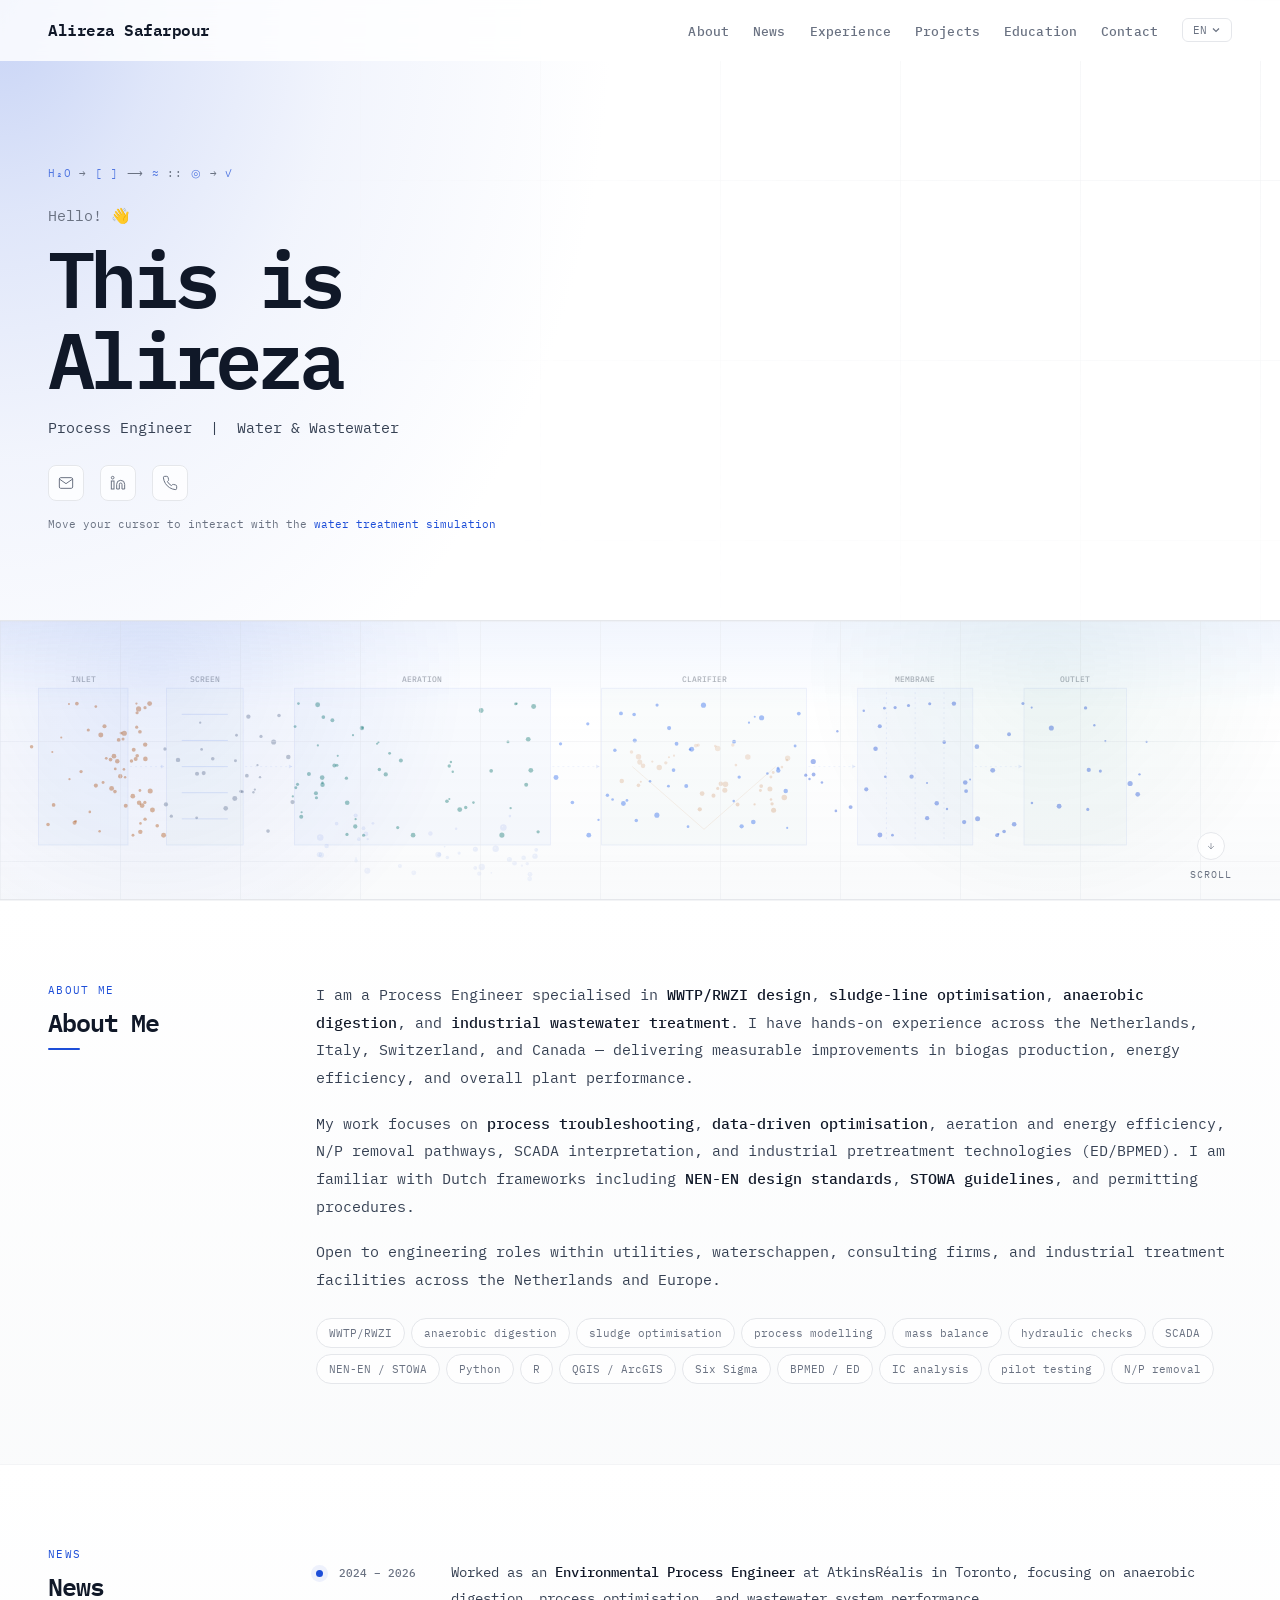
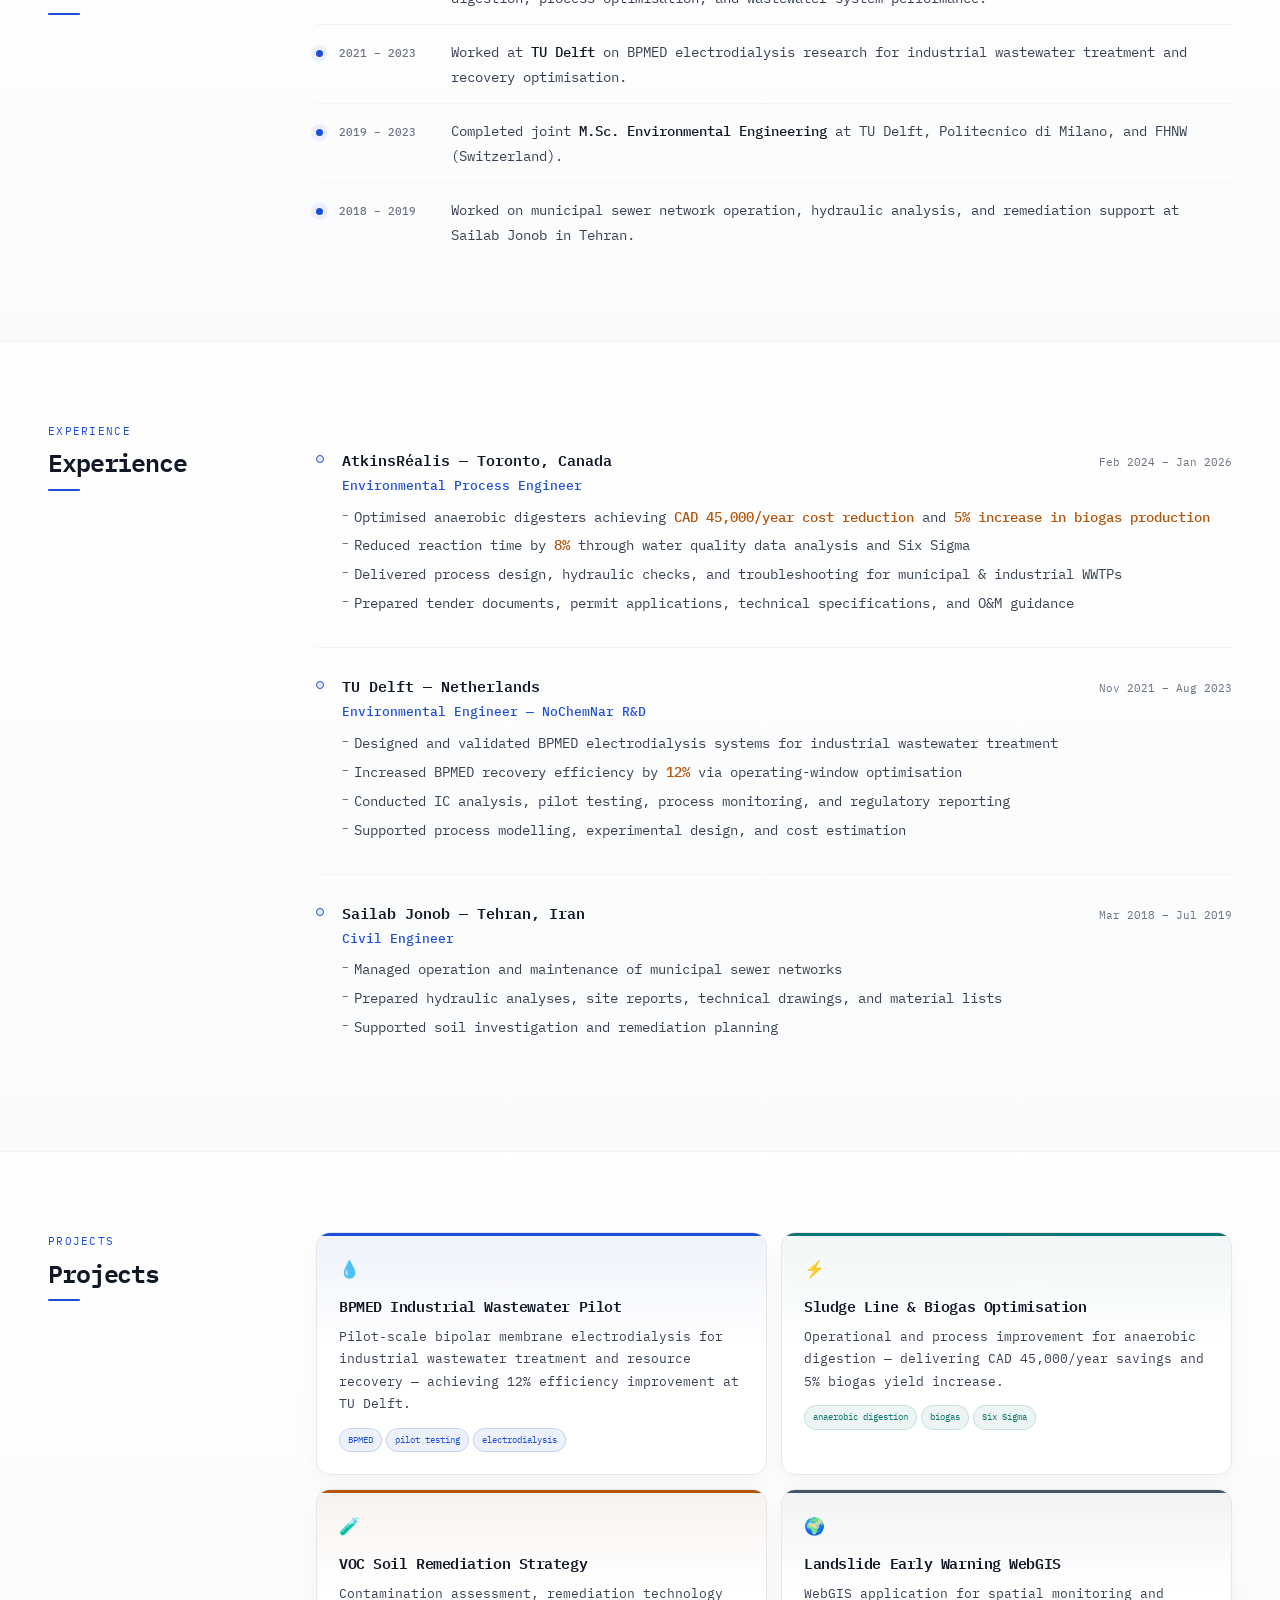
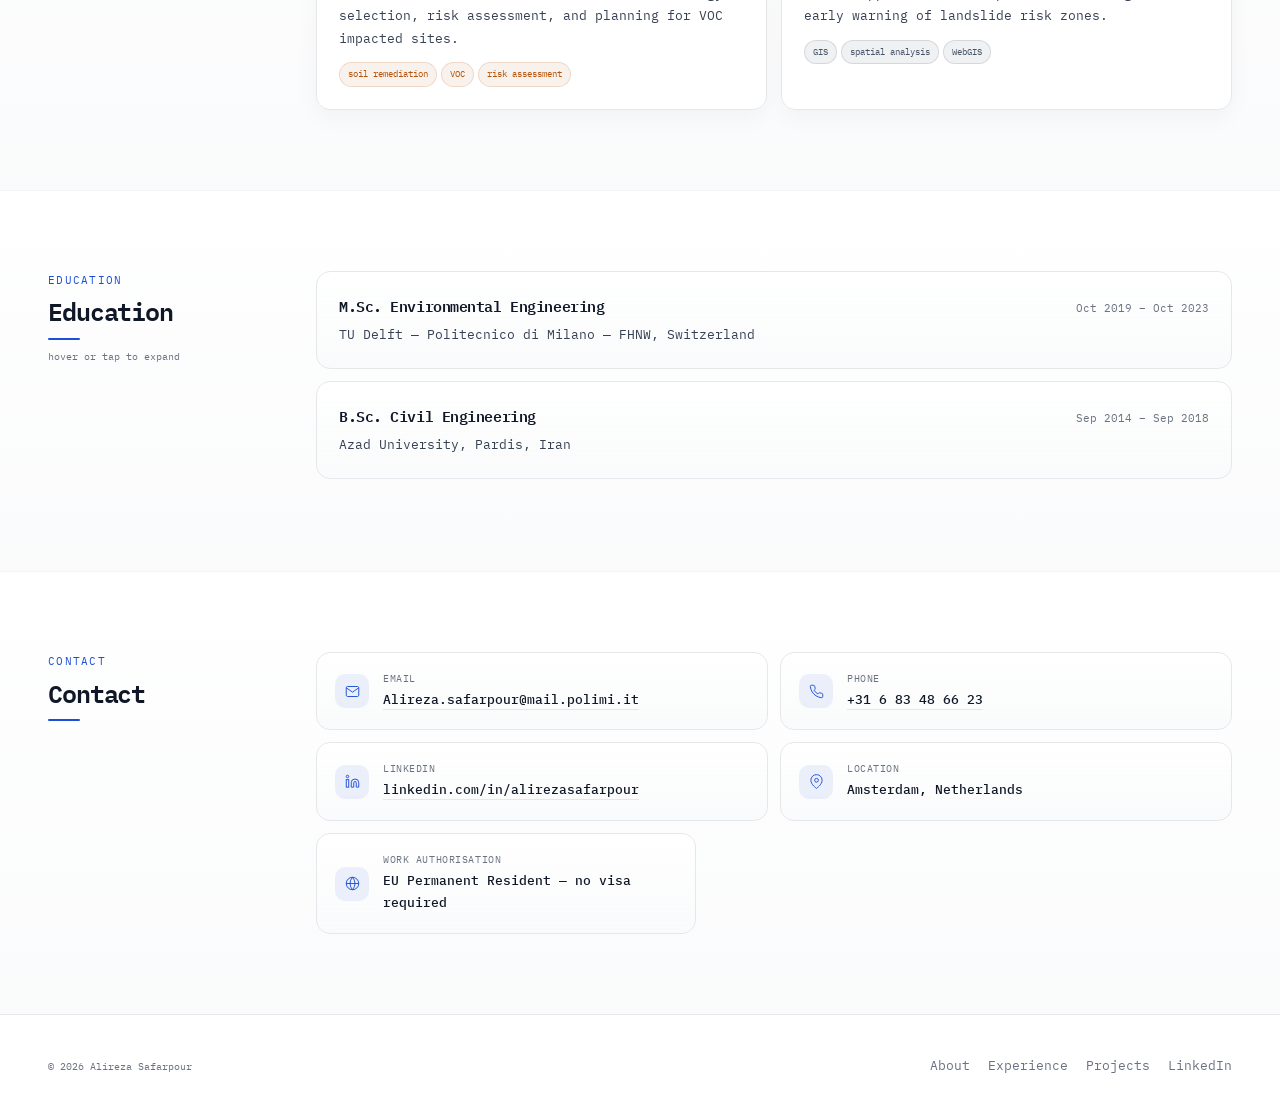
==== index.html @ 830e219f "Add files via upload" ====
<!DOCTYPE html>
<html lang="en">
<head>
<meta charset="UTF-8">
<meta name="viewport" content="width=device-width, initial-scale=1.0">
<title>Alireza Safarpour — Process Engineer</title>
<link rel="preconnect" href="https://fonts.googleapis.com">
<link href="https://fonts.googleapis.com/css2?family=IBM+Plex+Mono:wght@300;400;500;600&display=swap" rel="stylesheet">
<style>
*,*::before,*::after{margin:0;padding:0;box-sizing:border-box}
:root{
  --bg:#ffffff;
  --bg2:oklch(98.5% .002 247.839);
  --bg3:oklch(96.7% .003 264.542);
  --border:oklch(92.8% .006 264.531);
  --border-light:oklch(96.7% .003 264.542);
  --border-strong:oklch(87.2% .01 258.338);
  --text:oklch(37.3% .034 259.733);
  --text-dim:oklch(55.1% .027 264.364);
  --text-dark:oklch(21% .034 264.665);
  --white:#ffffff;
  --accent:#1d4ed8;
  --accent2:#1e40af;
  --accent-light:rgba(29,78,216,0.08);
  --accent-border:rgba(29,78,216,0.18);
  --accent-glow:rgba(29,78,216,0.26);
  --teal:#0f766e;
  --teal-light:rgba(15,118,110,0.08);
  --amber:#b45309;
  --amber-light:rgba(180,83,9,0.08);
  --slate:#475569;
  --slate-light:rgba(71,85,105,0.08);
  --shadow:0 16px 40px rgba(17,24,39,0.06);
  --mono:'IBM Plex Mono',monospace;
}
html{scroll-behavior:smooth}
body{background:var(--bg);color:var(--text);font-family:var(--mono);font-size:15.4px;line-height:1.74;font-weight:400;-webkit-font-smoothing:antialiased}
a{color:var(--accent);text-decoration:none;transition:color .2s}
a:hover{color:var(--accent2)}
::selection{background:rgba(29,78,216,0.14);color:var(--text-dark)}

/* ─── NAV ─── */
nav{position:fixed;top:0;left:0;right:0;z-index:100;padding:16px 48px;display:flex;justify-content:space-between;align-items:center;background:rgba(255,255,255,0.82);backdrop-filter:blur(14px);border-bottom:1px solid transparent;transition:border-color .3s}
nav.scrolled{border-bottom-color:var(--border)}
.nav-name{font-size:1rem;color:var(--text-dark);font-weight:600;letter-spacing:-0.03em}
.nav-right{display:flex;align-items:center;gap:24px}
.nav-links{display:flex;gap:24px;list-style:none}
.nav-links a{color:var(--text-dim);font-size:.8rem;font-weight:500;letter-spacing:.01em;transition:color .2s}
.nav-links a:hover{color:var(--text-dark)}
.lang-switch{position:relative}
.lang-btn{background:none;border:1px solid var(--border);border-radius:6px;padding:4px 10px;font-family:var(--mono);font-size:.68rem;color:var(--text-dim);cursor:pointer;transition:all .2s;display:flex;align-items:center;gap:4px}
.lang-btn:hover{border-color:var(--accent-border);color:var(--accent)}
.lang-btn svg{width:10px;height:10px;transition:transform .2s}
.lang-switch.open .lang-btn svg{transform:rotate(180deg)}
.lang-menu{position:absolute;top:calc(100% + 6px);right:0;background:var(--white);border:1px solid var(--border);border-radius:8px;box-shadow:var(--shadow);padding:4px;min-width:110px;opacity:0;pointer-events:none;transform:translateY(-4px);transition:all .2s;z-index:200}
.lang-switch.open .lang-menu{opacity:1;pointer-events:auto;transform:translateY(0)}
.lang-option{display:block;width:100%;text-align:left;background:none;border:none;padding:6px 12px;font-family:var(--mono);font-size:.7rem;color:var(--text);cursor:pointer;border-radius:5px;transition:background .15s}
.lang-option:hover{background:var(--bg2)}
.lang-option.active{color:var(--accent);font-weight:500}
.nav-toggle{display:none;background:none;border:none;cursor:pointer;padding:4px}
.nav-toggle span{display:block;width:18px;height:1.5px;background:var(--text-dark);margin:3.5px 0;transition:all .3s}

/* ─── HERO ─── */
.hero{position:relative;min-height:100vh;display:flex;flex-direction:column;overflow:hidden;background:var(--white)}
.hero::before{content:'';position:absolute;inset:0;pointer-events:none;background:radial-gradient(ellipse 900px 1200px at 0% 0%,rgba(29,78,216,0.25) 0%,rgba(29,78,216,0.14) 18%,rgba(29,78,216,0.06) 38%,rgba(255,255,255,0.55) 68%,rgba(255,255,255,0.94) 88%,#fff 100%)}
.hero::after{content:'';position:absolute;inset:0;pointer-events:none;background-image:linear-gradient(to right,rgba(229,231,235,0.55) 1px,transparent 1px),linear-gradient(to bottom,rgba(229,231,235,0.55) 1px,transparent 1px);background-size:180px 180px;mask-image:radial-gradient(85% 85% at 100% 0,#fff,transparent);opacity:.7}
.hero-top,.sim-wrapper{position:relative;z-index:1}
.hero-top{flex:1;display:flex;flex-direction:column;justify-content:center;padding:110px 48px 32px}
.hero-code{font-family:var(--mono);font-size:.68rem;color:var(--text-dim);letter-spacing:.08em;margin-bottom:20px;opacity:0;animation:fadeIn .6s .2s forwards;user-select:none}
.hero-code span{color:var(--accent);opacity:.72}
.hero-greeting{font-size:.94rem;color:var(--text-dim);font-weight:400;margin-bottom:8px;opacity:0;animation:fadeIn .6s .35s forwards}
.hero-name{font-family:var(--mono);font-size:clamp(2.9rem,6.25vw,4.95rem);color:var(--text-dark);font-weight:600;letter-spacing:-0.065em;line-height:1.02;margin-bottom:16px;opacity:0;animation:fadeIn .6s .5s forwards;max-width:10ch}
.hero-role{font-size:.96rem;color:var(--text);font-weight:400;opacity:0;animation:fadeIn .6s .65s forwards}
.hero-hint{font-family:var(--mono);font-size:.69rem;color:var(--text-dim);opacity:0;animation:fadeIn .6s .8s forwards;margin-top:14px}
.hero-hint em{color:var(--accent);font-style:normal}

/* Social icons row in hero */
.hero-socials{display:flex;gap:16px;margin-top:24px;opacity:0;animation:fadeIn .6s .9s forwards}
.hero-socials a{width:36px;height:36px;border-radius:8px;border:1px solid var(--border);display:flex;align-items:center;justify-content:center;transition:all .2s;color:var(--text-dim);background:rgba(255,255,255,0.74);box-shadow:0 1px 0 rgba(255,255,255,0.9) inset}
.hero-socials a:hover{border-color:var(--accent-border);color:var(--accent);background:rgba(255,255,255,0.94);box-shadow:0 12px 24px rgba(29,78,216,0.08)}
.hero-socials a svg{width:16px;height:16px;stroke:currentColor;fill:none;stroke-width:1.5}

.sim-wrapper{width:100%;height:280px;position:relative;border-top:1px solid var(--border);border-bottom:1px solid var(--border);background:linear-gradient(180deg,rgba(29,78,216,0.06) 0%,rgba(255,255,255,0.94) 32%,var(--bg2) 100%);opacity:0;animation:fadeIn .7s 1s forwards;overflow:hidden;cursor:crosshair}
.sim-wrapper::before{content:'';position:absolute;inset:0;pointer-events:none;background:radial-gradient(circle at 12% 18%,rgba(29,78,216,0.12),transparent 28%),radial-gradient(circle at 82% 16%,rgba(15,118,110,0.08),transparent 24%),linear-gradient(to right,rgba(229,231,235,0.45) 1px,transparent 1px),linear-gradient(to bottom,rgba(229,231,235,0.45) 1px,transparent 1px);background-size:auto,auto,120px 120px,120px 120px;opacity:.85}
#wwtp-canvas{width:100%;height:100%;display:block}
.hero-scroll{position:absolute;right:48px;bottom:16px;display:flex;flex-direction:column;align-items:center;gap:6px;font-family:var(--mono);font-size:.62rem;color:var(--text-dim);letter-spacing:.1em;text-transform:uppercase;opacity:0;animation:fadeIn .6s 1.2s forwards}
.scroll-circle{width:28px;height:28px;border:1px solid var(--border);border-radius:50%;display:flex;align-items:center;justify-content:center;animation:bobble 2s infinite;background:rgba(255,255,255,0.76)}
.scroll-circle svg{width:10px;height:10px;stroke:var(--text-dim);fill:none;stroke-width:1.5}
@keyframes bobble{0%,100%{transform:translateY(0)}50%{transform:translateY(4px)}}
@keyframes fadeIn{from{opacity:0;transform:translateY(12px)}to{opacity:1;transform:translateY(0)}}

/* ─── TWO-COL SECTION LAYOUT ─── */
.section{padding:80px 48px;border-top:1px solid var(--border-light);background:linear-gradient(180deg,rgba(255,255,255,0.98),rgba(249,250,251,0.86))}
.section-inner{display:grid;grid-template-columns:220px 1fr;gap:48px;align-items:start}
.section-side{position:sticky;top:100px}
.section-label{font-family:var(--mono);font-size:.67rem;color:var(--accent);letter-spacing:.12em;text-transform:uppercase;margin-bottom:6px}
.section-title{font-family:var(--mono);font-size:clamp(1.12rem,2.3vw,1.56rem);color:var(--text-dark);font-weight:600;letter-spacing:-0.045em;line-height:1.3}
.section-underline{width:32px;height:2px;background:var(--accent);margin-top:10px;border-radius:1px}

/* ─── ABOUT ─── */
.about-text{font-size:.94rem;line-height:1.84;margin-bottom:18px;font-weight:400}
.about-text strong{color:var(--text-dark);font-weight:500}
.skill-pills{display:flex;flex-wrap:wrap;gap:6px;margin-top:24px}
.skill-pills span{font-family:var(--mono);font-size:.66rem;padding:5px 12px;border:1px solid var(--border);border-radius:999px;color:var(--text-dim);transition:all .2s;cursor:default;background:rgba(255,255,255,0.85)}
.skill-pills span:hover{border-color:var(--accent-border);color:var(--accent);background:var(--accent-light)}

/* ─── NEWS ─── */
.news-list{list-style:none}
.news-item{display:flex;gap:16px;padding:14px 0;border-bottom:1px solid var(--border-light);align-items:baseline}
.news-item:last-child{border-bottom:none}
.news-dot{width:7px;height:7px;border-radius:50%;background:var(--accent);flex-shrink:0;margin-top:7px;box-shadow:0 0 0 5px rgba(29,78,216,0.07)}
.news-date{font-family:var(--mono);font-size:.7rem;color:var(--text-dim);min-width:96px;flex-shrink:0;font-weight:500}
.news-text{font-size:.89rem;font-weight:400;line-height:1.76}
.news-text strong{color:var(--text-dark);font-weight:500}

/* ─── EXPERIENCE ─── */
.exp-item{display:flex;gap:18px;padding:26px 0;border-bottom:1px solid var(--border-light)}
.exp-item:last-child{border-bottom:none}
.exp-dot{width:8px;height:8px;border-radius:50%;border:1.5px solid var(--accent);background:rgba(29,78,216,0.08);flex-shrink:0;margin-top:7px}
.exp-body{flex:1}
.exp-header{display:flex;justify-content:space-between;align-items:baseline;flex-wrap:wrap;gap:6px;margin-bottom:1px}
.exp-company{font-size:.93rem;color:var(--text-dark);font-weight:600}
.exp-period{font-family:var(--mono);font-size:.68rem;color:var(--text-dim)}
.exp-role{font-size:.82rem;color:var(--accent);font-weight:500;margin-bottom:8px}
.exp-bullets{list-style:none}
.exp-bullets li{position:relative;padding-left:12px;margin-bottom:5px;font-size:.85rem;font-weight:400;line-height:1.76}
.exp-bullets li::before{content:'\2013';position:absolute;left:0;color:var(--text-dim);font-size:.7rem}
.exp-bullets .hl{color:var(--amber);font-weight:500}

/* ─── PROJECTS ─── */
.projects-grid{display:grid;grid-template-columns:1fr 1fr;gap:14px}
.proj-card{position:relative;padding:22px;border:1px solid var(--border);border-radius:14px;background:linear-gradient(180deg,rgba(255,255,255,0.96),rgba(249,250,251,0.92));transition:all .25s;cursor:default;overflow:hidden;box-shadow:0 8px 24px rgba(17,24,39,0.04)}
.proj-card::before{content:'';position:absolute;left:0;top:0;right:0;height:3px;background:var(--card-accent,var(--accent))}
.proj-card:hover{border-color:var(--accent-border);transform:translateY(-3px);box-shadow:var(--shadow)}
.proj-card:nth-child(1){--card-accent:var(--accent);background:linear-gradient(180deg,rgba(29,78,216,0.07),rgba(255,255,255,0.98) 46%)}
.proj-card:nth-child(2){--card-accent:var(--teal);background:linear-gradient(180deg,rgba(15,118,110,0.06),rgba(255,255,255,0.98) 46%)}
.proj-card:nth-child(3){--card-accent:var(--amber);background:linear-gradient(180deg,rgba(180,83,9,0.06),rgba(255,255,255,0.98) 46%)}
.proj-card:nth-child(4){--card-accent:var(--slate);background:linear-gradient(180deg,rgba(71,85,105,0.06),rgba(255,255,255,0.98) 46%)}
.proj-emoji{font-size:1.05rem;margin-bottom:12px;display:block}
.proj-card h3{font-family:var(--mono);font-size:.93rem;color:var(--text-dark);font-weight:600;margin-bottom:8px;line-height:1.45;letter-spacing:-0.03em}
.proj-card p{font-size:.8rem;font-weight:400;line-height:1.76;margin-bottom:12px}
.proj-tags{display:flex;flex-wrap:wrap;gap:4px}
.proj-tags span{font-family:var(--mono);font-size:.58rem;padding:3px 8px;border-radius:999px;background:var(--accent-light);color:var(--accent);border:1px solid var(--accent-border)}
.proj-card:nth-child(2) .proj-tags span{background:var(--teal-light);border-color:rgba(15,118,110,0.16);color:var(--teal)}
.proj-card:nth-child(3) .proj-tags span{background:var(--amber-light);border-color:rgba(180,83,9,0.16);color:var(--amber)}
.proj-card:nth-child(4) .proj-tags span{background:var(--slate-light);border-color:rgba(71,85,105,0.16);color:var(--slate)}

/* ─── EDUCATION ─── */
.edu-item{padding:22px;border:1px solid var(--border);border-radius:14px;background:linear-gradient(180deg,rgba(255,255,255,0.98),rgba(249,250,251,0.9));margin-bottom:12px;cursor:pointer;transition:border-color .2s,transform .2s,box-shadow .2s}
.edu-item:hover{border-color:var(--accent-border);transform:translateY(-1px);box-shadow:0 10px 28px rgba(17,24,39,0.04)}
.edu-header{display:flex;justify-content:space-between;align-items:baseline;flex-wrap:wrap;gap:6px}
.edu-degree{font-family:var(--mono);font-size:.92rem;color:var(--text-dark);font-weight:600;letter-spacing:-0.03em}
.edu-period{font-family:var(--mono);font-size:.67rem;color:var(--text-dim)}
.edu-school{font-size:.83rem;color:var(--text);font-weight:400;margin-top:4px;line-height:1.7}
.edu-details{max-height:0;overflow:hidden;transition:max-height .4s,opacity .3s;opacity:0}
.edu-item.open .edu-details{max-height:200px;opacity:1;margin-top:10px}
.edu-details li{font-size:.81rem;font-weight:400;margin-bottom:3px;color:var(--text);list-style:none;padding-left:12px;position:relative;line-height:1.72}
.edu-details li::before{content:'\2013';position:absolute;left:0;color:var(--text-dim);font-size:.7rem}
.edu-hint{font-family:var(--mono);font-size:.62rem;color:var(--text-dim);margin-top:8px}

/* ─── CONTACT ─── */
.contact-grid{display:grid;grid-template-columns:1fr 1fr;gap:12px}
.contact-card{padding:18px;border:1px solid var(--border);border-radius:14px;background:linear-gradient(180deg,rgba(255,255,255,0.98),rgba(249,250,251,0.9));display:flex;align-items:center;gap:14px;transition:border-color .2s,transform .2s,box-shadow .2s}
.contact-card:hover{border-color:var(--accent-border);transform:translateY(-1px);box-shadow:0 10px 26px rgba(17,24,39,0.04)}
.contact-icon{width:34px;height:34px;border-radius:10px;background:var(--accent-light);display:flex;align-items:center;justify-content:center;flex-shrink:0}
.contact-icon svg{width:15px;height:15px;stroke:var(--accent);fill:none;stroke-width:1.5}
.contact-label{font-family:var(--mono);font-size:.6rem;color:var(--text-dim);text-transform:uppercase;letter-spacing:.06em;margin-bottom:1px}
.contact-value{font-size:.82rem;color:var(--text-dark);font-weight:500}
.contact-value a{color:var(--text-dark);text-decoration:none;border-bottom:1px solid var(--border);padding-bottom:1px;transition:border-color .2s}
.contact-value a:hover{border-color:var(--accent);color:var(--accent)}

/* ─── FOOTER ─── */
footer{padding:40px 48px;border-top:1px solid var(--border);background:var(--bg)}
.footer-inner{display:flex;justify-content:space-between;align-items:baseline;flex-wrap:wrap;gap:16px}
.footer-copy{font-family:var(--mono);font-size:.62rem;color:var(--text-dim)}
.footer-links{display:flex;gap:18px}
.footer-links a{font-size:.82rem;color:var(--text-dim);transition:color .2s}
.footer-links a:hover{color:var(--accent)}

/* ─── REVEAL ─── */
.reveal{opacity:0;transform:translateY(16px);transition:opacity .6s,transform .6s cubic-bezier(.23,1,.32,1)}
.reveal.vis{opacity:1;transform:translateY(0)}

/* ─── RESPONSIVE ─── */
@media(max-width:800px){
  nav{padding:12px 20px}
  .nav-toggle{display:block}
  .nav-links{position:fixed;top:48px;left:0;right:0;background:rgba(255,255,255,.97);backdrop-filter:blur(14px);flex-direction:column;padding:18px;gap:14px;transform:translateY(-120%);transition:transform .3s;border-bottom:1px solid var(--border)}
  .nav-links.open{transform:translateY(0)}
  .hero-top{padding:90px 20px 24px}
  .section{padding:48px 20px}
  .section-inner{grid-template-columns:1fr;gap:20px}
  .section-side{position:static}
  footer{padding:32px 20px}
  .projects-grid,.contact-grid{grid-template-columns:1fr}
  .sim-wrapper{height:200px}
  .hero-scroll{right:20px;bottom:10px}
  .news-item{flex-direction:column;gap:3px}
  .news-date{min-width:auto}
}
</style>
</head>
<body>

<nav id="nav">
  <span class="nav-name">Alireza Safarpour</span>
  <div class="nav-right">
    <ul class="nav-links" id="navLinks">
      <li><a href="#about" data-i18n="nav_about">About</a></li>
      <li><a href="#news" data-i18n="nav_news">News</a></li>
      <li><a href="#experience" data-i18n="nav_exp">Experience</a></li>
      <li><a href="#projects" data-i18n="nav_proj">Projects</a></li>
      <li><a href="#education" data-i18n="nav_edu">Education</a></li>
      <li><a href="#contact" data-i18n="nav_contact">Contact</a></li>
    </ul>
    <div class="lang-switch" id="langSwitch">
      <button class="lang-btn" id="langBtn">EN <svg viewBox="0 0 10 10"><path d="M2 3.5L5 6.5L8 3.5" stroke="currentColor" fill="none" stroke-width="1.2"/></svg></button>
      <div class="lang-menu" id="langMenu"></div>
    </div>
    <button class="nav-toggle" id="navToggle" aria-label="Menu"><span></span><span></span><span></span></button>
  </div>
</nav>

<!-- HERO -->
<section class="hero">
  <div class="hero-top">
    <div class="hero-code"><span>H&#8322;O</span> &rarr; <span>[ ]</span> &#10230; <span>&asymp;</span> :: <span>&#9678;</span> &rarr; <span>&#10003;</span></div>
    <div class="hero-greeting" data-i18n="hero_greeting">Hello! &#128075;</div>
    <h1 class="hero-name" data-i18n="hero_name">This is Alireza</h1>
    <p class="hero-role" data-i18n="hero_role">Process Engineer &nbsp;|&nbsp; Water & Wastewater</p>
    <div class="hero-socials">
      <a href="mailto:Alireza.safarpour@mail.polimi.it" aria-label="Email"><svg viewBox="0 0 24 24"><path d="M4 4h16c1.1 0 2 .9 2 2v12c0 1.1-.9 2-2 2H4c-1.1 0-2-.9-2-2V6c0-1.1.9-2 2-2z"/><polyline points="22,6 12,13 2,6"/></svg></a>
      <a href="https://www.linkedin.com/in/alirezasafarpour/" target="_blank" aria-label="LinkedIn"><svg viewBox="0 0 24 24"><path d="M16 8a6 6 0 0 1 6 6v7h-4v-7a2 2 0 0 0-4 0v7h-4v-7a6 6 0 0 1 6-6z"/><rect x="2" y="9" width="4" height="12"/><circle cx="4" cy="4" r="2"/></svg></a>
      <a href="tel:+31683486623" aria-label="Phone"><svg viewBox="0 0 24 24"><path d="M22 16.92v3a2 2 0 0 1-2.18 2 19.79 19.79 0 0 1-8.63-3.07 19.5 19.5 0 0 1-6-6 19.79 19.79 0 0 1-3.07-8.67A2 2 0 0 1 4.11 2h3a2 2 0 0 1 2 1.72c.127.96.361 1.903.7 2.81a2 2 0 0 1-.45 2.11L8.09 9.91a16 16 0 0 0 6 6l1.27-1.27a2 2 0 0 1 2.11-.45c.907.339 1.85.573 2.81.7A2 2 0 0 1 22 16.92z"/></svg></a>
    </div>
    <p class="hero-hint" data-i18n="hero_hint">Move your cursor to interact with the <em>water treatment simulation</em></p>
  </div>
  <div class="sim-wrapper" style="position:relative">
    <canvas id="wwtp-canvas"></canvas>
    <div class="hero-scroll"><div class="scroll-circle"><svg viewBox="0 0 24 24"><path d="M12 5v14M19 12l-7 7-7-7"/></svg></div>SCROLL</div>
  </div>
</section>

<!-- ABOUT -->
<section class="section" id="about">
  <div class="section-inner reveal">
    <div class="section-side">
      <div class="section-label" data-i18n="about_label">About Me</div>
      <div class="section-title" data-i18n="about_side_title">About Me</div>
      <div class="section-underline"></div>
    </div>
    <div>
      <p class="about-text" data-i18n="about_p1">I am a Process Engineer specialised in <strong>WWTP/RWZI design</strong>, <strong>sludge-line optimisation</strong>, <strong>anaerobic digestion</strong>, and <strong>industrial wastewater treatment</strong>. I have hands-on experience across the Netherlands, Italy, Switzerland, and Canada — delivering measurable improvements in biogas production, energy efficiency, and overall plant performance.</p>
      <p class="about-text" data-i18n="about_p2">My work focuses on <strong>process troubleshooting</strong>, <strong>data-driven optimisation</strong>, aeration and energy efficiency, N/P removal pathways, SCADA interpretation, and industrial pretreatment technologies (ED/BPMED). I am familiar with Dutch frameworks including <strong>NEN-EN design standards</strong>, <strong>STOWA guidelines</strong>, and permitting procedures.</p>
      <p class="about-text" data-i18n="about_p3">Open to engineering roles within utilities, waterschappen, consulting firms, and industrial treatment facilities across the Netherlands and Europe.</p>
      <div class="skill-pills">
        <span>WWTP/RWZI</span><span>anaerobic digestion</span><span>sludge optimisation</span><span>process modelling</span><span>mass balance</span><span>hydraulic checks</span><span>SCADA</span><span>NEN-EN / STOWA</span><span>Python</span><span>R</span><span>QGIS / ArcGIS</span><span>Six Sigma</span><span>BPMED / ED</span><span>IC analysis</span><span>pilot testing</span><span>N/P removal</span>
      </div>
    </div>
  </div>
</section>

<!-- NEWS -->
<section class="section" id="news">
  <div class="section-inner reveal">
    <div class="section-side">
      <div class="section-label" data-i18n="news_label">News</div>
      <div class="section-title" data-i18n="news_side_title">News</div>
      <div class="section-underline"></div>
    </div>
    <ul class="news-list">
      <li class="news-item"><span class="news-dot"></span><span class="news-date">2024 – 2026</span><span class="news-text" data-i18n="news_1">Worked as an <strong>Environmental Process Engineer</strong> at AtkinsRéalis in Toronto, focusing on anaerobic digestion, process optimisation, and wastewater system performance.</span></li>
      <li class="news-item"><span class="news-dot"></span><span class="news-date">2021 – 2023</span><span class="news-text" data-i18n="news_2">Worked at <strong>TU Delft</strong> on BPMED electrodialysis research for industrial wastewater treatment and recovery optimisation.</span></li>
      <li class="news-item"><span class="news-dot"></span><span class="news-date">2019 – 2023</span><span class="news-text" data-i18n="news_3">Completed joint <strong>M.Sc. Environmental Engineering</strong> at TU Delft, Politecnico di Milano, and FHNW (Switzerland).</span></li>
      <li class="news-item"><span class="news-dot"></span><span class="news-date">2018 – 2019</span><span class="news-text" data-i18n="news_4">Worked on municipal sewer network operation, hydraulic analysis, and remediation support at Sailab Jonob in Tehran.</span></li>
    </ul>
  </div>
</section>

<!-- EXPERIENCE -->
<section class="section" id="experience">
  <div class="section-inner">
    <div class="section-side reveal">
      <div class="section-label" data-i18n="exp_label">Experience</div>
      <div class="section-title" data-i18n="exp_side_title">Experience</div>
      <div class="section-underline"></div>
    </div>
    <div>
      <div class="exp-item reveal">
        <div class="exp-dot"></div>
        <div class="exp-body">
          <div class="exp-header"><span class="exp-company">AtkinsRéalis — Toronto, Canada</span><span class="exp-period">Feb 2024 – Jan 2026</span></div>
          <div class="exp-role" data-i18n="exp1_role">Environmental Process Engineer</div>
          <ul class="exp-bullets">
            <li data-i18n="exp1_b1">Optimised anaerobic digesters achieving <span class="hl">CAD 45,000/year cost reduction</span> and <span class="hl">5% increase in biogas production</span></li>
            <li data-i18n="exp1_b2">Reduced reaction time by <span class="hl">8%</span> through water quality data analysis and Six Sigma</li>
            <li data-i18n="exp1_b3">Delivered process design, hydraulic checks, and troubleshooting for municipal & industrial WWTPs</li>
            <li data-i18n="exp1_b4">Prepared tender documents, permit applications, technical specifications, and O&M guidance</li>
          </ul>
        </div>
      </div>
      <div class="exp-item reveal">
        <div class="exp-dot"></div>
        <div class="exp-body">
          <div class="exp-header"><span class="exp-company">TU Delft — Netherlands</span><span class="exp-period">Nov 2021 – Aug 2023</span></div>
          <div class="exp-role" data-i18n="exp2_role">Environmental Engineer — NoChemNar R&D</div>
          <ul class="exp-bullets">
            <li data-i18n="exp2_b1">Designed and validated BPMED electrodialysis systems for industrial wastewater treatment</li>
            <li data-i18n="exp2_b2">Increased BPMED recovery efficiency by <span class="hl">12%</span> via operating-window optimisation</li>
            <li data-i18n="exp2_b3">Conducted IC analysis, pilot testing, process monitoring, and regulatory reporting</li>
            <li data-i18n="exp2_b4">Supported process modelling, experimental design, and cost estimation</li>
          </ul>
        </div>
      </div>
      <div class="exp-item reveal">
        <div class="exp-dot"></div>
        <div class="exp-body">
          <div class="exp-header"><span class="exp-company">Sailab Jonob — Tehran, Iran</span><span class="exp-period">Mar 2018 – Jul 2019</span></div>
          <div class="exp-role" data-i18n="exp3_role">Civil Engineer</div>
          <ul class="exp-bullets">
            <li data-i18n="exp3_b1">Managed operation and maintenance of municipal sewer networks</li>
            <li data-i18n="exp3_b2">Prepared hydraulic analyses, site reports, technical drawings, and material lists</li>
            <li data-i18n="exp3_b3">Supported soil investigation and remediation planning</li>
          </ul>
        </div>
      </div>
    </div>
  </div>
</section>

<!-- PROJECTS -->
<section class="section" id="projects">
  <div class="section-inner">
    <div class="section-side reveal">
      <div class="section-label" data-i18n="proj_label">Projects</div>
      <div class="section-title" data-i18n="proj_side_title">Projects</div>
      <div class="section-underline"></div>
    </div>
    <div class="projects-grid">
      <div class="proj-card reveal"><span class="proj-emoji">💧</span><h3 data-i18n="pr1_t">BPMED Industrial Wastewater Pilot</h3><p data-i18n="pr1_d">Pilot-scale bipolar membrane electrodialysis for industrial wastewater treatment and resource recovery — achieving 12% efficiency improvement at TU Delft.</p><div class="proj-tags"><span>BPMED</span><span>pilot testing</span><span>electrodialysis</span></div></div>
      <div class="proj-card reveal"><span class="proj-emoji">⚡</span><h3 data-i18n="pr2_t">Sludge Line & Biogas Optimisation</h3><p data-i18n="pr2_d">Operational and process improvement for anaerobic digestion — delivering CAD 45,000/year savings and 5% biogas yield increase.</p><div class="proj-tags"><span>anaerobic digestion</span><span>biogas</span><span>Six Sigma</span></div></div>
      <div class="proj-card reveal"><span class="proj-emoji">🧪</span><h3 data-i18n="pr3_t">VOC Soil Remediation Strategy</h3><p data-i18n="pr3_d">Contamination assessment, remediation technology selection, risk assessment, and planning for VOC impacted sites.</p><div class="proj-tags"><span>soil remediation</span><span>VOC</span><span>risk assessment</span></div></div>
      <div class="proj-card reveal"><span class="proj-emoji">🌍</span><h3 data-i18n="pr4_t">Landslide Early Warning WebGIS</h3><p data-i18n="pr4_d">WebGIS application for spatial monitoring and early warning of landslide risk zones.</p><div class="proj-tags"><span>GIS</span><span>spatial analysis</span><span>WebGIS</span></div></div>
    </div>
  </div>
</section>

<!-- EDUCATION -->
<section class="section" id="education">
  <div class="section-inner">
    <div class="section-side reveal">
      <div class="section-label" data-i18n="edu_label">Education</div>
      <div class="section-title" data-i18n="edu_side_title">Education</div>
      <div class="section-underline"></div>
      <div class="edu-hint" data-i18n="edu_hint">hover or tap to expand</div>
    </div>
    <div>
      <div class="edu-item reveal" onclick="this.classList.toggle('open')">
        <div class="edu-header"><span class="edu-degree">M.Sc. Environmental Engineering</span><span class="edu-period">Oct 2019 – Oct 2023</span></div>
        <div class="edu-school">TU Delft — Politecnico di Milano — FHNW, Switzerland</div>
        <div class="edu-details"><ul>
          <li data-i18n="edu1_d1">Joint triple-university programme with Erasmus Mundus & SEMP scholarships</li>
          <li data-i18n="edu1_d2">Thesis: BPMED for Industrial Wastewater Recovery — TU Delft</li>
          <li data-i18n="edu1_d3">Key coursework: Water & Wastewater Treatment, Bio-Energy, Solid Waste, Soil Remediation, GIS</li>
        </ul></div>
      </div>
      <div class="edu-item reveal" onclick="this.classList.toggle('open')">
        <div class="edu-header"><span class="edu-degree">B.Sc. Civil Engineering</span><span class="edu-period">Sep 2014 – Sep 2018</span></div>
        <div class="edu-school">Azad University, Pardis, Iran</div>
        <div class="edu-details"><ul>
          <li data-i18n="edu2_d1">Foundation in hydraulics, hydrology, soil mechanics, construction management</li>
          <li data-i18n="edu2_d2">DSU Scholarship recipient</li>
        </ul></div>
      </div>
    </div>
  </div>
</section>

<!-- CONTACT -->
<section class="section" id="contact">
  <div class="section-inner">
    <div class="section-side reveal">
      <div class="section-label" data-i18n="contact_label">Contact</div>
      <div class="section-title" data-i18n="contact_side_title">Contact</div>
      <div class="section-underline"></div>
    </div>
    <div>
      <div class="contact-grid reveal">
        <div class="contact-card"><div class="contact-icon"><svg viewBox="0 0 24 24"><path d="M4 4h16c1.1 0 2 .9 2 2v12c0 1.1-.9 2-2 2H4c-1.1 0-2-.9-2-2V6c0-1.1.9-2 2-2z"/><polyline points="22,6 12,13 2,6"/></svg></div><div><div class="contact-label">Email</div><div class="contact-value"><a href="mailto:Alireza.safarpour@mail.polimi.it">Alireza.safarpour@mail.polimi.it</a></div></div></div>
        <div class="contact-card"><div class="contact-icon"><svg viewBox="0 0 24 24"><path d="M22 16.92v3a2 2 0 0 1-2.18 2 19.79 19.79 0 0 1-8.63-3.07 19.5 19.5 0 0 1-6-6 19.79 19.79 0 0 1-3.07-8.67A2 2 0 0 1 4.11 2h3a2 2 0 0 1 2 1.72c.127.96.361 1.903.7 2.81a2 2 0 0 1-.45 2.11L8.09 9.91a16 16 0 0 0 6 6l1.27-1.27a2 2 0 0 1 2.11-.45c.907.339 1.85.573 2.81.7A2 2 0 0 1 22 16.92z"/></svg></div><div><div class="contact-label" data-i18n="phone_label">Phone</div><div class="contact-value"><a href="tel:+31683486623">+31 6 83 48 66 23</a></div></div></div>
        <div class="contact-card"><div class="contact-icon"><svg viewBox="0 0 24 24"><path d="M16 8a6 6 0 0 1 6 6v7h-4v-7a2 2 0 0 0-4 0v7h-4v-7a6 6 0 0 1 6-6z"/><rect x="2" y="9" width="4" height="12"/><circle cx="4" cy="4" r="2"/></svg></div><div><div class="contact-label">LinkedIn</div><div class="contact-value"><a href="https://www.linkedin.com/in/alirezasafarpour/" target="_blank">linkedin.com/in/alirezasafarpour</a></div></div></div>
        <div class="contact-card"><div class="contact-icon"><svg viewBox="0 0 24 24"><path d="M21 10c0 7-9 13-9 13s-9-6-9-13a9 9 0 0 1 18 0z"/><circle cx="12" cy="10" r="3"/></svg></div><div><div class="contact-label" data-i18n="loc_label">Location</div><div class="contact-value" data-i18n="loc_value">Amsterdam, Netherlands</div></div></div>
      </div>
      <div class="reveal" style="margin-top:12px">
        <div class="contact-card" style="max-width:380px"><div class="contact-icon"><svg viewBox="0 0 24 24"><circle cx="12" cy="12" r="10"/><line x1="2" y1="12" x2="22" y2="12"/><path d="M12 2a15.3 15.3 0 0 1 4 10 15.3 15.3 0 0 1-4 10 15.3 15.3 0 0 1-4-10 15.3 15.3 0 0 1 4-10z"/></svg></div><div><div class="contact-label" data-i18n="auth_label">Work authorisation</div><div class="contact-value" data-i18n="auth_value">EU Permanent Resident — no visa required</div></div></div>
      </div>
    </div>
  </div>
</section>

<footer>
  <div class="footer-inner">
    <div class="footer-copy">&copy; 2026 Alireza Safarpour</div>
    <div class="footer-links">
      <a href="#about" data-i18n="nav_about">About</a>
      <a href="#experience" data-i18n="nav_exp">Experience</a>
      <a href="#projects" data-i18n="nav_proj">Projects</a>
      <a href="https://www.linkedin.com/in/alirezasafarpour/" target="_blank">LinkedIn</a>
    </div>
  </div>
</footer>

<script>
// ─── i18n ───
const T={
en:{nav_about:"About",nav_news:"News",nav_exp:"Experience",nav_proj:"Projects",nav_edu:"Education",nav_contact:"Contact",hero_greeting:"Hello! 👋",hero_name:"This is Alireza",hero_role:"Process Engineer &nbsp;|&nbsp; Water & Wastewater",hero_hint:'Move your cursor to interact with the <em>water treatment simulation</em>',about_label:"ABOUT ME",about_side_title:"About Me",about_p1:'I am a Process Engineer specialised in <strong>WWTP/RWZI design</strong>, <strong>sludge-line optimisation</strong>, <strong>anaerobic digestion</strong>, and <strong>industrial wastewater treatment</strong>. I have hands-on experience across the Netherlands, Italy, Switzerland, and Canada — delivering measurable improvements in biogas production, energy efficiency, and overall plant performance.',about_p2:'My work focuses on <strong>process troubleshooting</strong>, <strong>data-driven optimisation</strong>, aeration and energy efficiency, N/P removal pathways, SCADA interpretation, and industrial pretreatment technologies (ED/BPMED). I am familiar with Dutch frameworks including <strong>NEN-EN design standards</strong>, <strong>STOWA guidelines</strong>, and permitting procedures.',about_p3:'Open to engineering roles within utilities, waterschappen, consulting firms, and industrial treatment facilities across the Netherlands and Europe.',news_label:"NEWS",news_side_title:"News",news_1:'Worked as an <strong>Environmental Process Engineer</strong> at AtkinsRéalis in Toronto, focusing on anaerobic digestion, process optimisation, and wastewater system performance.',news_2:'Worked at <strong>TU Delft</strong> on BPMED electrodialysis research for industrial wastewater treatment and recovery optimisation.',news_3:'Completed joint <strong>M.Sc. Environmental Engineering</strong> at TU Delft, Politecnico di Milano, and FHNW (Switzerland).',news_4:'Worked on municipal sewer network operation, hydraulic analysis, and remediation support at Sailab Jonob in Tehran.',exp_label:"EXPERIENCE",exp_side_title:"Experience",exp1_role:"Environmental Process Engineer",exp1_b1:'Optimised anaerobic digesters achieving <span class="hl">CAD 45,000/year cost reduction</span> and <span class="hl">5% increase in biogas production</span>',exp1_b2:'Reduced reaction time by <span class="hl">8%</span> through water quality data analysis and Six Sigma',exp1_b3:'Delivered process design, hydraulic checks, and troubleshooting for municipal & industrial WWTPs',exp1_b4:'Prepared tender documents, permit applications, technical specifications, and O&M guidance',exp2_role:"Environmental Engineer — NoChemNar R&D",exp2_b1:"Designed and validated BPMED electrodialysis systems for industrial wastewater treatment",exp2_b2:'Increased BPMED recovery efficiency by <span class="hl">12%</span> via operating-window optimisation',exp2_b3:"Conducted IC analysis, pilot testing, process monitoring, and regulatory reporting",exp2_b4:"Supported process modelling, experimental design, and cost estimation",exp3_role:"Civil Engineer",exp3_b1:"Managed operation and maintenance of municipal sewer networks",exp3_b2:"Prepared hydraulic analyses, site reports, technical drawings, and material lists",exp3_b3:"Supported soil investigation and remediation planning",proj_label:"PROJECTS",proj_side_title:"Projects",pr1_t:"BPMED Industrial Wastewater Pilot",pr1_d:"Pilot-scale bipolar membrane electrodialysis for industrial wastewater treatment and resource recovery — achieving 12% efficiency improvement at TU Delft.",pr2_t:"Sludge Line & Biogas Optimisation",pr2_d:"Operational and process improvement for anaerobic digestion — delivering CAD 45,000/year savings and 5% biogas yield increase.",pr3_t:"VOC Soil Remediation Strategy",pr3_d:"Contamination assessment, remediation technology selection, risk assessment, and planning for VOC impacted sites.",pr4_t:"Landslide Early Warning WebGIS",pr4_d:"WebGIS application for spatial monitoring and early warning of landslide risk zones.",edu_label:"EDUCATION",edu_side_title:"Education",edu_hint:"hover or tap to expand",edu1_d1:"Joint triple-university programme with Erasmus Mundus & SEMP scholarships",edu1_d2:"Thesis: BPMED for Industrial Wastewater Recovery — TU Delft",edu1_d3:"Key coursework: Water & Wastewater Treatment, Bio-Energy, Solid Waste, Soil Remediation, GIS",edu2_d1:"Foundation in hydraulics, hydrology, soil mechanics, construction management",edu2_d2:"DSU Scholarship recipient",contact_label:"CONTACT",contact_side_title:"Contact",phone_label:"Phone",loc_label:"Location",loc_value:"Amsterdam, Netherlands",auth_label:"Work authorisation",auth_value:"EU Permanent Resident — no visa required"},
nl:{nav_about:"Over mij",nav_news:"Nieuws",nav_exp:"Ervaring",nav_proj:"Projecten",nav_edu:"Opleiding",nav_contact:"Contact",hero_greeting:"Hallo! 👋",hero_name:"Dit is Alireza",hero_role:"Procesingenieur &nbsp;|&nbsp; Water & Afvalwater",hero_hint:'Beweeg je cursor om de <em>waterzuiveringssimulatie</em> te gebruiken',about_label:"OVER MIJ",about_side_title:"Over mij",about_p1:'Ik ben een procesingenieur gespecialiseerd in <strong>WWTP/RWZI-ontwerp</strong>, <strong>slibverwerking</strong>, <strong>anaerobe vergisting</strong> en <strong>industriële afvalwaterzuivering</strong>. Ik heb praktijkervaring opgedaan in Nederland, Italië, Zwitserland en Canada — met meetbare verbeteringen in biogasproductie, energie-efficiëntie en installatieprestaties.',about_p2:'Mijn werk richt zich op <strong>procesanalyse</strong>, <strong>data-gedreven optimalisatie</strong>, beluchting en energie-efficiëntie, N/P-verwijdering, SCADA-interpretatie en industriële voorzuiveringstechnologieën (ED/BPMED). Bekend met <strong>NEN-EN normen</strong>, <strong>STOWA-richtlijnen</strong> en vergunningenprocedures.',about_p3:'Open voor functies bij waterschappen, nutsbedrijven, adviesbureaus en industriële waterbedrijven in Nederland en Europa.',news_label:"NIEUWS",news_side_title:"Nieuws",news_1:'Gewerkt als <strong>Milieuprocesingenieur</strong> bij AtkinsRéalis in Toronto, gericht op anaerobe vergisting, procesoptimalisatie en prestaties van afvalwatersystemen.',news_2:'Gewerkt bij <strong>TU Delft</strong> aan BPMED-elektrodialyseonderzoek voor industriële afvalwaterzuivering.',news_3:'Gezamenlijke <strong>M.Sc. Milieutechniek</strong> afgerond aan TU Delft, Politecnico di Milano en FHNW (Zwitserland).',news_4:'Gewerkt aan beheer van gemeentelijke rioolnetwerken, hydraulische analyses en saneringsondersteuning bij Sailab Jonob in Teheran.',exp_label:"ERVARING",exp_side_title:"Ervaring",exp1_role:"Milieuprocesingenieur",exp1_b1:'Anaerobe vergisters geoptimaliseerd met <span class="hl">CAD 45.000/jaar kostenbesparing</span> en <span class="hl">5% hogere biogasproductie</span>',exp1_b2:'Reactietijd met <span class="hl">8%</span> verminderd via waterkwaliteitsanalyse en Six Sigma',exp1_b3:"Procesontwerp, hydraulische controles en troubleshooting voor gemeentelijke en industriële RWZI's",exp1_b4:'Offertes, vergunningaanvragen, technische specificaties en O&M-richtlijnen opgesteld',exp2_role:"Milieu-ingenieur — NoChemNar R&D",exp2_b1:"BPMED-elektrodialysesystemen ontworpen en gevalideerd voor industriële afvalwaterzuivering",exp2_b2:'BPMED-herstelrendement met <span class="hl">12%</span> verhoogd door optimalisatie van het operating window',exp2_b3:"IC-analyse, pilottesten, procesmonitoring en regulatoire rapportage uitgevoerd",exp2_b4:"Procesmodellering, experimenteel ontwerp en kostenraming ondersteund",exp3_role:"Civiel ingenieur",exp3_b1:"Beheer en onderhoud van gemeentelijke rioolnetwerken",exp3_b2:"Hydraulische analyses, veldrapporten, technische tekeningen en materiaallijsten opgesteld",exp3_b3:"Ondersteuning bij bodemonderzoek en saneringsplanning",proj_label:"PROJECTEN",proj_side_title:"Projecten",pr1_t:"BPMED industriële afvalwaterpilot",pr1_d:"Pilotschaal bipolaire membraan-elektrodialyse voor industriële afvalwaterzuivering — 12% efficiëntieverbetering bij TU Delft.",pr2_t:"Sliblijn- & biogasoptimalisatie",pr2_d:"Operationele procesverbetering voor anaerobe vergisting — CAD 45.000/jaar besparing en 5% hogere biogasopbrengst.",pr3_t:"VOC-bodemsaneringsstrategie",pr3_d:"Verontreinigingsbeoordeling, technologieselectie, risicoanalyse en saneringsplanning voor VOC-locaties.",pr4_t:"WebGIS aardverschuivingsmonitoring",pr4_d:"WebGIS-applicatie voor ruimtelijke monitoring en vroegtijdige waarschuwing van aardverschuivingsrisicozones.",edu_label:"OPLEIDING",edu_side_title:"Opleiding",edu_hint:"hover of tik om uit te klappen",edu1_d1:"Gezamenlijk drievoudig universitair programma met Erasmus Mundus & SEMP-beurzen",edu1_d2:"Scriptie: BPMED voor industriële afvalwaterterugwinning — TU Delft",edu1_d3:"Belangrijkste vakken: water- en afvalwaterzuivering, bio-energie, afvalbeheer, bodemsanering, GIS",edu2_d1:"Basis in hydraulica, hydrologie, grondmechanica, bouwmanagement",edu2_d2:"DSU-beurs ontvanger",contact_label:"CONTACT",contact_side_title:"Contact",phone_label:"Telefoon",loc_label:"Locatie",loc_value:"Amsterdam, Nederland",auth_label:"Werkvergunning",auth_value:"EU Permanent Resident — geen visum vereist"},
de:{nav_about:"Über mich",nav_news:"Aktuelles",nav_exp:"Erfahrung",nav_proj:"Projekte",nav_edu:"Ausbildung",nav_contact:"Kontakt",hero_greeting:"Hallo! 👋",hero_name:"Das ist Alireza",hero_role:"Verfahrensingenieur &nbsp;|&nbsp; Wasser & Abwasser",hero_hint:'Bewegen Sie den Cursor für die <em>Wasseraufbereitungssimulation</em>',about_label:"ÜBER MICH",about_side_title:"Über mich",about_p1:'Ich bin Verfahrensingenieur spezialisiert auf <strong>Kläranlagenplanung (WWTP/RWZI)</strong>, <strong>Schlammbehandlung</strong>, <strong>anaerobe Vergärung</strong> und <strong>industrielle Abwasserbehandlung</strong>. Praktische Erfahrung in den Niederlanden, Italien, der Schweiz und Kanada — mit messbaren Verbesserungen bei Biogasproduktion, Energieeffizienz und Anlagenleistung.',about_p2:'Schwerpunkt auf <strong>Prozess-Troubleshooting</strong>, <strong>datengetriebener Optimierung</strong>, Belüftung und Energieeffizienz, N/P-Entfernung, SCADA-Interpretation und industriellen Vorbehandlungstechnologien (ED/BPMED). Vertraut mit <strong>NEN-EN Normen</strong>, <strong>STOWA-Richtlinien</strong> und Genehmigungsverfahren.',about_p3:'Offen für Ingenieurstellen bei Versorgungsunternehmen, Beratungsfirmen und industriellen Wasseraufbereitungsunternehmen in den Niederlanden und Europa.',news_label:"AKTUELLES",news_side_title:"Aktuelles",news_1:'Tätig als <strong>Umweltverfahrensingenieur</strong> bei AtkinsRéalis in Toronto mit Schwerpunkt anaerobe Vergärung und Prozessoptimierung.',news_2:'Arbeit an <strong>TU Delft</strong> zu BPMED-Elektrodialyseforschung für industrielle Abwasserbehandlung.',news_3:'Gemeinsamer <strong>M.Sc. Umwelttechnik</strong> an TU Delft, Politecnico di Milano und FHNW (Schweiz) abgeschlossen.',news_4:'Arbeit am kommunalen Kanalnetz, hydraulische Analysen und Sanierungsunterstützung bei Sailab Jonob in Teheran.',exp_label:"ERFAHRUNG",exp_side_title:"Erfahrung",exp1_role:"Umweltverfahrensingenieur",exp1_b1:'Anaerobe Fermenter optimiert mit <span class="hl">CAD 45.000/Jahr Kostenreduktion</span> und <span class="hl">5% mehr Biogasproduktion</span>',exp1_b2:'Reaktionszeit um <span class="hl">8%</span> reduziert durch Wasserqualitätsanalyse und Six Sigma',exp1_b3:'Prozessplanung, hydraulische Prüfungen und Troubleshooting für kommunale und industrielle Kläranlagen',exp1_b4:'Ausschreibungsunterlagen, Genehmigungsanträge, technische Spezifikationen und Betriebsanleitungen erstellt',exp2_role:"Umweltingenieur — NoChemNar F&E",exp2_b1:"BPMED-Elektrodialysesysteme für industrielle Abwasserbehandlung entworfen und validiert",exp2_b2:'BPMED-Rückgewinnungseffizienz um <span class="hl">12%</span> durch Betriebsfenster-Optimierung gesteigert',exp2_b3:"IC-Analyse, Pilotversuche, Prozessüberwachung und regulatorische Berichterstattung",exp2_b4:"Prozessmodellierung, Versuchsplanung und Kostenschätzung unterstützt",exp3_role:"Bauingenieur",exp3_b1:"Betrieb und Instandhaltung kommunaler Kanalnetze",exp3_b2:"Hydraulische Analysen, Baustellenberichte, technische Zeichnungen und Materiallisten erstellt",exp3_b3:"Unterstützung bei Bodenuntersuchung und Sanierungsplanung",proj_label:"PROJEKTE",proj_side_title:"Projekte",pr1_t:"BPMED Industrie-Abwasser-Pilotanlage",pr1_d:"Pilotmaßstab bipolare Membran-Elektrodialyse für industrielle Abwasserbehandlung — 12% Effizienzsteigerung an der TU Delft.",pr2_t:"Schlammlinie & Biogasoptimierung",pr2_d:"Betriebliche Prozessverbesserung für anaerobe Vergärung — CAD 45.000/Jahr Einsparung und 5% mehr Biogasertrag.",pr3_t:"VOC-Bodensanierungsstrategie",pr3_d:"Kontaminationsbewertung, Technologieauswahl, Risikobewertung und Sanierungsplanung für VOC-belastete Standorte.",pr4_t:"WebGIS Erdrutsch-Frühwarnung",pr4_d:"WebGIS-Anwendung zur räumlichen Überwachung und Frühwarnung von Erdrutschrisikozonen.",edu_label:"AUSBILDUNG",edu_side_title:"Ausbildung",edu_hint:"Zum Aufklappen hovern oder tippen",edu1_d1:"Gemeinsames Dreifach-Universitätsprogramm mit Erasmus Mundus & SEMP-Stipendien",edu1_d2:"Abschlussarbeit: BPMED für industrielle Abwasserrückgewinnung — TU Delft",edu1_d3:"Kernfächer: Wasser- & Abwasserbehandlung, Bioenergie, Abfallwirtschaft, Bodensanierung, GIS",edu2_d1:"Grundlagen in Hydraulik, Hydrologie, Bodenmechanik, Baumanagement",edu2_d2:"DSU-Stipendiat",contact_label:"KONTAKT",contact_side_title:"Kontakt",phone_label:"Telefon",loc_label:"Standort",loc_value:"Amsterdam, Niederlande",auth_label:"Arbeitserlaubnis",auth_value:"EU-Daueraufenthalt — kein Visum erforderlich"},
sv:{nav_about:"Om mig",nav_news:"Nyheter",nav_exp:"Erfarenhet",nav_proj:"Projekt",nav_edu:"Utbildning",nav_contact:"Kontakt",hero_greeting:"Hej! 👋",hero_name:"Det här är Alireza",hero_role:"Processingenjör &nbsp;|&nbsp; Vatten & Avlopp",hero_hint:'Flytta markören för att interagera med <em>vattenreningssimuleringen</em>',about_label:"OM MIG",about_side_title:"Om mig",about_p1:'Jag är processingenjör specialiserad på <strong>reningsverksdesign (WWTP/RWZI)</strong>, <strong>slambehandling</strong>, <strong>anaerob rötning</strong> och <strong>industriell avloppsrening</strong>. Praktisk erfarenhet från Nederländerna, Italien, Schweiz och Kanada — med mätbara förbättringar inom biogasproduktion, energieffektivitet och anläggningsprestanda.',about_p2:'Mitt arbete fokuserar på <strong>processfelsökning</strong>, <strong>datadriven optimering</strong>, luftning och energieffektivitet, N/P-borttagning, SCADA-tolkning och industriella förbehandlingsteknologier (ED/BPMED). Bekant med <strong>NEN-EN standarder</strong>, <strong>STOWA-riktlinjer</strong> och tillståndsförfaranden.',about_p3:'Öppen för ingenjörsroller inom kommunala verk, konsultföretag och industriella vattenreningsföretag i Nederländerna och Europa.',news_label:"NYHETER",news_side_title:"Nyheter",news_1:'Arbetade som <strong>miljöprocessingenjör</strong> hos AtkinsRéalis i Toronto med fokus på anaerob rötning och processoptimering.',news_2:'Arbetade vid <strong>TU Delft</strong> med BPMED-elektrodialysforskning för industriell avloppsrening.',news_3:'Avslutade gemensam <strong>M.Sc. Miljöteknik</strong> vid TU Delft, Politecnico di Milano och FHNW (Schweiz).',news_4:'Arbetade med kommunalt avloppsnätsunderhåll, hydraulisk analys och saneringsarbete hos Sailab Jonob i Teheran.',exp_label:"ERFARENHET",exp_side_title:"Erfarenhet",exp1_role:"Miljöprocessingenjör",exp1_b1:'Optimerade anaeroba rötkammare med <span class="hl">CAD 45 000/år kostnadsreduktion</span> och <span class="hl">5% ökad biogasproduktion</span>',exp1_b2:'Minskade reaktionstiden med <span class="hl">8%</span> genom vattenkvalitetsanalys och Six Sigma',exp1_b3:'Processdesign, hydrauliska kontroller och felsökning för kommunala och industriella reningsverk',exp1_b4:'Framställde anbudshandlingar, tillståndsansökningar, tekniska specifikationer och driftsanvisningar',exp2_role:"Miljöingenjör — NoChemNar FoU",exp2_b1:"Designade och validerade BPMED-elektrodialyssystem för industriell avloppsrening",exp2_b2:'Ökade BPMED-återvinningseffektiviteten med <span class="hl">12%</span> genom driftsfönsteroptimering',exp2_b3:"Genomförde IC-analys, pilotförsök, processövervakning och regulatorisk rapportering",exp2_b4:"Stödde processmodellering, experimentell design och kostnadsuppskattning",exp3_role:"Civilingenjör",exp3_b1:"Drift och underhåll av kommunala avloppsnät",exp3_b2:"Upprättade hydrauliska analyser, fältrapporter, tekniska ritningar och materiallistor",exp3_b3:"Stödde markundersökning och saneringsplanering",proj_label:"PROJEKT",proj_side_title:"Projekt",pr1_t:"BPMED industriell avloppspilot",pr1_d:"Pilotskala bipolär membranelektrodialys för industriell avloppsrening — 12% effektivitetsförbättring vid TU Delft.",pr2_t:"Slamlinje & biogasoptimering",pr2_d:"Driftsprocessförbättring för anaerob rötning — CAD 45 000/år besparing och 5% ökad biogasavkastning.",pr3_t:"VOC-marksaneringsstrategi",pr3_d:"Kontamineringsbedömning, teknikval, riskbedömning och saneringsplanering för VOC-förorenade platser.",pr4_t:"WebGIS jordskredvarning",pr4_d:"WebGIS-applikation för rumslig övervakning och tidig varning för jordskredrisker.",edu_label:"UTBILDNING",edu_side_title:"Utbildning",edu_hint:"hovra eller tryck för att expandera",edu1_d1:"Gemensamt treuniversitetsprogram med Erasmus Mundus & SEMP-stipendier",edu1_d2:"Examensarbete: BPMED för industriell avloppsåtervinning — TU Delft",edu1_d3:"Kärnkurser: vatten- & avloppsrening, bioenergi, avfallshantering, marksanering, GIS",edu2_d1:"Grund i hydraulik, hydrologi, jordmekanik, byggnadsmanagement",edu2_d2:"DSU-stipendiat",contact_label:"KONTAKT",contact_side_title:"Kontakt",phone_label:"Telefon",loc_label:"Plats",loc_value:"Amsterdam, Nederländerna",auth_label:"Arbetstillstånd",auth_value:"EU permanent uppehållstillstånd — inget visum krävs"},
fr:{nav_about:"À propos",nav_news:"Actualités",nav_exp:"Expérience",nav_proj:"Projets",nav_edu:"Formation",nav_contact:"Contact",hero_greeting:"Bonjour ! 👋",hero_name:"Voici Alireza",hero_role:"Ingénieur procédés &nbsp;|&nbsp; Eau & Assainissement",hero_hint:'Déplacez votre curseur pour la <em>simulation de traitement des eaux</em>',about_label:"À PROPOS",about_side_title:"À propos",about_p1:"Je suis ingénieur procédés spécialisé en <strong>conception de STEP</strong>, <strong>optimisation de la filière boues</strong>, <strong>digestion anaérobie</strong> et <strong>traitement des eaux usées industrielles</strong>. Expérience pratique aux Pays-Bas, en Italie, en Suisse et au Canada — avec des améliorations mesurables en production de biogaz, efficacité énergétique et performance des installations.",about_p2:"Mon travail se concentre sur le <strong>diagnostic de procédés</strong>, l'<strong>optimisation basée sur les données</strong>, l'aération et l'efficacité énergétique, l'élimination N/P, l'interprétation SCADA et les technologies de prétraitement industriel (ED/BPMED). Je connais les <strong>normes NEN-EN</strong>, les <strong>directives STOWA</strong> et les procédures d'autorisation.",about_p3:"Ouvert aux postes d'ingénieur au sein de services publics, bureaux d'études et entreprises de traitement des eaux industrielles aux Pays-Bas et en Europe.",news_label:"ACTUALITÉS",news_side_title:"Actualités",news_1:"A travaillé comme <strong>Ingénieur procédés environnementaux</strong> chez AtkinsRéalis à Toronto, spécialisé en digestion anaérobie et optimisation des procédés.",news_2:"A travaillé à la <strong>TU Delft</strong> sur la recherche BPMED pour le traitement des eaux usées industrielles.",news_3:"<strong>M.Sc. Génie de l'Environnement</strong> conjoint achevé à TU Delft, Politecnico di Milano et FHNW (Suisse).",news_4:"Travail sur l'exploitation des réseaux d'assainissement municipaux chez Sailab Jonob à Téhéran.",exp_label:"EXPÉRIENCE",exp_side_title:"Expérience",exp1_role:"Ingénieur procédés environnementaux",exp1_b1:'Digesteurs anaérobies optimisés avec <span class="hl">réduction des coûts de 45 000 CAD/an</span> et <span class="hl">augmentation de 5% de la production de biogaz</span>',exp1_b2:'Temps de réaction réduit de <span class="hl">8%</span> par analyse de qualité de l\'eau et Six Sigma',exp1_b3:"Conception de procédés, vérifications hydrauliques et dépannage pour STEP municipales et industrielles",exp1_b4:"Préparation de dossiers d'appel d'offres, demandes de permis, spécifications techniques et guides d'exploitation",exp2_role:"Ingénieur environnement — NoChemNar R&D",exp2_b1:"Systèmes d'électrodialyse BPMED conçus et validés pour le traitement des eaux usées industrielles",exp2_b2:'Efficacité de récupération BPMED augmentée de <span class="hl">12%</span> par optimisation des paramètres opératoires',exp2_b3:"Analyse IC, essais pilotes, suivi des procédés et rapports réglementaires réalisés",exp2_b4:"Modélisation des procédés, conception expérimentale et estimation des coûts",exp3_role:"Ingénieur civil",exp3_b1:"Gestion de l'exploitation et maintenance des réseaux d'assainissement municipaux",exp3_b2:"Analyses hydrauliques, rapports de terrain, dessins techniques et listes de matériaux",exp3_b3:"Soutien aux investigations de sols et planification de réhabilitation",proj_label:"PROJETS",proj_side_title:"Projets",pr1_t:"Pilote BPMED eaux usées industrielles",pr1_d:"Électrodialyse à membrane bipolaire à l'échelle pilote — amélioration de 12% de l'efficacité à TU Delft.",pr2_t:"Filière boues & optimisation biogaz",pr2_d:"Amélioration opérationnelle de la digestion anaérobie — économies de 45 000 CAD/an et augmentation de 5% du rendement en biogaz.",pr3_t:"Stratégie de dépollution des sols VOC",pr3_d:"Évaluation de contamination, sélection technologique, analyse de risques et planification pour sites impactés par les COV.",pr4_t:"WebGIS alerte glissements de terrain",pr4_d:"Application WebGIS pour la surveillance spatiale et l'alerte précoce des zones à risque de glissement de terrain.",edu_label:"FORMATION",edu_side_title:"Formation",edu_hint:"survoler ou appuyer pour développer",edu1_d1:"Programme conjoint triple-université avec bourses Erasmus Mundus & SEMP",edu1_d2:"Thèse : BPMED pour la récupération des eaux usées industrielles — TU Delft",edu1_d3:"Cours clés : traitement des eaux, bioénergie, gestion des déchets, dépollution des sols, SIG",edu2_d1:"Bases en hydraulique, hydrologie, mécanique des sols, gestion de construction",edu2_d2:"Boursier DSU",contact_label:"CONTACT",contact_side_title:"Contact",phone_label:"Téléphone",loc_label:"Localisation",loc_value:"Amsterdam, Pays-Bas",auth_label:"Autorisation de travail",auth_value:"Résident permanent UE — aucun visa requis"}
};
const langs=[{code:'en',label:'English'},{code:'nl',label:'Nederlands'},{code:'de',label:'Deutsch'},{code:'sv',label:'Svenska'},{code:'fr',label:'Français'}];
let currentLang='en';
const langMenu=document.getElementById('langMenu'),langBtn=document.getElementById('langBtn'),langSwitch=document.getElementById('langSwitch');
langs.forEach(l=>{const b=document.createElement('button');b.className='lang-option'+(l.code==='en'?' active':'');b.textContent=l.label;b.dataset.lang=l.code;b.addEventListener('click',()=>switchLang(l.code));langMenu.appendChild(b)});
langBtn.addEventListener('click',e=>{e.stopPropagation();langSwitch.classList.toggle('open')});
document.addEventListener('click',()=>langSwitch.classList.remove('open'));
function switchLang(c){currentLang=c;document.documentElement.lang=c;langBtn.innerHTML=c.toUpperCase()+' <svg viewBox="0 0 10 10"><path d="M2 3.5L5 6.5L8 3.5" stroke="currentColor" fill="none" stroke-width="1.2"/></svg>';langMenu.querySelectorAll('.lang-option').forEach(b=>b.classList.toggle('active',b.dataset.lang===c));langSwitch.classList.remove('open');document.querySelectorAll('[data-i18n]').forEach(el=>{const k=el.dataset.i18n;if(T[c]&&T[c][k])el.innerHTML=T[c][k]})}

// NAV
const nav=document.getElementById('nav'),navToggle=document.getElementById('navToggle'),navLinksEl=document.getElementById('navLinks');
window.addEventListener('scroll',()=>nav.classList.toggle('scrolled',scrollY>40));
navToggle.addEventListener('click',()=>navLinksEl.classList.toggle('open'));
navLinksEl.querySelectorAll('a').forEach(a=>a.addEventListener('click',()=>navLinksEl.classList.remove('open')));

// REVEAL
const obs=new IntersectionObserver(e=>{e.forEach(e=>{if(e.isIntersecting)e.target.classList.add('vis')})},{threshold:.1});
document.querySelectorAll('.reveal').forEach(el=>obs.observe(el));

// ═══ WWTP SIMULATION ═══
const canvas=document.getElementById('wwtp-canvas'),ctx=canvas.getContext('2d');
let W,H,mx=-999,my=-999;const dpr=Math.min(window.devicePixelRatio||1,2);
function resize(){const r=canvas.parentElement.getBoundingClientRect();W=r.width;H=r.height;canvas.width=W*dpr;canvas.height=H*dpr;canvas.style.width=W+'px';canvas.style.height=H+'px';ctx.setTransform(dpr,0,0,dpr,0,0)}
resize();window.addEventListener('resize',resize);
const simEl=canvas.parentElement;
simEl.addEventListener('mousemove',e=>{const r=simEl.getBoundingClientRect();mx=e.clientX-r.left;my=e.clientY-r.top});
simEl.addEventListener('mouseleave',()=>{mx=-999;my=-999});
simEl.addEventListener('touchmove',e=>{const r=simEl.getBoundingClientRect();mx=e.touches[0].clientX-r.left;my=e.touches[0].clientY-r.top},{passive:true});
simEl.addEventListener('touchend',()=>{mx=-999;my=-999});
const stages=[{label:'Inlet',xf:.03,wf:.07},{label:'Screen',xf:.13,wf:.06},{label:'Aeration',xf:.23,wf:.20},{label:'Clarifier',xf:.47,wf:.16},{label:'Membrane',xf:.67,wf:.09},{label:'Outlet',xf:.80,wf:.08}];
const PCOUNT=240,particles=[];const zyN=.28,zbN=.78;
function mkP(rx){return{x:rx?Math.random():(.01+Math.random()*.03),y:zyN+Math.random()*(zbN-zyN),vx:.0012+Math.random()*.0012,vy:0,r:1+Math.random()*1.6,s:Math.random()*Math.PI*2}}
for(let i=0;i<PCOUNT;i++)particles.push(mkP(true));
const BCOUNT=40,bubbles=[];function mkB(){return{xf:.24+Math.random()*.18,yf:.82+Math.random()*.2,r:.8+Math.random()*2.5,sp:.001+Math.random()*.0018,w:Math.random()*Math.PI*2,ws:.015+Math.random()*.02}}
for(let i=0;i<BCOUNT;i++)bubbles.push(mkB());
const SCOUNT=40,sludgeP=[];function mkS(){return{xf:.48+Math.random()*.14,yf:.38+Math.random()*.28,r:1+Math.random()*1.8,st:.0002+Math.random()*.0005,w:Math.random()*Math.PI*2}}
for(let i=0;i<SCOUNT;i++)sludgeP.push(mkS());
const ripples=[];simEl.addEventListener('click',e=>{const r=simEl.getBoundingClientRect();ripples.push({x:e.clientX-r.left,y:e.clientY-r.top,rad:0,op:.35})});
function pCol(p){if(p<.13)return'rgba(180,83,9,';if(p<.23)return'rgba(100,116,139,';if(p<.43)return'rgba(15,118,110,';if(p<.63)return'rgba(37,99,235,';if(p<.76)return'rgba(29,78,216,';return'rgba(29,78,216,'}
function draw(){ctx.clearRect(0,0,W,H);const zy=H*.24,zh=H*.56;
stages.forEach((s,i)=>{const sx=s.xf*W,sw=s.wf*W;ctx.fillStyle=i%2===0?'rgba(29,78,216,0.028)':'rgba(15,118,110,0.018)';ctx.fillRect(sx,zy,sw,zh);ctx.strokeStyle='rgba(29,78,216,0.08)';ctx.lineWidth=.8;ctx.strokeRect(sx,zy,sw,zh);ctx.fillStyle='rgba(107,114,128,0.55)';ctx.font='500 8px "IBM Plex Mono",monospace';ctx.textAlign='center';ctx.fillText(s.label.toUpperCase(),sx+sw/2,zy-6);
if(i===1){ctx.strokeStyle='rgba(29,78,216,0.12)';ctx.lineWidth=1;for(let j=1;j<=5;j++){const by=zy+zh/6*j;ctx.beginPath();ctx.moveTo(sx+sw*.2,by);ctx.lineTo(sx+sw*.8,by);ctx.stroke()}}
if(i===3){ctx.beginPath();ctx.moveTo(sx+sw*.15,zy+zh*.5);ctx.lineTo(sx+sw*.5,zy+zh*.9);ctx.lineTo(sx+sw*.85,zy+zh*.5);ctx.strokeStyle='rgba(180,83,9,0.1)';ctx.lineWidth=.8;ctx.stroke()}
if(i===4){ctx.strokeStyle='rgba(29,78,216,0.1)';ctx.lineWidth=.8;ctx.setLineDash([2,3]);for(let j=1;j<=3;j++){const lx=sx+sw/4*j;ctx.beginPath();ctx.moveTo(lx,zy+4);ctx.lineTo(lx,zy+zh-4);ctx.stroke()}ctx.setLineDash([])}
if(i<stages.length-1){const ns=stages[i+1];const ax1=sx+sw+2,ax2=ns.xf*W-2,ay=zy+zh/2;ctx.beginPath();ctx.moveTo(ax1,ay);ctx.lineTo(ax2,ay);ctx.strokeStyle='rgba(29,78,216,0.08)';ctx.lineWidth=.8;ctx.setLineDash([2,3]);ctx.stroke();ctx.setLineDash([]);ctx.beginPath();ctx.moveTo(ax2,ay);ctx.lineTo(ax2-3.5,ay-2);ctx.lineTo(ax2-3.5,ay+2);ctx.closePath();ctx.fillStyle='rgba(29,78,216,0.1)';ctx.fill()}});
bubbles.forEach(b=>{b.w+=b.ws;b.yf-=b.sp;const bx=b.xf*W+Math.sin(b.w)*2.5,by=b.yf*H;const bdx=bx-mx,bdy=by-my,bd=Math.sqrt(bdx*bdx+bdy*bdy);if(bd<45&&bd>0){b.xf+=bdx/bd*.0015;b.yf+=bdy/bd*.0015}if(b.yf<.24)Object.assign(b,mkB());ctx.beginPath();ctx.arc(bx,by,b.r,0,Math.PI*2);ctx.fillStyle=`rgba(29,78,216,${.08+(1-(b.yf-.24)/.56)*.1})`;ctx.fill();ctx.beginPath();ctx.arc(bx-b.r*.25,by-b.r*.25,b.r*.25,0,Math.PI*2);ctx.fillStyle='rgba(255,255,255,0.35)';ctx.fill()});
sludgeP.forEach(s=>{s.w+=.005;s.yf+=s.st;const sx=s.xf*W+Math.sin(s.w)*1.2,sy=s.yf*H;const sd2=Math.sqrt((sx-mx)**2+(sy-my)**2);if(sd2<40&&sd2>0){s.xf+=(sx-mx)/sd2*.001;s.yf-=s.st*4}if(s.yf>.80)Object.assign(s,mkS());ctx.beginPath();ctx.arc(sx,sy,s.r,0,Math.PI*2);ctx.fillStyle=`rgba(180,83,9,${.06+(s.yf-.24)/.56*.18})`;ctx.fill()});
particles.forEach(p=>{p.s+=.007;let sp=.0013;if(p.x>.23&&p.x<.43)sp=.0007;if(p.x>.47&&p.x<.63)sp=.0005;if(p.x>.67)sp=.0016;p.vx+=(sp-p.vx)*.025;p.vy*=.95;p.vy+=(Math.random()-.5)*.00025+Math.sin(p.s)*.00006;const px=p.x*W,py=p.y*H;const dx=px-mx,dy=py-my,d=Math.sqrt(dx*dx+dy*dy);if(d<55&&d>0){const f=(55-d)/55;p.vx+=dx/d*f*.0005;p.vy+=dy/d*f*.0005}p.x+=p.vx;p.y+=p.vy;if(p.y<zyN+.015){p.y=zyN+.015;p.vy=Math.abs(p.vy)*.3}if(p.y>zbN-.015){p.y=zbN-.015;p.vy=-Math.abs(p.vy)*.3}if(p.x>.90)Object.assign(p,mkP(false));ctx.beginPath();ctx.arc(px,py,p.r,0,Math.PI*2);ctx.fillStyle=pCol(p.x)+'0.4)';ctx.fill()});
for(let i=ripples.length-1;i>=0;i--){const r=ripples[i];r.rad+=1;r.op-=.007;if(r.op<=0){ripples.splice(i,1);continue}ctx.beginPath();ctx.arc(r.x,r.y,r.rad,0,Math.PI*2);ctx.strokeStyle=`rgba(29,78,216,${r.op})`;ctx.lineWidth=.8;ctx.stroke()}
if(mx>0&&my>0){const g=ctx.createRadialGradient(mx,my,0,mx,my,45);g.addColorStop(0,'rgba(29,78,216,0.045)');g.addColorStop(1,'rgba(29,78,216,0)');ctx.fillStyle=g;ctx.beginPath();ctx.arc(mx,my,45,0,Math.PI*2);ctx.fill()}
requestAnimationFrame(draw)}draw();
</script>
</body>
</html>
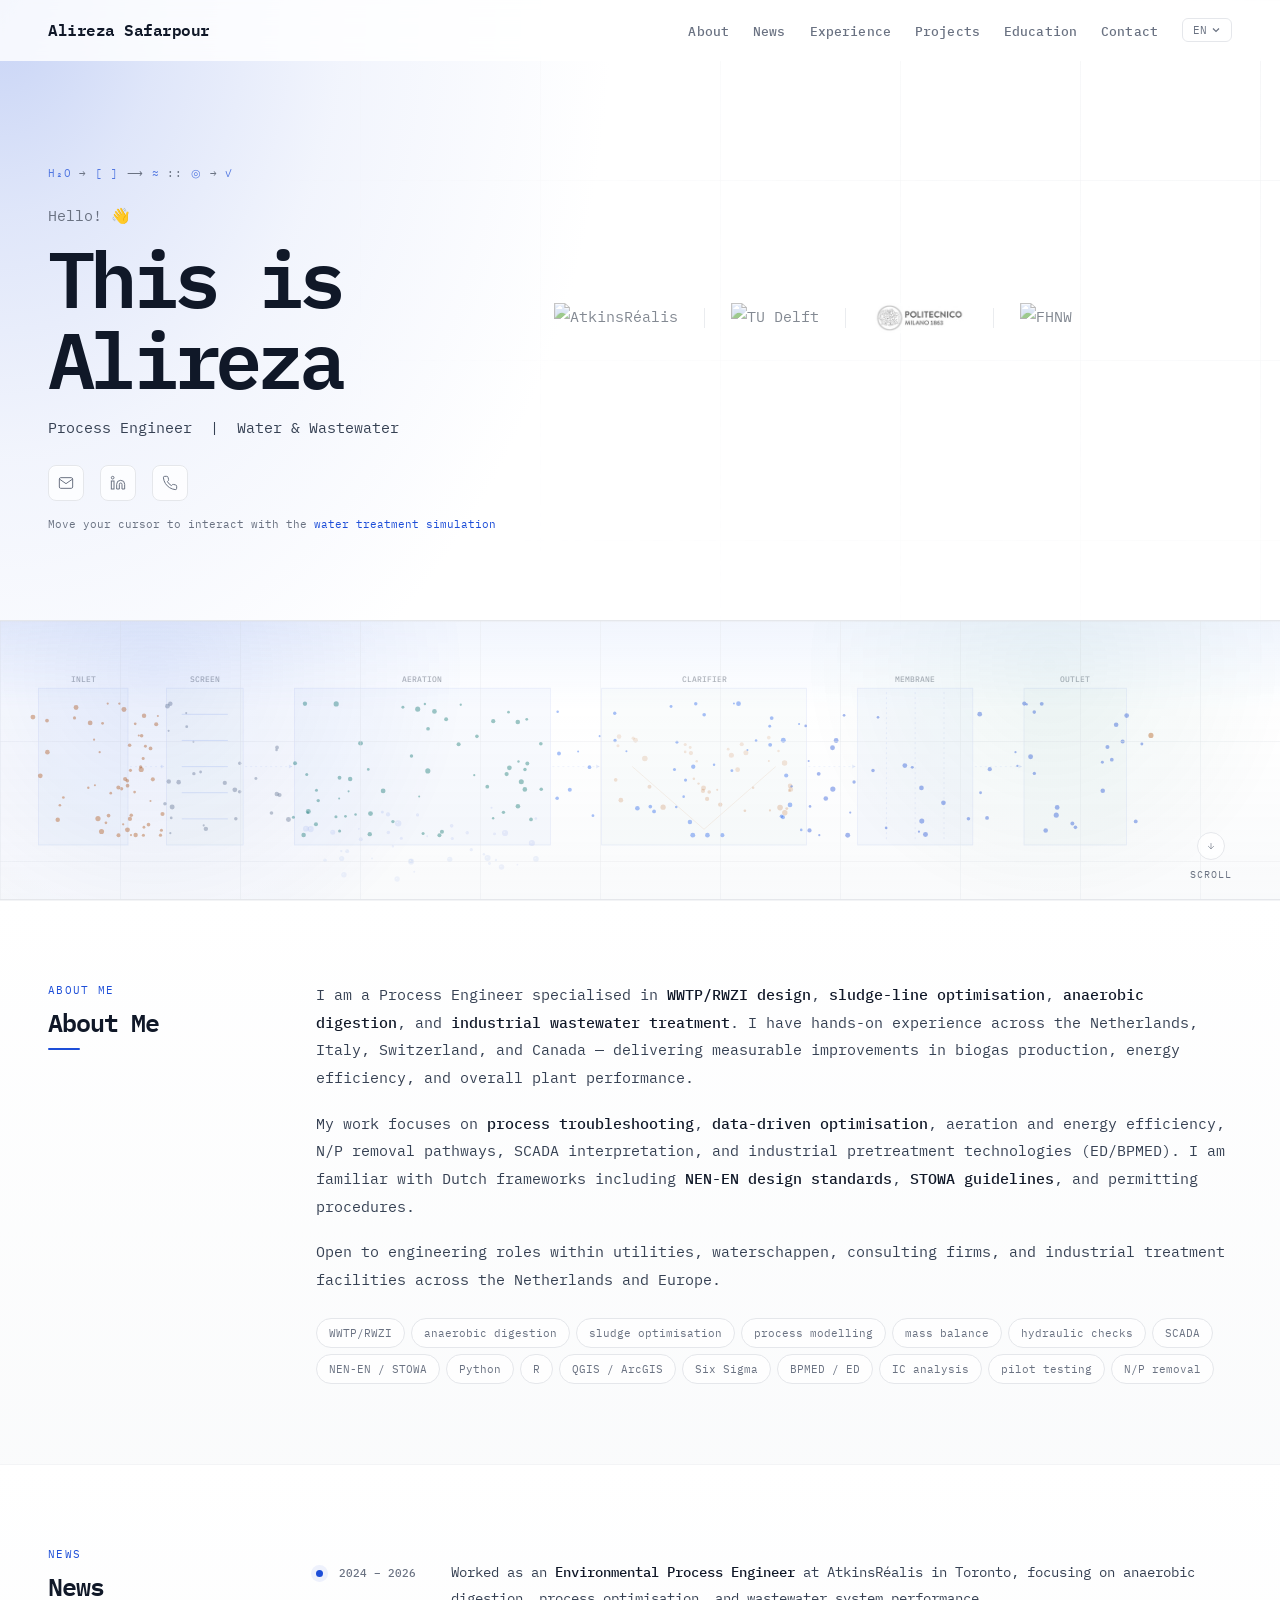
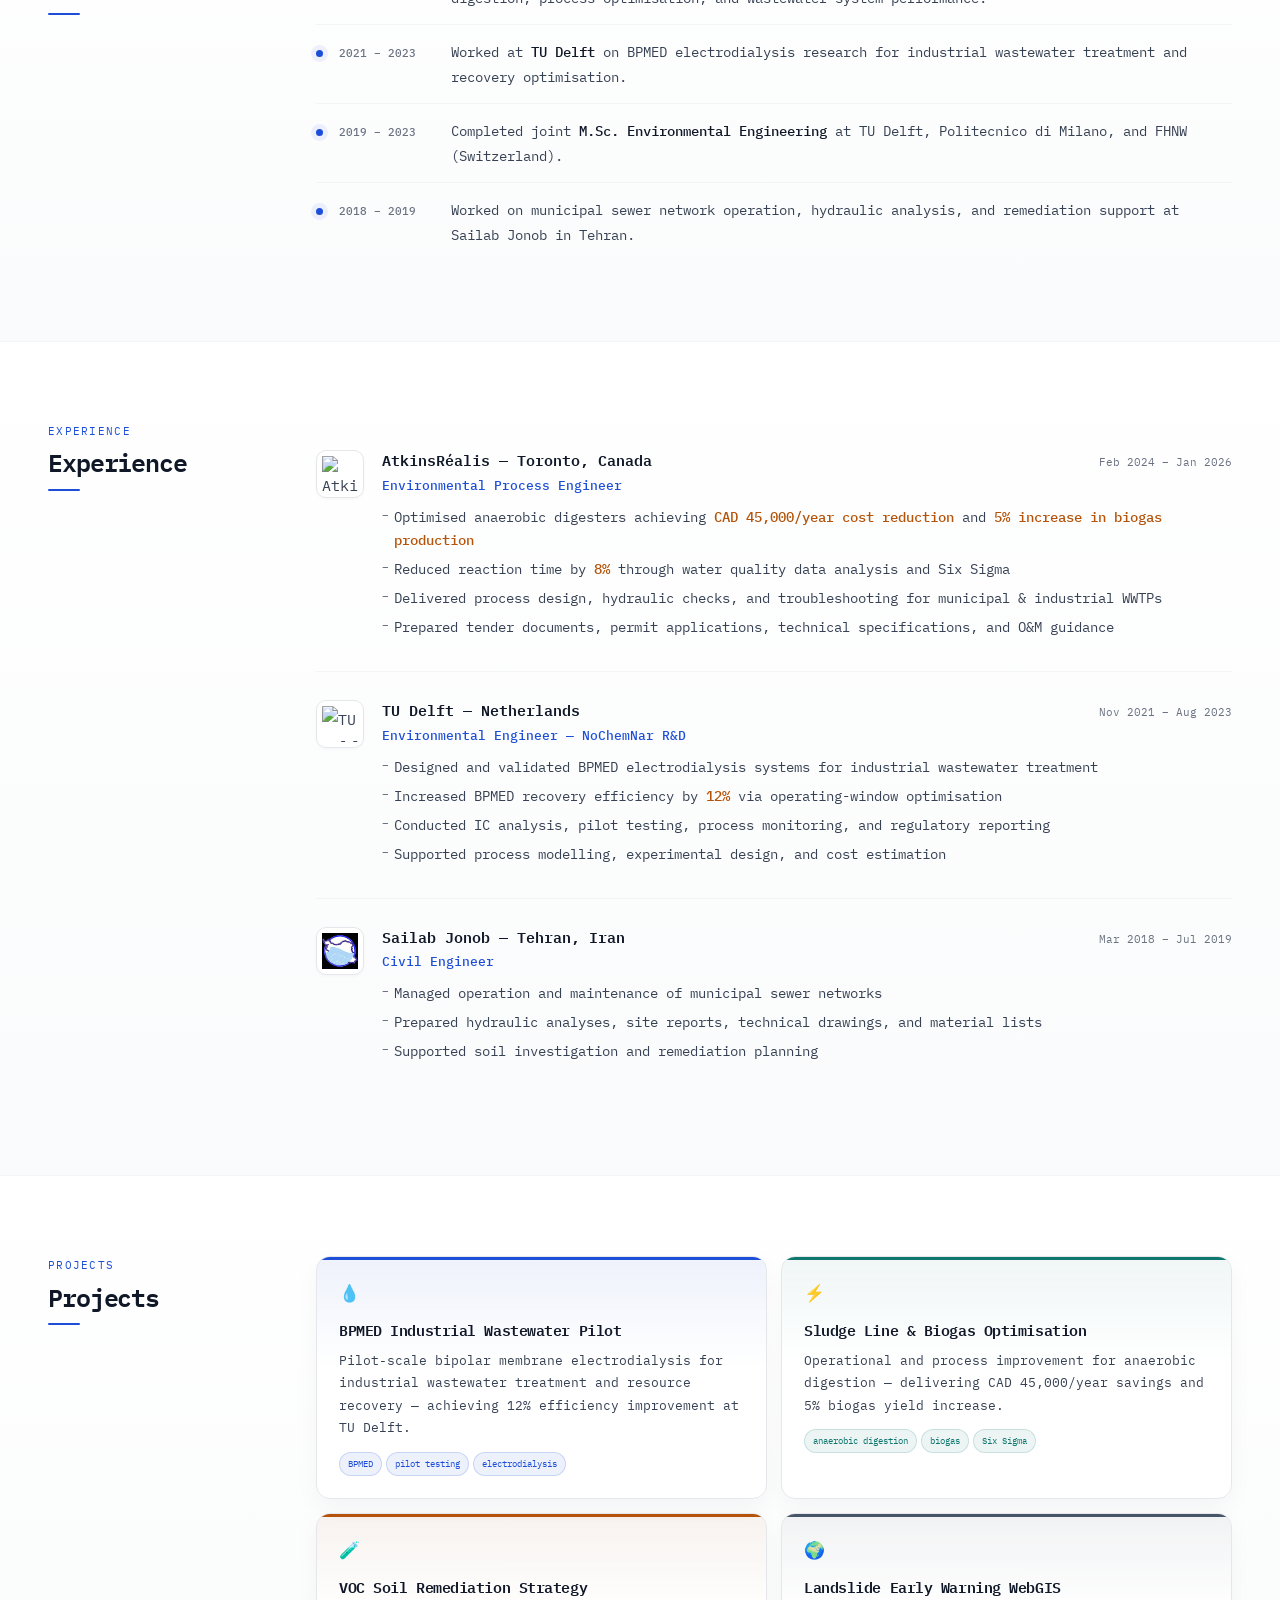
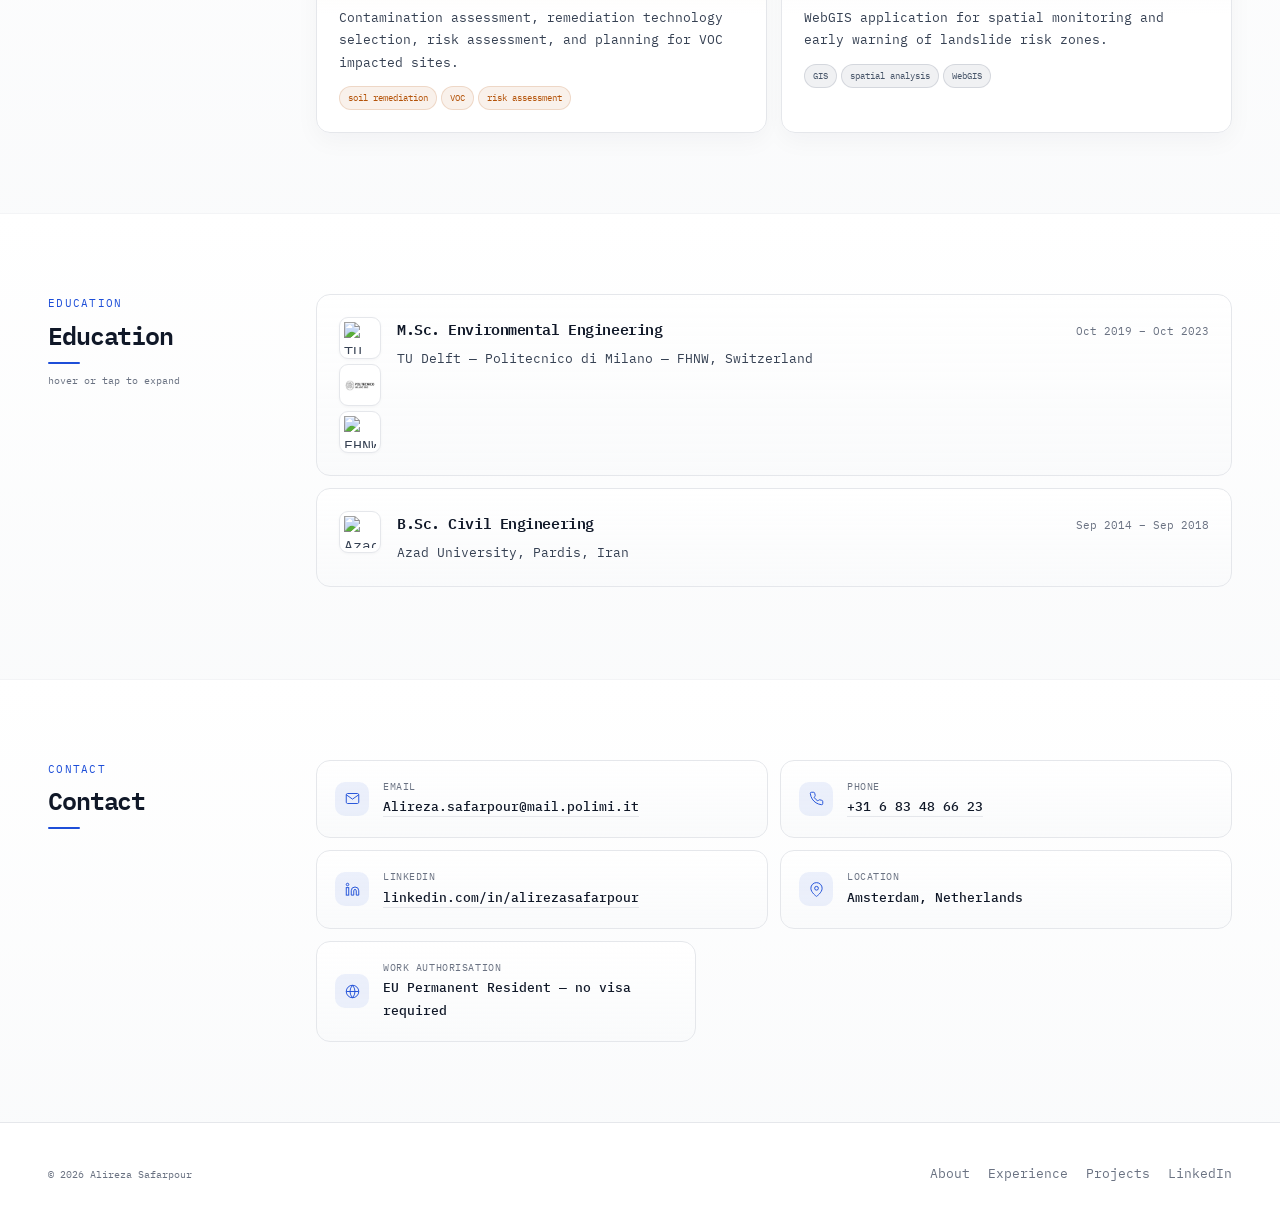
==== commit 8422d56a: "replace homepage with new website" ====
--- a/index.html
+++ b/index.html
@@ -114,9 +114,11 @@
 .news-text strong{color:var(--text-dark);font-weight:500}
 
 /* ─── EXPERIENCE ─── */
-.exp-item{display:flex;gap:18px;padding:26px 0;border-bottom:1px solid var(--border-light)}
+.exp-item{display:flex;gap:18px;padding:26px 0;border-bottom:1px solid var(--border-light);align-items:flex-start}
 .exp-item:last-child{border-bottom:none}
-.exp-dot{width:8px;height:8px;border-radius:50%;border:1.5px solid var(--accent);background:rgba(29,78,216,0.08);flex-shrink:0;margin-top:7px}
+.exp-logo{width:48px;height:48px;border-radius:10px;flex-shrink:0;background:var(--white);border:1px solid var(--border);display:flex;align-items:center;justify-content:center;overflow:hidden;margin-top:2px;box-shadow:0 1px 3px rgba(17,24,39,0.04);transition:transform .2s,border-color .2s}
+.exp-item:hover .exp-logo{border-color:var(--accent-border);transform:scale(1.03)}
+.exp-logo img{width:100%;height:100%;object-fit:contain;padding:5px}
 .exp-body{flex:1}
 .exp-header{display:flex;justify-content:space-between;align-items:baseline;flex-wrap:wrap;gap:6px;margin-bottom:1px}
 .exp-company{font-size:.93rem;color:var(--text-dark);font-weight:600}
@@ -146,8 +148,13 @@
 .proj-card:nth-child(4) .proj-tags span{background:var(--slate-light);border-color:rgba(71,85,105,0.16);color:var(--slate)}
 
 /* ─── EDUCATION ─── */
-.edu-item{padding:22px;border:1px solid var(--border);border-radius:14px;background:linear-gradient(180deg,rgba(255,255,255,0.98),rgba(249,250,251,0.9));margin-bottom:12px;cursor:pointer;transition:border-color .2s,transform .2s,box-shadow .2s}
+.edu-item{display:flex;gap:16px;align-items:flex-start;padding:22px;border:1px solid var(--border);border-radius:14px;background:linear-gradient(180deg,rgba(255,255,255,0.98),rgba(249,250,251,0.9));margin-bottom:12px;cursor:pointer;transition:border-color .2s,transform .2s,box-shadow .2s}
 .edu-item:hover{border-color:var(--accent-border);transform:translateY(-1px);box-shadow:0 10px 28px rgba(17,24,39,0.04)}
+.edu-logos{display:flex;flex-direction:column;gap:5px;flex-shrink:0}
+.edu-logo{width:42px;height:42px;border-radius:9px;background:var(--white);border:1px solid var(--border);display:flex;align-items:center;justify-content:center;overflow:hidden;box-shadow:0 1px 3px rgba(17,24,39,0.04);transition:border-color .2s}
+.edu-item:hover .edu-logo{border-color:var(--accent-border)}
+.edu-logo img{width:100%;height:100%;object-fit:contain;padding:4px}
+.edu-content{flex:1;min-width:0}
 .edu-header{display:flex;justify-content:space-between;align-items:baseline;flex-wrap:wrap;gap:6px}
 .edu-degree{font-family:var(--mono);font-size:.92rem;color:var(--text-dark);font-weight:600;letter-spacing:-0.03em}
 .edu-period{font-family:var(--mono);font-size:.67rem;color:var(--text-dim)}
@@ -180,6 +187,22 @@
 /* ─── REVEAL ─── */
 .reveal{opacity:0;transform:translateY(16px);transition:opacity .6s,transform .6s cubic-bezier(.23,1,.32,1)}
 .reveal.vis{opacity:1;transform:translateY(0)}
+
+/* ─── HERO LOGO STRIP (inline with name, right next to it) ─── */
+.hero-name-row{display:flex;align-items:center;gap:36px;margin-bottom:16px;flex-wrap:wrap}
+.hero-name-row .hero-name{margin-bottom:0}
+.hero-logos{display:flex;align-items:center;flex-wrap:wrap;gap:26px;opacity:0;animation:fadeIn .6s .7s forwards}
+.hero-logos .logo-item{height:30px;display:flex;align-items:center;opacity:.62;filter:grayscale(15%);transition:opacity .28s,filter .28s,transform .28s}
+.hero-logos .logo-item:hover{opacity:1;filter:grayscale(0);transform:translateY(-1px)}
+.hero-logos .logo-item img{height:100%;width:auto;max-height:30px;object-fit:contain;display:block}
+.hero-logos-sep{width:1px;height:20px;background:var(--border-strong);opacity:.45}
+@media(max-width:800px){
+  .hero-name-row{gap:18px}
+  .hero-logos{gap:16px;margin-left:0}
+  .hero-logos .logo-item{height:22px}
+  .hero-logos .logo-item img{max-height:22px}
+  .hero-logos-sep{display:none}
+}
 
 /* ─── RESPONSIVE ─── */
 @media(max-width:800px){
@@ -226,7 +249,18 @@
   <div class="hero-top">
     <div class="hero-code"><span>H&#8322;O</span> &rarr; <span>[ ]</span> &#10230; <span>&asymp;</span> :: <span>&#9678;</span> &rarr; <span>&#10003;</span></div>
     <div class="hero-greeting" data-i18n="hero_greeting">Hello! &#128075;</div>
-    <h1 class="hero-name" data-i18n="hero_name">This is Alireza</h1>
+    <div class="hero-name-row">
+      <h1 class="hero-name" data-i18n="hero_name">This is Alireza</h1>
+      <div class="hero-logos">
+        <div class="logo-item" title="AtkinsRéalis"><img src="https://upload.wikimedia.org/wikipedia/commons/7/72/AtkinsR%C3%A9alis_logo.svg" onerror="this.onerror=null;this.src='https://logo.clearbit.com/atkinsrealis.com'" alt="AtkinsRéalis"></div>
+        <div class="hero-logos-sep"></div>
+        <div class="logo-item" title="TU Delft"><img src="https://upload.wikimedia.org/wikipedia/en/b/b5/TU_Delft_Logo.svg" onerror="this.onerror=null;this.src='https://upload.wikimedia.org/wikipedia/de/b/b5/TU_Delft_Logo.svg'" alt="TU Delft"></div>
+        <div class="hero-logos-sep"></div>
+        <div class="logo-item" title="Politecnico di Milano"><img src="[data-uri]" alt="Politecnico di Milano"></div>
+        <div class="hero-logos-sep"></div>
+        <div class="logo-item" title="FHNW"><img src="https://upload.wikimedia.org/wikipedia/commons/d/d3/FHNW_Logo.svg" onerror="this.onerror=null;this.src='https://logo.clearbit.com/fhnw.ch'" alt="FHNW"></div>
+      </div>
+    </div>
     <p class="hero-role" data-i18n="hero_role">Process Engineer &nbsp;|&nbsp; Water & Wastewater</p>
     <div class="hero-socials">
       <a href="mailto:Alireza.safarpour@mail.polimi.it" aria-label="Email"><svg viewBox="0 0 24 24"><path d="M4 4h16c1.1 0 2 .9 2 2v12c0 1.1-.9 2-2 2H4c-1.1 0-2-.9-2-2V6c0-1.1.9-2 2-2z"/><polyline points="22,6 12,13 2,6"/></svg></a>
@@ -287,7 +321,7 @@
     </div>
     <div>
       <div class="exp-item reveal">
-        <div class="exp-dot"></div>
+        <div class="exp-logo"><img src="https://logo.clearbit.com/atkinsrealis.com" onerror="this.onerror=null;this.src='https://www.google.com/s2/favicons?domain=atkinsrealis.com&sz=128'" alt="AtkinsRéalis logo"></div>
         <div class="exp-body">
           <div class="exp-header"><span class="exp-company">AtkinsRéalis — Toronto, Canada</span><span class="exp-period">Feb 2024 – Jan 2026</span></div>
           <div class="exp-role" data-i18n="exp1_role">Environmental Process Engineer</div>
@@ -300,7 +334,7 @@
         </div>
       </div>
       <div class="exp-item reveal">
-        <div class="exp-dot"></div>
+        <div class="exp-logo"><img src="https://logo.clearbit.com/tudelft.nl" onerror="this.onerror=null;this.src='https://www.google.com/s2/favicons?domain=tudelft.nl&sz=128'" alt="TU Delft logo"></div>
         <div class="exp-body">
           <div class="exp-header"><span class="exp-company">TU Delft — Netherlands</span><span class="exp-period">Nov 2021 – Aug 2023</span></div>
           <div class="exp-role" data-i18n="exp2_role">Environmental Engineer — NoChemNar R&D</div>
@@ -313,7 +347,7 @@
         </div>
       </div>
       <div class="exp-item reveal">
-        <div class="exp-dot"></div>
+        <div class="exp-logo"><img src="[data-uri]" alt="Sailab Jonob logo"></div>
         <div class="exp-body">
           <div class="exp-header"><span class="exp-company">Sailab Jonob — Tehran, Iran</span><span class="exp-period">Mar 2018 – Jul 2019</span></div>
           <div class="exp-role" data-i18n="exp3_role">Civil Engineer</div>
@@ -356,6 +390,12 @@
     </div>
     <div>
       <div class="edu-item reveal" onclick="this.classList.toggle('open')">
+        <div class="edu-logos">
+          <div class="edu-logo"><img src="https://logo.clearbit.com/tudelft.nl" onerror="this.onerror=null;this.src='https://www.google.com/s2/favicons?domain=tudelft.nl&sz=128'" alt="TU Delft"></div>
+          <div class="edu-logo"><img src="[data-uri]" alt="Politecnico di Milano"></div>
+          <div class="edu-logo"><img src="https://logo.clearbit.com/fhnw.ch" onerror="this.onerror=null;this.src='https://www.google.com/s2/favicons?domain=fhnw.ch&sz=128'" alt="FHNW"></div>
+        </div>
+        <div class="edu-content">
         <div class="edu-header"><span class="edu-degree">M.Sc. Environmental Engineering</span><span class="edu-period">Oct 2019 – Oct 2023</span></div>
         <div class="edu-school">TU Delft — Politecnico di Milano — FHNW, Switzerland</div>
         <div class="edu-details"><ul>
@@ -363,14 +403,20 @@
           <li data-i18n="edu1_d2">Thesis: BPMED for Industrial Wastewater Recovery — TU Delft</li>
           <li data-i18n="edu1_d3">Key coursework: Water & Wastewater Treatment, Bio-Energy, Solid Waste, Soil Remediation, GIS</li>
         </ul></div>
+        </div>
       </div>
       <div class="edu-item reveal" onclick="this.classList.toggle('open')">
+        <div class="edu-logos">
+          <div class="edu-logo"><img src="https://logo.clearbit.com/iau.ac.ir" onerror="this.onerror=null;this.src='https://www.google.com/s2/favicons?domain=iau.ac.ir&sz=128'" alt="Azad University"></div>
+        </div>
+        <div class="edu-content">
         <div class="edu-header"><span class="edu-degree">B.Sc. Civil Engineering</span><span class="edu-period">Sep 2014 – Sep 2018</span></div>
         <div class="edu-school">Azad University, Pardis, Iran</div>
         <div class="edu-details"><ul>
           <li data-i18n="edu2_d1">Foundation in hydraulics, hydrology, soil mechanics, construction management</li>
           <li data-i18n="edu2_d2">DSU Scholarship recipient</li>
         </ul></div>
+        </div>
       </div>
     </div>
   </div>
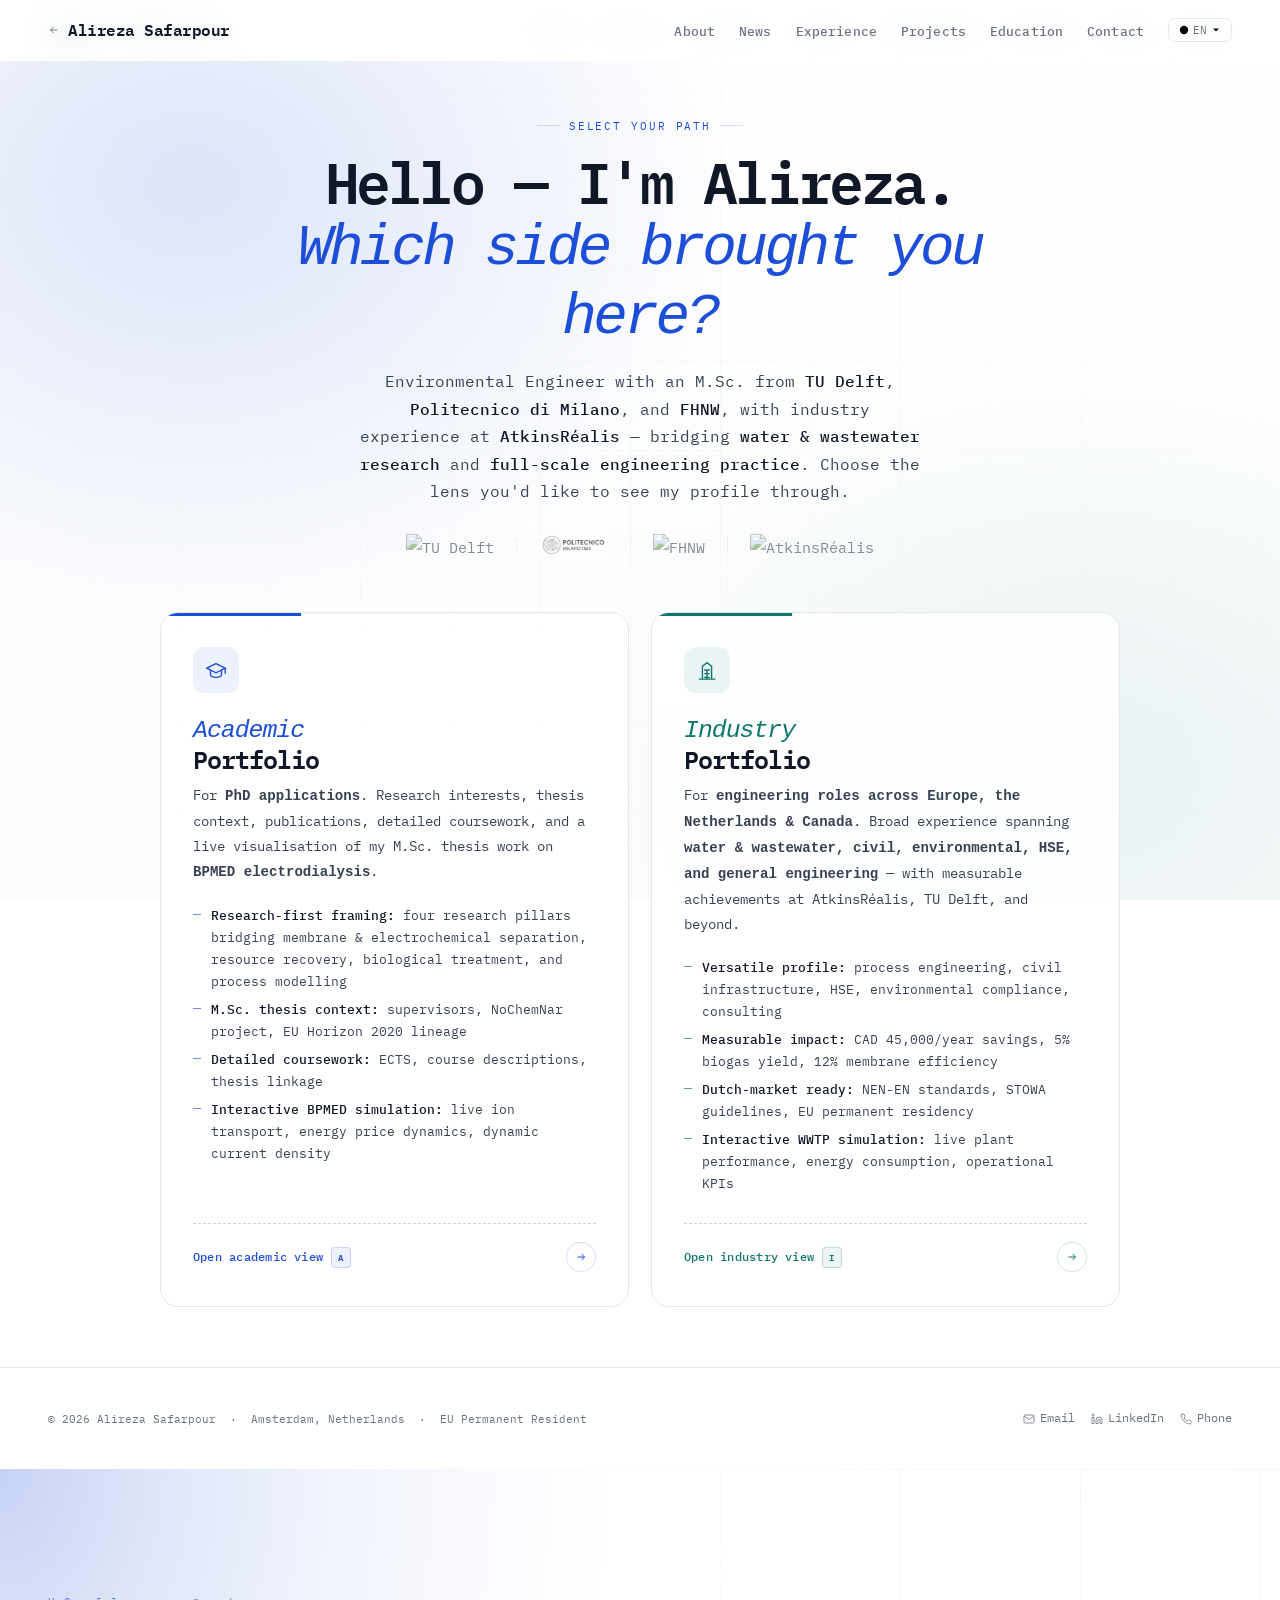
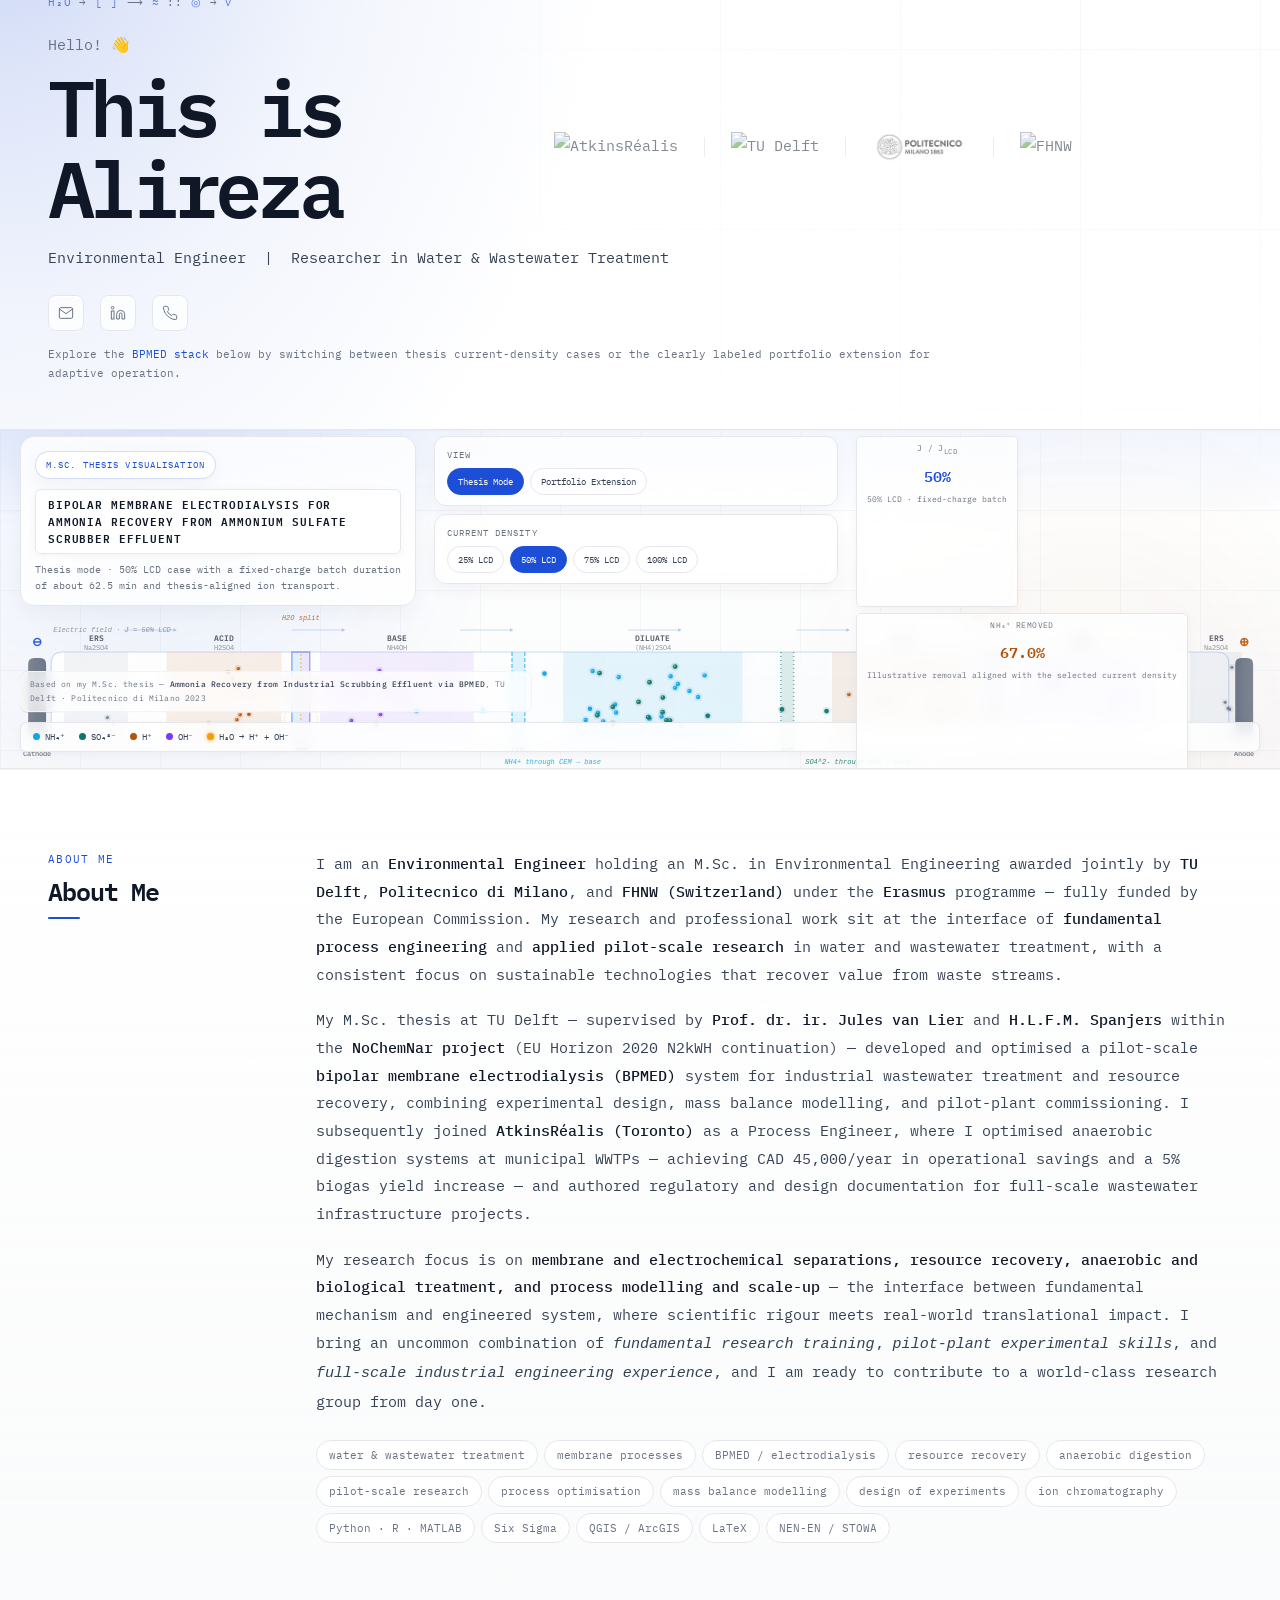
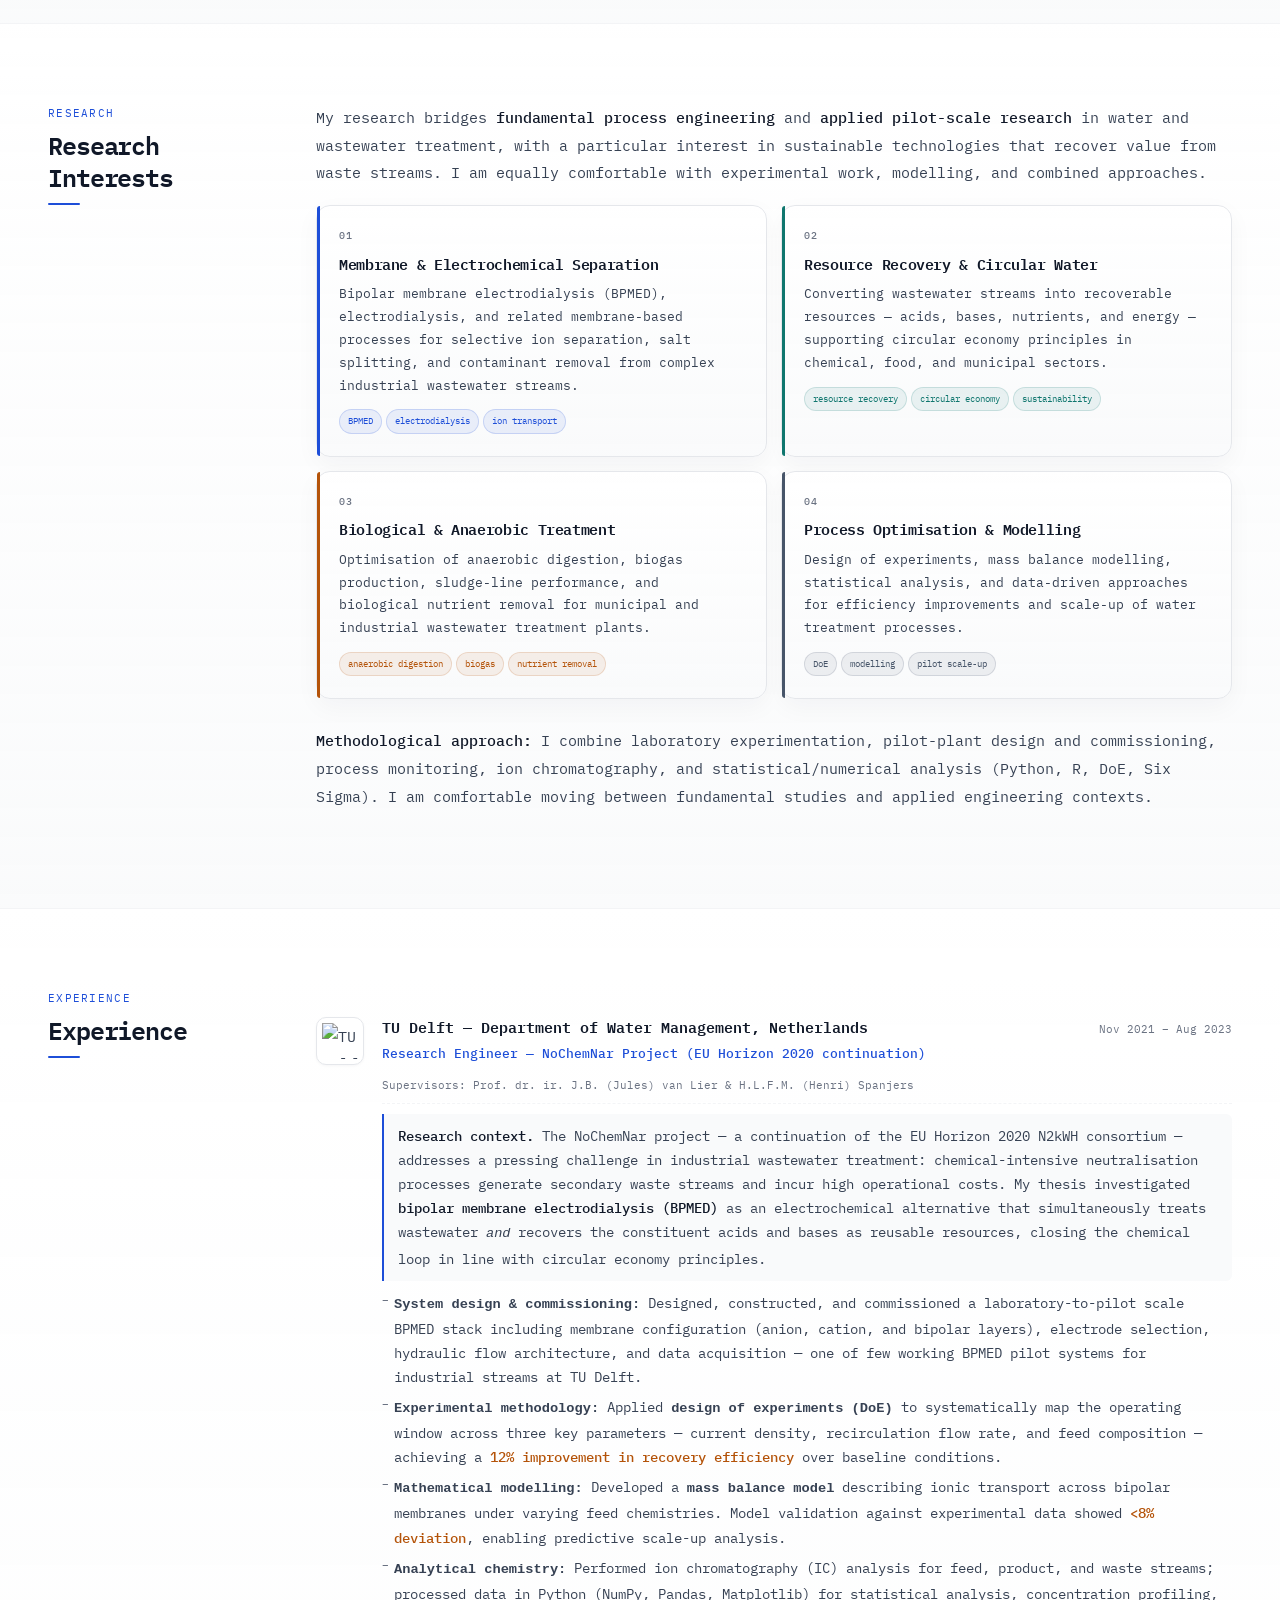
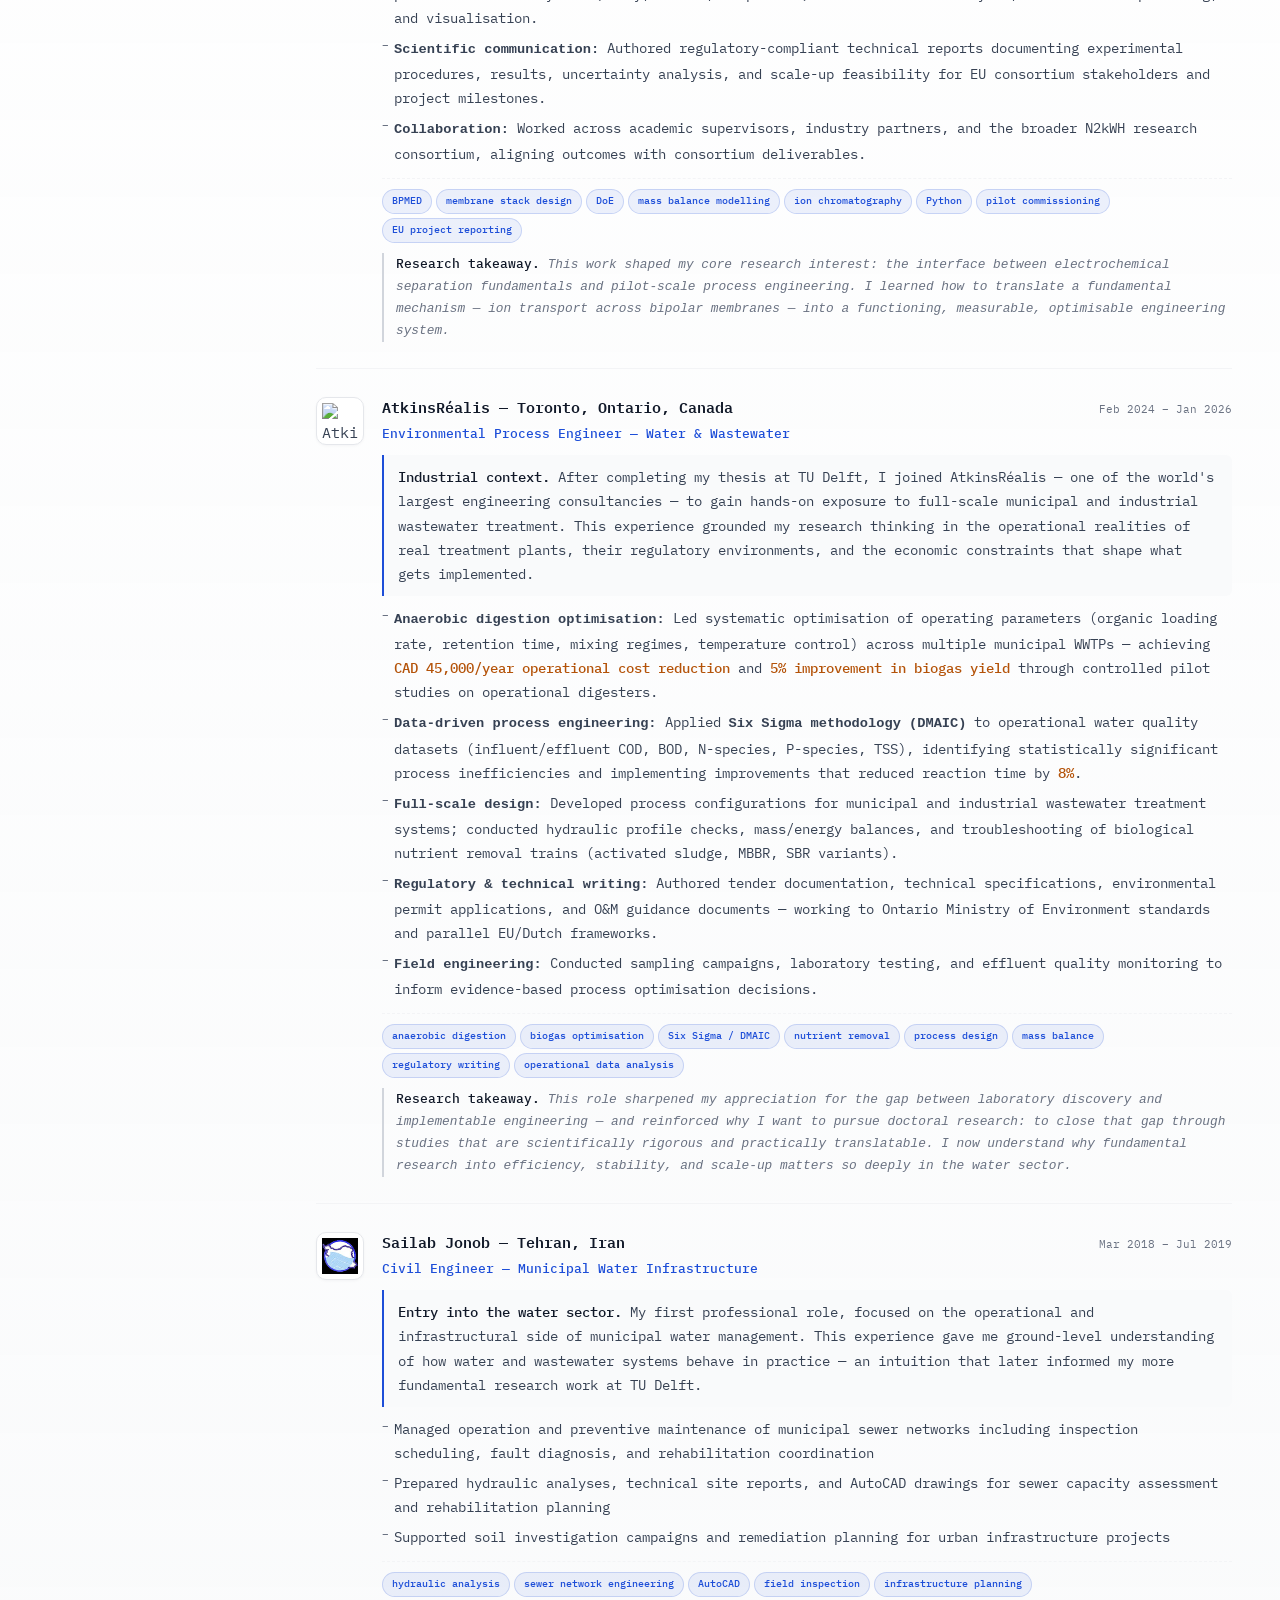
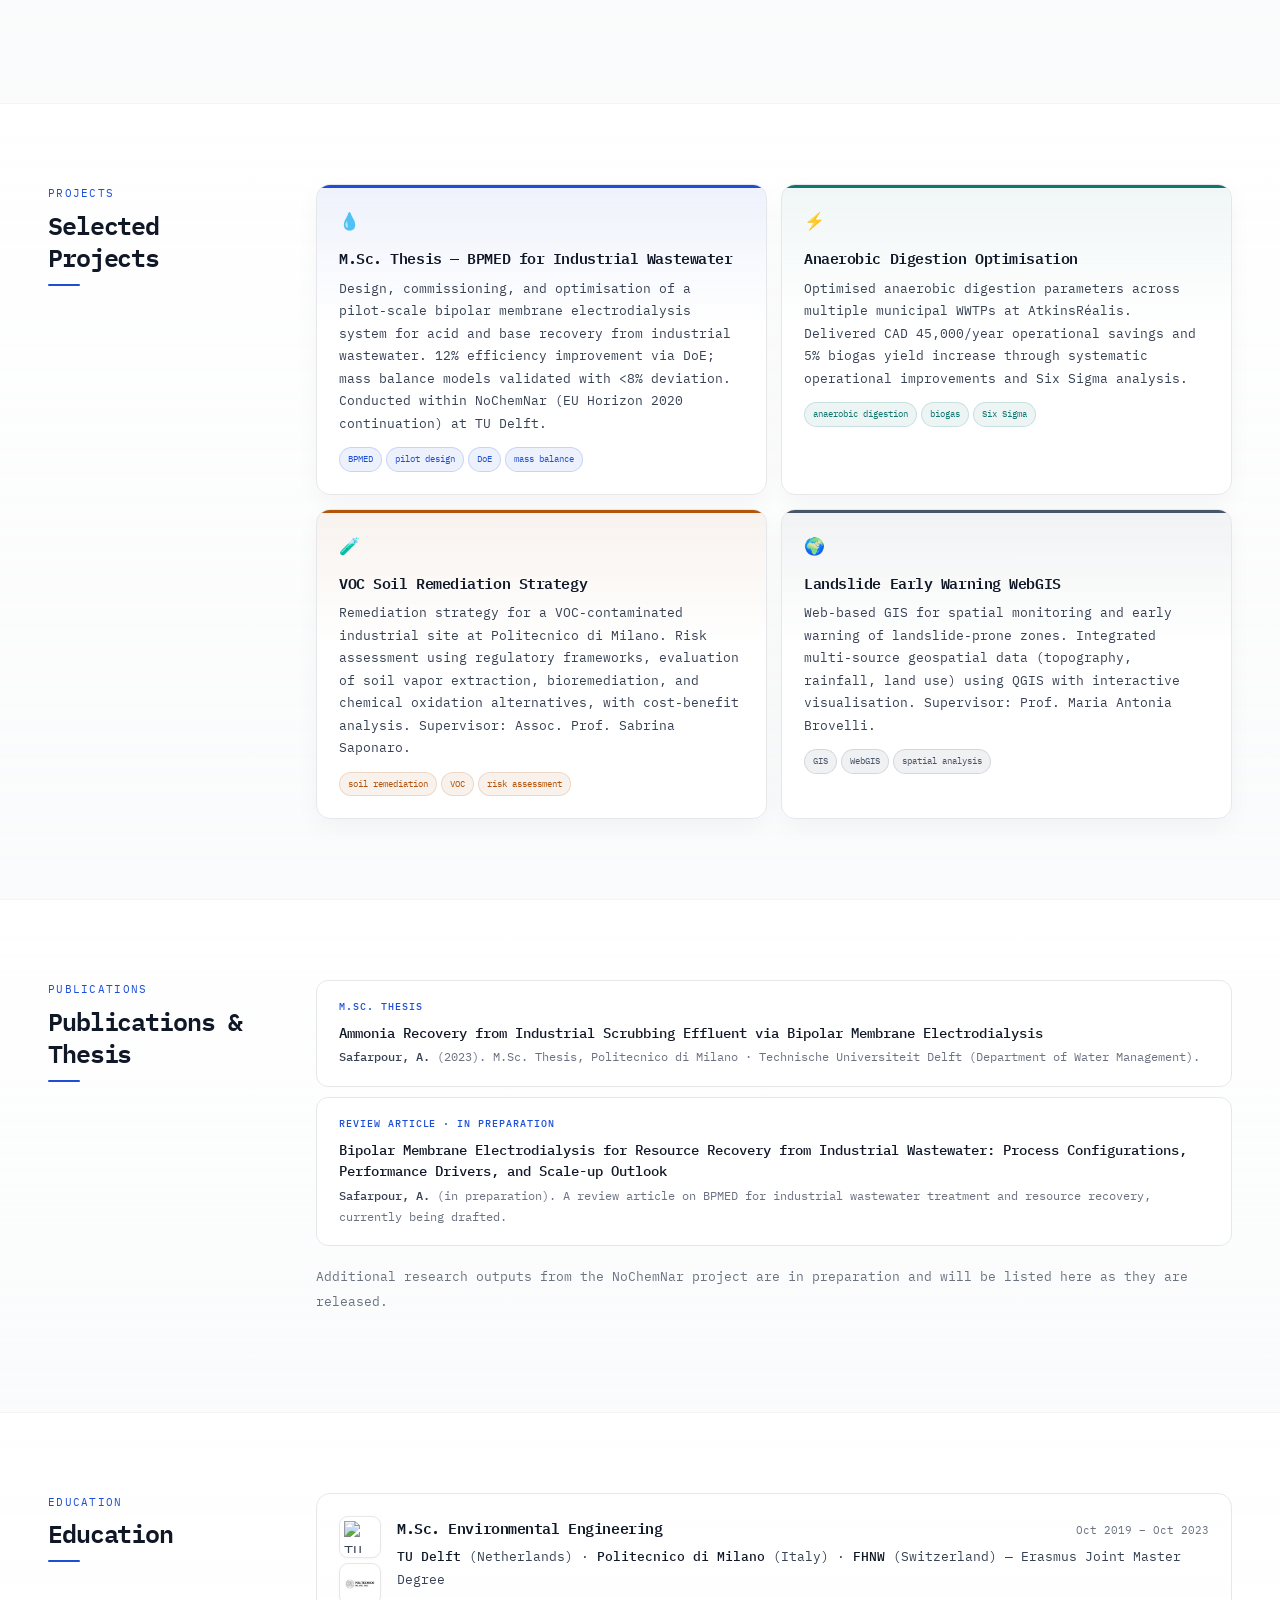
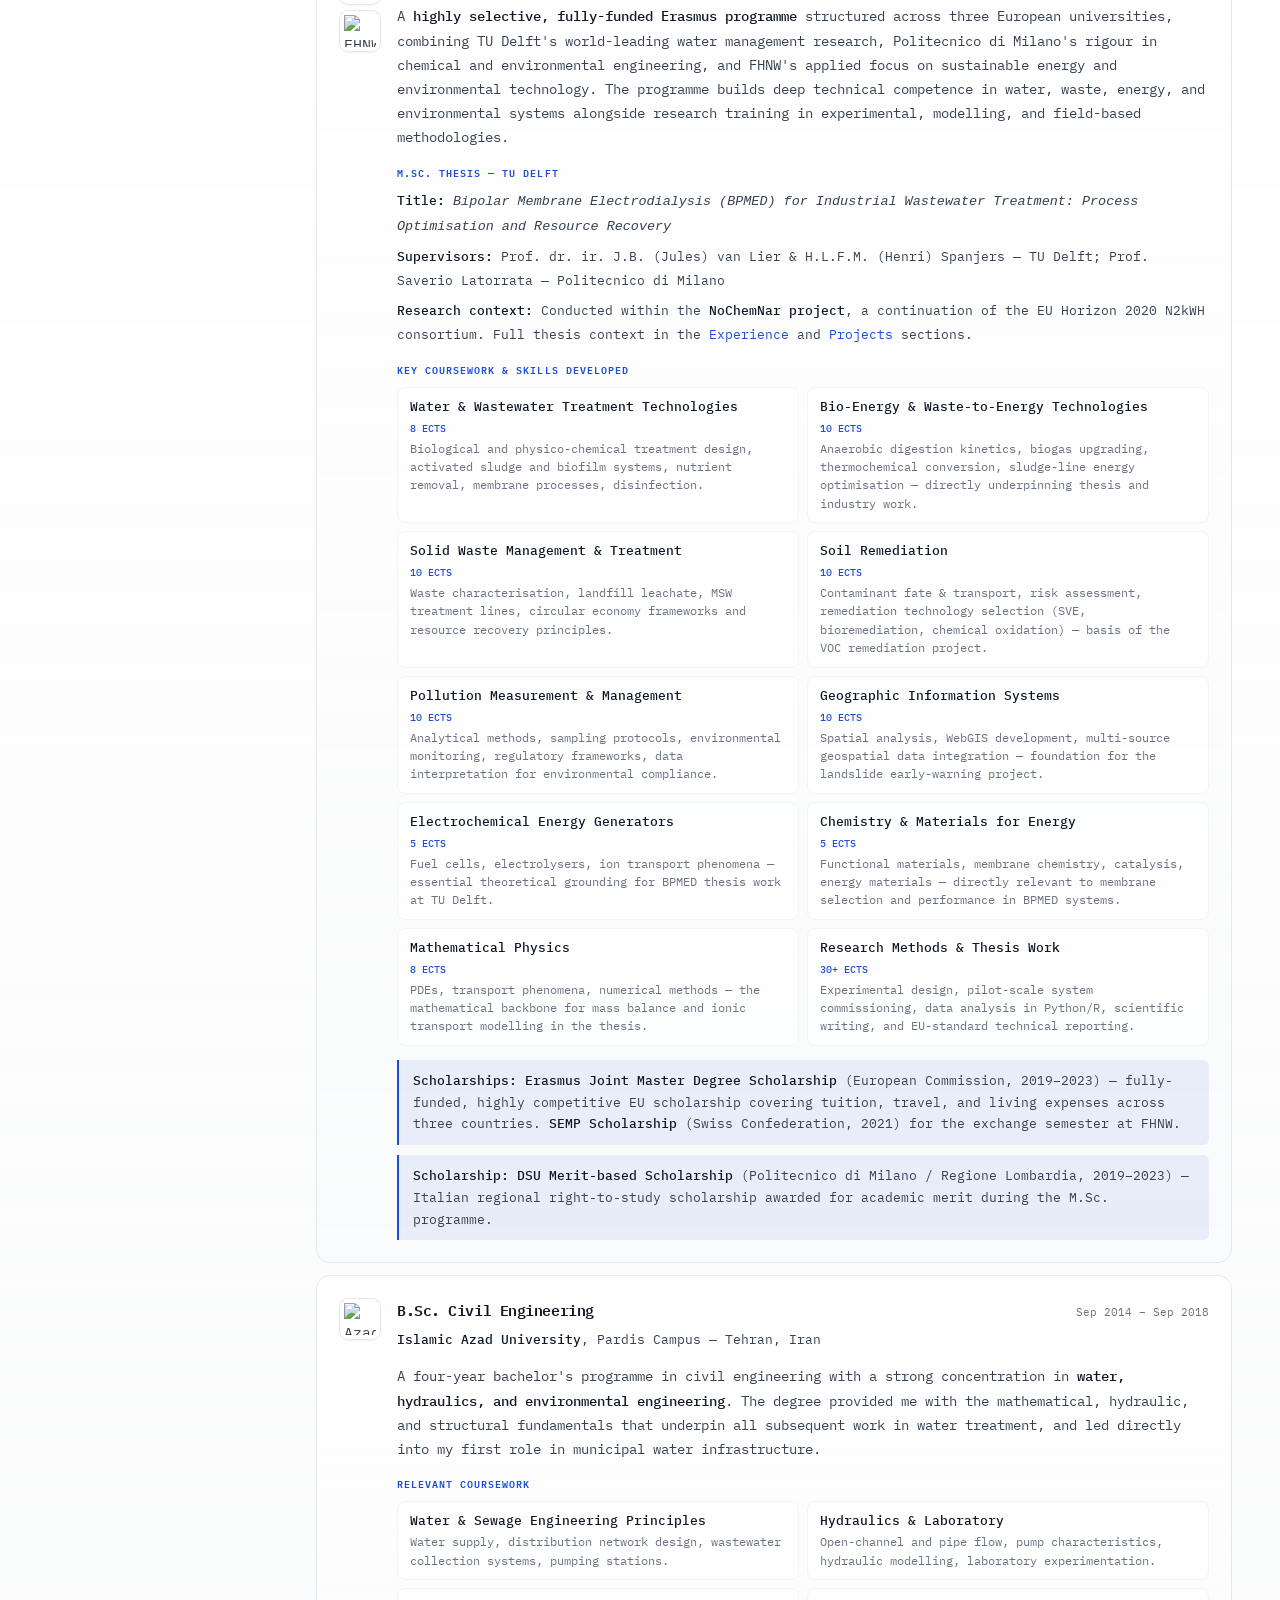
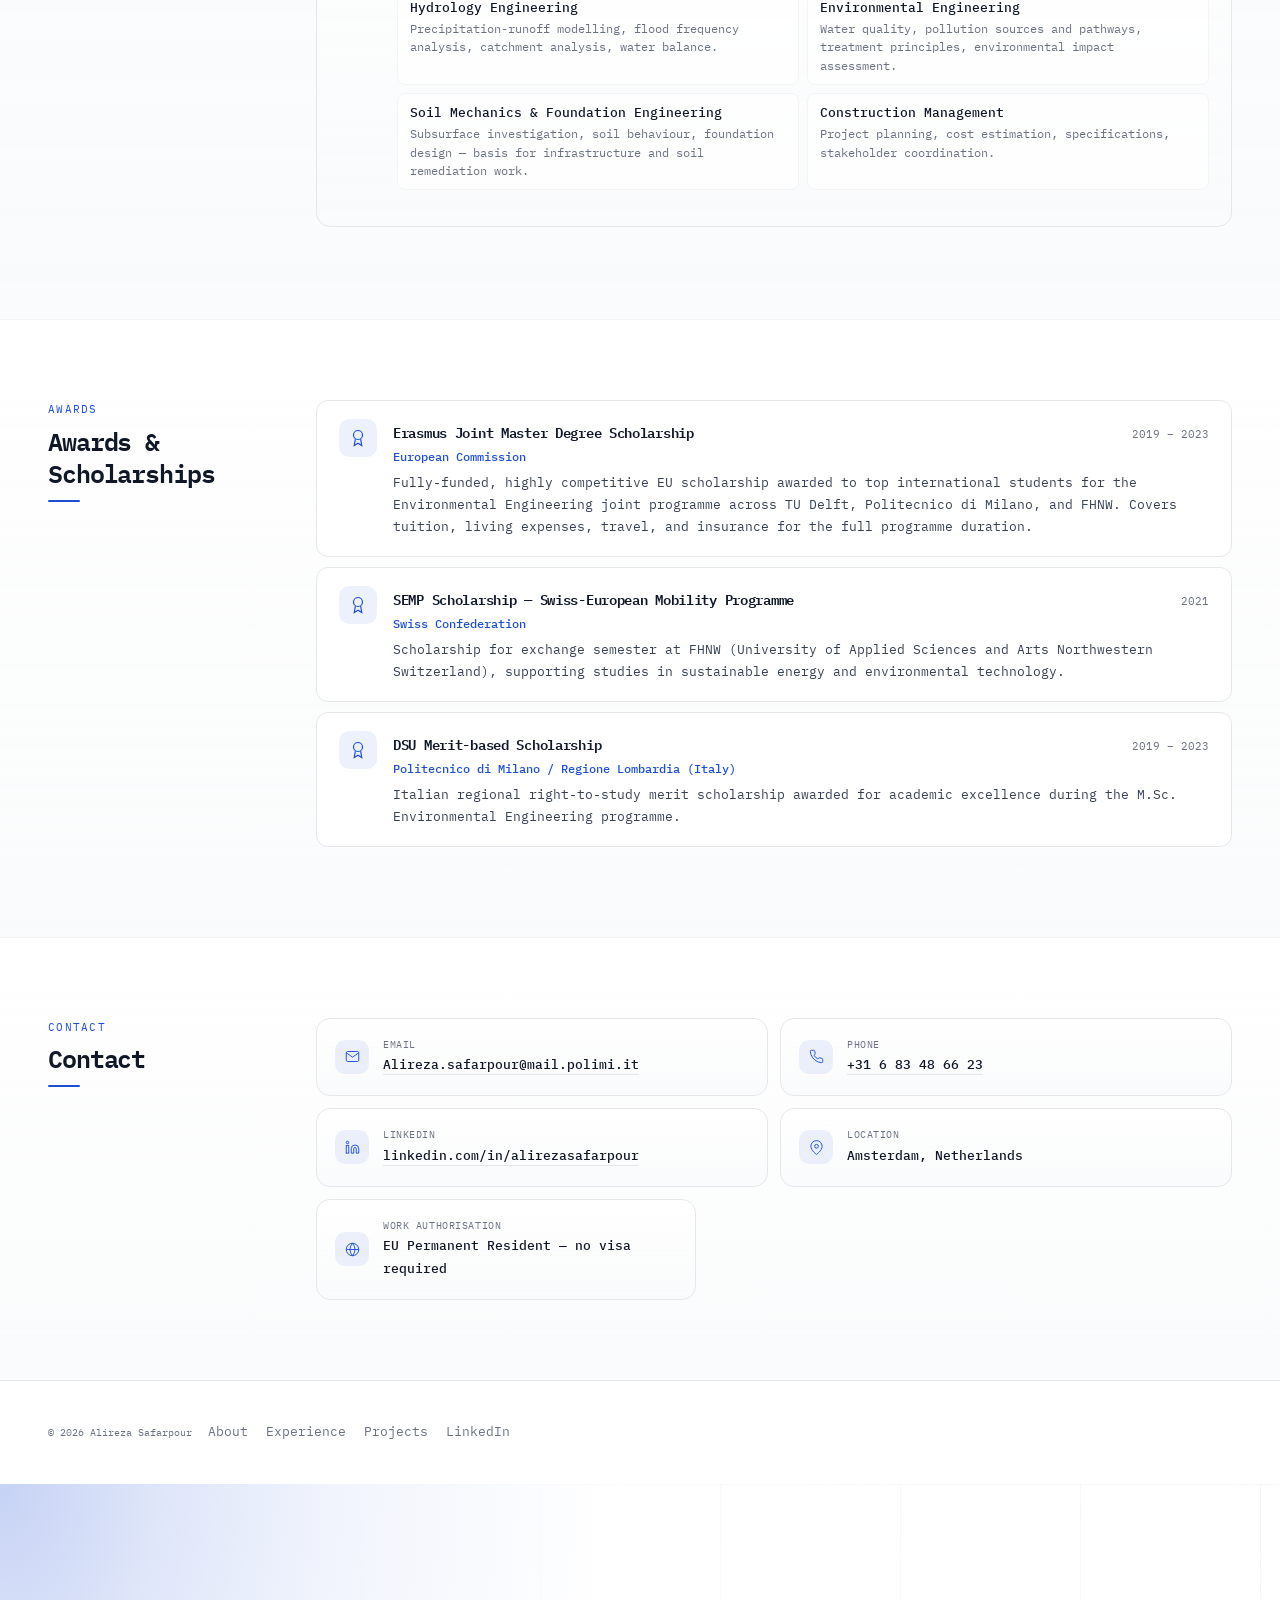
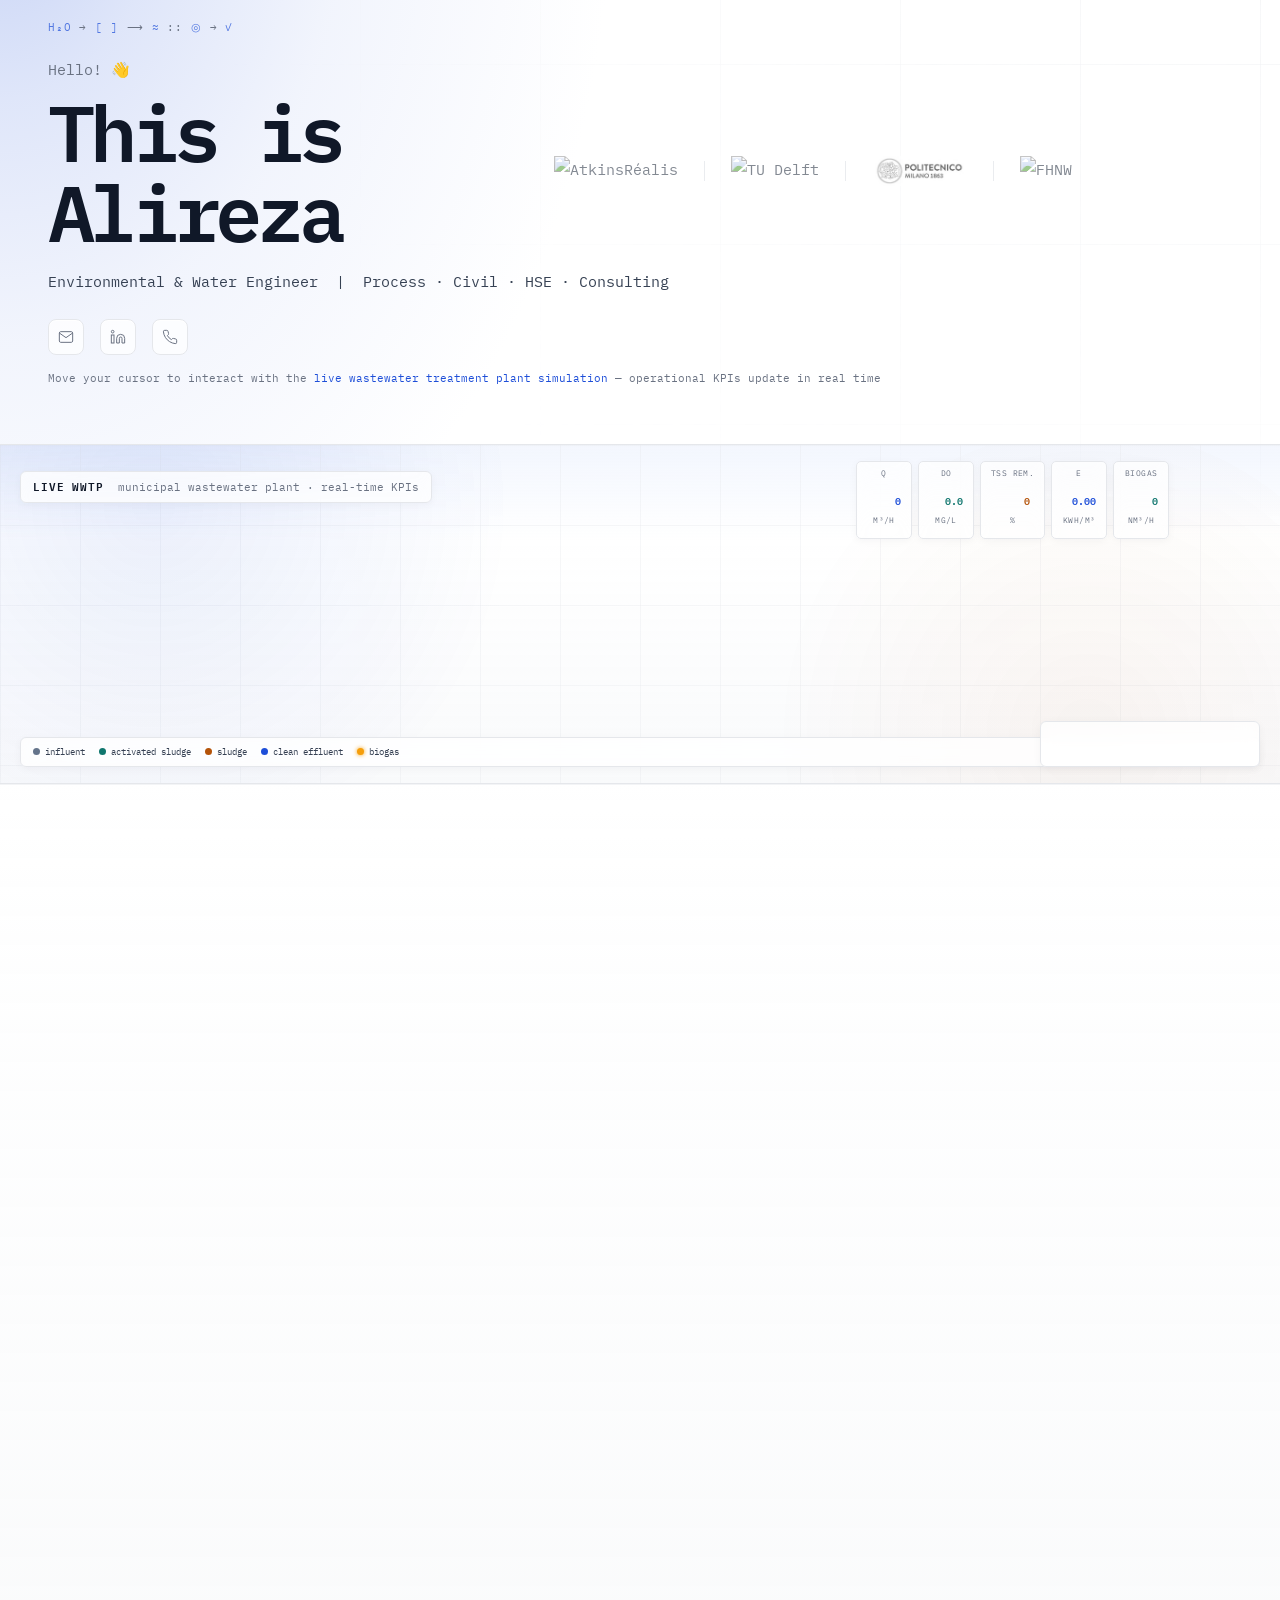
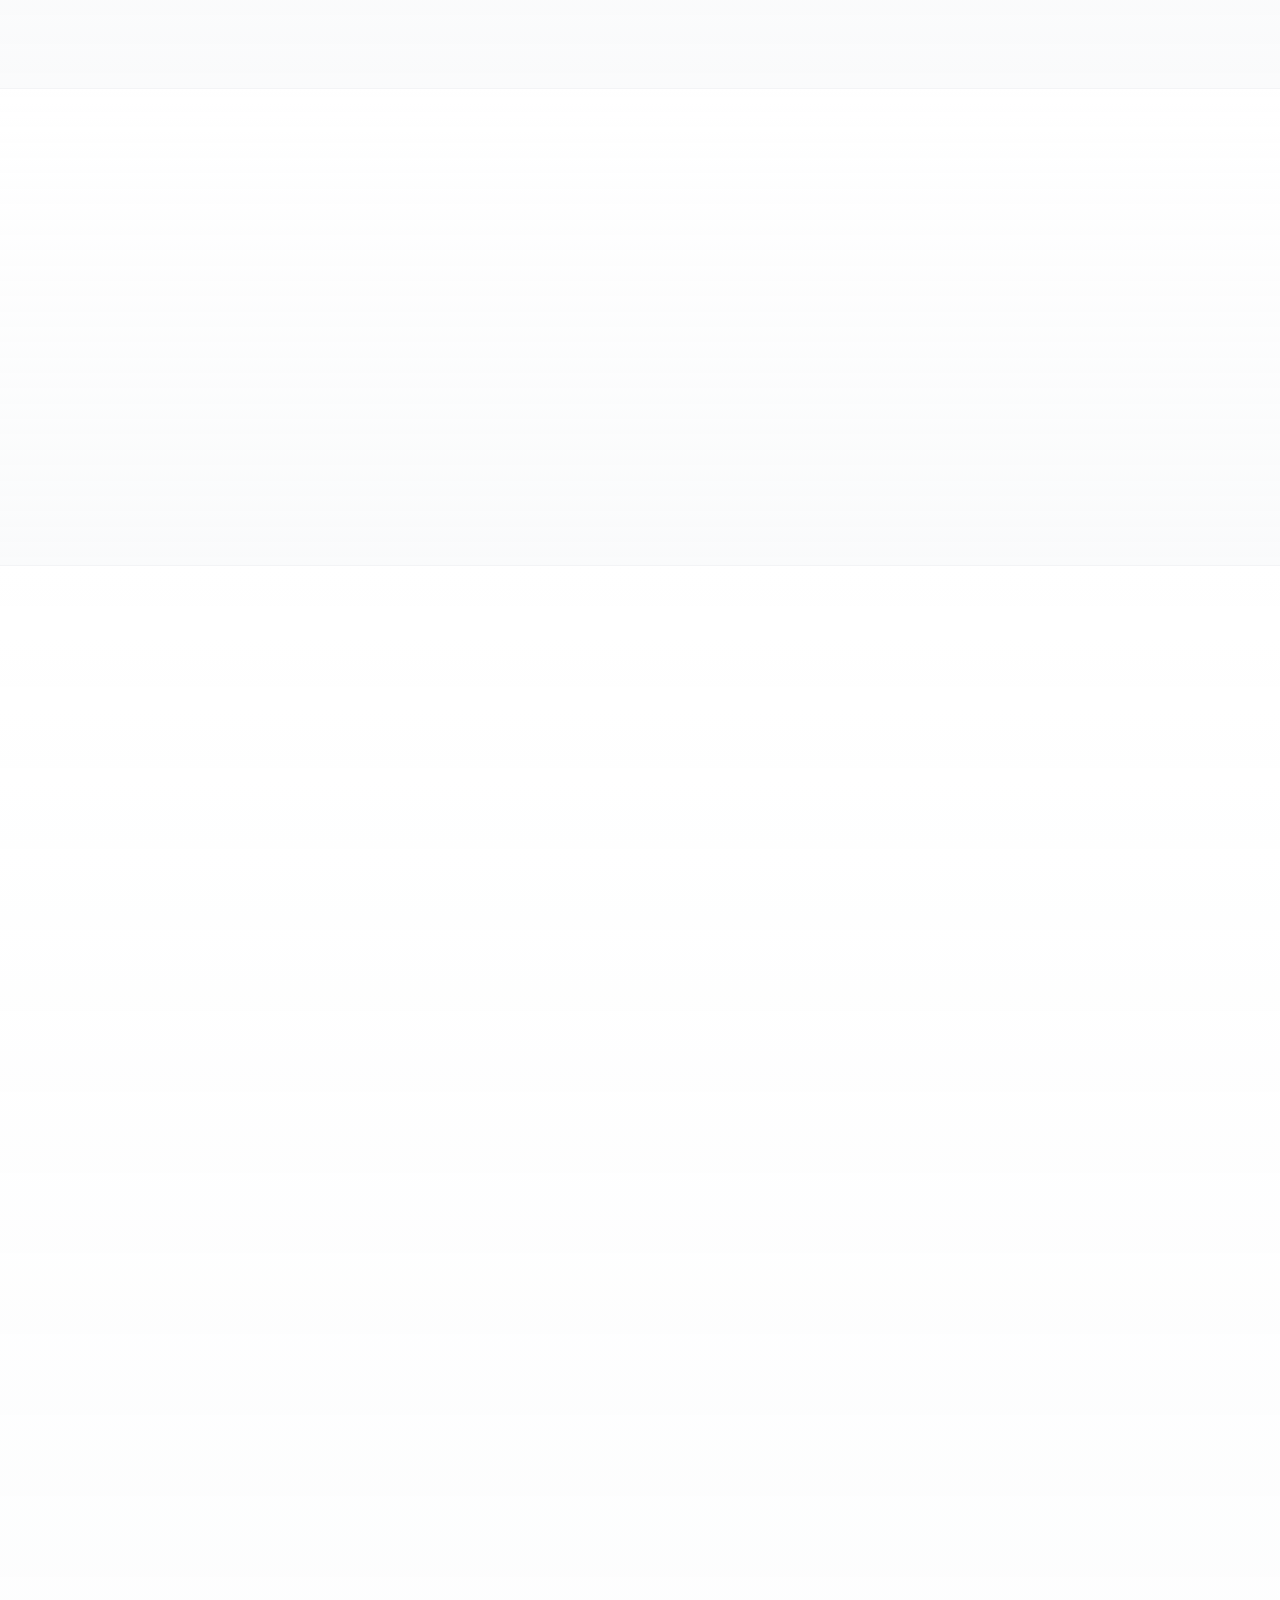
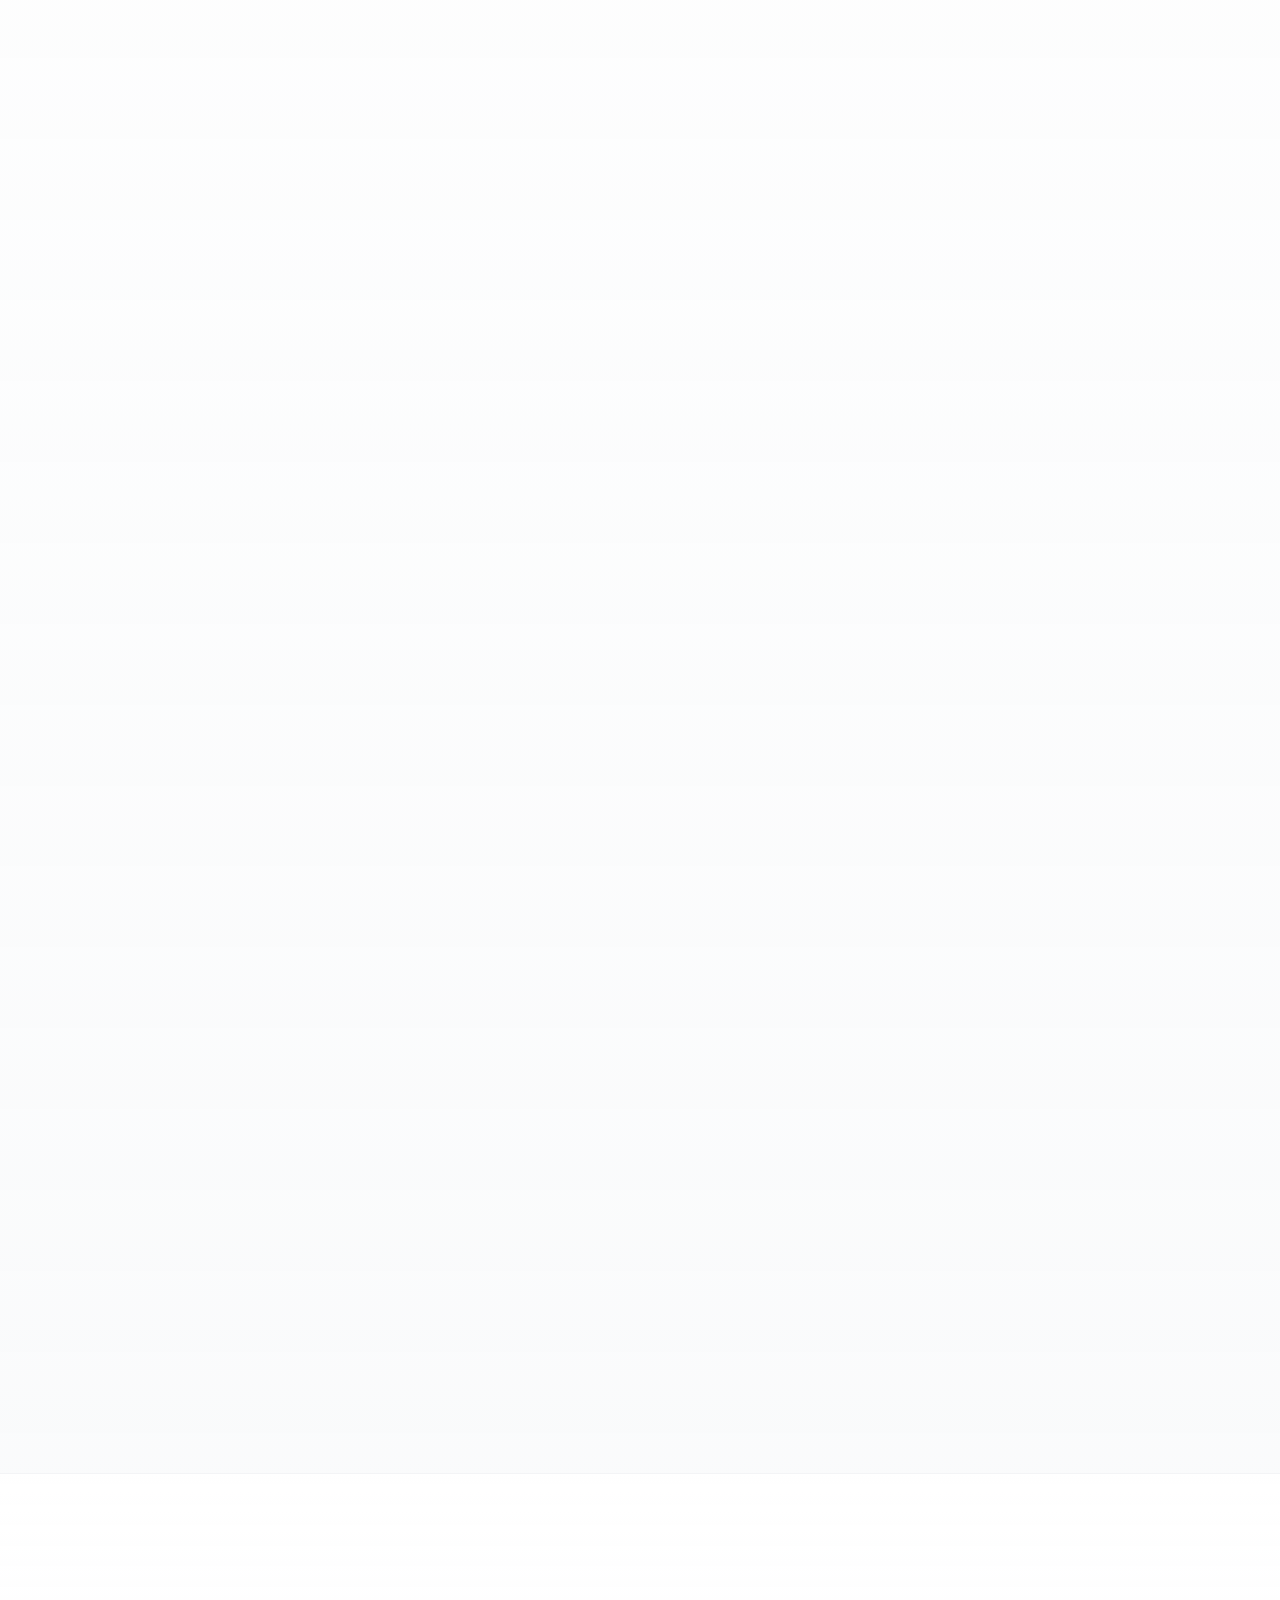
==== commit 16aba8db: "replace homepage with new website" ====
--- a/index.html
+++ b/index.html
@@ -3,7 +3,239 @@
 <head>
 <meta charset="UTF-8">
 <meta name="viewport" content="width=device-width, initial-scale=1.0">
-<title>Alireza Safarpour — Process Engineer</title>
+<title>Alireza Safarpour — Portfolio</title>
+<meta name="description" content="Environmental Engineer — Water & Wastewater Treatment. Portfolio for academic (PhD/research) and industry applications.">
+<link rel="preconnect" href="https://fonts.googleapis.com">
+<link href="https://fonts.googleapis.com/css2?family=IBM+Plex+Mono:wght@300;400;500;600&display=swap" rel="stylesheet">
+<style>
+*,*::before,*::after{margin:0;padding:0;box-sizing:border-box}
+:root{
+  --bg:#ffffff;
+  --bg2:oklch(98.5% .002 247.839);
+  --border:oklch(92.8% .006 264.531);
+  --border-strong:oklch(87.2% .01 258.338);
+  --text:oklch(37.3% .034 259.733);
+  --text-dim:oklch(55.1% .027 264.364);
+  --text-dark:oklch(21% .034 264.665);
+  --accent:#1d4ed8;
+  --accent2:#1e40af;
+  --accent-light:rgba(29,78,216,0.08);
+  --accent-border:rgba(29,78,216,0.18);
+  --teal:#0f766e;
+  --teal-light:rgba(15,118,110,0.08);
+  --teal-border:rgba(15,118,110,0.2);
+  --amber:#b45309;
+  --amber-light:rgba(180,83,9,0.08);
+  --amber-border:rgba(180,83,9,0.2);
+  --mono:'IBM Plex Mono',monospace;
+  --shadow:0 16px 40px rgba(17,24,39,0.06);
+}
+html{scroll-behavior:smooth}
+body{background:var(--bg);color:var(--text);font-family:var(--mono);font-size:15px;line-height:1.7;-webkit-font-smoothing:antialiased;min-height:100vh;display:flex;flex-direction:column;overflow-x:hidden}
+
+/* ─── Ambient background ─── */
+.ambient{position:fixed;inset:0;pointer-events:none;z-index:-1;background:
+  radial-gradient(ellipse 1000px 800px at 15% 20%,rgba(29,78,216,0.15) 0%,transparent 55%),
+  radial-gradient(ellipse 900px 700px at 85% 85%,rgba(15,118,110,0.08) 0%,transparent 55%),
+  linear-gradient(180deg,#fff 0%,#fafbfc 100%)}
+.ambient::before{content:'';position:absolute;inset:0;background-image:
+  linear-gradient(to right,rgba(229,231,235,0.5) 1px,transparent 1px),
+  linear-gradient(to bottom,rgba(229,231,235,0.5) 1px,transparent 1px);
+  background-size:90px 90px;mask-image:radial-gradient(80% 80% at 50% 50%,#fff,transparent);opacity:.55}
+
+/* ─── Top bar ─── */
+.topbar{padding:22px 48px;display:flex;justify-content:space-between;align-items:center;opacity:0;animation:fadeIn .6s .1s forwards}
+.brand{display:flex;align-items:center;gap:12px}
+.brand-mark{width:30px;height:30px;border-radius:8px;background:linear-gradient(135deg,var(--accent) 0%,var(--teal) 100%);display:flex;align-items:center;justify-content:center;color:#fff;font-weight:600;font-size:.78rem;letter-spacing:-.02em}
+.brand-name{font-size:.9rem;color:var(--text-dark);font-weight:600;letter-spacing:-.02em}
+.brand-sub{font-size:.62rem;color:var(--text-dim);letter-spacing:.1em;text-transform:uppercase;margin-top:1px}
+.top-links{display:flex;gap:16px;align-items:center}
+.top-link{font-size:.78rem;color:var(--text-dim);text-decoration:none;transition:color .2s;display:flex;align-items:center;gap:5px}
+.top-link:hover{color:var(--accent)}
+.top-link svg{width:12px;height:12px;stroke:currentColor;fill:none;stroke-width:1.6}
+
+/* ─── Main ─── */
+main{flex:1;display:flex;flex-direction:column;justify-content:center;align-items:center;padding:20px 48px 60px;position:relative}
+
+.intro{text-align:center;margin-bottom:56px;max-width:720px;opacity:0;animation:fadeIn .7s .3s forwards}
+.intro-tag{font-family:var(--mono);font-size:.66rem;color:var(--accent);letter-spacing:.18em;text-transform:uppercase;margin-bottom:16px;display:inline-flex;align-items:center;gap:8px}
+.intro-tag::before,.intro-tag::after{content:'';width:24px;height:1px;background:var(--accent-border)}
+.intro h1{font-family:var(--mono);font-size:clamp(2.2rem,5vw,3.6rem);color:var(--text-dark);font-weight:600;letter-spacing:-.06em;line-height:1.05;margin-bottom:20px}
+.intro h1 .accent{color:var(--accent);font-style:italic;font-weight:500}
+.intro-sub{font-size:.98rem;color:var(--text);line-height:1.75;max-width:560px;margin:0 auto}
+.intro-sub strong{color:var(--text-dark);font-weight:500}
+.intro-logos{display:flex;justify-content:center;align-items:center;gap:22px;margin-top:28px;flex-wrap:wrap;opacity:.6}
+.intro-logos img{height:22px;width:auto;filter:grayscale(25%)}
+.intro-logo-sep{width:1px;height:16px;background:var(--border-strong);opacity:.45}
+
+/* ─── Choice cards ─── */
+.choice{display:grid;grid-template-columns:1fr 1fr;gap:22px;max-width:960px;width:100%;opacity:0;animation:fadeIn .7s .55s forwards}
+.card{position:relative;padding:34px 32px;border:1px solid var(--border);border-radius:18px;background:rgba(255,255,255,0.86);backdrop-filter:blur(10px);transition:all .35s cubic-bezier(.23,1,.32,1);text-decoration:none;color:inherit;overflow:hidden;display:flex;flex-direction:column;min-height:380px}
+.card::before{content:'';position:absolute;left:0;right:0;top:0;height:3px;background:var(--card-accent);transform:scaleX(.3);transform-origin:left;transition:transform .4s ease}
+.card:hover::before{transform:scaleX(1)}
+.card:hover{transform:translateY(-4px);box-shadow:0 24px 56px rgba(17,24,39,0.08);border-color:var(--card-border)}
+.card.academic{--card-accent:var(--accent);--card-border:var(--accent-border);--card-bg:var(--accent-light)}
+.card.industry{--card-accent:var(--teal);--card-border:var(--teal-border);--card-bg:var(--teal-light)}
+.card-head{display:flex;justify-content:space-between;align-items:flex-start;margin-bottom:20px}
+.card-icon{width:46px;height:46px;border-radius:12px;background:var(--card-bg);display:flex;align-items:center;justify-content:center;transition:transform .3s}
+.card:hover .card-icon{transform:scale(1.06) rotate(-3deg)}
+.card-icon svg{width:22px;height:22px;stroke:var(--card-accent);fill:none;stroke-width:1.5}
+.card-tag{font-family:var(--mono);font-size:.58rem;color:var(--card-accent);letter-spacing:.12em;text-transform:uppercase;padding:5px 10px;border:1px solid var(--card-border);border-radius:999px;background:var(--card-bg);font-weight:500}
+.card h2{font-family:var(--mono);font-size:1.55rem;color:var(--text-dark);font-weight:600;letter-spacing:-.04em;margin-bottom:8px;line-height:1.2}
+.card h2 .em{color:var(--card-accent);font-style:italic;font-weight:500}
+.card-lead{font-size:.88rem;color:var(--text);line-height:1.78;margin-bottom:20px;font-weight:400}
+.card-points{list-style:none;margin-bottom:22px;flex:1}
+.card-points li{font-size:.8rem;color:var(--text);line-height:1.72;padding-left:18px;position:relative;margin-bottom:6px;font-weight:400}
+.card-points li::before{content:'';position:absolute;left:0;top:9px;width:8px;height:1px;background:var(--card-accent);opacity:.65}
+.card-points li strong{color:var(--text-dark);font-weight:500}
+.card-cta{display:flex;justify-content:space-between;align-items:center;padding-top:18px;border-top:1px dashed var(--border-strong)}
+.card-cta-label{font-family:var(--mono);font-size:.72rem;color:var(--card-accent);font-weight:500;letter-spacing:.02em;display:flex;align-items:center;gap:8px}
+.card-cta-label .kbd{font-size:.56rem;padding:2px 6px;border:1px solid var(--card-border);border-radius:4px;color:var(--card-accent);background:var(--card-bg);font-weight:600;letter-spacing:.04em}
+.card-arrow{width:30px;height:30px;border-radius:50%;border:1px solid var(--card-border);display:flex;align-items:center;justify-content:center;transition:all .3s;background:rgba(255,255,255,0.7)}
+.card:hover .card-arrow{background:var(--card-accent);border-color:var(--card-accent);transform:translateX(4px)}
+.card-arrow svg{width:12px;height:12px;stroke:var(--card-accent);fill:none;stroke-width:2;transition:stroke .3s}
+.card:hover .card-arrow svg{stroke:#fff}
+
+/* ─── Footer ─── */
+footer{padding:28px 48px;display:flex;justify-content:space-between;align-items:center;border-top:1px solid var(--border);background:rgba(255,255,255,0.6);backdrop-filter:blur(8px);flex-wrap:wrap;gap:12px;opacity:0;animation:fadeIn .6s .9s forwards}
+.foot-copy{font-family:var(--mono);font-size:.66rem;color:var(--text-dim)}
+.foot-links{display:flex;gap:16px}
+.foot-link{font-size:.74rem;color:var(--text-dim);text-decoration:none;transition:color .2s;display:flex;align-items:center;gap:5px}
+.foot-link:hover{color:var(--accent)}
+.foot-link svg{width:12px;height:12px;stroke:currentColor;fill:none;stroke-width:1.6}
+
+@keyframes fadeIn{from{opacity:0;transform:translateY(12px)}to{opacity:1;transform:translateY(0)}}
+
+@media(max-width:800px){
+  .topbar{padding:16px 20px}
+  main{padding:16px 20px 40px}
+  .intro{margin-bottom:32px}
+  .intro h1{font-size:2rem}
+  .choice{grid-template-columns:1fr;gap:14px}
+  .card{padding:26px 22px;min-height:auto}
+  footer{padding:20px 20px;flex-direction:column;text-align:center}
+  .top-links .top-link span{display:none}
+  .intro-logos{gap:14px}
+  .intro-logo-sep{display:none}
+}
+</style>
+</head>
+<body>
+
+<div class="ambient"></div>
+
+<div class="topbar">
+  <div class="brand">
+    <div class="brand-mark">AS</div>
+    <div>
+      <div class="brand-name">Alireza Safarpour</div>
+      <div class="brand-sub">Environmental Engineer</div>
+    </div>
+  </div>
+  <div class="top-links">
+    <a class="top-link" href="mailto:Alireza.safarpour@mail.polimi.it">
+      <svg viewBox="0 0 24 24"><path d="M4 4h16c1.1 0 2 .9 2 2v12c0 1.1-.9 2-2 2H4c-1.1 0-2-.9-2-2V6c0-1.1.9-2 2-2z"/><polyline points="22,6 12,13 2,6"/></svg>
+      <span>Email</span>
+    </a>
+    <a class="top-link" href="https://www.linkedin.com/in/alirezasafarpour/" target="_blank" rel="noopener">
+      <svg viewBox="0 0 24 24"><path d="M16 8a6 6 0 0 1 6 6v7h-4v-7a2 2 0 0 0-4 0v7h-4v-7a6 6 0 0 1 6-6z"/><rect x="2" y="9" width="4" height="12"/><circle cx="4" cy="4" r="2"/></svg>
+      <span>LinkedIn</span>
+    </a>
+  </div>
+</div>
+
+<main>
+
+  <div class="intro">
+    <div class="intro-tag">Select your path</div>
+    <h1>Hello — I'm Alireza. <br><span class="accent">Which side brought you here?</span></h1>
+    <p class="intro-sub">Environmental Engineer with an M.Sc. from <strong>TU Delft</strong>, <strong>Politecnico di Milano</strong>, and <strong>FHNW</strong>, with industry experience at <strong>AtkinsRéalis</strong> — bridging <strong>water &amp; wastewater research</strong> and <strong>full-scale engineering practice</strong>. Choose the lens you'd like to see my profile through.</p>
+    <div class="intro-logos">
+      <img src="https://upload.wikimedia.org/wikipedia/en/b/b5/TU_Delft_Logo.svg" onerror="this.onerror=null;this.src='https://upload.wikimedia.org/wikipedia/de/b/b5/TU_Delft_Logo.svg'" alt="TU Delft">
+      <span class="intro-logo-sep"></span>
+      <img src="[data-uri]" alt="Politecnico di Milano">
+      <span class="intro-logo-sep"></span>
+      <img src="https://upload.wikimedia.org/wikipedia/commons/d/d3/FHNW_Logo.svg" onerror="this.onerror=null;this.src='https://logo.clearbit.com/fhnw.ch'" alt="FHNW">
+      <span class="intro-logo-sep"></span>
+      <img src="https://upload.wikimedia.org/wikipedia/commons/7/72/AtkinsR%C3%A9alis_logo.svg" onerror="this.onerror=null;this.src='https://logo.clearbit.com/atkinsrealis.com'" alt="AtkinsRéalis">
+    </div>
+  </div>
+
+  <div class="choice">
+
+    <a class="card academic" href="academic.html" aria-label="Open academic portfolio">
+      <div class="card-head">
+        <div class="card-icon">
+          <svg viewBox="0 0 24 24"><path d="M22 10v6M2 10l10-5 10 5-10 5z"/><path d="M6 12v5c0 2 3 3 6 3s6-1 6-3v-5"/></svg>
+        </div>
+        
+      </div>
+      <h2><span class="em">Academic</span><br>Portfolio</h2>
+      <p class="card-lead">For <strong>PhD applications</strong>. Research interests, thesis context, publications, detailed coursework, and a live visualisation of my M.Sc. thesis work on <strong>BPMED electrodialysis</strong>.</p>
+      <ul class="card-points">
+        <li><strong>Research-first framing:</strong> four research pillars bridging membrane &amp; electrochemical separation, resource recovery, biological treatment, and process modelling</li>
+        <li><strong>M.Sc. thesis context:</strong> supervisors, NoChemNar project, EU Horizon 2020 lineage</li>
+        <li><strong>Detailed coursework:</strong> ECTS, course descriptions, thesis linkage</li>
+        <li><strong>Interactive BPMED simulation:</strong> live ion transport, energy price dynamics, dynamic current density</li>
+      </ul>
+      <div class="card-cta">
+        <span class="card-cta-label">Open academic view <span class="kbd">A</span></span>
+        <span class="card-arrow"><svg viewBox="0 0 24 24"><path d="M5 12h14M13 6l6 6-6 6"/></svg></span>
+      </div>
+    </a>
+
+    <a class="card industry" href="industry.html" aria-label="Open industry portfolio">
+      <div class="card-head">
+        <div class="card-icon">
+          <svg viewBox="0 0 24 24"><path d="M12 22V12M7 22V8l5-4 5 4v14M3 22h18"/><path d="M9 12h6M9 16h6M9 20h6"/></svg>
+        </div>
+        
+      </div>
+      <h2><span class="em">Industry</span><br>Portfolio</h2>
+      <p class="card-lead">For <strong>engineering roles across Europe, the Netherlands &amp; Canada</strong>. Broad experience spanning <strong>water &amp; wastewater, civil, environmental, HSE, and general engineering</strong> — with measurable achievements at AtkinsRéalis, TU Delft, and beyond.</p>
+      <ul class="card-points">
+        <li><strong>Versatile profile:</strong> process engineering, civil infrastructure, HSE, environmental compliance, consulting</li>
+        <li><strong>Measurable impact:</strong> CAD 45,000/year savings, 5% biogas yield, 12% membrane efficiency</li>
+        <li><strong>Dutch-market ready:</strong> NEN-EN standards, STOWA guidelines, EU permanent residency</li>
+        <li><strong>Interactive WWTP simulation:</strong> live plant performance, energy consumption, operational KPIs</li>
+      </ul>
+      <div class="card-cta">
+        <span class="card-cta-label">Open industry view <span class="kbd">I</span></span>
+        <span class="card-arrow"><svg viewBox="0 0 24 24"><path d="M5 12h14M13 6l6 6-6 6"/></svg></span>
+      </div>
+    </a>
+
+  </div>
+
+</main>
+
+<footer>
+  <div class="foot-copy">&copy; 2026 Alireza Safarpour &nbsp;·&nbsp; Amsterdam, Netherlands &nbsp;·&nbsp; EU Permanent Resident</div>
+  <div class="foot-links">
+    <a class="foot-link" href="mailto:Alireza.safarpour@mail.polimi.it"><svg viewBox="0 0 24 24"><path d="M4 4h16c1.1 0 2 .9 2 2v12c0 1.1-.9 2-2 2H4c-1.1 0-2-.9-2-2V6c0-1.1.9-2 2-2z"/><polyline points="22,6 12,13 2,6"/></svg>Email</a>
+    <a class="foot-link" href="https://www.linkedin.com/in/alirezasafarpour/" target="_blank" rel="noopener"><svg viewBox="0 0 24 24"><path d="M16 8a6 6 0 0 1 6 6v7h-4v-7a2 2 0 0 0-4 0v7h-4v-7a6 6 0 0 1 6-6z"/><rect x="2" y="9" width="4" height="12"/><circle cx="4" cy="4" r="2"/></svg>LinkedIn</a>
+    <a class="foot-link" href="tel:+31683486623"><svg viewBox="0 0 24 24"><path d="M22 16.92v3a2 2 0 0 1-2.18 2 19.79 19.79 0 0 1-8.63-3.07 19.5 19.5 0 0 1-6-6 19.79 19.79 0 0 1-3.07-8.67A2 2 0 0 1 4.11 2h3a2 2 0 0 1 2 1.72c.127.96.361 1.903.7 2.81a2 2 0 0 1-.45 2.11L8.09 9.91a16 16 0 0 0 6 6l1.27-1.27a2 2 0 0 1 2.11-.45c.907.339 1.85.573 2.81.7A2 2 0 0 1 22 16.92z"/></svg>Phone</a>
+  </div>
+</footer>
+
+<script>
+// Keyboard shortcuts
+document.addEventListener('keydown', (e) => {
+  if (e.target.tagName === 'INPUT' || e.target.tagName === 'TEXTAREA') return;
+  const k = e.key.toLowerCase();
+  if (k === 'a') window.location.href = 'academic.html';
+  if (k === 'i') window.location.href = 'industry.html';
+});
+</script>
+
+</body>
+</html>
+<!DOCTYPE html>
+<html lang="en">
+<head>
+<meta charset="UTF-8">
+<meta name="viewport" content="width=device-width, initial-scale=1.0">
+<title>Alireza Safarpour — Environmental Engineer &amp; Researcher</title>
 <link rel="preconnect" href="https://fonts.googleapis.com">
 <link href="https://fonts.googleapis.com/css2?family=IBM+Plex+Mono:wght@300;400;500;600&display=swap" rel="stylesheet">
 <style>
@@ -62,6 +294,1854 @@
 
 /* ─── HERO ─── */
 .hero{position:relative;min-height:100vh;display:flex;flex-direction:column;overflow:hidden;background:var(--white)}
+.hero::before{content:'';position:absolute;inset:0;pointer-events:none;background:radial-gradient(ellipse 960px 1200px at 0% 0%,rgba(29,78,216,0.22) 0%,rgba(29,78,216,0.12) 22%,rgba(29,78,216,0.04) 42%,rgba(255,255,255,0.74) 72%,rgba(255,255,255,0.96) 90%,#fff 100%)}
+.hero::after{content:'';position:absolute;inset:0;pointer-events:none;background-image:linear-gradient(to right,rgba(229,231,235,0.42) 1px,transparent 1px),linear-gradient(to bottom,rgba(229,231,235,0.42) 1px,transparent 1px);background-size:180px 180px;mask-image:radial-gradient(82% 82% at 100% 0,#fff,transparent);opacity:.66}
+.hero-top,.sim-wrapper{position:relative;z-index:1}
+.hero-top{flex:1;display:flex;flex-direction:column;justify-content:center;padding:110px 48px 32px}
+.hero-code{font-family:var(--mono);font-size:.68rem;color:var(--text-dim);letter-spacing:.08em;margin-bottom:20px;opacity:0;animation:fadeIn .6s .2s forwards;user-select:none}
+.hero-code span{color:var(--accent);opacity:.72}
+.hero-greeting{font-size:.94rem;color:var(--text-dim);font-weight:400;margin-bottom:8px;opacity:0;animation:fadeIn .6s .35s forwards}
+.hero-name-row{display:flex;align-items:center;gap:36px;margin-bottom:16px;flex-wrap:wrap}
+.hero-name{font-family:var(--mono);font-size:clamp(2.9rem,6.25vw,4.95rem);color:var(--text-dark);font-weight:600;letter-spacing:-0.065em;line-height:1.02;opacity:0;animation:fadeIn .6s .5s forwards;max-width:10ch}
+.hero-logos{display:flex;align-items:center;flex-wrap:wrap;gap:26px;opacity:0;animation:fadeIn .6s .7s forwards}
+.hero-logos .logo-item{height:30px;display:flex;align-items:center;opacity:.62;filter:grayscale(15%);transition:opacity .24s,filter .24s,transform .24s}
+.hero-logos .logo-item:hover{opacity:.94;filter:grayscale(0);transform:translateY(-1px)}
+.hero-logos .logo-item img{height:100%;width:auto;max-height:30px;object-fit:contain;display:block}
+.hero-logos-sep{width:1px;height:20px;background:var(--border-strong);opacity:.42}
+.hero-role{font-size:.96rem;color:var(--text);font-weight:400;opacity:0;animation:fadeIn .6s .65s forwards;max-width:54rem}
+.hero-hint{font-family:var(--mono);font-size:.69rem;color:var(--text-dim);opacity:0;animation:fadeIn .6s .82s forwards;margin-top:14px;max-width:58rem}
+.hero-hint em{color:var(--accent);font-style:normal}
+
+/* Social icons row in hero */
+.hero-socials{display:flex;gap:16px;margin-top:24px;opacity:0;animation:fadeIn .6s .9s forwards}
+.hero-socials a{width:36px;height:36px;border-radius:8px;border:1px solid var(--border);display:flex;align-items:center;justify-content:center;transition:all .2s;color:var(--text-dim);background:rgba(255,255,255,0.74);box-shadow:0 1px 0 rgba(255,255,255,0.9) inset}
+.hero-socials a:hover{border-color:var(--accent-border);color:var(--accent);background:rgba(255,255,255,0.94);box-shadow:0 8px 18px rgba(29,78,216,0.08)}
+.hero-socials a svg{width:16px;height:16px;stroke:currentColor;fill:none;stroke-width:1.5}
+
+.sim-wrapper{width:100%;height:438px;position:relative;border-top:1px solid var(--border);border-bottom:1px solid var(--border);background:linear-gradient(180deg,rgba(29,78,216,0.05) 0%,rgba(255,255,255,0.96) 26%,rgba(247,249,252,0.98) 100%);opacity:0;animation:fadeIn .7s 1s forwards;overflow:hidden}
+.sim-wrapper::before{content:'';position:absolute;inset:0;pointer-events:none;background:radial-gradient(circle at 10% 18%,rgba(29,78,216,0.08),transparent 32%),radial-gradient(circle at 88% 20%,rgba(180,83,9,0.05),transparent 28%),linear-gradient(to right,rgba(229,231,235,0.42) 1px,transparent 1px),linear-gradient(to bottom,rgba(229,231,235,0.42) 1px,transparent 1px);background-size:auto,auto,96px 96px,96px 96px;opacity:.78}
+#wwtp-canvas{width:100%;height:100%;display:block;position:relative;z-index:1}
+.sim-topbar{position:absolute;top:6px;left:20px;display:grid;grid-template-columns:minmax(320px,608px) 404px 404px;gap:18px;align-items:start;width:calc(100% - 40px);max-width:1452px;z-index:6}
+.sim-heading{min-width:0;max-width:620px;padding:12px 14px;border:1px solid var(--border);border-radius:14px;background:rgba(255,255,255,0.86);backdrop-filter:blur(12px);box-shadow:0 8px 20px rgba(17,24,39,0.04)}
+.sim-eyebrow{display:inline-flex;align-items:center;gap:8px;font-family:var(--mono);font-size:.58rem;color:var(--accent);letter-spacing:.12em;text-transform:uppercase;padding:5px 10px;border:1px solid var(--accent-border);border-radius:999px;background:rgba(255,255,255,0.88);box-shadow:0 6px 18px rgba(17,24,39,0.04)}
+.sim-title{font-family:var(--mono);font-size:.84rem;color:var(--text-dark);font-weight:600;line-height:1.55;letter-spacing:-0.02em;margin-top:10px}
+.sim-description{font-family:var(--mono);font-size:.6rem;color:var(--text-dim);line-height:1.65;margin-top:8px}
+.sim-controls{display:flex;flex-direction:column;gap:8px;width:404px;align-self:flex-start}
+.sim-control-group{display:flex;flex-direction:column;gap:6px;padding:10px 12px;border:1px solid var(--border);border-radius:12px;background:rgba(255,255,255,0.82);backdrop-filter:blur(12px);box-shadow:0 8px 20px rgba(17,24,39,0.04)}
+.sim-control-label{font-family:var(--mono);font-size:.54rem;color:var(--text-dim);letter-spacing:.12em;text-transform:uppercase}
+.sim-chip-row{display:flex;flex-wrap:wrap;gap:6px}
+.sim-chip{appearance:none;background:var(--white);border:1px solid var(--border);border-radius:999px;padding:6px 10px;font-family:var(--mono);font-size:.58rem;color:var(--text);cursor:pointer;transition:border-color .2s,background .2s,color .2s,transform .2s}
+.sim-chip:hover{border-color:var(--accent-border);color:var(--accent);transform:translateY(-1px)}
+.sim-chip.active{background:var(--accent);border-color:var(--accent);color:var(--white)}
+.sim-chip:disabled{cursor:not-allowed;opacity:.5;transform:none}
+.sim-kpis{display:grid;grid-template-columns:repeat(2,minmax(0,1fr));gap:8px;width:404px;align-self:start;height:auto}
+.sim-kpi{display:flex;flex-direction:column;justify-content:flex-start;height:100%;padding:6px 8px;border:1px solid var(--border);border-radius:12px;background:rgba(255,255,255,0.82);backdrop-filter:blur(12px);box-shadow:0 8px 18px rgba(17,24,39,0.04);min-height:0}
+.sim-kpi-label{display:block;font-family:var(--mono);font-size:.49rem;color:var(--text-dim);letter-spacing:.1em;text-transform:uppercase;margin-bottom:5px}
+.sim-kpi-value{display:block;font-family:var(--mono);font-size:.94rem;color:var(--text-dark);font-weight:600;line-height:1.15;font-variant-numeric:tabular-nums}
+.sim-kpi-value.accent{color:var(--accent)}
+.sim-kpi-value.amber{color:var(--amber)}
+.sim-kpi-value.teal{color:var(--teal)}
+.sim-kpi small{display:block;margin-top:3px;font-size:.5rem;color:var(--text-dim);line-height:1.34}
+.sim-status{display:none}
+.sim-note,.sim-badges,.sim-badge{display:none}
+.sim-legend{position:absolute;left:20px;right:20px;bottom:16px;display:flex;gap:12px;font-family:var(--mono);font-size:.56rem;color:var(--text);background:rgba(255,255,255,0.82);backdrop-filter:blur(8px);padding:6px 10px;border-radius:10px;border:1px solid var(--border);z-index:6;box-shadow:0 2px 8px rgba(17,24,39,0.04);flex-wrap:wrap;pointer-events:none}
+.sim-legend-item{display:flex;align-items:center;gap:5px}
+.sim-legend-dot{width:7px;height:7px;border-radius:50%;display:inline-block}
+.sim-cite{position:absolute;left:20px;bottom:56px;max-width:32rem;font-family:var(--mono);font-size:.53rem;color:var(--text-dim);background:rgba(255,255,255,0.72);backdrop-filter:blur(8px);padding:5px 9px;border-radius:8px;border:1px solid var(--border-light);z-index:6;letter-spacing:.02em;pointer-events:none}
+.sim-cite strong{color:var(--text);font-weight:500}
+.sim-price-shell{width:100%;padding:0;border:0;border-radius:12px;background:rgba(255,255,255,0.84);backdrop-filter:blur(12px);box-shadow:none;opacity:0;max-height:0;overflow:hidden;transform:translateY(-4px);pointer-events:none;transition:opacity .22s,transform .22s,max-height .22s,padding .22s,border-width .22s,box-shadow .22s}
+.sim-price-shell.active{opacity:1;max-height:220px;padding:8px;border:1px solid var(--border);box-shadow:0 8px 20px rgba(17,24,39,0.04);transform:translateY(0)}
+.sim-price-title{display:flex;justify-content:space-between;gap:8px;font-family:var(--mono);font-size:.54rem;color:var(--text-dim);letter-spacing:.06em;margin-bottom:6px}
+.sim-price-title strong{color:var(--text-dark);font-weight:600}
+#price-canvas{width:100%;height:76px;display:block}
+.sim-price-foot{font-family:var(--mono);font-size:.52rem;color:var(--text-dim);line-height:1.6;margin-top:4px}
+@media(max-width:1100px){
+  .sim-wrapper{height:520px}
+  .sim-topbar{grid-template-columns:minmax(240px,1fr) 320px 320px;gap:14px;max-width:1000px}
+  .sim-controls,.sim-kpis{width:320px}
+}
+@media(max-width:800px){
+  .hero-name-row{gap:18px}
+  .hero-logos{gap:16px}
+  .hero-logos .logo-item{height:22px}
+  .hero-logos .logo-item img{max-height:22px}
+  .hero-logos-sep{display:none}
+  .sim-wrapper{height:500px}
+  .sim-topbar{top:12px;left:12px;right:12px;display:grid;grid-template-columns:1fr;gap:8px;width:auto;max-width:none}
+  .sim-title{font-size:.78rem}
+  .sim-description{font-size:.57rem}
+  .sim-controls,.sim-kpis{width:auto}
+  .sim-kpis{grid-template-rows:none;height:auto}
+  .sim-chip{font-size:.56rem;padding:6px 8px}
+  .sim-kpis{gap:6px}
+  .sim-kpi{padding:8px 9px;min-height:66px;height:auto}
+  .sim-kpi-value{font-size:.94rem}
+  .sim-kpi small{font-size:.51rem}
+  .sim-cite{display:none}
+  .sim-legend{left:12px;right:12px;bottom:12px;gap:8px;padding:5px 8px;font-size:.5rem}
+  #price-canvas{height:56px}
+}
+@media(max-width:560px){
+  .sim-wrapper{height:540px}
+  .sim-kpis{grid-template-columns:repeat(2,minmax(0,1fr))}
+  .sim-legend{display:none}
+}
+.hero-scroll{display:none}
+@keyframes bobble{0%,100%{transform:translateY(0)}50%{transform:translateY(4px)}}
+@keyframes fadeIn{from{opacity:0;transform:translateY(12px)}to{opacity:1;transform:translateY(0)}}
+
+/* ─── TWO-COL SECTION LAYOUT ─── */
+.section{padding:80px 48px;border-top:1px solid var(--border-light);background:linear-gradient(180deg,rgba(255,255,255,0.98),rgba(249,250,251,0.86))}
+.section-inner{display:grid;grid-template-columns:220px 1fr;gap:48px;align-items:start}
+.section-side{position:sticky;top:100px}
+.section-label{font-family:var(--mono);font-size:.67rem;color:var(--accent);letter-spacing:.12em;text-transform:uppercase;margin-bottom:6px}
+.section-title{font-family:var(--mono);font-size:clamp(1.12rem,2.3vw,1.56rem);color:var(--text-dark);font-weight:600;letter-spacing:-0.045em;line-height:1.3}
+.section-underline{width:32px;height:2px;background:var(--accent);margin-top:10px;border-radius:1px}
+
+/* ─── ABOUT ─── */
+.about-text{font-size:.94rem;line-height:1.84;margin-bottom:18px;font-weight:400}
+.about-text strong{color:var(--text-dark);font-weight:500}
+.skill-pills{display:flex;flex-wrap:wrap;gap:6px;margin-top:24px}
+.skill-pills span{font-family:var(--mono);font-size:.66rem;padding:5px 12px;border:1px solid var(--border);border-radius:999px;color:var(--text-dim);transition:all .2s;cursor:default;background:rgba(255,255,255,0.85)}
+.skill-pills span:hover{border-color:var(--accent-border);color:var(--accent);background:var(--accent-light)}
+
+/* ─── NEWS ─── */
+.news-list{list-style:none}
+.news-item{display:flex;gap:16px;padding:14px 0;border-bottom:1px solid var(--border-light);align-items:baseline}
+.news-item:last-child{border-bottom:none}
+.news-dot{width:7px;height:7px;border-radius:50%;background:var(--accent);flex-shrink:0;margin-top:7px;box-shadow:0 0 0 5px rgba(29,78,216,0.07)}
+.news-date{font-family:var(--mono);font-size:.7rem;color:var(--text-dim);min-width:96px;flex-shrink:0;font-weight:500}
+.news-text{font-size:.89rem;font-weight:400;line-height:1.76}
+.news-text strong{color:var(--text-dark);font-weight:500}
+
+/* ─── EXPERIENCE ─── */
+.exp-item{display:flex;gap:18px;padding:26px 0;border-bottom:1px solid var(--border-light);align-items:flex-start}
+.exp-item:last-child{border-bottom:none}
+.exp-logo{width:48px;height:48px;border-radius:10px;flex-shrink:0;background:var(--white);border:1px solid var(--border);display:flex;align-items:center;justify-content:center;overflow:hidden;margin-top:2px;box-shadow:0 1px 3px rgba(17,24,39,0.04);transition:transform .2s,border-color .2s}
+.exp-item:hover .exp-logo{border-color:var(--accent-border);transform:scale(1.03)}
+.exp-logo img{width:100%;height:100%;object-fit:contain;padding:5px}
+.exp-body{flex:1;min-width:0}
+.exp-header{display:flex;justify-content:space-between;align-items:baseline;flex-wrap:wrap;gap:6px;margin-bottom:1px}
+.exp-company{font-size:.94rem;color:var(--text-dark);font-weight:600}
+.exp-period{font-family:var(--mono);font-size:.68rem;color:var(--text-dim)}
+.exp-role{font-size:.84rem;color:var(--accent);font-weight:500;margin-bottom:4px}
+.exp-supervisors{font-family:var(--mono);font-size:.68rem;color:var(--text-dim);margin-bottom:10px;padding-bottom:8px;border-bottom:1px dashed var(--border-light)}
+.exp-context{font-size:.85rem;font-weight:400;line-height:1.78;margin-bottom:10px;color:var(--text);padding:10px 14px;background:var(--bg2);border-left:2px solid var(--accent);border-radius:0 6px 6px 0}
+.exp-context strong{color:var(--text-dark);font-weight:500}
+.exp-bullets{list-style:none;margin-bottom:12px}
+.exp-bullets li{position:relative;padding-left:12px;margin-bottom:7px;font-size:.855rem;font-weight:400;line-height:1.76}
+.exp-bullets li::before{content:'\2013';position:absolute;left:0;color:var(--text-dim);font-size:.7rem}
+.exp-bullets .hl{color:var(--amber);font-weight:500}
+.exp-skills{display:flex;flex-wrap:wrap;gap:4px;margin-top:10px;padding-top:10px;border-top:1px dashed var(--border-light)}
+.exp-skills span{font-family:var(--mono);font-size:.6rem;padding:3px 9px;border-radius:999px;background:var(--accent-light);color:var(--accent);border:1px solid var(--accent-border);font-weight:500}
+.exp-takeaway{margin-top:10px;font-size:.8rem;color:var(--text-dim);font-style:italic;line-height:1.72;padding-left:12px;border-left:2px solid var(--border-strong)}
+.exp-takeaway strong{color:var(--text-dark);font-style:normal;font-weight:500}
+
+/* ─── PROJECTS ─── */
+.projects-grid{display:grid;grid-template-columns:1fr 1fr;gap:14px}
+.proj-card{position:relative;padding:22px;border:1px solid var(--border);border-radius:14px;background:linear-gradient(180deg,rgba(255,255,255,0.96),rgba(249,250,251,0.92));transition:all .25s;cursor:default;overflow:hidden;box-shadow:0 8px 24px rgba(17,24,39,0.04)}
+.proj-card::before{content:'';position:absolute;left:0;top:0;right:0;height:3px;background:var(--card-accent,var(--accent))}
+.proj-card:hover{border-color:var(--accent-border);transform:translateY(-2px);box-shadow:var(--shadow)}
+.proj-card:nth-child(1){--card-accent:var(--accent);background:linear-gradient(180deg,rgba(29,78,216,0.07),rgba(255,255,255,0.98) 46%)}
+.proj-card:nth-child(2){--card-accent:var(--teal);background:linear-gradient(180deg,rgba(15,118,110,0.06),rgba(255,255,255,0.98) 46%)}
+.proj-card:nth-child(3){--card-accent:var(--amber);background:linear-gradient(180deg,rgba(180,83,9,0.06),rgba(255,255,255,0.98) 46%)}
+.proj-card:nth-child(4){--card-accent:var(--slate);background:linear-gradient(180deg,rgba(71,85,105,0.06),rgba(255,255,255,0.98) 46%)}
+.proj-emoji{font-size:1.05rem;margin-bottom:12px;display:block}
+.proj-card h3{font-family:var(--mono);font-size:.93rem;color:var(--text-dark);font-weight:600;margin-bottom:8px;line-height:1.45;letter-spacing:-0.03em}
+.proj-card p{font-size:.8rem;font-weight:400;line-height:1.76;margin-bottom:12px}
+.proj-tags{display:flex;flex-wrap:wrap;gap:4px}
+.proj-tags span{font-family:var(--mono);font-size:.58rem;padding:3px 8px;border-radius:999px;background:var(--accent-light);color:var(--accent);border:1px solid var(--accent-border)}
+.proj-card:nth-child(2) .proj-tags span{background:var(--teal-light);border-color:rgba(15,118,110,0.16);color:var(--teal)}
+.proj-card:nth-child(3) .proj-tags span{background:var(--amber-light);border-color:rgba(180,83,9,0.16);color:var(--amber)}
+.proj-card:nth-child(4) .proj-tags span{background:var(--slate-light);border-color:rgba(71,85,105,0.16);color:var(--slate)}
+
+/* ─── EDUCATION ─── */
+.edu-item{display:flex;gap:16px;align-items:flex-start;padding:26px;border:1px solid var(--border);border-radius:14px;background:linear-gradient(180deg,rgba(255,255,255,0.98),rgba(249,250,251,0.9));margin-bottom:14px;transition:border-color .2s,transform .2s,box-shadow .2s}
+.edu-item:hover{border-color:var(--accent-border);transform:translateY(-1px);box-shadow:0 10px 28px rgba(17,24,39,0.04)}
+.edu-logos{display:flex;flex-direction:column;gap:5px;flex-shrink:0}
+.edu-logo{width:42px;height:42px;border-radius:9px;background:var(--white);border:1px solid var(--border);display:flex;align-items:center;justify-content:center;overflow:hidden;box-shadow:0 1px 3px rgba(17,24,39,0.04);transition:border-color .2s}
+.edu-item:hover .edu-logo{border-color:var(--accent-border)}
+.edu-logo img{width:100%;height:100%;object-fit:contain;padding:4px}
+.edu-content{flex:1;min-width:0}
+.edu-header{display:flex;justify-content:space-between;align-items:baseline;flex-wrap:wrap;gap:6px;margin-bottom:4px}
+.edu-degree{font-family:var(--mono);font-size:.95rem;color:var(--text-dark);font-weight:600;letter-spacing:-0.025em}
+.edu-period{font-family:var(--mono);font-size:.68rem;color:var(--text-dim)}
+.edu-school{font-size:.84rem;color:var(--text);font-weight:400;margin-bottom:14px;line-height:1.7}
+.edu-school strong{color:var(--text-dark);font-weight:500}
+.edu-narrative{font-size:.85rem;line-height:1.78;margin-bottom:14px;color:var(--text)}
+.edu-narrative strong{color:var(--text-dark);font-weight:500}
+.edu-block{margin-bottom:14px}
+.edu-block-title{font-family:var(--mono);font-size:.64rem;color:var(--accent);letter-spacing:.1em;text-transform:uppercase;font-weight:600;margin-bottom:8px}
+.edu-block p{font-size:.84rem;line-height:1.78;margin-bottom:6px}
+.edu-block p strong{color:var(--text-dark);font-weight:500}
+.coursework-grid{display:grid;grid-template-columns:repeat(2,1fr);gap:8px;margin-top:6px}
+.coursework-item{padding:9px 12px;border:1px solid var(--border-light);border-radius:8px;background:rgba(255,255,255,0.75);font-size:.78rem;line-height:1.5;transition:border-color .2s,background .2s}
+.coursework-item:hover{border-color:var(--accent-border);background:var(--accent-light)}
+.coursework-item strong{color:var(--text-dark);font-weight:500;display:block;margin-bottom:2px;font-size:.8rem}
+.coursework-item .cw-ects{font-family:var(--mono);font-size:.62rem;color:var(--accent);font-weight:500}
+.coursework-item .cw-desc{font-size:.74rem;color:var(--text-dim);display:block;margin-top:3px;line-height:1.55}
+@media(max-width:800px){.coursework-grid{grid-template-columns:1fr}}
+.edu-scholarship{padding:10px 14px;background:var(--accent-light);border-left:2px solid var(--accent);border-radius:0 6px 6px 0;font-size:.8rem;line-height:1.7;color:var(--text);margin-top:10px}
+.edu-scholarship strong{color:var(--text-dark);font-weight:500}
+
+/* ─── CONTACT ─── */
+.contact-grid{display:grid;grid-template-columns:1fr 1fr;gap:12px}
+.contact-card{padding:18px;border:1px solid var(--border);border-radius:14px;background:linear-gradient(180deg,rgba(255,255,255,0.98),rgba(249,250,251,0.9));display:flex;align-items:center;gap:14px;transition:border-color .2s,transform .2s,box-shadow .2s}
+.contact-card:hover{border-color:var(--accent-border);transform:translateY(-1px);box-shadow:0 10px 26px rgba(17,24,39,0.04)}
+.contact-icon{width:34px;height:34px;border-radius:10px;background:var(--accent-light);display:flex;align-items:center;justify-content:center;flex-shrink:0}
+.contact-icon svg{width:15px;height:15px;stroke:var(--accent);fill:none;stroke-width:1.5}
+.contact-label{font-family:var(--mono);font-size:.6rem;color:var(--text-dim);text-transform:uppercase;letter-spacing:.06em;margin-bottom:1px}
+.contact-value{font-size:.82rem;color:var(--text-dark);font-weight:500}
+.contact-value a{color:var(--text-dark);text-decoration:none;border-bottom:1px solid var(--border);padding-bottom:1px;transition:border-color .2s}
+.contact-value a:hover{border-color:var(--accent);color:var(--accent)}
+
+/* ─── FOOTER ─── */
+footer{padding:40px 48px;border-top:1px solid var(--border);background:var(--bg)}
+.footer-inner{display:flex;justify-content:space-between;align-items:baseline;flex-wrap:wrap;gap:16px}
+.footer-copy{font-family:var(--mono);font-size:.62rem;color:var(--text-dim)}
+.footer-links{display:flex;gap:18px}
+.footer-links a{font-size:.82rem;color:var(--text-dim);transition:color .2s}
+.footer-links a:hover{color:var(--accent)}
+
+/* ─── RESEARCH INTERESTS ─── */
+.research-grid{display:grid;grid-template-columns:repeat(2,1fr);gap:14px;margin-top:16px}
+.research-card{position:relative;padding:22px;border:1px solid var(--border);border-radius:14px;background:linear-gradient(180deg,rgba(255,255,255,0.96),rgba(249,250,251,0.92));transition:all .25s;box-shadow:0 8px 24px rgba(17,24,39,0.04)}
+.research-card::before{content:'';position:absolute;left:0;top:0;bottom:0;width:3px;background:var(--card-accent,var(--accent));border-radius:3px 0 0 3px}
+.research-card:hover{border-color:var(--accent-border);transform:translateY(-1px);box-shadow:var(--shadow)}
+.research-card:nth-child(1){--card-accent:var(--accent)}
+.research-card:nth-child(2){--card-accent:var(--teal)}
+.research-card:nth-child(3){--card-accent:var(--amber)}
+.research-card:nth-child(4){--card-accent:var(--slate)}
+.research-num{font-family:var(--mono);font-size:.6rem;color:var(--text-dim);letter-spacing:.08em;margin-bottom:10px;font-weight:500}
+.research-card h3{font-family:var(--mono);font-size:.92rem;color:var(--text-dark);font-weight:600;margin-bottom:8px;line-height:1.4;letter-spacing:-0.025em}
+.research-card p{font-size:.82rem;font-weight:400;line-height:1.74;margin-bottom:12px}
+.research-tags{display:flex;flex-wrap:wrap;gap:4px}
+.research-tags span{font-family:var(--mono);font-size:.58rem;padding:3px 8px;border-radius:999px;background:var(--accent-light);color:var(--accent);border:1px solid var(--accent-border)}
+.research-card:nth-child(2) .research-tags span{background:var(--teal-light);border-color:rgba(15,118,110,0.16);color:var(--teal)}
+.research-card:nth-child(3) .research-tags span{background:var(--amber-light);border-color:rgba(180,83,9,0.16);color:var(--amber)}
+.research-card:nth-child(4) .research-tags span{background:var(--slate-light);border-color:rgba(71,85,105,0.16);color:var(--slate)}
+@media(max-width:800px){.research-grid{grid-template-columns:1fr}}
+
+/* ─── PUBLICATIONS ─── */
+.pub-item{padding:18px 22px;border:1px solid var(--border);border-radius:12px;background:rgba(255,255,255,0.9);margin-bottom:10px;transition:border-color .2s,transform .2s}
+.pub-item:hover{border-color:var(--accent-border);transform:translateY(-1px)}
+.pub-type{font-family:var(--mono);font-size:.6rem;color:var(--accent);letter-spacing:.1em;text-transform:uppercase;margin-bottom:6px;font-weight:500}
+.pub-title{font-size:.9rem;color:var(--text-dark);font-weight:500;line-height:1.5;margin-bottom:4px}
+.pub-meta{font-size:.76rem;color:var(--text-dim);font-weight:400;line-height:1.7}
+.pub-meta .pub-authors{color:var(--text);font-weight:500}
+
+/* ─── AWARDS ─── */
+.award-item{display:flex;gap:16px;padding:18px 22px;border:1px solid var(--border);border-radius:12px;background:rgba(255,255,255,0.9);margin-bottom:10px;transition:border-color .2s,transform .2s,box-shadow .2s;align-items:flex-start}
+.award-item:hover{border-color:var(--accent-border);transform:translateY(-1px);box-shadow:0 10px 28px rgba(17,24,39,0.04)}
+.award-icon{width:38px;height:38px;border-radius:10px;background:var(--accent-light);display:flex;align-items:center;justify-content:center;flex-shrink:0}
+.award-icon svg{width:18px;height:18px;stroke:var(--accent);fill:none;stroke-width:1.6}
+.award-body{flex:1;min-width:0}
+.award-header{display:flex;justify-content:space-between;align-items:baseline;flex-wrap:wrap;gap:6px;margin-bottom:2px}
+.award-title{font-size:.9rem;color:var(--text-dark);font-weight:600;letter-spacing:-0.02em}
+.award-year{font-family:var(--mono);font-size:.68rem;color:var(--text-dim)}
+.award-issuer{font-size:.78rem;color:var(--accent);font-weight:500;margin-bottom:4px}
+.award-desc{font-size:.8rem;font-weight:400;line-height:1.72}
+
+/* ─── REVEAL ─── */
+.reveal{opacity:0;transform:translateY(12px);transition:opacity .52s,transform .52s cubic-bezier(.23,1,.32,1)}
+.reveal.vis{opacity:1;transform:translateY(0)}
+
+/* ─── RESPONSIVE ─── */
+@media(max-width:800px){
+  nav{padding:12px 20px}
+  .nav-toggle{display:block}
+  .nav-links{position:fixed;top:48px;left:0;right:0;background:rgba(255,255,255,.97);backdrop-filter:blur(14px);flex-direction:column;padding:18px;gap:14px;transform:translateY(-120%);transition:transform .3s;border-bottom:1px solid var(--border)}
+  .nav-links.open{transform:translateY(0)}
+  .hero-top{padding:90px 20px 24px}
+  .section{padding:48px 20px}
+  .section-inner{grid-template-columns:1fr;gap:20px}
+  .section-side{position:static}
+  footer{padding:32px 20px}
+  .projects-grid,.contact-grid{grid-template-columns:1fr}
+  .hero-scroll{right:20px;bottom:10px}
+  .news-item{flex-direction:column;gap:3px}
+  .news-date{min-width:auto}
+}
+@media(prefers-reduced-motion:reduce){
+  html{scroll-behavior:auto}
+  *,*::before,*::after{animation-duration:.01ms!important;animation-iteration-count:1!important;transition-duration:.01ms!important}
+  .reveal,.reveal.vis{opacity:1;transform:none}
+  .hero-code,.hero-greeting,.hero-name,.hero-role,.hero-socials,.hero-hint,.hero-logos,.sim-wrapper{opacity:1;animation:none}
+}
+</style>
+</head>
+<body>
+
+<nav id="nav">
+  <span class="nav-name">Alireza Safarpour</span>
+  <div class="nav-right">
+    <ul class="nav-links" id="navLinks">
+      <li><a href="#about">About</a></li>
+      <li><a href="#research">Research</a></li>
+      <li><a href="#experience">Experience</a></li>
+      <li><a href="#projects">Projects</a></li>
+      <li><a href="#publications">Publications</a></li>
+      <li><a href="#education">Education</a></li>
+      <li><a href="#awards">Awards</a></li>
+      <li><a href="#contact">Contact</a></li>
+    </ul>
+    <button class="nav-toggle" id="navToggle" aria-label="Menu"><span></span><span></span><span></span></button>
+  </div>
+</nav>
+
+<!-- HERO -->
+<section class="hero">
+  <div class="hero-top">
+    <div class="hero-code"><span>H&#8322;O</span> &rarr; <span>[ ]</span> &#10230; <span>&asymp;</span> :: <span>&#9678;</span> &rarr; <span>&#10003;</span></div>
+    <div class="hero-greeting">Hello! &#128075;</div>
+    <div class="hero-name-row">
+      <h1 class="hero-name">This is Alireza</h1>
+      <div class="hero-logos">
+        <div class="logo-item" title="AtkinsRéalis"><img src="https://upload.wikimedia.org/wikipedia/commons/7/72/AtkinsR%C3%A9alis_logo.svg" onerror="this.onerror=null;this.src='https://logo.clearbit.com/atkinsrealis.com'" alt="AtkinsRéalis"></div>
+        <div class="hero-logos-sep"></div>
+        <div class="logo-item" title="TU Delft"><img src="https://upload.wikimedia.org/wikipedia/en/b/b5/TU_Delft_Logo.svg" onerror="this.onerror=null;this.src='https://upload.wikimedia.org/wikipedia/de/b/b5/TU_Delft_Logo.svg'" alt="TU Delft"></div>
+        <div class="hero-logos-sep"></div>
+        <div class="logo-item" title="Politecnico di Milano"><img src="[data-uri]" alt="Politecnico di Milano"></div>
+        <div class="hero-logos-sep"></div>
+        <div class="logo-item" title="FHNW"><img src="https://upload.wikimedia.org/wikipedia/commons/d/d3/FHNW_Logo.svg" onerror="this.onerror=null;this.src='https://logo.clearbit.com/fhnw.ch'" alt="FHNW"></div>
+      </div>
+    </div>
+    <p class="hero-role">Environmental Engineer &nbsp;|&nbsp; Researcher in Water &amp; Wastewater Treatment</p>
+    <div class="hero-socials">
+      <a href="mailto:Alireza.safarpour@mail.polimi.it" aria-label="Email"><svg viewBox="0 0 24 24"><path d="M4 4h16c1.1 0 2 .9 2 2v12c0 1.1-.9 2-2 2H4c-1.1 0-2-.9-2-2V6c0-1.1.9-2 2-2z"/><polyline points="22,6 12,13 2,6"/></svg></a>
+      <a href="https://www.linkedin.com/in/alirezasafarpour/" target="_blank" aria-label="LinkedIn"><svg viewBox="0 0 24 24"><path d="M16 8a6 6 0 0 1 6 6v7h-4v-7a2 2 0 0 0-4 0v7h-4v-7a6 6 0 0 1 6-6z"/><rect x="2" y="9" width="4" height="12"/><circle cx="4" cy="4" r="2"/></svg></a>
+      <a href="tel:+31683486623" aria-label="Phone"><svg viewBox="0 0 24 24"><path d="M22 16.92v3a2 2 0 0 1-2.18 2 19.79 19.79 0 0 1-8.63-3.07 19.5 19.5 0 0 1-6-6 19.79 19.79 0 0 1-3.07-8.67A2 2 0 0 1 4.11 2h3a2 2 0 0 1 2 1.72c.127.96.361 1.903.7 2.81a2 2 0 0 1-.45 2.11L8.09 9.91a16 16 0 0 0 6 6l1.27-1.27a2 2 0 0 1 2.11-.45c.907.339 1.85.573 2.81.7A2 2 0 0 1 22 16.92z"/></svg></a>
+    </div>
+    <p class="hero-hint">Explore the <em>BPMED stack</em> below by switching between thesis current-density cases or the clearly labeled portfolio extension for adaptive operation.</p>
+  </div>
+  <div class="sim-wrapper" style="position:relative">
+    <canvas id="wwtp-canvas"></canvas>
+    <div class="sim-topbar">
+      <div class="sim-heading">
+        <div class="sim-eyebrow">M.Sc. Thesis Visualisation</div>
+        <div class="sim-title">Bipolar membrane electrodialysis for ammonia recovery from ammonium sulfate scrubber effluent</div>
+        <p class="sim-description" id="sim-description">Thesis mode &middot; schematic based on the thesis BPMED stack and Narayen et al. (2024), with literature-supported ion transport and current-density tradeoffs.</p>
+      </div>
+      <div class="sim-controls">
+        <div class="sim-control-group">
+          <span class="sim-control-label">View</span>
+          <div class="sim-chip-row" id="mode-controls">
+            <button class="sim-chip active" type="button" data-mode="thesis">Thesis Mode</button>
+            <button class="sim-chip" type="button" data-mode="adaptive">Portfolio Extension</button>
+          </div>
+        </div>
+        <div class="sim-control-group" id="profile-group">
+          <span class="sim-control-label">Current Density</span>
+          <div class="sim-chip-row" id="profile-controls">
+            <button class="sim-chip" type="button" data-profile="25">25% LCD</button>
+            <button class="sim-chip active" type="button" data-profile="50">50% LCD</button>
+            <button class="sim-chip" type="button" data-profile="75">75% LCD</button>
+            <button class="sim-chip" type="button" data-profile="100">100% LCD</button>
+          </div>
+        </div>
+        <div class="sim-price-shell" id="price-shell" aria-hidden="true">
+          <div class="sim-price-title"><strong>Adaptive J</strong><span id="price-source">synthetic day-ahead profile</span></div>
+          <canvas id="price-canvas"></canvas>
+          <div class="sim-price-foot" id="price-foot">Portfolio extension only: current density follows electricity price while the BPMED geometry stays thesis-faithful.</div>
+        </div>
+      </div>
+      <div class="sim-kpis">
+        <div class="sim-kpi">
+          <span class="sim-kpi-label">J / J<sub>LCD</sub></span>
+          <strong class="sim-kpi-value accent" id="kpi-j">50%</strong>
+          <small id="kpi-j-note">Selected thesis case</small>
+        </div>
+        <div class="sim-kpi">
+          <span class="sim-kpi-label">NH&#8324;&#8314; Removed</span>
+          <strong class="sim-kpi-value amber" id="kpi-eta">0%</strong>
+          <small id="kpi-eta-note">Higher J speeds up recovery</small>
+        </div>
+        <div class="sim-kpi">
+          <span class="sim-kpi-label">Specific Energy</span>
+          <strong class="sim-kpi-value" id="kpi-pwr">0.0</strong>
+          <small id="kpi-pwr-note">MJ/kg NH&#8324;&#8314; removed</small>
+        </div>
+        <div class="sim-kpi">
+          <span class="sim-kpi-label">NH&#8323; Leakage</span>
+          <strong class="sim-kpi-value teal" id="kpi-leak">0.00</strong>
+          <small id="kpi-leak-note">Lower at higher current density</small>
+        </div>
+      </div>
+    </div>
+    <div class="sim-status">
+      <div class="sim-note" id="sim-note">Thesis mode shows the literature-supported mechanism: NH&#8324;&#8314; crosses the CEM into the base, SO&#8324;&#178;&#8315; crosses the AEM into the acid, and the BPM splits water into H&#8314; and OH&#8315;.</div>
+      <div class="sim-badges">
+        <span class="sim-badge">Thesis Fig. 19</span>
+        <span class="sim-badge">Narayen et al. 2024</span>
+        <span class="sim-badge" id="price-badge">Adaptive price layer hidden</span>
+      </div>
+    </div>
+    <div class="sim-legend">
+      <div class="sim-legend-item"><span class="sim-legend-dot" style="background:#0ea5e9"></span>NH&#8324;&#8314;</div>
+      <div class="sim-legend-item"><span class="sim-legend-dot" style="background:#0f766e"></span>SO&#8324;&#178;&#8315;</div>
+      <div class="sim-legend-item"><span class="sim-legend-dot" style="background:#b45309"></span>H&#8314;</div>
+      <div class="sim-legend-item"><span class="sim-legend-dot" style="background:#7c3aed"></span>OH&#8315;</div>
+      <div class="sim-legend-item"><span class="sim-legend-dot" style="background:#f59e0b;box-shadow:0 0 4px #f59e0b"></span>H&#8322;O &rarr; H&#8314; + OH&#8315;</div>
+    </div>
+    <div class="sim-cite">Based on my M.Sc. thesis &mdash; <strong>Ammonia Recovery from Industrial Scrubbing Effluent via BPMED</strong>, TU Delft &middot; Politecnico di Milano 2023</div>
+  </div>
+</section>
+
+<!-- ABOUT -->
+<section class="section" id="about">
+  <div class="section-inner reveal">
+    <div class="section-side">
+      <div class="section-label">About Me</div>
+      <div class="section-title">About Me</div>
+      <div class="section-underline"></div>
+    </div>
+    <div>
+      <p class="about-text">I am an <strong>Environmental Engineer</strong> holding an M.Sc. in Environmental Engineering awarded jointly by <strong>TU Delft</strong>, <strong>Politecnico di Milano</strong>, and <strong>FHNW (Switzerland)</strong> under the <strong>Erasmus</strong> programme — fully funded by the European Commission. My research and professional work sit at the interface of <strong>fundamental process engineering</strong> and <strong>applied pilot-scale research</strong> in water and wastewater treatment, with a consistent focus on sustainable technologies that recover value from waste streams.</p>
+      <p class="about-text">My M.Sc. thesis at TU Delft — supervised by <strong>Prof. dr. ir. Jules van Lier</strong> and <strong>H.L.F.M. Spanjers</strong> within the <strong>NoChemNar project</strong> (EU Horizon 2020 N2kWH continuation) — developed and optimised a pilot-scale <strong>bipolar membrane electrodialysis (BPMED)</strong> system for industrial wastewater treatment and resource recovery, combining experimental design, mass balance modelling, and pilot-plant commissioning. I subsequently joined <strong>AtkinsRéalis (Toronto)</strong> as a Process Engineer, where I optimised anaerobic digestion systems at municipal WWTPs — achieving CAD 45,000/year in operational savings and a 5% biogas yield increase — and authored regulatory and design documentation for full-scale wastewater infrastructure projects.</p>
+      <p class="about-text">My research focus is on <strong>membrane and electrochemical separations, resource recovery, anaerobic and biological treatment, and process modelling and scale-up</strong> &mdash; the interface between fundamental mechanism and engineered system, where scientific rigour meets real-world translational impact. I bring an uncommon combination of <em>fundamental research training</em>, <em>pilot-plant experimental skills</em>, and <em>full-scale industrial engineering experience</em>, and I am ready to contribute to a world-class research group from day one.</p>
+      <div class="skill-pills">
+        <span>water &amp; wastewater treatment</span><span>membrane processes</span><span>BPMED / electrodialysis</span><span>resource recovery</span><span>anaerobic digestion</span><span>pilot-scale research</span><span>process optimisation</span><span>mass balance modelling</span><span>design of experiments</span><span>ion chromatography</span><span>Python · R · MATLAB</span><span>Six Sigma</span><span>QGIS / ArcGIS</span><span>LaTeX</span><span>NEN-EN / STOWA</span>
+      </div>
+    </div>
+  </div>
+</section>
+
+<!-- RESEARCH INTERESTS -->
+<section class="section" id="research">
+  <div class="section-inner reveal">
+    <div class="section-side">
+      <div class="section-label">Research</div>
+      <div class="section-title">Research Interests</div>
+      <div class="section-underline"></div>
+    </div>
+    <div>
+      <p class="about-text">My research bridges <strong>fundamental process engineering</strong> and <strong>applied pilot-scale research</strong> in water and wastewater treatment, with a particular interest in sustainable technologies that recover value from waste streams. I am equally comfortable with experimental work, modelling, and combined approaches.</p>
+      <div class="research-grid">
+        <div class="research-card">
+          <div class="research-num">01</div>
+          <h3>Membrane &amp; Electrochemical Separation</h3>
+          <p>Bipolar membrane electrodialysis (BPMED), electrodialysis, and related membrane-based processes for selective ion separation, salt splitting, and contaminant removal from complex industrial wastewater streams.</p>
+          <div class="research-tags"><span>BPMED</span><span>electrodialysis</span><span>ion transport</span></div>
+        </div>
+        <div class="research-card">
+          <div class="research-num">02</div>
+          <h3>Resource Recovery &amp; Circular Water</h3>
+          <p>Converting wastewater streams into recoverable resources — acids, bases, nutrients, and energy — supporting circular economy principles in chemical, food, and municipal sectors.</p>
+          <div class="research-tags"><span>resource recovery</span><span>circular economy</span><span>sustainability</span></div>
+        </div>
+        <div class="research-card">
+          <div class="research-num">03</div>
+          <h3>Biological &amp; Anaerobic Treatment</h3>
+          <p>Optimisation of anaerobic digestion, biogas production, sludge-line performance, and biological nutrient removal for municipal and industrial wastewater treatment plants.</p>
+          <div class="research-tags"><span>anaerobic digestion</span><span>biogas</span><span>nutrient removal</span></div>
+        </div>
+        <div class="research-card">
+          <div class="research-num">04</div>
+          <h3>Process Optimisation &amp; Modelling</h3>
+          <p>Design of experiments, mass balance modelling, statistical analysis, and data-driven approaches for efficiency improvements and scale-up of water treatment processes.</p>
+          <div class="research-tags"><span>DoE</span><span>modelling</span><span>pilot scale-up</span></div>
+        </div>
+      </div>
+      <p class="about-text" style="margin-top:28px"><strong>Methodological approach:</strong> I combine laboratory experimentation, pilot-plant design and commissioning, process monitoring, ion chromatography, and statistical/numerical analysis (Python, R, DoE, Six Sigma). I am comfortable moving between fundamental studies and applied engineering contexts.</p>
+    </div>
+  </div>
+</section>
+
+<!-- EXPERIENCE -->
+<section class="section" id="experience">
+  <div class="section-inner">
+    <div class="section-side reveal">
+      <div class="section-label">Experience</div>
+      <div class="section-title">Experience</div>
+      <div class="section-underline"></div>
+    </div>
+    <div>
+      <div class="exp-item reveal">
+        <div class="exp-logo"><img src="https://logo.clearbit.com/tudelft.nl" onerror="this.onerror=null;this.src='https://www.google.com/s2/favicons?domain=tudelft.nl&sz=128'" alt="TU Delft logo"></div>
+        <div class="exp-body">
+          <div class="exp-header"><span class="exp-company">TU Delft — Department of Water Management, Netherlands</span><span class="exp-period">Nov 2021 – Aug 2023</span></div>
+          <div class="exp-role">Research Engineer — NoChemNar Project (EU Horizon 2020 continuation)</div>
+          <div class="exp-supervisors">Supervisors: Prof. dr. ir. J.B. (Jules) van Lier &amp; H.L.F.M. (Henri) Spanjers</div>
+          <div class="exp-context">
+            <strong>Research context.</strong> The NoChemNar project — a continuation of the EU Horizon 2020 N2kWH consortium — addresses a pressing challenge in industrial wastewater treatment: chemical-intensive neutralisation processes generate secondary waste streams and incur high operational costs. My thesis investigated <strong>bipolar membrane electrodialysis (BPMED)</strong> as an electrochemical alternative that simultaneously treats wastewater <em>and</em> recovers the constituent acids and bases as reusable resources, closing the chemical loop in line with circular economy principles.
+          </div>
+          <ul class="exp-bullets">
+            <li><strong>System design &amp; commissioning:</strong> Designed, constructed, and commissioned a laboratory-to-pilot scale BPMED stack including membrane configuration (anion, cation, and bipolar layers), electrode selection, hydraulic flow architecture, and data acquisition — one of few working BPMED pilot systems for industrial streams at TU Delft.</li>
+            <li><strong>Experimental methodology:</strong> Applied <strong>design of experiments (DoE)</strong> to systematically map the operating window across three key parameters — current density, recirculation flow rate, and feed composition — achieving a <span class="hl">12% improvement in recovery efficiency</span> over baseline conditions.</li>
+            <li><strong>Mathematical modelling:</strong> Developed a <strong>mass balance model</strong> describing ionic transport across bipolar membranes under varying feed chemistries. Model validation against experimental data showed <span class="hl">&lt;8% deviation</span>, enabling predictive scale-up analysis.</li>
+            <li><strong>Analytical chemistry:</strong> Performed ion chromatography (IC) analysis for feed, product, and waste streams; processed data in Python (NumPy, Pandas, Matplotlib) for statistical analysis, concentration profiling, and visualisation.</li>
+            <li><strong>Scientific communication:</strong> Authored regulatory-compliant technical reports documenting experimental procedures, results, uncertainty analysis, and scale-up feasibility for EU consortium stakeholders and project milestones.</li>
+            <li><strong>Collaboration:</strong> Worked across academic supervisors, industry partners, and the broader N2kWH research consortium, aligning outcomes with consortium deliverables.</li>
+          </ul>
+          <div class="exp-skills"><span>BPMED</span><span>membrane stack design</span><span>DoE</span><span>mass balance modelling</span><span>ion chromatography</span><span>Python</span><span>pilot commissioning</span><span>EU project reporting</span></div>
+          <div class="exp-takeaway"><strong>Research takeaway.</strong> This work shaped my core research interest: the interface between electrochemical separation fundamentals and pilot-scale process engineering. I learned how to translate a fundamental mechanism &mdash; ion transport across bipolar membranes &mdash; into a functioning, measurable, optimisable engineering system.</div>
+        </div>
+      </div>
+      <div class="exp-item reveal">
+        <div class="exp-logo"><img src="https://logo.clearbit.com/atkinsrealis.com" onerror="this.onerror=null;this.src='https://www.google.com/s2/favicons?domain=atkinsrealis.com&sz=128'" alt="AtkinsRéalis logo"></div>
+        <div class="exp-body">
+          <div class="exp-header"><span class="exp-company">AtkinsRéalis — Toronto, Ontario, Canada</span><span class="exp-period">Feb 2024 – Jan 2026</span></div>
+          <div class="exp-role">Environmental Process Engineer — Water &amp; Wastewater</div>
+          <div class="exp-context">
+            <strong>Industrial context.</strong> After completing my thesis at TU Delft, I joined AtkinsRéalis — one of the world's largest engineering consultancies — to gain hands-on exposure to full-scale municipal and industrial wastewater treatment. This experience grounded my research thinking in the operational realities of real treatment plants, their regulatory environments, and the economic constraints that shape what gets implemented.
+          </div>
+          <ul class="exp-bullets">
+            <li><strong>Anaerobic digestion optimisation:</strong> Led systematic optimisation of operating parameters (organic loading rate, retention time, mixing regimes, temperature control) across multiple municipal WWTPs — achieving <span class="hl">CAD 45,000/year operational cost reduction</span> and <span class="hl">5% improvement in biogas yield</span> through controlled pilot studies on operational digesters.</li>
+            <li><strong>Data-driven process engineering:</strong> Applied <strong>Six Sigma methodology (DMAIC)</strong> to operational water quality datasets (influent/effluent COD, BOD, N-species, P-species, TSS), identifying statistically significant process inefficiencies and implementing improvements that reduced reaction time by <span class="hl">8%</span>.</li>
+            <li><strong>Full-scale design:</strong> Developed process configurations for municipal and industrial wastewater treatment systems; conducted hydraulic profile checks, mass/energy balances, and troubleshooting of biological nutrient removal trains (activated sludge, MBBR, SBR variants).</li>
+            <li><strong>Regulatory &amp; technical writing:</strong> Authored tender documentation, technical specifications, environmental permit applications, and O&amp;M guidance documents — working to Ontario Ministry of Environment standards and parallel EU/Dutch frameworks.</li>
+            <li><strong>Field engineering:</strong> Conducted sampling campaigns, laboratory testing, and effluent quality monitoring to inform evidence-based process optimisation decisions.</li>
+          </ul>
+          <div class="exp-skills"><span>anaerobic digestion</span><span>biogas optimisation</span><span>Six Sigma / DMAIC</span><span>nutrient removal</span><span>process design</span><span>mass balance</span><span>regulatory writing</span><span>operational data analysis</span></div>
+          <div class="exp-takeaway"><strong>Research takeaway.</strong> This role sharpened my appreciation for the gap between laboratory discovery and implementable engineering — and reinforced why I want to pursue doctoral research: to close that gap through studies that are scientifically rigorous <em>and</em> practically translatable. I now understand why fundamental research into efficiency, stability, and scale-up matters so deeply in the water sector.</div>
+        </div>
+      </div>
+      <div class="exp-item reveal">
+        <div class="exp-logo"><img src="[data-uri]" alt="Sailab Jonob logo"></div>
+        <div class="exp-body">
+          <div class="exp-header"><span class="exp-company">Sailab Jonob — Tehran, Iran</span><span class="exp-period">Mar 2018 – Jul 2019</span></div>
+          <div class="exp-role">Civil Engineer — Municipal Water Infrastructure</div>
+          <div class="exp-context">
+            <strong>Entry into the water sector.</strong> My first professional role, focused on the operational and infrastructural side of municipal water management. This experience gave me ground-level understanding of how water and wastewater systems behave in practice — an intuition that later informed my more fundamental research work at TU Delft.
+          </div>
+          <ul class="exp-bullets">
+            <li>Managed operation and preventive maintenance of municipal sewer networks including inspection scheduling, fault diagnosis, and rehabilitation coordination</li>
+            <li>Prepared hydraulic analyses, technical site reports, and AutoCAD drawings for sewer capacity assessment and rehabilitation planning</li>
+            <li>Supported soil investigation campaigns and remediation planning for urban infrastructure projects</li>
+          </ul>
+          <div class="exp-skills"><span>hydraulic analysis</span><span>sewer network engineering</span><span>AutoCAD</span><span>field inspection</span><span>infrastructure planning</span></div>
+        </div>
+      </div>
+    </div>
+  </div>
+</section>
+
+<!-- PROJECTS -->
+<section class="section" id="projects">
+  <div class="section-inner">
+    <div class="section-side reveal">
+      <div class="section-label">Projects</div>
+      <div class="section-title">Selected Projects</div>
+      <div class="section-underline"></div>
+    </div>
+    <div class="projects-grid">
+      <div class="proj-card reveal"><span class="proj-emoji">💧</span><h3>M.Sc. Thesis — BPMED for Industrial Wastewater</h3><p>Design, commissioning, and optimisation of a pilot-scale bipolar membrane electrodialysis system for acid and base recovery from industrial wastewater. 12% efficiency improvement via DoE; mass balance models validated with &lt;8% deviation. Conducted within NoChemNar (EU Horizon 2020 continuation) at TU Delft.</p><div class="proj-tags"><span>BPMED</span><span>pilot design</span><span>DoE</span><span>mass balance</span></div></div>
+      <div class="proj-card reveal"><span class="proj-emoji">⚡</span><h3>Anaerobic Digestion Optimisation</h3><p>Optimised anaerobic digestion parameters across multiple municipal WWTPs at AtkinsRéalis. Delivered CAD 45,000/year operational savings and 5% biogas yield increase through systematic operational improvements and Six Sigma analysis.</p><div class="proj-tags"><span>anaerobic digestion</span><span>biogas</span><span>Six Sigma</span></div></div>
+      <div class="proj-card reveal"><span class="proj-emoji">🧪</span><h3>VOC Soil Remediation Strategy</h3><p>Remediation strategy for a VOC-contaminated industrial site at Politecnico di Milano. Risk assessment using regulatory frameworks, evaluation of soil vapor extraction, bioremediation, and chemical oxidation alternatives, with cost-benefit analysis. Supervisor: Assoc. Prof. Sabrina Saponaro.</p><div class="proj-tags"><span>soil remediation</span><span>VOC</span><span>risk assessment</span></div></div>
+      <div class="proj-card reveal"><span class="proj-emoji">🌍</span><h3>Landslide Early Warning WebGIS</h3><p>Web-based GIS for spatial monitoring and early warning of landslide-prone zones. Integrated multi-source geospatial data (topography, rainfall, land use) using QGIS with interactive visualisation. Supervisor: Prof. Maria Antonia Brovelli.</p><div class="proj-tags"><span>GIS</span><span>WebGIS</span><span>spatial analysis</span></div></div>
+    </div>
+  </div>
+</section>
+
+<!-- PUBLICATIONS -->
+<section class="section" id="publications">
+  <div class="section-inner">
+    <div class="section-side reveal">
+      <div class="section-label">Publications</div>
+      <div class="section-title">Publications &amp; Thesis</div>
+      <div class="section-underline"></div>
+    </div>
+    <div class="reveal">
+      <div class="pub-item">
+        <div class="pub-type">M.Sc. Thesis</div>
+        <div class="pub-title">Ammonia Recovery from Industrial Scrubbing Effluent via Bipolar Membrane Electrodialysis</div>
+        <div class="pub-meta"><span class="pub-authors">Safarpour, A.</span> (2023). M.Sc. Thesis, Politecnico di Milano &middot; Technische Universiteit Delft (Department of Water Management).</div>
+      </div>
+
+      <div class="pub-item">
+        <div class="pub-type">Review Article &middot; In Preparation</div>
+        <div class="pub-title">Bipolar Membrane Electrodialysis for Resource Recovery from Industrial Wastewater: Process Configurations, Performance Drivers, and Scale-up Outlook</div>
+        <div class="pub-meta"><span class="pub-authors">Safarpour, A.</span> (in preparation). A review article on BPMED for industrial wastewater treatment and resource recovery, currently being drafted.</div>
+      </div>
+
+      <p class="about-text" style="margin-top:18px;font-size:.84rem;color:var(--text-dim)">Additional research outputs from the NoChemNar project are in preparation and will be listed here as they are released.</p>
+    </div>
+  </div>
+</section>
+
+<!-- EDUCATION -->
+<section class="section" id="education">
+  <div class="section-inner">
+    <div class="section-side reveal">
+      <div class="section-label">Education</div>
+      <div class="section-title">Education</div>
+      <div class="section-underline"></div>
+    </div>
+    <div>
+
+      <div class="edu-item reveal">
+        <div class="edu-logos">
+          <div class="edu-logo"><img src="https://logo.clearbit.com/tudelft.nl" onerror="this.onerror=null;this.src='https://www.google.com/s2/favicons?domain=tudelft.nl&sz=128'" alt="TU Delft"></div>
+          <div class="edu-logo"><img src="[data-uri]" alt="Politecnico di Milano"></div>
+          <div class="edu-logo"><img src="https://logo.clearbit.com/fhnw.ch" onerror="this.onerror=null;this.src='https://www.google.com/s2/favicons?domain=fhnw.ch&sz=128'" alt="FHNW"></div>
+        </div>
+        <div class="edu-content">
+          <div class="edu-header">
+            <span class="edu-degree">M.Sc. Environmental Engineering</span>
+            <span class="edu-period">Oct 2019 – Oct 2023</span>
+          </div>
+          <div class="edu-school"><strong>TU Delft</strong> (Netherlands) · <strong>Politecnico di Milano</strong> (Italy) · <strong>FHNW</strong> (Switzerland) — Erasmus Joint Master Degree</div>
+
+          <div class="edu-narrative">
+            A <strong>highly selective, fully-funded Erasmus programme</strong> structured across three European universities, combining TU Delft's world-leading water management research, Politecnico di Milano's rigour in chemical and environmental engineering, and FHNW's applied focus on sustainable energy and environmental technology. The programme builds deep technical competence in water, waste, energy, and environmental systems alongside research training in experimental, modelling, and field-based methodologies.
+          </div>
+
+          <div class="edu-block">
+            <div class="edu-block-title">M.Sc. Thesis — TU Delft</div>
+            <p><strong>Title:</strong> <em>Bipolar Membrane Electrodialysis (BPMED) for Industrial Wastewater Treatment: Process Optimisation and Resource Recovery</em></p>
+            <p><strong>Supervisors:</strong> Prof. dr. ir. J.B. (Jules) van Lier &amp; H.L.F.M. (Henri) Spanjers — TU Delft; Prof. Saverio Latorrata — Politecnico di Milano</p>
+            <p><strong>Research context:</strong> Conducted within the <strong>NoChemNar project</strong>, a continuation of the EU Horizon 2020 N2kWH consortium. Full thesis context in the <a href="#experience">Experience</a> and <a href="#projects">Projects</a> sections.</p>
+          </div>
+
+          <div class="edu-block">
+            <div class="edu-block-title">Key Coursework &amp; Skills Developed</div>
+            <div class="coursework-grid">
+              <div class="coursework-item">
+                <strong>Water &amp; Wastewater Treatment Technologies</strong> <span class="cw-ects">8 ECTS</span>
+                <span class="cw-desc">Biological and physico-chemical treatment design, activated sludge and biofilm systems, nutrient removal, membrane processes, disinfection.</span>
+              </div>
+              <div class="coursework-item">
+                <strong>Bio-Energy &amp; Waste-to-Energy Technologies</strong> <span class="cw-ects">10 ECTS</span>
+                <span class="cw-desc">Anaerobic digestion kinetics, biogas upgrading, thermochemical conversion, sludge-line energy optimisation — directly underpinning thesis and industry work.</span>
+              </div>
+              <div class="coursework-item">
+                <strong>Solid Waste Management &amp; Treatment</strong> <span class="cw-ects">10 ECTS</span>
+                <span class="cw-desc">Waste characterisation, landfill leachate, MSW treatment lines, circular economy frameworks and resource recovery principles.</span>
+              </div>
+              <div class="coursework-item">
+                <strong>Soil Remediation</strong> <span class="cw-ects">10 ECTS</span>
+                <span class="cw-desc">Contaminant fate &amp; transport, risk assessment, remediation technology selection (SVE, bioremediation, chemical oxidation) — basis of the VOC remediation project.</span>
+              </div>
+              <div class="coursework-item">
+                <strong>Pollution Measurement &amp; Management</strong> <span class="cw-ects">10 ECTS</span>
+                <span class="cw-desc">Analytical methods, sampling protocols, environmental monitoring, regulatory frameworks, data interpretation for environmental compliance.</span>
+              </div>
+              <div class="coursework-item">
+                <strong>Geographic Information Systems</strong> <span class="cw-ects">10 ECTS</span>
+                <span class="cw-desc">Spatial analysis, WebGIS development, multi-source geospatial data integration — foundation for the landslide early-warning project.</span>
+              </div>
+              <div class="coursework-item">
+                <strong>Electrochemical Energy Generators</strong> <span class="cw-ects">5 ECTS</span>
+                <span class="cw-desc">Fuel cells, electrolysers, ion transport phenomena — essential theoretical grounding for BPMED thesis work at TU Delft.</span>
+              </div>
+              <div class="coursework-item">
+                <strong>Chemistry &amp; Materials for Energy</strong> <span class="cw-ects">5 ECTS</span>
+                <span class="cw-desc">Functional materials, membrane chemistry, catalysis, energy materials — directly relevant to membrane selection and performance in BPMED systems.</span>
+              </div>
+              <div class="coursework-item">
+                <strong>Mathematical Physics</strong> <span class="cw-ects">8 ECTS</span>
+                <span class="cw-desc">PDEs, transport phenomena, numerical methods — the mathematical backbone for mass balance and ionic transport modelling in the thesis.</span>
+              </div>
+              <div class="coursework-item">
+                <strong>Research Methods &amp; Thesis Work</strong> <span class="cw-ects">30+ ECTS</span>
+                <span class="cw-desc">Experimental design, pilot-scale system commissioning, data analysis in Python/R, scientific writing, and EU-standard technical reporting.</span>
+              </div>
+            </div>
+          </div>
+
+          <div class="edu-scholarship">
+            <strong>Scholarships:</strong> <strong>Erasmus Joint Master Degree Scholarship</strong> (European Commission, 2019–2023) — fully-funded, highly competitive EU scholarship covering tuition, travel, and living expenses across three countries. <strong>SEMP Scholarship</strong> (Swiss Confederation, 2021) for the exchange semester at FHNW.
+          </div>
+          <div class="edu-scholarship">
+            <strong>Scholarship:</strong> <strong>DSU Merit-based Scholarship</strong> (Politecnico di Milano / Regione Lombardia, 2019&ndash;2023) &mdash; Italian regional right-to-study scholarship awarded for academic merit during the M.Sc. programme.
+          </div>
+        </div>
+      </div>
+
+      <div class="edu-item reveal">
+        <div class="edu-logos">
+          <div class="edu-logo"><img src="https://logo.clearbit.com/iau.ac.ir" onerror="this.onerror=null;this.src='https://www.google.com/s2/favicons?domain=iau.ac.ir&sz=128'" alt="Azad University"></div>
+        </div>
+        <div class="edu-content">
+          <div class="edu-header">
+            <span class="edu-degree">B.Sc. Civil Engineering</span>
+            <span class="edu-period">Sep 2014 – Sep 2018</span>
+          </div>
+          <div class="edu-school"><strong>Islamic Azad University</strong>, Pardis Campus — Tehran, Iran</div>
+
+          <div class="edu-narrative">
+            A four-year bachelor's programme in civil engineering with a strong concentration in <strong>water, hydraulics, and environmental engineering</strong>. The degree provided me with the mathematical, hydraulic, and structural fundamentals that underpin all subsequent work in water treatment, and led directly into my first role in municipal water infrastructure.
+          </div>
+
+          <div class="edu-block">
+            <div class="edu-block-title">Relevant Coursework</div>
+            <div class="coursework-grid">
+              <div class="coursework-item">
+                <strong>Water &amp; Sewage Engineering Principles</strong>
+                <span class="cw-desc">Water supply, distribution network design, wastewater collection systems, pumping stations.</span>
+              </div>
+              <div class="coursework-item">
+                <strong>Hydraulics &amp; Laboratory</strong>
+                <span class="cw-desc">Open-channel and pipe flow, pump characteristics, hydraulic modelling, laboratory experimentation.</span>
+              </div>
+              <div class="coursework-item">
+                <strong>Hydrology Engineering</strong>
+                <span class="cw-desc">Precipitation-runoff modelling, flood frequency analysis, catchment analysis, water balance.</span>
+              </div>
+              <div class="coursework-item">
+                <strong>Environmental Engineering</strong>
+                <span class="cw-desc">Water quality, pollution sources and pathways, treatment principles, environmental impact assessment.</span>
+              </div>
+              <div class="coursework-item">
+                <strong>Soil Mechanics &amp; Foundation Engineering</strong>
+                <span class="cw-desc">Subsurface investigation, soil behaviour, foundation design — basis for infrastructure and soil remediation work.</span>
+              </div>
+              <div class="coursework-item">
+                <strong>Construction Management</strong>
+                <span class="cw-desc">Project planning, cost estimation, specifications, stakeholder coordination.</span>
+              </div>
+            </div>
+          </div>
+        </div>
+      </div>
+
+    </div>
+  </div>
+</section>
+
+<!-- AWARDS -->
+<section class="section" id="awards">
+  <div class="section-inner">
+    <div class="section-side reveal">
+      <div class="section-label">Awards</div>
+      <div class="section-title">Awards &amp; Scholarships</div>
+      <div class="section-underline"></div>
+    </div>
+    <div class="reveal">
+      <div class="award-item">
+        <div class="award-icon"><svg viewBox="0 0 24 24"><circle cx="12" cy="8" r="6"/><path d="M15.5 13.5L17 22l-5-3-5 3 1.5-8.5"/></svg></div>
+        <div class="award-body">
+          <div class="award-header"><span class="award-title">Erasmus Joint Master Degree Scholarship</span><span class="award-year">2019 – 2023</span></div>
+          <div class="award-issuer">European Commission</div>
+          <div class="award-desc">Fully-funded, highly competitive EU scholarship awarded to top international students for the Environmental Engineering joint programme across TU Delft, Politecnico di Milano, and FHNW. Covers tuition, living expenses, travel, and insurance for the full programme duration.</div>
+        </div>
+      </div>
+      <div class="award-item">
+        <div class="award-icon"><svg viewBox="0 0 24 24"><circle cx="12" cy="8" r="6"/><path d="M15.5 13.5L17 22l-5-3-5 3 1.5-8.5"/></svg></div>
+        <div class="award-body">
+          <div class="award-header"><span class="award-title">SEMP Scholarship — Swiss-European Mobility Programme</span><span class="award-year">2021</span></div>
+          <div class="award-issuer">Swiss Confederation</div>
+          <div class="award-desc">Scholarship for exchange semester at FHNW (University of Applied Sciences and Arts Northwestern Switzerland), supporting studies in sustainable energy and environmental technology.</div>
+        </div>
+      </div>
+      <div class="award-item">
+        <div class="award-icon"><svg viewBox="0 0 24 24"><circle cx="12" cy="8" r="6"/><path d="M15.5 13.5L17 22l-5-3-5 3 1.5-8.5"/></svg></div>
+        <div class="award-body">
+          <div class="award-header"><span class="award-title">DSU Merit-based Scholarship</span><span class="award-year">2019 &ndash; 2023</span></div>
+          <div class="award-issuer">Politecnico di Milano / Regione Lombardia (Italy)</div>
+          <div class="award-desc">Italian regional right-to-study merit scholarship awarded for academic excellence during the M.Sc. Environmental Engineering programme.</div>
+        </div>
+      </div>
+    </div>
+  </div>
+</section>
+
+<!-- CONTACT -->
+<section class="section" id="contact">
+  <div class="section-inner">
+    <div class="section-side reveal">
+      <div class="section-label">Contact</div>
+      <div class="section-title">Contact</div>
+      <div class="section-underline"></div>
+    </div>
+    <div>
+      <div class="contact-grid reveal">
+        <div class="contact-card"><div class="contact-icon"><svg viewBox="0 0 24 24"><path d="M4 4h16c1.1 0 2 .9 2 2v12c0 1.1-.9 2-2 2H4c-1.1 0-2-.9-2-2V6c0-1.1.9-2 2-2z"/><polyline points="22,6 12,13 2,6"/></svg></div><div><div class="contact-label">Email</div><div class="contact-value"><a href="mailto:Alireza.safarpour@mail.polimi.it">Alireza.safarpour@mail.polimi.it</a></div></div></div>
+        <div class="contact-card"><div class="contact-icon"><svg viewBox="0 0 24 24"><path d="M22 16.92v3a2 2 0 0 1-2.18 2 19.79 19.79 0 0 1-8.63-3.07 19.5 19.5 0 0 1-6-6 19.79 19.79 0 0 1-3.07-8.67A2 2 0 0 1 4.11 2h3a2 2 0 0 1 2 1.72c.127.96.361 1.903.7 2.81a2 2 0 0 1-.45 2.11L8.09 9.91a16 16 0 0 0 6 6l1.27-1.27a2 2 0 0 1 2.11-.45c.907.339 1.85.573 2.81.7A2 2 0 0 1 22 16.92z"/></svg></div><div><div class="contact-label">Phone</div><div class="contact-value"><a href="tel:+31683486623">+31 6 83 48 66 23</a></div></div></div>
+        <div class="contact-card"><div class="contact-icon"><svg viewBox="0 0 24 24"><path d="M16 8a6 6 0 0 1 6 6v7h-4v-7a2 2 0 0 0-4 0v7h-4v-7a6 6 0 0 1 6-6z"/><rect x="2" y="9" width="4" height="12"/><circle cx="4" cy="4" r="2"/></svg></div><div><div class="contact-label">LinkedIn</div><div class="contact-value"><a href="https://www.linkedin.com/in/alirezasafarpour/" target="_blank">linkedin.com/in/alirezasafarpour</a></div></div></div>
+        <div class="contact-card"><div class="contact-icon"><svg viewBox="0 0 24 24"><path d="M21 10c0 7-9 13-9 13s-9-6-9-13a9 9 0 0 1 18 0z"/><circle cx="12" cy="10" r="3"/></svg></div><div><div class="contact-label">Location</div><div class="contact-value">Amsterdam, Netherlands</div></div></div>
+      </div>
+      <div class="reveal" style="margin-top:12px">
+        <div class="contact-card" style="max-width:380px"><div class="contact-icon"><svg viewBox="0 0 24 24"><circle cx="12" cy="12" r="10"/><line x1="2" y1="12" x2="22" y2="12"/><path d="M12 2a15.3 15.3 0 0 1 4 10 15.3 15.3 0 0 1-4 10 15.3 15.3 0 0 1-4-10 15.3 15.3 0 0 1 4-10z"/></svg></div><div><div class="contact-label">Work authorisation</div><div class="contact-value">EU Permanent Resident — no visa required</div></div></div>
+      </div>
+    </div>
+  </div>
+</section>
+
+<footer>
+  <div class="footer-inner">
+    <div class="footer-copy">&copy; 2026 Alireza Safarpour</div>
+    <div class="footer-links">
+      <a href="#about">About</a>
+      <a href="#experience">Experience</a>
+      <a href="#projects">Projects</a>
+      <a href="https://www.linkedin.com/in/alirezasafarpour/" target="_blank">LinkedIn</a>
+    </div>
+  </div>
+</footer>
+
+<script>
+// ─── Academic portfolio (English only) ───
+
+// NAV
+const nav=document.getElementById('nav'),navToggle=document.getElementById('navToggle'),navLinksEl=document.getElementById('navLinks');
+window.addEventListener('scroll',()=>nav.classList.toggle('scrolled',window.scrollY>40));
+navToggle.addEventListener('click',()=>navLinksEl.classList.toggle('open'));
+navLinksEl.querySelectorAll('a').forEach(a=>a.addEventListener('click',()=>navLinksEl.classList.remove('open')));
+
+// Motion preference + reveal
+const reducedMotionQuery=window.matchMedia('(prefers-reduced-motion: reduce)');
+let prefersReducedMotion=reducedMotionQuery.matches;
+const revealEls=[...document.querySelectorAll('.reveal')];
+let revealObserver=null;
+
+function applyRevealMode(){
+  if(revealObserver){
+    revealEls.forEach(el=>revealObserver.unobserve(el));
+    revealObserver.disconnect();
+    revealObserver=null;
+  }
+  if(prefersReducedMotion){
+    revealEls.forEach(el=>el.classList.add('vis'));
+    return;
+  }
+  revealObserver=new IntersectionObserver(entries=>{
+    entries.forEach(entry=>{
+      if(entry.isIntersecting) entry.target.classList.add('vis');
+    });
+  },{threshold:.12});
+  revealEls.forEach(el=>revealObserver.observe(el));
+}
+
+applyRevealMode();
+
+// ═══════════════════════════════════════════════════════════════════════════
+// ═══ BPMED · THESIS-LED HERO ANIMATION ════════════════════════════════════
+// ═══ Geometry follows the thesis stack and Narayen et al. (2024) ═════════
+// ═══════════════════════════════════════════════════════════════════════════
+const bpmed=(()=>{
+  const wrapper=document.querySelector('.sim-wrapper');
+  const canvas=document.getElementById('wwtp-canvas');
+  const priceCanvas=document.getElementById('price-canvas');
+  const ctx=canvas?.getContext('2d');
+  const priceCtx=priceCanvas?.getContext('2d');
+  if(!wrapper||!canvas||!priceCanvas||!ctx||!priceCtx) return{start(){},stop(){}};
+
+  const refs={
+    wrapper,
+    canvas,
+    ctx,
+    priceCanvas,
+    priceCtx,
+    topbar:wrapper.querySelector('.sim-topbar'),
+    heading:wrapper.querySelector('.sim-heading'),
+    controls:wrapper.querySelector('.sim-controls'),
+    kpis:wrapper.querySelector('.sim-kpis'),
+    status:wrapper.querySelector('.sim-status'),
+    legend:wrapper.querySelector('.sim-legend'),
+    cite:wrapper.querySelector('.sim-cite'),
+    priceShell:document.getElementById('price-shell'),
+    priceSource:document.getElementById('price-source'),
+    priceFoot:document.getElementById('price-foot'),
+    description:document.getElementById('sim-description'),
+    note:document.getElementById('sim-note'),
+    priceBadge:document.getElementById('price-badge'),
+    kpiJ:document.getElementById('kpi-j'),
+    kpiJNote:document.getElementById('kpi-j-note'),
+    kpiEta:document.getElementById('kpi-eta'),
+    kpiEtaNote:document.getElementById('kpi-eta-note'),
+    kpiPwr:document.getElementById('kpi-pwr'),
+    kpiPwrNote:document.getElementById('kpi-pwr-note'),
+    kpiLeak:document.getElementById('kpi-leak'),
+    kpiLeakNote:document.getElementById('kpi-leak-note'),
+    modeButtons:[...document.querySelectorAll('[data-mode]')],
+    profileButtons:[...document.querySelectorAll('[data-profile]')]
+  };
+
+  const CONFIG={
+    colors:{
+      nh4:'#0ea5e9',
+      so4:'#0f766e',
+      h:'#b45309',
+      oh:'#7c3aed',
+      water:'#f59e0b',
+      neutral:'#64748b',
+      frame:'rgba(29,78,216,0.2)',
+      guide:'rgba(29,78,216,0.16)'
+    },
+    geometry:{
+      frameX0:.04,
+      frameX1:.96,
+      chambers:[
+        {id:'ers_l',label:'ERS',sub:'Na2SO4',x0:.05,x1:.10,fill:'rgba(100,116,139,0.08)'},
+        {id:'acid_l',label:'ACID',sub:'H2SO4',x0:.13,x1:.22,fill:'rgba(180,83,9,0.09)'},
+        {id:'base_l',label:'BASE',sub:'NH4OH',x0:.25,x1:.37,fill:'rgba(124,58,237,0.08)'},
+        {id:'diluate',label:'DILUATE',sub:'(NH4)2SO4',x0:.44,x1:.58,fill:'rgba(14,165,233,0.10)'},
+        {id:'acid_r',label:'ACID',sub:'H2SO4',x0:.65,x1:.76,fill:'rgba(180,83,9,0.09)'},
+        {id:'base_r',label:'BASE',sub:'NH4OH',x0:.79,x1:.90,fill:'rgba(124,58,237,0.08)'},
+        {id:'ers_r',label:'ERS',sub:'Na2SO4',x0:.93,x1:.97,fill:'rgba(100,116,139,0.08)'}
+      ],
+      membranes:[
+        {id:'bpm_l',type:'bpm',label:'BPM',x:.235,role:'Splits water into H+ and OH-'},
+        {id:'cem',type:'cem',label:'CEM',x:.405,role:'NH4+ migrates into the base'},
+        {id:'aem',type:'aem',label:'AEM',x:.615,role:'SO4^2- migrates into the acid'},
+        {id:'bpm_r',type:'bpm',label:'BPM',x:.775,role:'Splits water into H+ and OH-'}
+      ]
+    },
+    profiles:{
+      '25':{label:'25% LCD',jPct:25,removalPct:56,energyMJkg:9.14,leakageGL:1.35,durationMin:125,fieldScale:.58,splitScale:.62},
+      '50':{label:'50% LCD',jPct:50,removalPct:67,energyMJkg:10.34,leakageGL:.97,durationMin:62.5,fieldScale:.82,splitScale:.84},
+      '75':{label:'75% LCD',jPct:75,removalPct:79,energyMJkg:11.42,leakageGL:.75,durationMin:41.7,fieldScale:1.05,splitScale:1.08},
+      '100':{label:'100% LCD',jPct:100,removalPct:88,energyMJkg:14.17,leakageGL:.57,durationMin:31.2,fieldScale:1.30,splitScale:1.34}
+    },
+    pricePoints:48
+  };
+
+  const chamberMap=Object.fromEntries(CONFIG.geometry.chambers.map(chamber=>[chamber.id,chamber]));
+  const membraneMap=Object.fromEntries(CONFIG.geometry.membranes.map(membrane=>[membrane.id,membrane]));
+  const profileKeys=Object.keys(CONFIG.profiles).map(Number);
+
+  const state={
+    dpr:Math.min(window.devicePixelRatio||1,2),
+    width:0,
+    height:0,
+    cell:{x0:0,x1:0,y0:0,y1:0},
+    mode:'thesis',
+    activeProfile:'50',
+    currentJPct:50,
+    targetJPct:50,
+    currentPrice:0,
+    displayedRemoved:CONFIG.profiles['50'].removalPct,
+    displayedEnergy:CONFIG.profiles['50'].energyMJkg,
+    displayedLeakage:CONFIG.profiles['50'].leakageGL,
+    simHour:11.4,
+    time:0,
+    lastTime:0,
+    rafId:0,
+    initialized:false,
+    pointer:{x:-999,y:-999,active:false},
+    hoveredMembrane:null,
+    ambientParticles:[],
+    transferParticles:[],
+    pulses:[],
+    spawnBank:{nh4:0,so4:0,split:0},
+    priceCurve:[],
+    priceSource:'synthetic day-ahead profile',
+    priceMin:0,
+    priceMax:0
+  };
+
+  function clamp(value,min,max){return Math.min(max,Math.max(min,value));}
+  function lerp(a,b,t){return a+(b-a)*t;}
+  function smoothStep(min,max,value){
+    const t=clamp((value-min)/(max-min),0,1);
+    return t*t*(3-2*t);
+  }
+
+  function roundedRectPath(context,x,y,w,h,r){
+    const radius=Math.min(r,w/2,h/2);
+    context.beginPath();
+    context.moveTo(x+radius,y);
+    context.lineTo(x+w-radius,y);
+    context.quadraticCurveTo(x+w,y,x+w,y+radius);
+    context.lineTo(x+w,y+h-radius);
+    context.quadraticCurveTo(x+w,y+h,x+w-radius,y+h);
+    context.lineTo(x+radius,y+h);
+    context.quadraticCurveTo(x,y+h,x,y+h-radius);
+    context.lineTo(x,y+radius);
+    context.quadraticCurveTo(x,y,x+radius,y);
+    context.closePath();
+  }
+
+  function buildSyntheticPriceCurve(){
+    const curve=[];
+    for(let i=0;i<CONFIG.pricePoints;i++){
+      const hour=(i/CONFIG.pricePoints)*24;
+      const morning=32*Math.exp(-Math.pow((hour-8)/1.6,2));
+      const evening=44*Math.exp(-Math.pow((hour-19)/1.8,2));
+      const solarDip=-26*Math.exp(-Math.pow((hour-13.3)/2.5,2));
+      const nightLow=-18*Math.exp(-Math.pow((hour-3.6)/2.2,2));
+      curve.push(Math.max(16,72+morning+evening+solarDip+nightLow));
+    }
+    return curve;
+  }
+
+  function updatePriceBounds(){
+    state.priceMin=Math.min(...state.priceCurve);
+    state.priceMax=Math.max(...state.priceCurve);
+  }
+
+  function priceAtSimHour(hour){
+    const curve=state.priceCurve;
+    const idx=(hour/24)*(curve.length-1);
+    const lo=Math.floor(idx);
+    const hi=Math.min(curve.length-1,lo+1);
+    const mix=idx-lo;
+    return lerp(curve[lo],curve[hi],mix);
+  }
+
+  function mapPriceToJ(price){
+    const span=Math.max(1,state.priceMax-state.priceMin);
+    const frac=clamp((price-state.priceMin)/span,0,1);
+    return 100-frac*75;
+  }
+
+  function interpolateMetric(jPct,key){
+    if(jPct<=profileKeys[0]) return CONFIG.profiles[String(profileKeys[0])][key];
+    if(jPct>=profileKeys[profileKeys.length-1]) return CONFIG.profiles[String(profileKeys[profileKeys.length-1])][key];
+    for(let i=0;i<profileKeys.length-1;i++){
+      const lo=profileKeys[i];
+      const hi=profileKeys[i+1];
+      if(jPct>=lo&&jPct<=hi){
+        const mix=(jPct-lo)/(hi-lo);
+        return lerp(CONFIG.profiles[String(lo)][key],CONFIG.profiles[String(hi)][key],mix);
+      }
+    }
+    return CONFIG.profiles['50'][key];
+  }
+
+  function metricsFromJ(jPct){
+    return{
+      label:`${jPct.toFixed(0)}% LCD`,
+      jPct,
+      removalPct:interpolateMetric(jPct,'removalPct'),
+      energyMJkg:interpolateMetric(jPct,'energyMJkg'),
+      leakageGL:interpolateMetric(jPct,'leakageGL'),
+      durationMin:interpolateMetric(jPct,'durationMin'),
+      fieldScale:interpolateMetric(jPct,'fieldScale'),
+      splitScale:interpolateMetric(jPct,'splitScale')
+    };
+  }
+
+  function thesisMetrics(){
+    return CONFIG.profiles[state.activeProfile];
+  }
+
+  function activeMetrics(){
+    return state.mode==='adaptive'?metricsFromJ(state.currentJPct):thesisMetrics();
+  }
+
+  function nX(x){return x*state.width;}
+
+  function isVisible(el){
+    if(!el) return false;
+    const style=window.getComputedStyle(el);
+    if(style.display==='none'||style.visibility==='hidden') return false;
+    const rect=el.getBoundingClientRect();
+    return rect.width>0&&rect.height>0;
+  }
+
+  function chamberBounds(id){
+    const chamber=chamberMap[id];
+    return{
+      x0:nX(chamber.x0),
+      x1:nX(chamber.x1),
+      y0:state.cell.y0,
+      y1:state.cell.y1
+    };
+  }
+
+  function membraneX(id){
+    return nX(membraneMap[id].x);
+  }
+
+  function pointOnPath(path,t){
+    const inv=1-t;
+    const x=(inv*inv*path.start.x)+(2*inv*t*path.control.x)+(t*t*path.end.x);
+    const lane=(inv*inv*path.start.lane)+(2*inv*t*path.control.lane)+(t*t*path.end.lane);
+    return{
+      x:nX(x),
+      y:lerp(state.cell.y0,state.cell.y1,lane)
+    };
+  }
+
+  function updateSceneLayout(){
+    const wrapperRect=wrapper.getBoundingClientRect();
+    state.width=wrapperRect.width;
+    state.height=wrapperRect.height;
+
+    const topCandidates=[0];
+    if(isVisible(refs.heading)) topCandidates.push(refs.heading.getBoundingClientRect().bottom-wrapperRect.top||0);
+    if(isVisible(refs.controls)) topCandidates.push(refs.controls.getBoundingClientRect().bottom-wrapperRect.top||0);
+    if(isVisible(refs.kpis)) topCandidates.push(refs.kpis.getBoundingClientRect().bottom-wrapperRect.top||0);
+    if(topCandidates.length===1&&isVisible(refs.topbar)) topCandidates.push(refs.topbar.getBoundingClientRect().bottom-wrapperRect.top||0);
+    const topGap=window.innerWidth>800?44:18;
+    let cellTop=Math.max(...topCandidates)+topGap;
+
+    const bottomCandidates=[state.height-18];
+    if(isVisible(refs.legend)) bottomCandidates.push(refs.legend.getBoundingClientRect().top-wrapperRect.top-18);
+    if(isVisible(refs.cite)) bottomCandidates.push(refs.cite.getBoundingClientRect().top-wrapperRect.top-10);
+    let cellBottom=Math.min(...bottomCandidates);
+
+    const minHeight=Math.max(96,state.height*.18);
+    if(cellBottom-cellTop<minHeight){
+      cellBottom=Math.min(state.height-28,cellTop+minHeight);
+    }
+    if(cellBottom-cellTop<72){
+      cellTop=Math.max(0,state.height*.48);
+      cellBottom=Math.min(state.height-22,cellTop+90);
+    }
+
+    state.cell={
+      x0:nX(CONFIG.geometry.frameX0),
+      x1:nX(CONFIG.geometry.frameX1),
+      y0:cellTop,
+      y1:cellBottom
+    };
+  }
+
+  function syncKpiBlockHeight(){
+    if(!refs.kpis||!refs.heading) return;
+    if(window.innerWidth<=800||!isVisible(refs.heading)){
+      refs.kpis.style.height='';
+      refs.kpis.style.gridTemplateRows='';
+      return;
+    }
+    const headingHeight=refs.heading.getBoundingClientRect().height;
+    refs.kpis.style.height=`${Math.ceil(headingHeight)}px`;
+    refs.kpis.style.gridTemplateRows='repeat(2,minmax(0,1fr))';
+  }
+
+  function resizeCanvases(){
+    state.dpr=Math.min(window.devicePixelRatio||1,2);
+    const rect=wrapper.getBoundingClientRect();
+    canvas.width=Math.max(1,Math.round(rect.width*state.dpr));
+    canvas.height=Math.max(1,Math.round(rect.height*state.dpr));
+    canvas.style.width=`${rect.width}px`;
+    canvas.style.height=`${rect.height}px`;
+    ctx.setTransform(state.dpr,0,0,state.dpr,0,0);
+
+    const priceRect=priceCanvas.getBoundingClientRect();
+    priceCanvas.width=Math.max(1,Math.round(priceRect.width*state.dpr));
+    priceCanvas.height=Math.max(1,Math.round(priceRect.height*state.dpr));
+    priceCtx.setTransform(state.dpr,0,0,state.dpr,0,0);
+
+    syncKpiBlockHeight();
+    updateSceneLayout();
+  }
+
+  function createAmbientParticle(chamberId,species,radius){
+    return{
+      chamberId,
+      species,
+      radius,
+      localX:.16+Math.random()*.68,
+      localY:.18+Math.random()*.64,
+      vx:(Math.random()-.5)*.18,
+      vy:(Math.random()-.5)*.16,
+      phase:Math.random()*Math.PI*2
+    };
+  }
+
+  function seedAmbientParticles(){
+    const specs=[
+      ['diluate','nh4',16,2.2],
+      ['diluate','so4',12,2.4],
+      ['acid_l','h',7,1.8],
+      ['acid_r','h',7,1.8],
+      ['base_l','oh',7,1.9],
+      ['base_r','oh',7,1.9],
+      ['ers_l','neutral',4,1.5],
+      ['ers_r','neutral',4,1.5]
+    ];
+    state.ambientParticles=[];
+    specs.forEach(([chamberId,species,count,radius])=>{
+      for(let i=0;i<count;i++) state.ambientParticles.push(createAmbientParticle(chamberId,species,radius));
+    });
+  }
+
+  function resetMetricDisplays(metrics){
+    state.displayedRemoved=metrics.removalPct;
+    state.displayedEnergy=metrics.energyMJkg;
+    state.displayedLeakage=metrics.leakageGL;
+  }
+
+  function spawnPulse(x,lane,intensity){
+    state.pulses.push({x,lane,age:0,life:.72,intensity});
+  }
+
+  function pushTransferParticle(species,path,speed,radius){
+    state.transferParticles.push({species,path,t:0,speed,radius});
+    if(state.transferParticles.length>120) state.transferParticles.splice(0,state.transferParticles.length-120);
+  }
+
+  function spawnSplitSet(metrics){
+    const lanes=[.24+.52*Math.random(),.24+.52*Math.random()];
+    pushTransferParticle('h',{start:{x:membraneMap.bpm_l.x,lane:lanes[0]},control:{x:.19,lane:clamp(lanes[0]-.08,.15,.85)},end:{x:.17+.03*Math.random(),lane:clamp(lanes[0]-.06,.16,.84)}},.88+metrics.splitScale*.44,1.8);
+    pushTransferParticle('oh',{start:{x:membraneMap.bpm_l.x,lane:lanes[0]},control:{x:.29,lane:clamp(lanes[0]+.08,.15,.85)},end:{x:.29+.05*Math.random(),lane:clamp(lanes[0]+.05,.16,.84)}},.88+metrics.splitScale*.44,1.9);
+    pushTransferParticle('h',{start:{x:membraneMap.bpm_r.x,lane:lanes[1]},control:{x:.72,lane:clamp(lanes[1]-.08,.15,.85)},end:{x:.69+.05*Math.random(),lane:clamp(lanes[1]-.05,.16,.84)}},.88+metrics.splitScale*.44,1.8);
+    pushTransferParticle('oh',{start:{x:membraneMap.bpm_r.x,lane:lanes[1]},control:{x:.82,lane:clamp(lanes[1]+.08,.15,.85)},end:{x:.82+.05*Math.random(),lane:clamp(lanes[1]+.05,.16,.84)}},.88+metrics.splitScale*.44,1.9);
+    spawnPulse(membraneMap.bpm_l.x,lanes[0],metrics.splitScale);
+    spawnPulse(membraneMap.bpm_r.x,lanes[1],metrics.splitScale);
+  }
+
+  function spawnTransports(dt,metrics){
+    if(prefersReducedMotion) return;
+    state.spawnBank.nh4+=dt*(1.6+metrics.fieldScale*2.8);
+    state.spawnBank.so4+=dt*(1.4+metrics.fieldScale*2.4);
+    state.spawnBank.split+=dt*(2.2+metrics.splitScale*3.2);
+
+    while(state.spawnBank.nh4>=1){
+      const lane=.24+Math.random()*.52;
+      pushTransferParticle('nh4',{start:{x:.47+.08*Math.random(),lane},control:{x:.41,lane:clamp(lane-.08,.15,.85)},end:{x:.28+.06*Math.random(),lane:clamp(lane+.04,.16,.84)}},.62+metrics.fieldScale*.48,2.3);
+      state.spawnBank.nh4-=1;
+    }
+    while(state.spawnBank.so4>=1){
+      const lane=.24+Math.random()*.52;
+      pushTransferParticle('so4',{start:{x:.47+.08*Math.random(),lane},control:{x:.61,lane:clamp(lane+.08,.15,.85)},end:{x:.68+.05*Math.random(),lane:clamp(lane-.03,.16,.84)}},.60+metrics.fieldScale*.46,2.4);
+      state.spawnBank.so4-=1;
+    }
+    while(state.spawnBank.split>=1){
+      spawnSplitSet(metrics);
+      state.spawnBank.split-=1;
+    }
+  }
+
+  function updateAmbientParticles(dt,fieldScale){
+    const pointerRadius=46;
+    state.ambientParticles.forEach(particle=>{
+      particle.phase+=dt*(1.1+fieldScale*.3);
+      particle.localX+=particle.vx*dt*.22+Math.sin(particle.phase)*dt*.04;
+      particle.localY+=particle.vy*dt*.22+Math.cos(particle.phase*1.2)*dt*.035;
+      if(particle.localX<.12||particle.localX>.88) particle.vx*=-1;
+      if(particle.localY<.14||particle.localY>.86) particle.vy*=-1;
+      particle.localX=clamp(particle.localX,.12,.88);
+      particle.localY=clamp(particle.localY,.14,.86);
+
+      if(state.pointer.active){
+        const bounds=chamberBounds(particle.chamberId);
+        const x=lerp(bounds.x0,bounds.x1,particle.localX);
+        const y=lerp(bounds.y0,bounds.y1,particle.localY);
+        const dx=x-state.pointer.x;
+        const dy=y-state.pointer.y;
+        const distance=Math.hypot(dx,dy);
+        if(distance<pointerRadius&&distance>0){
+          const force=(pointerRadius-distance)/pointerRadius;
+          particle.localX=clamp(particle.localX+(dx/distance)*force*.015,.12,.88);
+          particle.localY=clamp(particle.localY+(dy/distance)*force*.015,.14,.86);
+        }
+      }
+    });
+  }
+
+  function updateTransferParticles(dt){
+    state.transferParticles=state.transferParticles.filter(particle=>{
+      particle.t+=dt*particle.speed;
+      return particle.t<1.02;
+    });
+    state.pulses=state.pulses.filter(pulse=>{
+      pulse.age+=dt;
+      return pulse.age<pulse.life;
+    });
+  }
+
+  function updatePointerHighlight(){
+    state.hoveredMembrane=null;
+    if(!state.pointer.active) return;
+    if(state.pointer.y<state.cell.y0-28||state.pointer.y>state.cell.y1+28) return;
+    let bestDistance=28;
+    CONFIG.geometry.membranes.forEach(membrane=>{
+      const distance=Math.abs(state.pointer.x-membraneX(membrane.id));
+      if(distance<bestDistance){
+        bestDistance=distance;
+        state.hoveredMembrane=membrane.id;
+      }
+    });
+  }
+
+  function updateState(dt){
+    state.time+=dt;
+    state.simHour=(state.simHour+dt*.34)%24;
+
+    state.currentPrice=priceAtSimHour(state.simHour);
+    if(state.mode==='adaptive'){
+      state.targetJPct=mapPriceToJ(state.currentPrice);
+    }else{
+      state.targetJPct=thesisMetrics().jPct;
+    }
+    state.currentJPct=lerp(state.currentJPct,state.targetJPct,Math.min(1,dt*2.8));
+
+    const metrics=activeMetrics();
+    const removalTarget=metrics.removalPct+(prefersReducedMotion?0:Math.sin(state.time*.85)*.45);
+    state.displayedRemoved=lerp(state.displayedRemoved,removalTarget,Math.min(1,dt*2.2));
+    state.displayedEnergy=lerp(state.displayedEnergy,metrics.energyMJkg,Math.min(1,dt*2.4));
+    state.displayedLeakage=lerp(state.displayedLeakage,metrics.leakageGL,Math.min(1,dt*2.6));
+
+    updateAmbientParticles(dt,metrics.fieldScale);
+    spawnTransports(dt,metrics);
+    updateTransferParticles(dt);
+    updatePointerHighlight();
+    syncUI(metrics);
+  }
+
+  function chamberFill(chamberId){
+    return chamberMap[chamberId].fill;
+  }
+
+  function speciesColor(species,alpha){
+    const hex=CONFIG.colors[species]||CONFIG.colors.neutral;
+    const r=parseInt(hex.slice(1,3),16);
+    const g=parseInt(hex.slice(3,5),16);
+    const b=parseInt(hex.slice(5,7),16);
+    return `rgba(${r},${g},${b},${alpha})`;
+  }
+
+  function drawCellFrame(){
+    const cellWidth=state.cell.x1-state.cell.x0;
+    const cellHeight=state.cell.y1-state.cell.y0;
+    const grad=ctx.createLinearGradient(state.cell.x0,state.cell.y0,state.cell.x1,state.cell.y1);
+    grad.addColorStop(0,'rgba(255,255,255,0.92)');
+    grad.addColorStop(1,'rgba(248,250,252,0.86)');
+    ctx.fillStyle=grad;
+    roundedRectPath(ctx,state.cell.x0,state.cell.y0,cellWidth,cellHeight,12);
+    ctx.fill();
+    ctx.strokeStyle=CONFIG.colors.frame;
+    ctx.lineWidth=1.2;
+    ctx.stroke();
+  }
+
+  function drawChambers(){
+    CONFIG.geometry.chambers.forEach(chamber=>{
+      const bounds=chamberBounds(chamber.id);
+      ctx.fillStyle=chamber.fill;
+      ctx.fillRect(bounds.x0,state.cell.y0,bounds.x1-bounds.x0,state.cell.y1-state.cell.y0);
+      ctx.fillStyle='rgba(31,41,55,0.76)';
+      ctx.font='600 8.2px "IBM Plex Mono",monospace';
+      ctx.textAlign='center';
+      ctx.fillText(chamber.label,(bounds.x0+bounds.x1)/2,state.cell.y0-11);
+      ctx.fillStyle='rgba(107,114,128,0.8)';
+      ctx.font='400 7px "IBM Plex Mono",monospace';
+      ctx.fillText(chamber.sub,(bounds.x0+bounds.x1)/2,state.cell.y0-2);
+    });
+  }
+
+  function drawElectrodes(){
+    const height=state.cell.y1-state.cell.y0-12;
+    const leftX=nX(.022);
+    const rightX=nX(.965);
+    const width=nX(.014);
+    const leftGrad=ctx.createLinearGradient(leftX,0,leftX+width,0);
+    leftGrad.addColorStop(0,'rgba(107,114,128,0.86)');
+    leftGrad.addColorStop(1,'rgba(71,85,105,0.78)');
+    ctx.fillStyle=leftGrad;
+    roundedRectPath(ctx,leftX,state.cell.y0+6,width,height,6);
+    ctx.fill();
+    ctx.fillStyle='rgba(29,78,216,0.9)';
+    ctx.font='600 12px "IBM Plex Mono",monospace';
+    ctx.fillText('⊖',leftX+width/2,state.cell.y0-6);
+    ctx.fillStyle='rgba(55,65,81,0.7)';
+    ctx.font='500 7px "IBM Plex Mono",monospace';
+    ctx.fillText('Cathode',leftX+width/2,state.cell.y1+14);
+
+    const rightGrad=ctx.createLinearGradient(rightX,0,rightX+width,0);
+    rightGrad.addColorStop(0,'rgba(71,85,105,0.78)');
+    rightGrad.addColorStop(1,'rgba(107,114,128,0.86)');
+    ctx.fillStyle=rightGrad;
+    roundedRectPath(ctx,rightX,state.cell.y0+6,width,height,6);
+    ctx.fill();
+    ctx.fillStyle='rgba(180,83,9,0.9)';
+    ctx.font='600 12px "IBM Plex Mono",monospace';
+    ctx.fillText('⊕',rightX+width/2,state.cell.y0-6);
+    ctx.fillStyle='rgba(55,65,81,0.7)';
+    ctx.font='500 7px "IBM Plex Mono",monospace';
+    ctx.fillText('Anode',rightX+width/2,state.cell.y1+14);
+  }
+
+  function drawMembrane(membrane,metrics){
+    const x=membraneX(membrane.id);
+    const height=state.cell.y1-state.cell.y0;
+    const hovered=state.hoveredMembrane===membrane.id;
+    const emphasis=hovered?1:.72;
+    if(membrane.type==='bpm'){
+      const width=nX(.014);
+      ctx.fillStyle='rgba(14,165,233,0.12)';
+      ctx.fillRect(x-width/2,state.cell.y0,width/2,height);
+      ctx.fillStyle='rgba(124,58,237,0.12)';
+      ctx.fillRect(x,state.cell.y0,width/2,height);
+      ctx.strokeStyle=`rgba(79,70,229,${.62*emphasis})`;
+      ctx.lineWidth=1.5+(hovered?.5:0);
+      ctx.strokeRect(x-width/2,state.cell.y0,width,height);
+      ctx.strokeStyle=`rgba(245,158,11,${.44+.26*metrics.splitScale})`;
+      ctx.lineWidth=1.1+(hovered?.3:0);
+      ctx.setLineDash([2,2]);
+      ctx.beginPath();
+      ctx.moveTo(x,state.cell.y0+2);
+      ctx.lineTo(x,state.cell.y1-2);
+      ctx.stroke();
+      ctx.setLineDash([]);
+    }else{
+      const width=nX(.01);
+      ctx.fillStyle=membrane.type==='cem'?'rgba(14,165,233,0.12)':'rgba(15,118,110,0.12)';
+      ctx.fillRect(x-width/2,state.cell.y0,width,height);
+      ctx.strokeStyle=membrane.type==='cem'?`rgba(14,165,233,${.78*emphasis})`:`rgba(15,118,110,${.78*emphasis})`;
+      ctx.lineWidth=1.5+(hovered?.4:0);
+      ctx.setLineDash(membrane.type==='cem'?[4,2]:[1,3]);
+      ctx.beginPath();
+      ctx.moveTo(x-width/2,state.cell.y0);
+      ctx.lineTo(x-width/2,state.cell.y1);
+      ctx.moveTo(x+width/2,state.cell.y0);
+      ctx.lineTo(x+width/2,state.cell.y1);
+      ctx.stroke();
+      ctx.setLineDash([]);
+    }
+    ctx.fillStyle='rgba(31,41,55,0.76)';
+    ctx.font='600 7.2px "IBM Plex Mono",monospace';
+    ctx.textAlign='center';
+    ctx.fillText(membrane.label,x,state.cell.y1+10);
+  }
+
+  function drawTransportGuides(metrics){
+    const cellWidth=state.cell.x1-state.cell.x0;
+    const guideY=state.cell.y0-22;
+    const arrowAlpha=.12+metrics.fieldScale*.14;
+    ctx.strokeStyle=`rgba(29,78,216,${arrowAlpha})`;
+    ctx.fillStyle=`rgba(29,78,216,${arrowAlpha})`;
+    ctx.lineWidth=.9;
+    const arrowCount=7;
+    for(let i=0;i<arrowCount;i++){
+      const x0=state.cell.x0+(cellWidth*(i/arrowCount))+((state.time*18)% (cellWidth/arrowCount));
+      const x1=x0+cellWidth*.045;
+      if(x1>state.cell.x1-4) continue;
+      ctx.beginPath();
+      ctx.moveTo(x0,guideY);
+      ctx.lineTo(x1,guideY);
+      ctx.stroke();
+      ctx.beginPath();
+      ctx.moveTo(x1,guideY);
+      ctx.lineTo(x1-3,guideY-2);
+      ctx.lineTo(x1-3,guideY+2);
+      ctx.closePath();
+      ctx.fill();
+    }
+    ctx.fillStyle='rgba(107,114,128,0.72)';
+    ctx.font='italic 500 7px "IBM Plex Mono",monospace';
+    ctx.textAlign='left';
+    ctx.fillText(`Electric field · J = ${state.currentJPct.toFixed(0)}% LCD`,state.cell.x0+2,guideY+2);
+
+    const bottomLabelY=state.cell.y1+22;
+    ctx.fillStyle='rgba(14,165,233,0.88)';
+    ctx.fillText('NH4+ through CEM → base',membraneX('cem')-14,bottomLabelY);
+    ctx.fillStyle='rgba(15,118,110,0.88)';
+    ctx.fillText('SO4^2- through AEM → acid',membraneX('aem')+18,bottomLabelY);
+    ctx.fillStyle='rgba(180,83,9,0.82)';
+    ctx.textAlign='center';
+    ctx.fillText('H2O split',membraneX('bpm_l'),state.cell.y0-32);
+    ctx.fillText('H2O split',membraneX('bpm_r'),state.cell.y0-32);
+  }
+
+  function drawConcentrationBars(){
+    const barY=state.cell.y1+28;
+    const barH=4;
+    const removedFrac=clamp(state.displayedRemoved/100,0,1);
+    const baseFrac=.18+removedFrac*.62;
+    const feedFrac=.96-removedFrac*.68;
+    const acidFrac=.24+removedFrac*.56;
+
+    [['base_l',baseFrac,CONFIG.colors.oh],['diluate',feedFrac,CONFIG.colors.nh4],['acid_r',acidFrac,CONFIG.colors.h]].forEach(([chamberId,fraction,color])=>{
+      const bounds=chamberBounds(chamberId);
+      ctx.fillStyle='rgba(226,232,240,0.84)';
+      ctx.fillRect(bounds.x0,barY,bounds.x1-bounds.x0,barH);
+      ctx.fillStyle=speciesColor(color===CONFIG.colors.oh?'oh':color===CONFIG.colors.h?'h':'nh4',.78);
+      ctx.fillRect(bounds.x0,barY,(bounds.x1-bounds.x0)*fraction,barH);
+    });
+  }
+
+  function drawAmbientParticles(){
+    state.ambientParticles.forEach(particle=>{
+      const bounds=chamberBounds(particle.chamberId);
+      const x=lerp(bounds.x0,bounds.x1,particle.localX);
+      const y=lerp(bounds.y0,bounds.y1,particle.localY);
+      ctx.beginPath();
+      ctx.arc(x,y,particle.radius+1.8,0,Math.PI*2);
+      ctx.fillStyle=speciesColor(particle.species,.12);
+      ctx.fill();
+      ctx.beginPath();
+      ctx.arc(x,y,particle.radius,0,Math.PI*2);
+      ctx.fillStyle=speciesColor(particle.species,.92);
+      ctx.fill();
+      ctx.beginPath();
+      ctx.arc(x-particle.radius*.28,y-particle.radius*.28,particle.radius*.35,0,Math.PI*2);
+      ctx.fillStyle='rgba(255,255,255,0.46)';
+      ctx.fill();
+    });
+  }
+
+  function drawTransferParticles(){
+    state.transferParticles.forEach(particle=>{
+      const point=pointOnPath(particle.path,clamp(particle.t,0,1));
+      ctx.beginPath();
+      ctx.arc(point.x,point.y,particle.radius+1.6,0,Math.PI*2);
+      ctx.fillStyle=speciesColor(particle.species,.12);
+      ctx.fill();
+      ctx.beginPath();
+      ctx.arc(point.x,point.y,particle.radius,0,Math.PI*2);
+      ctx.fillStyle=speciesColor(particle.species,.94);
+      ctx.fill();
+    });
+  }
+
+  function drawPulses(){
+    state.pulses.forEach(pulse=>{
+      const progress=pulse.age/pulse.life;
+      const radius=5+progress*18*pulse.intensity;
+      const x=nX(pulse.x);
+      const y=lerp(state.cell.y0,state.cell.y1,pulse.lane);
+      ctx.beginPath();
+      ctx.arc(x,y,radius,0,Math.PI*2);
+      ctx.strokeStyle=`rgba(245,158,11,${(1-progress)*.58})`;
+      ctx.lineWidth=1.1;
+      ctx.stroke();
+    });
+  }
+
+  function drawHoverCallout(){
+    if(!state.hoveredMembrane) return;
+    const membrane=membraneMap[state.hoveredMembrane];
+    const x=membraneX(membrane.id);
+    const y=state.cell.y0-54;
+    const text=`${membrane.label} · ${membrane.role}`;
+    ctx.font='500 7px "IBM Plex Mono",monospace';
+    const width=ctx.measureText(text).width+16;
+    roundedRectPath(ctx,x-width/2,y,width,18,8);
+    ctx.fillStyle='rgba(255,255,255,0.94)';
+    ctx.fill();
+    ctx.strokeStyle='rgba(29,78,216,0.18)';
+    ctx.lineWidth=1;
+    ctx.stroke();
+    ctx.fillStyle='rgba(31,41,55,0.86)';
+    ctx.textAlign='center';
+    ctx.fillText(text,x,y+11.5);
+  }
+
+  function drawPriceChart(){
+    const rect=priceCanvas.getBoundingClientRect();
+    const width=rect.width;
+    const height=rect.height;
+    if(!width||!height) return;
+    priceCtx.clearRect(0,0,width,height);
+    const padL=8,padR=8,padT=10,padB=12;
+    const chartW=width-padL-padR;
+    const chartH=height-padT-padB;
+    const range=Math.max(1,state.priceMax-state.priceMin);
+
+    priceCtx.beginPath();
+    priceCtx.moveTo(padL,padT+chartH);
+    state.priceCurve.forEach((value,index)=>{
+      const x=padL+(index/(state.priceCurve.length-1))*chartW;
+      const y=padT+chartH-((value-state.priceMin)/range)*chartH;
+      priceCtx.lineTo(x,y);
+    });
+    priceCtx.lineTo(padL+chartW,padT+chartH);
+    priceCtx.closePath();
+    const fillGrad=priceCtx.createLinearGradient(0,padT,0,padT+chartH);
+    fillGrad.addColorStop(0,'rgba(15,118,110,0.28)');
+    fillGrad.addColorStop(1,'rgba(15,118,110,0.03)');
+    priceCtx.fillStyle=fillGrad;
+    priceCtx.fill();
+
+    priceCtx.beginPath();
+    state.priceCurve.forEach((value,index)=>{
+      const x=padL+(index/(state.priceCurve.length-1))*chartW;
+      const y=padT+chartH-((value-state.priceMin)/range)*chartH;
+      if(index===0) priceCtx.moveTo(x,y); else priceCtx.lineTo(x,y);
+    });
+    priceCtx.strokeStyle='rgba(15,118,110,0.82)';
+    priceCtx.lineWidth=1.2;
+    priceCtx.stroke();
+
+    priceCtx.beginPath();
+    state.priceCurve.forEach((value,index)=>{
+      const x=padL+(index/(state.priceCurve.length-1))*chartW;
+      const y=padT+chartH-(smoothStep(25,100,mapPriceToJ(value))*chartH);
+      if(index===0) priceCtx.moveTo(x,y); else priceCtx.lineTo(x,y);
+    });
+    priceCtx.strokeStyle='rgba(29,78,216,0.58)';
+    priceCtx.lineWidth=.9;
+    priceCtx.setLineDash([3,2]);
+    priceCtx.stroke();
+    priceCtx.setLineDash([]);
+
+    const markerX=padL+((state.simHour/24)*chartW);
+    const markerY=padT+chartH-((state.currentPrice-state.priceMin)/range)*chartH;
+    priceCtx.strokeStyle='rgba(29,78,216,0.32)';
+    priceCtx.lineWidth=.8;
+    priceCtx.setLineDash([2,2]);
+    priceCtx.beginPath();
+    priceCtx.moveTo(markerX,padT);
+    priceCtx.lineTo(markerX,padT+chartH);
+    priceCtx.stroke();
+    priceCtx.setLineDash([]);
+    priceCtx.beginPath();
+    priceCtx.arc(markerX,markerY,3,0,Math.PI*2);
+    priceCtx.fillStyle='#1d4ed8';
+    priceCtx.fill();
+    priceCtx.strokeStyle='#fff';
+    priceCtx.lineWidth=1.1;
+    priceCtx.stroke();
+  }
+
+  function renderScene(){
+    ctx.clearRect(0,0,state.width,state.height);
+    drawCellFrame();
+    drawChambers();
+    drawElectrodes();
+    const metrics=activeMetrics();
+    CONFIG.geometry.membranes.forEach(membrane=>drawMembrane(membrane,metrics));
+    drawTransportGuides(metrics);
+    drawConcentrationBars();
+    drawAmbientParticles();
+    drawTransferParticles();
+    drawPulses();
+    drawHoverCallout();
+    if(state.mode==='adaptive') drawPriceChart();
+  }
+
+  function syncUI(metrics){
+    refs.wrapper.classList.toggle('adaptive',state.mode==='adaptive');
+    refs.priceShell.classList.toggle('active',state.mode==='adaptive');
+    refs.priceShell.setAttribute('aria-hidden',state.mode==='adaptive'?'false':'true');
+
+    refs.modeButtons.forEach(button=>{
+      button.classList.toggle('active',button.dataset.mode===state.mode);
+    });
+    refs.profileButtons.forEach(button=>{
+      const active=button.dataset.profile===state.activeProfile;
+      button.classList.toggle('active',active);
+      button.disabled=state.mode==='adaptive';
+    });
+
+    refs.kpiJ.textContent=`${state.currentJPct.toFixed(0)}%`;
+    refs.kpiEta.textContent=`${clamp(state.displayedRemoved,0,99.9).toFixed(1)}%`;
+    refs.kpiPwr.textContent=state.displayedEnergy.toFixed(2);
+    refs.kpiLeak.textContent=state.displayedLeakage.toFixed(2);
+
+    if(state.mode==='thesis'){
+      const durationText=metrics.durationMin>=100?metrics.durationMin.toFixed(0):metrics.durationMin.toFixed(1);
+      refs.description.textContent=`Thesis mode · ${metrics.label} case with a fixed-charge batch duration of about ${durationText} min and thesis-aligned ion transport.`;
+      refs.note.textContent='Thesis mode shows the literature-supported mechanism: NH4+ crosses the CEM into the base, SO4^2- crosses the AEM into the acid, and the BPM splits water into H+ and OH-.';
+      refs.kpiJNote.textContent=`${metrics.label} · fixed-charge batch`;
+      refs.kpiEtaNote.textContent='Illustrative removal aligned with the selected current density';
+      refs.kpiPwrNote.textContent='MJ/kg NH4+ removed · thesis energy trend';
+      refs.kpiLeakNote.textContent='g/L to acid compartment at batch end';
+      refs.priceBadge.textContent='Adaptive price layer hidden';
+      refs.priceFoot.textContent='Portfolio extension only: adaptive current control is hidden in thesis mode.';
+    }else{
+      refs.description.textContent=`Portfolio extension · thesis-faithful BPMED geometry with adaptive current density responding to ${state.priceSource}.`;
+      refs.note.textContent='Adaptive mode is a portfolio layer, not a thesis result. The membranes, ion directions, and water-splitting mechanism remain thesis-faithful while J follows electricity price.';
+      refs.kpiJNote.textContent=`Adaptive J · ${Math.round(state.currentPrice)} €/MWh now`;
+      refs.kpiEtaNote.textContent='Illustrative response while J follows price';
+      refs.kpiPwrNote.textContent='MJ/kg NH4+ removed · interpolated from thesis cases';
+      refs.kpiLeakNote.textContent='g/L estimate interpolated from thesis leakage trend';
+      refs.priceBadge.textContent=`Price source · ${state.priceSource}`;
+      refs.priceFoot.textContent='Adaptive current is mapped inversely to day-ahead electricity price and is shown only as a portfolio extension.';
+    }
+
+    refs.priceSource.textContent=state.priceSource;
+  }
+
+  function pointerFromEvent(clientX,clientY){
+    const rect=wrapper.getBoundingClientRect();
+    state.pointer.x=clientX-rect.left;
+    state.pointer.y=clientY-rect.top;
+    state.pointer.active=true;
+    updatePointerHighlight();
+    if(prefersReducedMotion){
+      renderScene();
+    }
+  }
+
+  function clearPointer(){
+    state.pointer.x=-999;
+    state.pointer.y=-999;
+    state.pointer.active=false;
+    state.hoveredMembrane=null;
+    if(prefersReducedMotion){
+      renderScene();
+    }
+  }
+
+  function setMode(nextMode){
+    state.mode=nextMode;
+    state.currentPrice=priceAtSimHour(state.simHour);
+    state.targetJPct=nextMode==='adaptive'?mapPriceToJ(state.currentPrice):thesisMetrics().jPct;
+    if(prefersReducedMotion) state.currentJPct=state.targetJPct;
+    const metrics=nextMode==='adaptive'?metricsFromJ(state.targetJPct):thesisMetrics();
+    if(prefersReducedMotion) resetMetricDisplays(metrics);
+    syncUI(metrics);
+    resizeCanvases();
+    renderScene();
+  }
+
+  function setProfile(nextProfile){
+    state.activeProfile=nextProfile;
+    if(state.mode==='thesis'){
+      state.targetJPct=thesisMetrics().jPct;
+      if(prefersReducedMotion) state.currentJPct=state.targetJPct;
+      if(prefersReducedMotion) resetMetricDisplays(thesisMetrics());
+      syncUI(thesisMetrics());
+      resizeCanvases();
+      renderScene();
+    }
+  }
+
+  function handleModeClick(event){
+    const button=event.target.closest('[data-mode]');
+    if(button) setMode(button.dataset.mode);
+  }
+
+  function handleProfileClick(event){
+    const button=event.target.closest('[data-profile]');
+    if(button&&state.mode==='thesis') setProfile(button.dataset.profile);
+  }
+
+  function fetchLivePrices(){
+    const url='https://api.energy-charts.info/price?bzn=NL';
+    fetch(url,{method:'GET'})
+      .then(response=>response.ok?response.json():null)
+      .then(payload=>{
+        if(!payload||!Array.isArray(payload.price)||!payload.price.length) return;
+        const resampled=[];
+        for(let i=0;i<CONFIG.pricePoints;i++){
+          const idx=Math.floor((i/CONFIG.pricePoints)*payload.price.length);
+          const value=payload.price[idx];
+          if(typeof value==='number'&&!Number.isNaN(value)) resampled.push(value);
+        }
+        if(resampled.length===CONFIG.pricePoints){
+          state.priceCurve=resampled;
+          state.priceSource='live NL day-ahead price';
+          updatePriceBounds();
+          if(state.mode==='adaptive'){
+            state.currentPrice=priceAtSimHour(state.simHour);
+            state.targetJPct=mapPriceToJ(state.currentPrice);
+          }
+          syncUI(activeMetrics());
+          resizeCanvases();
+          renderScene();
+        }
+      })
+      .catch(()=>{});
+  }
+
+  function initialise(){
+    if(state.initialized) return;
+    state.initialized=true;
+    state.priceCurve=buildSyntheticPriceCurve();
+    updatePriceBounds();
+    state.currentPrice=priceAtSimHour(state.simHour);
+    seedAmbientParticles();
+    wrapper.addEventListener('mousemove',event=>pointerFromEvent(event.clientX,event.clientY));
+    wrapper.addEventListener('mouseleave',clearPointer);
+    wrapper.addEventListener('touchmove',event=>{
+      if(event.touches[0]) pointerFromEvent(event.touches[0].clientX,event.touches[0].clientY);
+    },{passive:true});
+    wrapper.addEventListener('touchend',clearPointer,{passive:true});
+    refs.topbar.addEventListener('click',handleModeClick);
+    document.getElementById('profile-controls').addEventListener('click',handleProfileClick);
+    window.addEventListener('resize',()=>{
+      resizeCanvases();
+      renderScene();
+    });
+    try{fetchLivePrices();}catch(error){}
+  }
+
+  function tick(now){
+    const dt=Math.min(.06,(now-state.lastTime)/1000||.016);
+    state.lastTime=now;
+    updateState(dt);
+    renderScene();
+    if(!prefersReducedMotion){
+      state.rafId=requestAnimationFrame(tick);
+    }
+  }
+
+  function stop(){
+    if(state.rafId) cancelAnimationFrame(state.rafId);
+    state.rafId=0;
+  }
+
+  function start(){
+    initialise();
+    stop();
+    const metrics=state.mode==='adaptive'?metricsFromJ(state.targetJPct||state.currentJPct):thesisMetrics();
+    syncUI(metrics);
+    resizeCanvases();
+    renderScene();
+    if(!prefersReducedMotion){
+      state.lastTime=performance.now();
+      state.rafId=requestAnimationFrame(tick);
+    }
+  }
+
+  return{start,stop};
+})();
+
+function handleReducedMotionChange(event){
+  prefersReducedMotion=event.matches;
+  applyRevealMode();
+  bpmed.start();
+}
+
+if(reducedMotionQuery.addEventListener) reducedMotionQuery.addEventListener('change',handleReducedMotionChange);
+else reducedMotionQuery.addListener(handleReducedMotionChange);
+
+bpmed.start();
+</script>
+</body>
+</html>
+<!DOCTYPE html>
+<html lang="en">
+<head>
+<meta charset="UTF-8">
+<meta name="viewport" content="width=device-width, initial-scale=1.0">
+<title>Alireza Safarpour — Environmental &amp; Water Engineer</title>
+<link rel="preconnect" href="https://fonts.googleapis.com">
+<link href="https://fonts.googleapis.com/css2?family=IBM+Plex+Mono:wght@300;400;500;600&display=swap" rel="stylesheet">
+<style>
+*,*::before,*::after{margin:0;padding:0;box-sizing:border-box}
+:root{
+  --bg:#ffffff;
+  --bg2:oklch(98.5% .002 247.839);
+  --bg3:oklch(96.7% .003 264.542);
+  --border:oklch(92.8% .006 264.531);
+  --border-light:oklch(96.7% .003 264.542);
+  --border-strong:oklch(87.2% .01 258.338);
+  --text:oklch(37.3% .034 259.733);
+  --text-dim:oklch(55.1% .027 264.364);
+  --text-dark:oklch(21% .034 264.665);
+  --white:#ffffff;
+  --accent:#1d4ed8;
+  --accent2:#1e40af;
+  --accent-light:rgba(29,78,216,0.08);
+  --accent-border:rgba(29,78,216,0.18);
+  --accent-glow:rgba(29,78,216,0.26);
+  --teal:#0f766e;
+  --teal-light:rgba(15,118,110,0.08);
+  --amber:#b45309;
+  --amber-light:rgba(180,83,9,0.08);
+  --slate:#475569;
+  --slate-light:rgba(71,85,105,0.08);
+  --shadow:0 16px 40px rgba(17,24,39,0.06);
+  --mono:'IBM Plex Mono',monospace;
+}
+html{scroll-behavior:smooth}
+body{background:var(--bg);color:var(--text);font-family:var(--mono);font-size:15.4px;line-height:1.74;font-weight:400;-webkit-font-smoothing:antialiased}
+a{color:var(--accent);text-decoration:none;transition:color .2s}
+a:hover{color:var(--accent2)}
+::selection{background:rgba(29,78,216,0.14);color:var(--text-dark)}
+
+/* ─── NAV ─── */
+nav{position:fixed;top:0;left:0;right:0;z-index:100;padding:16px 48px;display:flex;justify-content:space-between;align-items:center;background:rgba(255,255,255,0.82);backdrop-filter:blur(14px);border-bottom:1px solid transparent;transition:border-color .3s}
+nav.scrolled{border-bottom-color:var(--border)}
+.nav-name{font-size:1rem;color:var(--text-dark);font-weight:600;letter-spacing:-0.03em}
+.nav-right{display:flex;align-items:center;gap:24px}
+.nav-links{display:flex;gap:24px;list-style:none}
+.nav-links a{color:var(--text-dim);font-size:.8rem;font-weight:500;letter-spacing:.01em;transition:color .2s}
+.nav-links a:hover{color:var(--text-dark)}
+.lang-switch{position:relative}
+.lang-btn{background:none;border:1px solid var(--border);border-radius:6px;padding:4px 10px;font-family:var(--mono);font-size:.68rem;color:var(--text-dim);cursor:pointer;transition:all .2s;display:flex;align-items:center;gap:4px}
+.lang-btn:hover{border-color:var(--accent-border);color:var(--accent)}
+.lang-btn svg{width:10px;height:10px;transition:transform .2s}
+.lang-switch.open .lang-btn svg{transform:rotate(180deg)}
+.lang-menu{position:absolute;top:calc(100% + 6px);right:0;background:var(--white);border:1px solid var(--border);border-radius:8px;box-shadow:var(--shadow);padding:4px;min-width:110px;opacity:0;pointer-events:none;transform:translateY(-4px);transition:all .2s;z-index:200}
+.lang-switch.open .lang-menu{opacity:1;pointer-events:auto;transform:translateY(0)}
+.lang-option{display:block;width:100%;text-align:left;background:none;border:none;padding:6px 12px;font-family:var(--mono);font-size:.7rem;color:var(--text);cursor:pointer;border-radius:5px;transition:background .15s}
+.lang-option:hover{background:var(--bg2)}
+.lang-option.active{color:var(--accent);font-weight:500}
+.nav-toggle{display:none;background:none;border:none;cursor:pointer;padding:4px}
+.nav-toggle span{display:block;width:18px;height:1.5px;background:var(--text-dark);margin:3.5px 0;transition:all .3s}
+
+/* ─── HERO ─── */
+.hero{position:relative;min-height:100vh;display:flex;flex-direction:column;overflow:hidden;background:var(--white)}
 .hero::before{content:'';position:absolute;inset:0;pointer-events:none;background:radial-gradient(ellipse 900px 1200px at 0% 0%,rgba(29,78,216,0.25) 0%,rgba(29,78,216,0.14) 18%,rgba(29,78,216,0.06) 38%,rgba(255,255,255,0.55) 68%,rgba(255,255,255,0.94) 88%,#fff 100%)}
 .hero::after{content:'';position:absolute;inset:0;pointer-events:none;background-image:linear-gradient(to right,rgba(229,231,235,0.55) 1px,transparent 1px),linear-gradient(to bottom,rgba(229,231,235,0.55) 1px,transparent 1px);background-size:180px 180px;mask-image:radial-gradient(85% 85% at 100% 0,#fff,transparent);opacity:.7}
 .hero-top,.sim-wrapper{position:relative;z-index:1}
@@ -80,9 +2160,31 @@
 .hero-socials a:hover{border-color:var(--accent-border);color:var(--accent);background:rgba(255,255,255,0.94);box-shadow:0 12px 24px rgba(29,78,216,0.08)}
 .hero-socials a svg{width:16px;height:16px;stroke:currentColor;fill:none;stroke-width:1.5}
 
-.sim-wrapper{width:100%;height:280px;position:relative;border-top:1px solid var(--border);border-bottom:1px solid var(--border);background:linear-gradient(180deg,rgba(29,78,216,0.06) 0%,rgba(255,255,255,0.94) 32%,var(--bg2) 100%);opacity:0;animation:fadeIn .7s 1s forwards;overflow:hidden;cursor:crosshair}
-.sim-wrapper::before{content:'';position:absolute;inset:0;pointer-events:none;background:radial-gradient(circle at 12% 18%,rgba(29,78,216,0.12),transparent 28%),radial-gradient(circle at 82% 16%,rgba(15,118,110,0.08),transparent 24%),linear-gradient(to right,rgba(229,231,235,0.45) 1px,transparent 1px),linear-gradient(to bottom,rgba(229,231,235,0.45) 1px,transparent 1px);background-size:auto,auto,120px 120px,120px 120px;opacity:.85}
-#wwtp-canvas{width:100%;height:100%;display:block}
+.sim-wrapper{width:100%;height:340px;position:relative;border-top:1px solid var(--border);border-bottom:1px solid var(--border);background:linear-gradient(180deg,rgba(29,78,216,0.05) 0%,rgba(255,255,255,0.92) 28%,var(--bg2) 100%);opacity:0;animation:fadeIn .7s 1s forwards;overflow:hidden;cursor:crosshair}
+.sim-wrapper::before{content:'';position:absolute;inset:0;pointer-events:none;background:radial-gradient(circle at 12% 18%,rgba(29,78,216,0.1),transparent 32%),radial-gradient(circle at 85% 85%,rgba(180,83,9,0.06),transparent 30%),linear-gradient(to right,rgba(229,231,235,0.4) 1px,transparent 1px),linear-gradient(to bottom,rgba(229,231,235,0.4) 1px,transparent 1px);background-size:auto,auto,80px 80px,80px 80px;opacity:.85}
+#wwtp-canvas{width:100%;height:100%;display:block;position:relative;z-index:1}
+.sim-overlay{position:absolute;top:16px;left:20px;right:20px;display:flex;justify-content:space-between;align-items:flex-start;pointer-events:none;z-index:5;flex-wrap:wrap;gap:12px}
+.sim-title{font-family:var(--mono);font-size:.68rem;color:var(--text-dark);font-weight:600;letter-spacing:.08em;text-transform:uppercase;background:rgba(255,255,255,0.82);backdrop-filter:blur(8px);padding:6px 12px;border-radius:6px;border:1px solid var(--border);box-shadow:0 2px 8px rgba(17,24,39,0.04)}
+.sim-title .sim-sub{color:var(--text-dim);font-weight:400;margin-left:6px;text-transform:none;letter-spacing:0}
+.sim-kpis{display:flex;gap:6px;flex-wrap:wrap}
+.sim-kpi{font-family:var(--mono);font-size:.6rem;background:rgba(255,255,255,0.82);backdrop-filter:blur(8px);padding:5px 10px;border-radius:5px;border:1px solid var(--border);display:flex;align-items:center;gap:6px;box-shadow:0 2px 8px rgba(17,24,39,0.04)}
+.sim-kpi-label{color:var(--text-dim);letter-spacing:.05em}
+.sim-kpi-val{color:var(--accent);font-weight:600;font-variant-numeric:tabular-nums;min-width:34px;text-align:right}
+.sim-kpi-val.amber{color:var(--amber)}
+.sim-kpi-val.teal{color:var(--teal)}
+.sim-legend{position:absolute;left:20px;bottom:16px;display:flex;gap:14px;font-family:var(--mono);font-size:.58rem;color:var(--text);background:rgba(255,255,255,0.82);backdrop-filter:blur(8px);padding:6px 12px;border-radius:6px;border:1px solid var(--border);z-index:5;box-shadow:0 2px 8px rgba(17,24,39,0.04);flex-wrap:wrap;pointer-events:none}
+.sim-legend-item{display:flex;align-items:center;gap:5px}
+.sim-legend-dot{width:7px;height:7px;border-radius:50%;display:inline-block}
+#quality-canvas{position:absolute;right:20px;bottom:16px;width:220px;height:46px;background:rgba(255,255,255,0.82);backdrop-filter:blur(8px);border:1px solid var(--border);border-radius:6px;z-index:5;box-shadow:0 2px 8px rgba(17,24,39,0.04);pointer-events:none}
+.hero-scroll{display:none}
+@media(max-width:800px){
+  .sim-wrapper{height:300px}
+  .sim-overlay{top:10px;left:12px;right:12px;gap:6px}
+  .sim-title{font-size:.58rem;padding:4px 8px}
+  .sim-kpi{font-size:.54rem;padding:3px 7px}
+  .sim-legend{font-size:.5rem;padding:4px 8px;bottom:10px;left:12px;gap:8px}
+  #quality-canvas{display:none}
+}
 .hero-scroll{position:absolute;right:48px;bottom:16px;display:flex;flex-direction:column;align-items:center;gap:6px;font-family:var(--mono);font-size:.62rem;color:var(--text-dim);letter-spacing:.1em;text-transform:uppercase;opacity:0;animation:fadeIn .6s 1.2s forwards}
 .scroll-circle{width:28px;height:28px;border:1px solid var(--border);border-radius:50%;display:flex;align-items:center;justify-content:center;animation:bobble 2s infinite;background:rgba(255,255,255,0.76)}
 .scroll-circle svg{width:10px;height:10px;stroke:var(--text-dim);fill:none;stroke-width:1.5}
@@ -119,15 +2221,21 @@
 .exp-logo{width:48px;height:48px;border-radius:10px;flex-shrink:0;background:var(--white);border:1px solid var(--border);display:flex;align-items:center;justify-content:center;overflow:hidden;margin-top:2px;box-shadow:0 1px 3px rgba(17,24,39,0.04);transition:transform .2s,border-color .2s}
 .exp-item:hover .exp-logo{border-color:var(--accent-border);transform:scale(1.03)}
 .exp-logo img{width:100%;height:100%;object-fit:contain;padding:5px}
-.exp-body{flex:1}
+.exp-body{flex:1;min-width:0}
 .exp-header{display:flex;justify-content:space-between;align-items:baseline;flex-wrap:wrap;gap:6px;margin-bottom:1px}
-.exp-company{font-size:.93rem;color:var(--text-dark);font-weight:600}
+.exp-company{font-size:.94rem;color:var(--text-dark);font-weight:600}
 .exp-period{font-family:var(--mono);font-size:.68rem;color:var(--text-dim)}
-.exp-role{font-size:.82rem;color:var(--accent);font-weight:500;margin-bottom:8px}
-.exp-bullets{list-style:none}
-.exp-bullets li{position:relative;padding-left:12px;margin-bottom:5px;font-size:.85rem;font-weight:400;line-height:1.76}
+.exp-role{font-size:.84rem;color:var(--accent);font-weight:500;margin-bottom:10px}
+.exp-context{font-size:.85rem;font-weight:400;line-height:1.78;margin-bottom:10px;color:var(--text);padding:10px 14px;background:var(--bg2);border-left:2px solid var(--accent);border-radius:0 6px 6px 0}
+.exp-context strong{color:var(--text-dark);font-weight:500}
+.exp-bullets{list-style:none;margin-bottom:12px}
+.exp-bullets li{position:relative;padding-left:12px;margin-bottom:6px;font-size:.855rem;font-weight:400;line-height:1.76}
 .exp-bullets li::before{content:'\2013';position:absolute;left:0;color:var(--text-dim);font-size:.7rem}
 .exp-bullets .hl{color:var(--amber);font-weight:500}
+.exp-skills{display:flex;flex-wrap:wrap;gap:4px;margin-top:10px;padding-top:10px;border-top:1px dashed var(--border-light)}
+.exp-skills span{font-family:var(--mono);font-size:.6rem;padding:3px 9px;border-radius:999px;background:var(--accent-light);color:var(--accent);border:1px solid var(--accent-border);font-weight:500}
+.exp-fit{margin-top:10px;font-size:.78rem;color:var(--text-dim);line-height:1.72;padding:8px 12px;background:rgba(15,118,110,0.05);border-left:2px solid var(--teal);border-radius:0 4px 4px 0}
+.exp-fit strong{color:var(--teal);font-weight:500}
 
 /* ─── PROJECTS ─── */
 .projects-grid{display:grid;grid-template-columns:1fr 1fr;gap:14px}
@@ -148,6 +2256,19 @@
 .proj-card:nth-child(4) .proj-tags span{background:var(--slate-light);border-color:rgba(71,85,105,0.16);color:var(--slate)}
 
 /* ─── EDUCATION ─── */
+.edu-narrative{font-size:.85rem;line-height:1.78;margin-bottom:14px;color:var(--text)}
+.edu-narrative strong{color:var(--text-dark);font-weight:500}
+.edu-block{margin-bottom:14px}
+.edu-block-title{font-family:var(--mono);font-size:.64rem;color:var(--accent);letter-spacing:.1em;text-transform:uppercase;font-weight:600;margin-bottom:8px}
+.coursework-grid{display:grid;grid-template-columns:repeat(2,1fr);gap:8px;margin-top:6px}
+.coursework-item{padding:9px 12px;border:1px solid var(--border-light);border-radius:8px;background:rgba(255,255,255,0.75);font-size:.78rem;line-height:1.5;transition:border-color .2s,background .2s}
+.coursework-item:hover{border-color:var(--accent-border);background:var(--accent-light)}
+.coursework-item strong{color:var(--text-dark);font-weight:500;display:block;margin-bottom:2px;font-size:.8rem}
+.coursework-item .cw-desc{font-size:.74rem;color:var(--text-dim);display:block;margin-top:3px;line-height:1.55}
+@media(max-width:800px){.coursework-grid{grid-template-columns:1fr}}
+.edu-scholarship{padding:10px 14px;background:var(--accent-light);border-left:2px solid var(--accent);border-radius:0 6px 6px 0;font-size:.8rem;line-height:1.7;color:var(--text);margin-top:10px}
+.edu-scholarship strong{color:var(--text-dark);font-weight:500}
+/* ─── EDUCATION-orig ─── */
 .edu-item{display:flex;gap:16px;align-items:flex-start;padding:22px;border:1px solid var(--border);border-radius:14px;background:linear-gradient(180deg,rgba(255,255,255,0.98),rgba(249,250,251,0.9));margin-bottom:12px;cursor:pointer;transition:border-color .2s,transform .2s,box-shadow .2s}
 .edu-item:hover{border-color:var(--accent-border);transform:translateY(-1px);box-shadow:0 10px 28px rgba(17,24,39,0.04)}
 .edu-logos{display:flex;flex-direction:column;gap:5px;flex-shrink:0}
@@ -216,7 +2337,6 @@
   .section-side{position:static}
   footer{padding:32px 20px}
   .projects-grid,.contact-grid{grid-template-columns:1fr}
-  .sim-wrapper{height:200px}
   .hero-scroll{right:20px;bottom:10px}
   .news-item{flex-direction:column;gap:3px}
   .news-date{min-width:auto}
@@ -226,7 +2346,7 @@
 <body>
 
 <nav id="nav">
-  <span class="nav-name">Alireza Safarpour</span>
+  <a href="index.html" class="nav-name" style="text-decoration:none;display:flex;align-items:center;gap:8px"><svg viewBox="0 0 24 24" style="width:12px;height:12px;stroke:var(--text-dim);fill:none;stroke-width:1.8"><path d="M19 12H5M11 18l-6-6 6-6"/></svg>Alireza Safarpour</a>
   <div class="nav-right">
     <ul class="nav-links" id="navLinks">
       <li><a href="#about" data-i18n="nav_about">About</a></li>
@@ -237,8 +2357,18 @@
       <li><a href="#contact" data-i18n="nav_contact">Contact</a></li>
     </ul>
     <div class="lang-switch" id="langSwitch">
-      <button class="lang-btn" id="langBtn">EN <svg viewBox="0 0 10 10"><path d="M2 3.5L5 6.5L8 3.5" stroke="currentColor" fill="none" stroke-width="1.2"/></svg></button>
-      <div class="lang-menu" id="langMenu"></div>
+      <button class="lang-btn" id="langBtn" aria-label="Select language">
+        <svg class="globe" viewBox="0 0 24 24"><circle cx="12" cy="12" r="10"/><line x1="2" y1="12" x2="22" y2="12"/><path d="M12 2a15.3 15.3 0 0 1 4 10 15.3 15.3 0 0 1-4 10 15.3 15.3 0 0 1-4-10 15.3 15.3 0 0 1 4-10z"/></svg>
+        <span id="langLabel">EN</span>
+        <svg class="chev" viewBox="0 0 10 10"><path d="M2 3.5L5 6.5L8 3.5"/></svg>
+      </button>
+      <div class="lang-menu" id="langMenu">
+        <button class="lang-option active" data-lang="en"><span class="flag">🇬🇧</span>English</button>
+        <button class="lang-option" data-lang="nl"><span class="flag">🇳🇱</span>Nederlands</button>
+        <button class="lang-option" data-lang="de"><span class="flag">🇩🇪</span>Deutsch</button>
+        <button class="lang-option" data-lang="sv"><span class="flag">🇸🇪</span>Svenska</button>
+        <button class="lang-option" data-lang="fr"><span class="flag">🇫🇷</span>Français</button>
+      </div>
     </div>
     <button class="nav-toggle" id="navToggle" aria-label="Menu"><span></span><span></span><span></span></button>
   </div>
@@ -261,17 +2391,34 @@
         <div class="logo-item" title="FHNW"><img src="https://upload.wikimedia.org/wikipedia/commons/d/d3/FHNW_Logo.svg" onerror="this.onerror=null;this.src='https://logo.clearbit.com/fhnw.ch'" alt="FHNW"></div>
       </div>
     </div>
-    <p class="hero-role" data-i18n="hero_role">Process Engineer &nbsp;|&nbsp; Water & Wastewater</p>
+    <p class="hero-role" data-i18n="hero_role">Environmental &amp; Water Engineer &nbsp;|&nbsp; Process · Civil · HSE · Consulting</p>
     <div class="hero-socials">
       <a href="mailto:Alireza.safarpour@mail.polimi.it" aria-label="Email"><svg viewBox="0 0 24 24"><path d="M4 4h16c1.1 0 2 .9 2 2v12c0 1.1-.9 2-2 2H4c-1.1 0-2-.9-2-2V6c0-1.1.9-2 2-2z"/><polyline points="22,6 12,13 2,6"/></svg></a>
       <a href="https://www.linkedin.com/in/alirezasafarpour/" target="_blank" aria-label="LinkedIn"><svg viewBox="0 0 24 24"><path d="M16 8a6 6 0 0 1 6 6v7h-4v-7a2 2 0 0 0-4 0v7h-4v-7a6 6 0 0 1 6-6z"/><rect x="2" y="9" width="4" height="12"/><circle cx="4" cy="4" r="2"/></svg></a>
       <a href="tel:+31683486623" aria-label="Phone"><svg viewBox="0 0 24 24"><path d="M22 16.92v3a2 2 0 0 1-2.18 2 19.79 19.79 0 0 1-8.63-3.07 19.5 19.5 0 0 1-6-6 19.79 19.79 0 0 1-3.07-8.67A2 2 0 0 1 4.11 2h3a2 2 0 0 1 2 1.72c.127.96.361 1.903.7 2.81a2 2 0 0 1-.45 2.11L8.09 9.91a16 16 0 0 0 6 6l1.27-1.27a2 2 0 0 1 2.11-.45c.907.339 1.85.573 2.81.7A2 2 0 0 1 22 16.92z"/></svg></a>
     </div>
-    <p class="hero-hint" data-i18n="hero_hint">Move your cursor to interact with the <em>water treatment simulation</em></p>
+    <p class="hero-hint" data-i18n="hero_hint">Move your cursor to interact with the <em>live wastewater treatment plant simulation</em> — operational KPIs update in real time</p>
   </div>
   <div class="sim-wrapper" style="position:relative">
     <canvas id="wwtp-canvas"></canvas>
-    <div class="hero-scroll"><div class="scroll-circle"><svg viewBox="0 0 24 24"><path d="M12 5v14M19 12l-7 7-7-7"/></svg></div>SCROLL</div>
+    <div class="sim-overlay">
+      <div class="sim-title">Live WWTP <span class="sim-sub">municipal wastewater plant &middot; real-time KPIs</span></div>
+      <div class="sim-kpis">
+        <div class="sim-kpi"><span class="sim-kpi-label">Q</span><span class="sim-kpi-val" id="kpi-q">0</span><span class="sim-kpi-label">m&sup3;/h</span></div>
+        <div class="sim-kpi"><span class="sim-kpi-label">DO</span><span class="sim-kpi-val teal" id="kpi-do">0.0</span><span class="sim-kpi-label">mg/L</span></div>
+        <div class="sim-kpi"><span class="sim-kpi-label">TSS rem.</span><span class="sim-kpi-val amber" id="kpi-tss">0</span><span class="sim-kpi-label">%</span></div>
+        <div class="sim-kpi"><span class="sim-kpi-label">E</span><span class="sim-kpi-val" id="kpi-energy">0.00</span><span class="sim-kpi-label">kWh/m&sup3;</span></div>
+        <div class="sim-kpi"><span class="sim-kpi-label">Biogas</span><span class="sim-kpi-val teal" id="kpi-biogas">0</span><span class="sim-kpi-label">Nm&sup3;/h</span></div>
+      </div>
+    </div>
+    <div class="sim-legend">
+      <div class="sim-legend-item"><span class="sim-legend-dot" style="background:#64748b"></span>influent</div>
+      <div class="sim-legend-item"><span class="sim-legend-dot" style="background:#0f766e"></span>activated sludge</div>
+      <div class="sim-legend-item"><span class="sim-legend-dot" style="background:#b45309"></span>sludge</div>
+      <div class="sim-legend-item"><span class="sim-legend-dot" style="background:#1d4ed8"></span>clean effluent</div>
+      <div class="sim-legend-item"><span class="sim-legend-dot" style="background:#f59e0b;box-shadow:0 0 4px #f59e0b"></span>biogas</div>
+    </div>
+    <canvas id="quality-canvas"></canvas>
   </div>
 </section>
 
@@ -279,16 +2426,17 @@
 <section class="section" id="about">
   <div class="section-inner reveal">
     <div class="section-side">
-      <div class="section-label" data-i18n="about_label">About Me</div>
-      <div class="section-title" data-i18n="about_side_title">About Me</div>
+      <div class="section-label" data-i18n="lbl_about">About Me</div>
+      <div class="section-title" data-i18n="title_about">About Me</div>
       <div class="section-underline"></div>
     </div>
     <div>
-      <p class="about-text" data-i18n="about_p1">I am a Process Engineer specialised in <strong>WWTP/RWZI design</strong>, <strong>sludge-line optimisation</strong>, <strong>anaerobic digestion</strong>, and <strong>industrial wastewater treatment</strong>. I have hands-on experience across the Netherlands, Italy, Switzerland, and Canada — delivering measurable improvements in biogas production, energy efficiency, and overall plant performance.</p>
-      <p class="about-text" data-i18n="about_p2">My work focuses on <strong>process troubleshooting</strong>, <strong>data-driven optimisation</strong>, aeration and energy efficiency, N/P removal pathways, SCADA interpretation, and industrial pretreatment technologies (ED/BPMED). I am familiar with Dutch frameworks including <strong>NEN-EN design standards</strong>, <strong>STOWA guidelines</strong>, and permitting procedures.</p>
-      <p class="about-text" data-i18n="about_p3">Open to engineering roles within utilities, waterschappen, consulting firms, and industrial treatment facilities across the Netherlands and Europe.</p>
+      <p class="about-text">I am an <strong>Environmental &amp; Water Engineer</strong> with <strong>6+ years of combined academic and industrial experience</strong> across the Netherlands, Italy, Switzerland, and Canada. I hold an <strong>M.Sc. in Environmental Engineering</strong> (TU Delft &middot; Politecnico di Milano &middot; FHNW &mdash; Erasmus) and a <strong>B.Sc. in Civil Engineering</strong>, which gives me a rare dual foundation: I work equally comfortably in <strong>water/wastewater process engineering</strong>, <strong>civil infrastructure</strong>, <strong>environmental compliance</strong>, and <strong>HSE-adjacent roles</strong>.</p>
+      <p class="about-text">Most recently, as an Environmental Process Engineer at <strong>AtkinsRéalis (Toronto)</strong>, I delivered <strong>CAD 45,000/year in operational savings</strong>, <strong>5% biogas yield improvement</strong>, and authored tender documents, environmental permit applications, and O&amp;M guidance for municipal and industrial wastewater infrastructure. Prior to that, at <strong>TU Delft</strong>, I designed and commissioned a pilot-scale BPMED electrodialysis system, achieving <strong>12% recovery efficiency improvement</strong> within an EU Horizon 2020 research project.</p>
+      <p class="about-text">I am comfortable across the full engineering lifecycle: <strong>concept design, feasibility studies, hydraulic &amp; process modelling, permitting, tendering, field supervision, commissioning, O&amp;M, performance optimisation, and data analysis</strong>. I communicate fluently with clients, regulators, contractors, and research collaborators, and I work well in multidisciplinary teams.</p>
+      <p class="about-text">I am <strong>EU Permanent Resident (no visa required)</strong>, based in <strong>Amsterdam</strong>, and open to roles across Europe, the Netherlands &amp; Canada in <strong>water utilities &amp; waterschappen, engineering consultancy, industrial facilities, HSE &amp; compliance, environmental services, construction engineering, and municipal infrastructure</strong>.</p>
       <div class="skill-pills">
-        <span>WWTP/RWZI</span><span>anaerobic digestion</span><span>sludge optimisation</span><span>process modelling</span><span>mass balance</span><span>hydraulic checks</span><span>SCADA</span><span>NEN-EN / STOWA</span><span>Python</span><span>R</span><span>QGIS / ArcGIS</span><span>Six Sigma</span><span>BPMED / ED</span><span>IC analysis</span><span>pilot testing</span><span>N/P removal</span>
+        <span>water &amp; wastewater</span><span>WWTP / RWZI design</span><span>process engineering</span><span>civil engineering</span><span>hydraulic modelling</span><span>anaerobic digestion</span><span>sludge optimisation</span><span>biogas</span><span>nutrient removal (N/P)</span><span>SCADA</span><span>mass &amp; energy balance</span><span>Six Sigma / DMAIC</span><span>HSE awareness</span><span>environmental permitting</span><span>NEN-EN / STOWA</span><span>Ontario MOE</span><span>tender documents</span><span>O&amp;M guidance</span><span>BPMED / electrodialysis</span><span>ion chromatography</span><span>Python · R</span><span>QGIS / ArcGIS</span><span>AutoCAD</span><span>LaTeX</span>
       </div>
     </div>
   </div>
@@ -298,15 +2446,15 @@
 <section class="section" id="news">
   <div class="section-inner reveal">
     <div class="section-side">
-      <div class="section-label" data-i18n="news_label">News</div>
-      <div class="section-title" data-i18n="news_side_title">News</div>
+      <div class="section-label" data-i18n="lbl_news">News</div>
+      <div class="section-title" data-i18n="title_news">News</div>
       <div class="section-underline"></div>
     </div>
     <ul class="news-list">
-      <li class="news-item"><span class="news-dot"></span><span class="news-date">2024 – 2026</span><span class="news-text" data-i18n="news_1">Worked as an <strong>Environmental Process Engineer</strong> at AtkinsRéalis in Toronto, focusing on anaerobic digestion, process optimisation, and wastewater system performance.</span></li>
-      <li class="news-item"><span class="news-dot"></span><span class="news-date">2021 – 2023</span><span class="news-text" data-i18n="news_2">Worked at <strong>TU Delft</strong> on BPMED electrodialysis research for industrial wastewater treatment and recovery optimisation.</span></li>
-      <li class="news-item"><span class="news-dot"></span><span class="news-date">2019 – 2023</span><span class="news-text" data-i18n="news_3">Completed joint <strong>M.Sc. Environmental Engineering</strong> at TU Delft, Politecnico di Milano, and FHNW (Switzerland).</span></li>
-      <li class="news-item"><span class="news-dot"></span><span class="news-date">2018 – 2019</span><span class="news-text" data-i18n="news_4">Worked on municipal sewer network operation, hydraulic analysis, and remediation support at Sailab Jonob in Tehran.</span></li>
+      <li class="news-item"><span class="news-dot"></span><span class="news-date">2024 – 2026</span><span class="news-text">Worked as an <strong>Environmental Process Engineer</strong> at AtkinsRéalis in Toronto, focusing on anaerobic digestion, process optimisation, and wastewater system performance.</span></li>
+      <li class="news-item"><span class="news-dot"></span><span class="news-date">2021 – 2023</span><span class="news-text">Worked at <strong>TU Delft</strong> on BPMED electrodialysis research for industrial wastewater treatment and recovery optimisation.</span></li>
+      <li class="news-item"><span class="news-dot"></span><span class="news-date">2019 – 2023</span><span class="news-text">Completed joint <strong>M.Sc. Environmental Engineering</strong> at TU Delft, Politecnico di Milano, and FHNW (Switzerland).</span></li>
+      <li class="news-item"><span class="news-dot"></span><span class="news-date">2018 – 2019</span><span class="news-text">Worked on municipal sewer network operation, hydraulic analysis, and remediation support at Sailab Jonob in Tehran.</span></li>
     </ul>
   </div>
 </section>
@@ -315,49 +2463,75 @@
 <section class="section" id="experience">
   <div class="section-inner">
     <div class="section-side reveal">
-      <div class="section-label" data-i18n="exp_label">Experience</div>
-      <div class="section-title" data-i18n="exp_side_title">Experience</div>
+      <div class="section-label" data-i18n="lbl_experience">Experience</div>
+      <div class="section-title" data-i18n="title_experience">Professional Experience</div>
       <div class="section-underline"></div>
     </div>
     <div>
+
       <div class="exp-item reveal">
-        <div class="exp-logo"><img src="https://logo.clearbit.com/atkinsrealis.com" onerror="this.onerror=null;this.src='https://www.google.com/s2/favicons?domain=atkinsrealis.com&sz=128'" alt="AtkinsRéalis logo"></div>
+        <div class="exp-logo"><img src="https://logo.clearbit.com/atkinsrealis.com" onerror="this.onerror=null;this.src='https://www.google.com/s2/favicons?domain=atkinsrealis.com&amp;sz=128'" alt="AtkinsRéalis logo"></div>
         <div class="exp-body">
-          <div class="exp-header"><span class="exp-company">AtkinsRéalis — Toronto, Canada</span><span class="exp-period">Feb 2024 – Jan 2026</span></div>
-          <div class="exp-role" data-i18n="exp1_role">Environmental Process Engineer</div>
+          <div class="exp-header"><span class="exp-company">AtkinsRéalis — Toronto, Ontario, Canada</span><span class="exp-period">Feb 2024 – Jan 2026</span></div>
+          <div class="exp-role">Environmental Process Engineer — Water &amp; Wastewater Infrastructure</div>
+          <div class="exp-context">
+            <strong>AtkinsRéalis</strong> (formerly SNC-Lavalin) is one of the <strong>world's largest engineering, design, and project management consultancies</strong>, with ~37,000 employees across 50+ countries. Within the Canadian Water &amp; Wastewater practice, I worked on municipal and industrial treatment projects across Ontario — covering the full engineering lifecycle from feasibility through commissioning.
+          </div>
           <ul class="exp-bullets">
-            <li data-i18n="exp1_b1">Optimised anaerobic digesters achieving <span class="hl">CAD 45,000/year cost reduction</span> and <span class="hl">5% increase in biogas production</span></li>
-            <li data-i18n="exp1_b2">Reduced reaction time by <span class="hl">8%</span> through water quality data analysis and Six Sigma</li>
-            <li data-i18n="exp1_b3">Delivered process design, hydraulic checks, and troubleshooting for municipal & industrial WWTPs</li>
-            <li data-i18n="exp1_b4">Prepared tender documents, permit applications, technical specifications, and O&M guidance</li>
+            <li><strong>Process engineering &amp; optimisation:</strong> Led systematic optimisation of anaerobic digestion parameters (organic loading rate, retention time, mixing, temperature) across multiple municipal WWTPs — delivering <span class="hl">CAD 45,000/year operational cost reduction</span> and <span class="hl">5% improvement in biogas yield</span>.</li>
+            <li><strong>Data analysis &amp; Six Sigma:</strong> Applied <strong>DMAIC methodology</strong> to operational water quality datasets (COD, BOD, N-species, P-species, TSS), identifying statistically significant inefficiencies and reducing reaction time by <span class="hl">8%</span>.</li>
+            <li><strong>Civil &amp; process design:</strong> Developed process configurations, hydraulic profiles, and mass/energy balances for municipal and industrial treatment systems (activated sludge, MBBR, SBR, anaerobic digesters, clarifiers, sludge thickening).</li>
+            <li><strong>Permitting &amp; regulatory work:</strong> Authored environmental permit applications, Environmental Compliance Approvals (ECAs), technical specifications, and O&amp;M manuals under Ontario Ministry of Environment, Conservation and Parks (MECP) frameworks.</li>
+            <li><strong>Tendering &amp; project documentation:</strong> Prepared tender packages, cost estimates, material take-offs, and client deliverables for public and private infrastructure projects.</li>
+            <li><strong>Field engineering &amp; HSE:</strong> Conducted site inspections, sampling campaigns, commissioning support, and effluent quality monitoring — working within site HSE procedures on active treatment plants.</li>
+            <li><strong>Stakeholder collaboration:</strong> Coordinated with clients, operators, regulators, contractors, and multidisciplinary internal teams (mechanical, civil, electrical, instrumentation).</li>
           </ul>
+          <div class="exp-skills"><span>process engineering</span><span>anaerobic digestion</span><span>biogas optimisation</span><span>WWTP design</span><span>Six Sigma / DMAIC</span><span>mass &amp; energy balance</span><span>hydraulic profiles</span><span>nutrient removal</span><span>permitting (MECP)</span><span>tender documents</span><span>O&amp;M manuals</span><span>cost estimating</span><span>HSE awareness</span><span>commissioning</span><span>client coordination</span></div>
+          <div class="exp-fit"><strong>Role fit signals →</strong> Process Engineer · Environmental Engineer · Water/Wastewater Engineer · Project Engineer · Design Engineer · Permitting Specialist · Technical Writer · HSE Officer · Consulting Engineer · Plant Engineer · Commissioning Engineer</div>
         </div>
       </div>
+
       <div class="exp-item reveal">
-        <div class="exp-logo"><img src="https://logo.clearbit.com/tudelft.nl" onerror="this.onerror=null;this.src='https://www.google.com/s2/favicons?domain=tudelft.nl&sz=128'" alt="TU Delft logo"></div>
+        <div class="exp-logo"><img src="https://logo.clearbit.com/tudelft.nl" onerror="this.onerror=null;this.src='https://www.google.com/s2/favicons?domain=tudelft.nl&amp;sz=128'" alt="TU Delft logo"></div>
         <div class="exp-body">
-          <div class="exp-header"><span class="exp-company">TU Delft — Netherlands</span><span class="exp-period">Nov 2021 – Aug 2023</span></div>
-          <div class="exp-role" data-i18n="exp2_role">Environmental Engineer — NoChemNar R&D</div>
+          <div class="exp-header"><span class="exp-company">TU Delft — Department of Water Management, Netherlands</span><span class="exp-period">Nov 2021 – Aug 2023</span></div>
+          <div class="exp-role">Research &amp; Design Engineer — NoChemNar Project (EU Horizon 2020)</div>
+          <div class="exp-context">
+            An <strong>EU Horizon 2020 research project</strong> targeting industrial wastewater treatment and resource recovery in the chemical manufacturing sector. My role combined laboratory research, mechanical design, pilot-plant commissioning, data analysis, and technical reporting within a multi-stakeholder European consortium — giving me exposure to the full R&amp;D-to-engineering translation pipeline.
+          </div>
           <ul class="exp-bullets">
-            <li data-i18n="exp2_b1">Designed and validated BPMED electrodialysis systems for industrial wastewater treatment</li>
-            <li data-i18n="exp2_b2">Increased BPMED recovery efficiency by <span class="hl">12%</span> via operating-window optimisation</li>
-            <li data-i18n="exp2_b3">Conducted IC analysis, pilot testing, process monitoring, and regulatory reporting</li>
-            <li data-i18n="exp2_b4">Supported process modelling, experimental design, and cost estimation</li>
+            <li><strong>Pilot-plant design &amp; construction:</strong> Designed, built, and commissioned a laboratory-to-pilot scale <strong>bipolar membrane electrodialysis (BPMED)</strong> unit — including mechanical layout, hydraulic flow architecture, electrode/membrane configuration, instrumentation, and data acquisition.</li>
+            <li><strong>Process optimisation:</strong> Applied <strong>design of experiments (DoE)</strong> to systematically optimise operating parameters (current density, flow rate, membrane configuration), achieving a <span class="hl">12% improvement in recovery efficiency</span> over baseline.</li>
+            <li><strong>Modelling &amp; simulation:</strong> Developed mass-balance and ion-transport models validated against experimental data with <span class="hl">&lt;8% deviation</span> — enabling predictive scale-up analysis for full-scale implementation.</li>
+            <li><strong>Analytical chemistry:</strong> Performed ion chromatography (IC), water quality analysis, and Python-based data processing (NumPy, Pandas, Matplotlib) for statistical analysis and visualisation.</li>
+            <li><strong>Technical writing &amp; reporting:</strong> Authored regulatory-compliant reports documenting methodology, results, uncertainty analysis, and scale-up feasibility for EU consortium stakeholders and project milestones.</li>
+            <li><strong>Cross-functional collaboration:</strong> Worked across academic supervisors, industrial partners, and the N2kWH research consortium to align technical outcomes with deliverables.</li>
           </ul>
+          <div class="exp-skills"><span>pilot-plant design</span><span>mechanical layout</span><span>commissioning</span><span>DoE optimisation</span><span>mass balance modelling</span><span>data analysis (Python)</span><span>ion chromatography</span><span>membrane technology</span><span>R&amp;D</span><span>technical writing</span><span>EU project reporting</span><span>stakeholder coordination</span></div>
+          <div class="exp-fit"><strong>Role fit signals →</strong> R&amp;D Engineer · Process Engineer · Design Engineer · Pilot Plant Engineer · Innovation Engineer · Applications Engineer · Membrane Specialist · Water Technology Engineer · Research Assistant · Project Engineer</div>
         </div>
       </div>
+
       <div class="exp-item reveal">
         <div class="exp-logo"><img src="[data-uri]" alt="Sailab Jonob logo"></div>
         <div class="exp-body">
-          <div class="exp-header"><span class="exp-company">Sailab Jonob — Tehran, Iran</span><span class="exp-period">Mar 2018 – Jul 2019</span></div>
-          <div class="exp-role" data-i18n="exp3_role">Civil Engineer</div>
+          <div class="exp-header"><span class="exp-company">Sailab Jonob (South Storm Water Company) — Tehran, Iran</span><span class="exp-period">Mar 2018 – Jul 2019</span></div>
+          <div class="exp-role">Civil Engineer — Municipal Water &amp; Infrastructure</div>
+          <div class="exp-context">
+            A municipal water infrastructure contractor responsible for sewer network operation, maintenance, rehabilitation, and civil engineering support across urban Tehran. My first professional role gave me ground-level experience in <strong>civil works, hydraulic infrastructure, field operations, and HSE-aware construction management</strong>.
+          </div>
           <ul class="exp-bullets">
-            <li data-i18n="exp3_b1">Managed operation and maintenance of municipal sewer networks</li>
-            <li data-i18n="exp3_b2">Prepared hydraulic analyses, site reports, technical drawings, and material lists</li>
-            <li data-i18n="exp3_b3">Supported soil investigation and remediation planning</li>
+            <li><strong>Civil &amp; hydraulic engineering:</strong> Prepared hydraulic analyses, technical site reports, and <strong>AutoCAD drawings</strong> for sewer network capacity assessment, rehabilitation planning, and new-build projects.</li>
+            <li><strong>Operations &amp; maintenance:</strong> Managed operation and preventive maintenance of municipal sewer networks including inspection scheduling, fault diagnosis, CCTV surveys, and rehabilitation coordination.</li>
+            <li><strong>Site &amp; field engineering:</strong> Conducted on-site inspections, coordinated with crews and contractors, and provided engineering support during construction and rehabilitation works.</li>
+            <li><strong>Soil &amp; geotechnical work:</strong> Supported soil investigation campaigns, subsurface assessment, and remediation planning for urban infrastructure projects.</li>
+            <li><strong>Documentation &amp; compliance:</strong> Prepared technical specifications, material take-offs, and progress reports to municipal and contractor standards.</li>
           </ul>
+          <div class="exp-skills"><span>civil engineering</span><span>hydraulic analysis</span><span>sewer networks</span><span>AutoCAD</span><span>site supervision</span><span>O&amp;M</span><span>CCTV surveys</span><span>soil investigation</span><span>construction coordination</span><span>technical drawing</span><span>field engineering</span></div>
+          <div class="exp-fit"><strong>Role fit signals →</strong> Civil Engineer · Site Engineer · Construction Engineer · Junior Project Engineer · Infrastructure Engineer · Water/Sewer Engineer · Field Engineer · HSE Assistant · Geotechnical Support Engineer · Municipal Engineer</div>
         </div>
       </div>
+
     </div>
   </div>
 </section>
@@ -366,15 +2540,15 @@
 <section class="section" id="projects">
   <div class="section-inner">
     <div class="section-side reveal">
-      <div class="section-label" data-i18n="proj_label">Projects</div>
-      <div class="section-title" data-i18n="proj_side_title">Projects</div>
+      <div class="section-label" data-i18n="lbl_projects">Projects</div>
+      <div class="section-title" data-i18n="title_projects">Projects</div>
       <div class="section-underline"></div>
     </div>
     <div class="projects-grid">
-      <div class="proj-card reveal"><span class="proj-emoji">💧</span><h3 data-i18n="pr1_t">BPMED Industrial Wastewater Pilot</h3><p data-i18n="pr1_d">Pilot-scale bipolar membrane electrodialysis for industrial wastewater treatment and resource recovery — achieving 12% efficiency improvement at TU Delft.</p><div class="proj-tags"><span>BPMED</span><span>pilot testing</span><span>electrodialysis</span></div></div>
-      <div class="proj-card reveal"><span class="proj-emoji">⚡</span><h3 data-i18n="pr2_t">Sludge Line & Biogas Optimisation</h3><p data-i18n="pr2_d">Operational and process improvement for anaerobic digestion — delivering CAD 45,000/year savings and 5% biogas yield increase.</p><div class="proj-tags"><span>anaerobic digestion</span><span>biogas</span><span>Six Sigma</span></div></div>
-      <div class="proj-card reveal"><span class="proj-emoji">🧪</span><h3 data-i18n="pr3_t">VOC Soil Remediation Strategy</h3><p data-i18n="pr3_d">Contamination assessment, remediation technology selection, risk assessment, and planning for VOC impacted sites.</p><div class="proj-tags"><span>soil remediation</span><span>VOC</span><span>risk assessment</span></div></div>
-      <div class="proj-card reveal"><span class="proj-emoji">🌍</span><h3 data-i18n="pr4_t">Landslide Early Warning WebGIS</h3><p data-i18n="pr4_d">WebGIS application for spatial monitoring and early warning of landslide risk zones.</p><div class="proj-tags"><span>GIS</span><span>spatial analysis</span><span>WebGIS</span></div></div>
+      <div class="proj-card reveal"><span class="proj-emoji">💧</span><h3>BPMED Industrial Wastewater Pilot</h3><p>Pilot-scale bipolar membrane electrodialysis for industrial wastewater treatment and resource recovery — achieving 12% efficiency improvement at TU Delft.</p><div class="proj-tags"><span>BPMED</span><span>pilot testing</span><span>electrodialysis</span></div></div>
+      <div class="proj-card reveal"><span class="proj-emoji">⚡</span><h3>Sludge Line & Biogas Optimisation</h3><p>Operational and process improvement for anaerobic digestion — delivering CAD 45,000/year savings and 5% biogas yield increase.</p><div class="proj-tags"><span>anaerobic digestion</span><span>biogas</span><span>Six Sigma</span></div></div>
+      <div class="proj-card reveal"><span class="proj-emoji">🧪</span><h3>VOC Soil Remediation Strategy</h3><p>Contamination assessment, remediation technology selection, risk assessment, and planning for VOC impacted sites.</p><div class="proj-tags"><span>soil remediation</span><span>VOC</span><span>risk assessment</span></div></div>
+      <div class="proj-card reveal"><span class="proj-emoji">🌍</span><h3>Landslide Early Warning WebGIS</h3><p>WebGIS application for spatial monitoring and early warning of landslide risk zones.</p><div class="proj-tags"><span>GIS</span><span>spatial analysis</span><span>WebGIS</span></div></div>
     </div>
   </div>
 </section>
@@ -383,41 +2557,130 @@
 <section class="section" id="education">
   <div class="section-inner">
     <div class="section-side reveal">
-      <div class="section-label" data-i18n="edu_label">Education</div>
-      <div class="section-title" data-i18n="edu_side_title">Education</div>
+      <div class="section-label" data-i18n="lbl_education">Education</div>
+      <div class="section-title" data-i18n="title_education">Education</div>
       <div class="section-underline"></div>
-      <div class="edu-hint" data-i18n="edu_hint">hover or tap to expand</div>
     </div>
     <div>
-      <div class="edu-item reveal" onclick="this.classList.toggle('open')">
+
+      <div class="edu-item reveal">
         <div class="edu-logos">
-          <div class="edu-logo"><img src="https://logo.clearbit.com/tudelft.nl" onerror="this.onerror=null;this.src='https://www.google.com/s2/favicons?domain=tudelft.nl&sz=128'" alt="TU Delft"></div>
+          <div class="edu-logo"><img src="https://logo.clearbit.com/tudelft.nl" onerror="this.onerror=null;this.src='https://www.google.com/s2/favicons?domain=tudelft.nl&amp;sz=128'" alt="TU Delft"></div>
           <div class="edu-logo"><img src="[data-uri]" alt="Politecnico di Milano"></div>
-          <div class="edu-logo"><img src="https://logo.clearbit.com/fhnw.ch" onerror="this.onerror=null;this.src='https://www.google.com/s2/favicons?domain=fhnw.ch&sz=128'" alt="FHNW"></div>
+          <div class="edu-logo"><img src="https://logo.clearbit.com/fhnw.ch" onerror="this.onerror=null;this.src='https://www.google.com/s2/favicons?domain=fhnw.ch&amp;sz=128'" alt="FHNW"></div>
         </div>
         <div class="edu-content">
-        <div class="edu-header"><span class="edu-degree">M.Sc. Environmental Engineering</span><span class="edu-period">Oct 2019 – Oct 2023</span></div>
-        <div class="edu-school">TU Delft — Politecnico di Milano — FHNW, Switzerland</div>
-        <div class="edu-details"><ul>
-          <li data-i18n="edu1_d1">Joint triple-university programme with Erasmus Mundus & SEMP scholarships</li>
-          <li data-i18n="edu1_d2">Thesis: BPMED for Industrial Wastewater Recovery — TU Delft</li>
-          <li data-i18n="edu1_d3">Key coursework: Water & Wastewater Treatment, Bio-Energy, Solid Waste, Soil Remediation, GIS</li>
-        </ul></div>
+          <div class="edu-header">
+            <span class="edu-degree">M.Sc. Environmental Engineering</span>
+            <span class="edu-period">Oct 2019 – Oct 2023</span>
+          </div>
+          <div class="edu-school"><strong>TU Delft</strong> (Netherlands) · <strong>Politecnico di Milano</strong> (Italy) · <strong>FHNW</strong> (Switzerland) — <strong>Erasmus Joint Master Degree</strong> (fully funded by the European Commission)</div>
+
+          <div class="edu-narrative">
+            A <strong>highly selective EU-funded programme</strong> structured across three European universities, combining water &amp; wastewater engineering, energy systems, environmental management, chemical engineering, and applied research methodology. The programme produced a dual-competency engineer capable of working across <strong>process design, environmental compliance, sustainability, and applied R&amp;D</strong>.
+          </div>
+
+          <div class="edu-block">
+            <div class="edu-block-title" data-i18n="edu_coursework">Key Coursework</div>
+            <div class="coursework-grid">
+              <div class="coursework-item">
+                <strong>Water &amp; Wastewater Treatment Technologies</strong>
+                <span class="cw-desc">Municipal and industrial treatment design, activated sludge, biofilm systems, nutrient removal, membrane processes, disinfection — core competency for WWTP/RWZI roles.</span>
+              </div>
+              <div class="coursework-item">
+                <strong>Bio-Energy &amp; Waste-to-Energy Technologies</strong>
+                <span class="cw-desc">Anaerobic digestion kinetics, biogas upgrading, thermochemical conversion, sludge-line energy optimisation — directly applied at AtkinsRéalis.</span>
+              </div>
+              <div class="coursework-item">
+                <strong>Solid Waste Management &amp; Treatment</strong>
+                <span class="cw-desc">Waste characterisation, landfill engineering, MSW treatment lines, circular economy frameworks — relevant for environmental consultancy and municipal engineering roles.</span>
+              </div>
+              <div class="coursework-item">
+                <strong>Soil Remediation</strong>
+                <span class="cw-desc">Contaminant fate &amp; transport, risk assessment, remediation technology selection, site investigation — applicable to environmental consulting and contaminated-land projects.</span>
+              </div>
+              <div class="coursework-item">
+                <strong>Pollution Measurement &amp; Management</strong>
+                <span class="cw-desc">Analytical methods, sampling protocols, environmental monitoring, regulatory frameworks — foundation for environmental compliance and HSE roles.</span>
+              </div>
+              <div class="coursework-item">
+                <strong>Geographic Information Systems (GIS)</strong>
+                <span class="cw-desc">Spatial analysis, QGIS/ArcGIS workflows, WebGIS development — useful for infrastructure planning, environmental assessment, utility asset management.</span>
+              </div>
+              <div class="coursework-item">
+                <strong>Electrochemical Energy Generators</strong>
+                <span class="cw-desc">Fuel cells, electrolysers, ion transport — relevant for emerging water treatment technologies and green hydrogen applications.</span>
+              </div>
+              <div class="coursework-item">
+                <strong>Chemistry &amp; Materials for Energy</strong>
+                <span class="cw-desc">Functional materials, membrane chemistry, catalysis — directly applied to BPMED pilot-plant work at TU Delft.</span>
+              </div>
+              <div class="coursework-item">
+                <strong>Mathematical Physics</strong>
+                <span class="cw-desc">Partial differential equations, transport phenomena, numerical methods — mathematical foundation for process modelling and simulation.</span>
+              </div>
+              <div class="coursework-item">
+                <strong>M.Sc. Thesis (TU Delft)</strong>
+                <span class="cw-desc"><em>BPMED for Industrial Wastewater Treatment &amp; Resource Recovery.</em> Pilot-plant design, commissioning, optimisation, modelling — delivering 12% efficiency improvement within an EU Horizon 2020 project.</span>
+              </div>
+            </div>
+          </div>
+
+          <div class="edu-scholarship">
+            <strong>Scholarships:</strong> <strong>Erasmus Joint Master Degree Scholarship</strong> (European Commission, 2019&ndash;2023) covering tuition, travel, and living expenses across three countries. <strong>DSU Merit-based Scholarship</strong> (Politecnico di Milano / Regione Lombardia, 2019&ndash;2023) for academic merit during the M.Sc. programme. <strong>SEMP Scholarship</strong> (Swiss Confederation, 2021) for the exchange semester at FHNW.
+          </div>
         </div>
       </div>
-      <div class="edu-item reveal" onclick="this.classList.toggle('open')">
+
+      <div class="edu-item reveal">
         <div class="edu-logos">
-          <div class="edu-logo"><img src="https://logo.clearbit.com/iau.ac.ir" onerror="this.onerror=null;this.src='https://www.google.com/s2/favicons?domain=iau.ac.ir&sz=128'" alt="Azad University"></div>
+          <div class="edu-logo"><img src="https://logo.clearbit.com/iau.ac.ir" onerror="this.onerror=null;this.src='https://www.google.com/s2/favicons?domain=iau.ac.ir&amp;sz=128'" alt="Azad University"></div>
         </div>
         <div class="edu-content">
-        <div class="edu-header"><span class="edu-degree">B.Sc. Civil Engineering</span><span class="edu-period">Sep 2014 – Sep 2018</span></div>
-        <div class="edu-school">Azad University, Pardis, Iran</div>
-        <div class="edu-details"><ul>
-          <li data-i18n="edu2_d1">Foundation in hydraulics, hydrology, soil mechanics, construction management</li>
-          <li data-i18n="edu2_d2">DSU Scholarship recipient</li>
-        </ul></div>
+          <div class="edu-header">
+            <span class="edu-degree">B.Sc. Civil Engineering</span>
+            <span class="edu-period">Sep 2014 – Sep 2018</span>
+          </div>
+          <div class="edu-school"><strong>Islamic Azad University</strong>, Pardis Campus — Tehran, Iran</div>
+
+          <div class="edu-narrative">
+            A four-year bachelor's programme providing a <strong>rigorous civil engineering foundation</strong> with strong concentration in <strong>water, hydraulics, environmental, and structural fundamentals</strong>. This degree makes me equally credible for pure civil engineering roles, infrastructure projects, and site engineering positions.
+          </div>
+
+          <div class="edu-block">
+            <div class="edu-block-title" data-i18n="edu_coursework">Key Coursework</div>
+            <div class="coursework-grid">
+              <div class="coursework-item">
+                <strong>Water &amp; Sewage Engineering</strong>
+                <span class="cw-desc">Water supply, distribution networks, wastewater collection, pumping stations — core knowledge for utility and municipal roles.</span>
+              </div>
+              <div class="coursework-item">
+                <strong>Hydraulics &amp; Laboratory</strong>
+                <span class="cw-desc">Open-channel and pipe flow, pump characteristics, hydraulic modelling — applicable to any water infrastructure or drainage project.</span>
+              </div>
+              <div class="coursework-item">
+                <strong>Hydrology Engineering</strong>
+                <span class="cw-desc">Precipitation-runoff modelling, flood analysis, water balance — relevant for stormwater, flood protection, and water-management projects.</span>
+              </div>
+              <div class="coursework-item">
+                <strong>Environmental Engineering</strong>
+                <span class="cw-desc">Water quality, pollution pathways, treatment principles, environmental impact — foundation for environmental and HSE roles.</span>
+              </div>
+              <div class="coursework-item">
+                <strong>Soil Mechanics &amp; Foundation Engineering</strong>
+                <span class="cw-desc">Subsurface investigation, soil behaviour, foundation design — applicable to geotechnical and infrastructure engineering.</span>
+              </div>
+              <div class="coursework-item">
+                <strong>Construction Management</strong>
+                <span class="cw-desc">Project planning, cost estimation, specifications, stakeholder coordination, site supervision — general engineering management skills.</span>
+              </div>
+            </div>
+          </div>
+
+          
         </div>
       </div>
+
     </div>
   </div>
 </section>
@@ -426,19 +2689,19 @@
 <section class="section" id="contact">
   <div class="section-inner">
     <div class="section-side reveal">
-      <div class="section-label" data-i18n="contact_label">Contact</div>
-      <div class="section-title" data-i18n="contact_side_title">Contact</div>
+      <div class="section-label" data-i18n="lbl_contact">Contact</div>
+      <div class="section-title" data-i18n="title_contact">Contact</div>
       <div class="section-underline"></div>
     </div>
     <div>
       <div class="contact-grid reveal">
         <div class="contact-card"><div class="contact-icon"><svg viewBox="0 0 24 24"><path d="M4 4h16c1.1 0 2 .9 2 2v12c0 1.1-.9 2-2 2H4c-1.1 0-2-.9-2-2V6c0-1.1.9-2 2-2z"/><polyline points="22,6 12,13 2,6"/></svg></div><div><div class="contact-label">Email</div><div class="contact-value"><a href="mailto:Alireza.safarpour@mail.polimi.it">Alireza.safarpour@mail.polimi.it</a></div></div></div>
-        <div class="contact-card"><div class="contact-icon"><svg viewBox="0 0 24 24"><path d="M22 16.92v3a2 2 0 0 1-2.18 2 19.79 19.79 0 0 1-8.63-3.07 19.5 19.5 0 0 1-6-6 19.79 19.79 0 0 1-3.07-8.67A2 2 0 0 1 4.11 2h3a2 2 0 0 1 2 1.72c.127.96.361 1.903.7 2.81a2 2 0 0 1-.45 2.11L8.09 9.91a16 16 0 0 0 6 6l1.27-1.27a2 2 0 0 1 2.11-.45c.907.339 1.85.573 2.81.7A2 2 0 0 1 22 16.92z"/></svg></div><div><div class="contact-label" data-i18n="phone_label">Phone</div><div class="contact-value"><a href="tel:+31683486623">+31 6 83 48 66 23</a></div></div></div>
+        <div class="contact-card"><div class="contact-icon"><svg viewBox="0 0 24 24"><path d="M22 16.92v3a2 2 0 0 1-2.18 2 19.79 19.79 0 0 1-8.63-3.07 19.5 19.5 0 0 1-6-6 19.79 19.79 0 0 1-3.07-8.67A2 2 0 0 1 4.11 2h3a2 2 0 0 1 2 1.72c.127.96.361 1.903.7 2.81a2 2 0 0 1-.45 2.11L8.09 9.91a16 16 0 0 0 6 6l1.27-1.27a2 2 0 0 1 2.11-.45c.907.339 1.85.573 2.81.7A2 2 0 0 1 22 16.92z"/></svg></div><div><div class="contact-label">Phone</div><div class="contact-value"><a href="tel:+31683486623">+31 6 83 48 66 23</a></div></div></div>
         <div class="contact-card"><div class="contact-icon"><svg viewBox="0 0 24 24"><path d="M16 8a6 6 0 0 1 6 6v7h-4v-7a2 2 0 0 0-4 0v7h-4v-7a6 6 0 0 1 6-6z"/><rect x="2" y="9" width="4" height="12"/><circle cx="4" cy="4" r="2"/></svg></div><div><div class="contact-label">LinkedIn</div><div class="contact-value"><a href="https://www.linkedin.com/in/alirezasafarpour/" target="_blank">linkedin.com/in/alirezasafarpour</a></div></div></div>
-        <div class="contact-card"><div class="contact-icon"><svg viewBox="0 0 24 24"><path d="M21 10c0 7-9 13-9 13s-9-6-9-13a9 9 0 0 1 18 0z"/><circle cx="12" cy="10" r="3"/></svg></div><div><div class="contact-label" data-i18n="loc_label">Location</div><div class="contact-value" data-i18n="loc_value">Amsterdam, Netherlands</div></div></div>
+        <div class="contact-card"><div class="contact-icon"><svg viewBox="0 0 24 24"><path d="M21 10c0 7-9 13-9 13s-9-6-9-13a9 9 0 0 1 18 0z"/><circle cx="12" cy="10" r="3"/></svg></div><div><div class="contact-label">Location</div><div class="contact-value" data-i18n="c_location_val">Amsterdam, Netherlands</div></div></div>
       </div>
       <div class="reveal" style="margin-top:12px">
-        <div class="contact-card" style="max-width:380px"><div class="contact-icon"><svg viewBox="0 0 24 24"><circle cx="12" cy="12" r="10"/><line x1="2" y1="12" x2="22" y2="12"/><path d="M12 2a15.3 15.3 0 0 1 4 10 15.3 15.3 0 0 1-4 10 15.3 15.3 0 0 1-4-10 15.3 15.3 0 0 1 4-10z"/></svg></div><div><div class="contact-label" data-i18n="auth_label">Work authorisation</div><div class="contact-value" data-i18n="auth_value">EU Permanent Resident — no visa required</div></div></div>
+        <div class="contact-card" style="max-width:380px"><div class="contact-icon"><svg viewBox="0 0 24 24"><circle cx="12" cy="12" r="10"/><line x1="2" y1="12" x2="22" y2="12"/><path d="M12 2a15.3 15.3 0 0 1 4 10 15.3 15.3 0 0 1-4 10 15.3 15.3 0 0 1-4-10 15.3 15.3 0 0 1 4-10z"/></svg></div><div><div class="contact-label">Work authorisation</div><div class="contact-value" data-i18n="c_auth_val">EU Permanent Resident — no visa required</div></div></div>
       </div>
     </div>
   </div>
@@ -448,73 +2711,783 @@
   <div class="footer-inner">
     <div class="footer-copy">&copy; 2026 Alireza Safarpour</div>
     <div class="footer-links">
-      <a href="#about" data-i18n="nav_about">About</a>
-      <a href="#experience" data-i18n="nav_exp">Experience</a>
-      <a href="#projects" data-i18n="nav_proj">Projects</a>
+      <a href="#about">About</a>
+      <a href="#experience">Experience</a>
+      <a href="#projects">Projects</a>
       <a href="https://www.linkedin.com/in/alirezasafarpour/" target="_blank">LinkedIn</a>
     </div>
   </div>
 </footer>
 
 <script>
-// ─── i18n ───
-const T={
-en:{nav_about:"About",nav_news:"News",nav_exp:"Experience",nav_proj:"Projects",nav_edu:"Education",nav_contact:"Contact",hero_greeting:"Hello! 👋",hero_name:"This is Alireza",hero_role:"Process Engineer &nbsp;|&nbsp; Water & Wastewater",hero_hint:'Move your cursor to interact with the <em>water treatment simulation</em>',about_label:"ABOUT ME",about_side_title:"About Me",about_p1:'I am a Process Engineer specialised in <strong>WWTP/RWZI design</strong>, <strong>sludge-line optimisation</strong>, <strong>anaerobic digestion</strong>, and <strong>industrial wastewater treatment</strong>. I have hands-on experience across the Netherlands, Italy, Switzerland, and Canada — delivering measurable improvements in biogas production, energy efficiency, and overall plant performance.',about_p2:'My work focuses on <strong>process troubleshooting</strong>, <strong>data-driven optimisation</strong>, aeration and energy efficiency, N/P removal pathways, SCADA interpretation, and industrial pretreatment technologies (ED/BPMED). I am familiar with Dutch frameworks including <strong>NEN-EN design standards</strong>, <strong>STOWA guidelines</strong>, and permitting procedures.',about_p3:'Open to engineering roles within utilities, waterschappen, consulting firms, and industrial treatment facilities across the Netherlands and Europe.',news_label:"NEWS",news_side_title:"News",news_1:'Worked as an <strong>Environmental Process Engineer</strong> at AtkinsRéalis in Toronto, focusing on anaerobic digestion, process optimisation, and wastewater system performance.',news_2:'Worked at <strong>TU Delft</strong> on BPMED electrodialysis research for industrial wastewater treatment and recovery optimisation.',news_3:'Completed joint <strong>M.Sc. Environmental Engineering</strong> at TU Delft, Politecnico di Milano, and FHNW (Switzerland).',news_4:'Worked on municipal sewer network operation, hydraulic analysis, and remediation support at Sailab Jonob in Tehran.',exp_label:"EXPERIENCE",exp_side_title:"Experience",exp1_role:"Environmental Process Engineer",exp1_b1:'Optimised anaerobic digesters achieving <span class="hl">CAD 45,000/year cost reduction</span> and <span class="hl">5% increase in biogas production</span>',exp1_b2:'Reduced reaction time by <span class="hl">8%</span> through water quality data analysis and Six Sigma',exp1_b3:'Delivered process design, hydraulic checks, and troubleshooting for municipal & industrial WWTPs',exp1_b4:'Prepared tender documents, permit applications, technical specifications, and O&M guidance',exp2_role:"Environmental Engineer — NoChemNar R&D",exp2_b1:"Designed and validated BPMED electrodialysis systems for industrial wastewater treatment",exp2_b2:'Increased BPMED recovery efficiency by <span class="hl">12%</span> via operating-window optimisation',exp2_b3:"Conducted IC analysis, pilot testing, process monitoring, and regulatory reporting",exp2_b4:"Supported process modelling, experimental design, and cost estimation",exp3_role:"Civil Engineer",exp3_b1:"Managed operation and maintenance of municipal sewer networks",exp3_b2:"Prepared hydraulic analyses, site reports, technical drawings, and material lists",exp3_b3:"Supported soil investigation and remediation planning",proj_label:"PROJECTS",proj_side_title:"Projects",pr1_t:"BPMED Industrial Wastewater Pilot",pr1_d:"Pilot-scale bipolar membrane electrodialysis for industrial wastewater treatment and resource recovery — achieving 12% efficiency improvement at TU Delft.",pr2_t:"Sludge Line & Biogas Optimisation",pr2_d:"Operational and process improvement for anaerobic digestion — delivering CAD 45,000/year savings and 5% biogas yield increase.",pr3_t:"VOC Soil Remediation Strategy",pr3_d:"Contamination assessment, remediation technology selection, risk assessment, and planning for VOC impacted sites.",pr4_t:"Landslide Early Warning WebGIS",pr4_d:"WebGIS application for spatial monitoring and early warning of landslide risk zones.",edu_label:"EDUCATION",edu_side_title:"Education",edu_hint:"hover or tap to expand",edu1_d1:"Joint triple-university programme with Erasmus Mundus & SEMP scholarships",edu1_d2:"Thesis: BPMED for Industrial Wastewater Recovery — TU Delft",edu1_d3:"Key coursework: Water & Wastewater Treatment, Bio-Energy, Solid Waste, Soil Remediation, GIS",edu2_d1:"Foundation in hydraulics, hydrology, soil mechanics, construction management",edu2_d2:"DSU Scholarship recipient",contact_label:"CONTACT",contact_side_title:"Contact",phone_label:"Phone",loc_label:"Location",loc_value:"Amsterdam, Netherlands",auth_label:"Work authorisation",auth_value:"EU Permanent Resident — no visa required"},
-nl:{nav_about:"Over mij",nav_news:"Nieuws",nav_exp:"Ervaring",nav_proj:"Projecten",nav_edu:"Opleiding",nav_contact:"Contact",hero_greeting:"Hallo! 👋",hero_name:"Dit is Alireza",hero_role:"Procesingenieur &nbsp;|&nbsp; Water & Afvalwater",hero_hint:'Beweeg je cursor om de <em>waterzuiveringssimulatie</em> te gebruiken',about_label:"OVER MIJ",about_side_title:"Over mij",about_p1:'Ik ben een procesingenieur gespecialiseerd in <strong>WWTP/RWZI-ontwerp</strong>, <strong>slibverwerking</strong>, <strong>anaerobe vergisting</strong> en <strong>industriële afvalwaterzuivering</strong>. Ik heb praktijkervaring opgedaan in Nederland, Italië, Zwitserland en Canada — met meetbare verbeteringen in biogasproductie, energie-efficiëntie en installatieprestaties.',about_p2:'Mijn werk richt zich op <strong>procesanalyse</strong>, <strong>data-gedreven optimalisatie</strong>, beluchting en energie-efficiëntie, N/P-verwijdering, SCADA-interpretatie en industriële voorzuiveringstechnologieën (ED/BPMED). Bekend met <strong>NEN-EN normen</strong>, <strong>STOWA-richtlijnen</strong> en vergunningenprocedures.',about_p3:'Open voor functies bij waterschappen, nutsbedrijven, adviesbureaus en industriële waterbedrijven in Nederland en Europa.',news_label:"NIEUWS",news_side_title:"Nieuws",news_1:'Gewerkt als <strong>Milieuprocesingenieur</strong> bij AtkinsRéalis in Toronto, gericht op anaerobe vergisting, procesoptimalisatie en prestaties van afvalwatersystemen.',news_2:'Gewerkt bij <strong>TU Delft</strong> aan BPMED-elektrodialyseonderzoek voor industriële afvalwaterzuivering.',news_3:'Gezamenlijke <strong>M.Sc. Milieutechniek</strong> afgerond aan TU Delft, Politecnico di Milano en FHNW (Zwitserland).',news_4:'Gewerkt aan beheer van gemeentelijke rioolnetwerken, hydraulische analyses en saneringsondersteuning bij Sailab Jonob in Teheran.',exp_label:"ERVARING",exp_side_title:"Ervaring",exp1_role:"Milieuprocesingenieur",exp1_b1:'Anaerobe vergisters geoptimaliseerd met <span class="hl">CAD 45.000/jaar kostenbesparing</span> en <span class="hl">5% hogere biogasproductie</span>',exp1_b2:'Reactietijd met <span class="hl">8%</span> verminderd via waterkwaliteitsanalyse en Six Sigma',exp1_b3:"Procesontwerp, hydraulische controles en troubleshooting voor gemeentelijke en industriële RWZI's",exp1_b4:'Offertes, vergunningaanvragen, technische specificaties en O&M-richtlijnen opgesteld',exp2_role:"Milieu-ingenieur — NoChemNar R&D",exp2_b1:"BPMED-elektrodialysesystemen ontworpen en gevalideerd voor industriële afvalwaterzuivering",exp2_b2:'BPMED-herstelrendement met <span class="hl">12%</span> verhoogd door optimalisatie van het operating window',exp2_b3:"IC-analyse, pilottesten, procesmonitoring en regulatoire rapportage uitgevoerd",exp2_b4:"Procesmodellering, experimenteel ontwerp en kostenraming ondersteund",exp3_role:"Civiel ingenieur",exp3_b1:"Beheer en onderhoud van gemeentelijke rioolnetwerken",exp3_b2:"Hydraulische analyses, veldrapporten, technische tekeningen en materiaallijsten opgesteld",exp3_b3:"Ondersteuning bij bodemonderzoek en saneringsplanning",proj_label:"PROJECTEN",proj_side_title:"Projecten",pr1_t:"BPMED industriële afvalwaterpilot",pr1_d:"Pilotschaal bipolaire membraan-elektrodialyse voor industriële afvalwaterzuivering — 12% efficiëntieverbetering bij TU Delft.",pr2_t:"Sliblijn- & biogasoptimalisatie",pr2_d:"Operationele procesverbetering voor anaerobe vergisting — CAD 45.000/jaar besparing en 5% hogere biogasopbrengst.",pr3_t:"VOC-bodemsaneringsstrategie",pr3_d:"Verontreinigingsbeoordeling, technologieselectie, risicoanalyse en saneringsplanning voor VOC-locaties.",pr4_t:"WebGIS aardverschuivingsmonitoring",pr4_d:"WebGIS-applicatie voor ruimtelijke monitoring en vroegtijdige waarschuwing van aardverschuivingsrisicozones.",edu_label:"OPLEIDING",edu_side_title:"Opleiding",edu_hint:"hover of tik om uit te klappen",edu1_d1:"Gezamenlijk drievoudig universitair programma met Erasmus Mundus & SEMP-beurzen",edu1_d2:"Scriptie: BPMED voor industriële afvalwaterterugwinning — TU Delft",edu1_d3:"Belangrijkste vakken: water- en afvalwaterzuivering, bio-energie, afvalbeheer, bodemsanering, GIS",edu2_d1:"Basis in hydraulica, hydrologie, grondmechanica, bouwmanagement",edu2_d2:"DSU-beurs ontvanger",contact_label:"CONTACT",contact_side_title:"Contact",phone_label:"Telefoon",loc_label:"Locatie",loc_value:"Amsterdam, Nederland",auth_label:"Werkvergunning",auth_value:"EU Permanent Resident — geen visum vereist"},
-de:{nav_about:"Über mich",nav_news:"Aktuelles",nav_exp:"Erfahrung",nav_proj:"Projekte",nav_edu:"Ausbildung",nav_contact:"Kontakt",hero_greeting:"Hallo! 👋",hero_name:"Das ist Alireza",hero_role:"Verfahrensingenieur &nbsp;|&nbsp; Wasser & Abwasser",hero_hint:'Bewegen Sie den Cursor für die <em>Wasseraufbereitungssimulation</em>',about_label:"ÜBER MICH",about_side_title:"Über mich",about_p1:'Ich bin Verfahrensingenieur spezialisiert auf <strong>Kläranlagenplanung (WWTP/RWZI)</strong>, <strong>Schlammbehandlung</strong>, <strong>anaerobe Vergärung</strong> und <strong>industrielle Abwasserbehandlung</strong>. Praktische Erfahrung in den Niederlanden, Italien, der Schweiz und Kanada — mit messbaren Verbesserungen bei Biogasproduktion, Energieeffizienz und Anlagenleistung.',about_p2:'Schwerpunkt auf <strong>Prozess-Troubleshooting</strong>, <strong>datengetriebener Optimierung</strong>, Belüftung und Energieeffizienz, N/P-Entfernung, SCADA-Interpretation und industriellen Vorbehandlungstechnologien (ED/BPMED). Vertraut mit <strong>NEN-EN Normen</strong>, <strong>STOWA-Richtlinien</strong> und Genehmigungsverfahren.',about_p3:'Offen für Ingenieurstellen bei Versorgungsunternehmen, Beratungsfirmen und industriellen Wasseraufbereitungsunternehmen in den Niederlanden und Europa.',news_label:"AKTUELLES",news_side_title:"Aktuelles",news_1:'Tätig als <strong>Umweltverfahrensingenieur</strong> bei AtkinsRéalis in Toronto mit Schwerpunkt anaerobe Vergärung und Prozessoptimierung.',news_2:'Arbeit an <strong>TU Delft</strong> zu BPMED-Elektrodialyseforschung für industrielle Abwasserbehandlung.',news_3:'Gemeinsamer <strong>M.Sc. Umwelttechnik</strong> an TU Delft, Politecnico di Milano und FHNW (Schweiz) abgeschlossen.',news_4:'Arbeit am kommunalen Kanalnetz, hydraulische Analysen und Sanierungsunterstützung bei Sailab Jonob in Teheran.',exp_label:"ERFAHRUNG",exp_side_title:"Erfahrung",exp1_role:"Umweltverfahrensingenieur",exp1_b1:'Anaerobe Fermenter optimiert mit <span class="hl">CAD 45.000/Jahr Kostenreduktion</span> und <span class="hl">5% mehr Biogasproduktion</span>',exp1_b2:'Reaktionszeit um <span class="hl">8%</span> reduziert durch Wasserqualitätsanalyse und Six Sigma',exp1_b3:'Prozessplanung, hydraulische Prüfungen und Troubleshooting für kommunale und industrielle Kläranlagen',exp1_b4:'Ausschreibungsunterlagen, Genehmigungsanträge, technische Spezifikationen und Betriebsanleitungen erstellt',exp2_role:"Umweltingenieur — NoChemNar F&E",exp2_b1:"BPMED-Elektrodialysesysteme für industrielle Abwasserbehandlung entworfen und validiert",exp2_b2:'BPMED-Rückgewinnungseffizienz um <span class="hl">12%</span> durch Betriebsfenster-Optimierung gesteigert',exp2_b3:"IC-Analyse, Pilotversuche, Prozessüberwachung und regulatorische Berichterstattung",exp2_b4:"Prozessmodellierung, Versuchsplanung und Kostenschätzung unterstützt",exp3_role:"Bauingenieur",exp3_b1:"Betrieb und Instandhaltung kommunaler Kanalnetze",exp3_b2:"Hydraulische Analysen, Baustellenberichte, technische Zeichnungen und Materiallisten erstellt",exp3_b3:"Unterstützung bei Bodenuntersuchung und Sanierungsplanung",proj_label:"PROJEKTE",proj_side_title:"Projekte",pr1_t:"BPMED Industrie-Abwasser-Pilotanlage",pr1_d:"Pilotmaßstab bipolare Membran-Elektrodialyse für industrielle Abwasserbehandlung — 12% Effizienzsteigerung an der TU Delft.",pr2_t:"Schlammlinie & Biogasoptimierung",pr2_d:"Betriebliche Prozessverbesserung für anaerobe Vergärung — CAD 45.000/Jahr Einsparung und 5% mehr Biogasertrag.",pr3_t:"VOC-Bodensanierungsstrategie",pr3_d:"Kontaminationsbewertung, Technologieauswahl, Risikobewertung und Sanierungsplanung für VOC-belastete Standorte.",pr4_t:"WebGIS Erdrutsch-Frühwarnung",pr4_d:"WebGIS-Anwendung zur räumlichen Überwachung und Frühwarnung von Erdrutschrisikozonen.",edu_label:"AUSBILDUNG",edu_side_title:"Ausbildung",edu_hint:"Zum Aufklappen hovern oder tippen",edu1_d1:"Gemeinsames Dreifach-Universitätsprogramm mit Erasmus Mundus & SEMP-Stipendien",edu1_d2:"Abschlussarbeit: BPMED für industrielle Abwasserrückgewinnung — TU Delft",edu1_d3:"Kernfächer: Wasser- & Abwasserbehandlung, Bioenergie, Abfallwirtschaft, Bodensanierung, GIS",edu2_d1:"Grundlagen in Hydraulik, Hydrologie, Bodenmechanik, Baumanagement",edu2_d2:"DSU-Stipendiat",contact_label:"KONTAKT",contact_side_title:"Kontakt",phone_label:"Telefon",loc_label:"Standort",loc_value:"Amsterdam, Niederlande",auth_label:"Arbeitserlaubnis",auth_value:"EU-Daueraufenthalt — kein Visum erforderlich"},
-sv:{nav_about:"Om mig",nav_news:"Nyheter",nav_exp:"Erfarenhet",nav_proj:"Projekt",nav_edu:"Utbildning",nav_contact:"Kontakt",hero_greeting:"Hej! 👋",hero_name:"Det här är Alireza",hero_role:"Processingenjör &nbsp;|&nbsp; Vatten & Avlopp",hero_hint:'Flytta markören för att interagera med <em>vattenreningssimuleringen</em>',about_label:"OM MIG",about_side_title:"Om mig",about_p1:'Jag är processingenjör specialiserad på <strong>reningsverksdesign (WWTP/RWZI)</strong>, <strong>slambehandling</strong>, <strong>anaerob rötning</strong> och <strong>industriell avloppsrening</strong>. Praktisk erfarenhet från Nederländerna, Italien, Schweiz och Kanada — med mätbara förbättringar inom biogasproduktion, energieffektivitet och anläggningsprestanda.',about_p2:'Mitt arbete fokuserar på <strong>processfelsökning</strong>, <strong>datadriven optimering</strong>, luftning och energieffektivitet, N/P-borttagning, SCADA-tolkning och industriella förbehandlingsteknologier (ED/BPMED). Bekant med <strong>NEN-EN standarder</strong>, <strong>STOWA-riktlinjer</strong> och tillståndsförfaranden.',about_p3:'Öppen för ingenjörsroller inom kommunala verk, konsultföretag och industriella vattenreningsföretag i Nederländerna och Europa.',news_label:"NYHETER",news_side_title:"Nyheter",news_1:'Arbetade som <strong>miljöprocessingenjör</strong> hos AtkinsRéalis i Toronto med fokus på anaerob rötning och processoptimering.',news_2:'Arbetade vid <strong>TU Delft</strong> med BPMED-elektrodialysforskning för industriell avloppsrening.',news_3:'Avslutade gemensam <strong>M.Sc. Miljöteknik</strong> vid TU Delft, Politecnico di Milano och FHNW (Schweiz).',news_4:'Arbetade med kommunalt avloppsnätsunderhåll, hydraulisk analys och saneringsarbete hos Sailab Jonob i Teheran.',exp_label:"ERFARENHET",exp_side_title:"Erfarenhet",exp1_role:"Miljöprocessingenjör",exp1_b1:'Optimerade anaeroba rötkammare med <span class="hl">CAD 45 000/år kostnadsreduktion</span> och <span class="hl">5% ökad biogasproduktion</span>',exp1_b2:'Minskade reaktionstiden med <span class="hl">8%</span> genom vattenkvalitetsanalys och Six Sigma',exp1_b3:'Processdesign, hydrauliska kontroller och felsökning för kommunala och industriella reningsverk',exp1_b4:'Framställde anbudshandlingar, tillståndsansökningar, tekniska specifikationer och driftsanvisningar',exp2_role:"Miljöingenjör — NoChemNar FoU",exp2_b1:"Designade och validerade BPMED-elektrodialyssystem för industriell avloppsrening",exp2_b2:'Ökade BPMED-återvinningseffektiviteten med <span class="hl">12%</span> genom driftsfönsteroptimering',exp2_b3:"Genomförde IC-analys, pilotförsök, processövervakning och regulatorisk rapportering",exp2_b4:"Stödde processmodellering, experimentell design och kostnadsuppskattning",exp3_role:"Civilingenjör",exp3_b1:"Drift och underhåll av kommunala avloppsnät",exp3_b2:"Upprättade hydrauliska analyser, fältrapporter, tekniska ritningar och materiallistor",exp3_b3:"Stödde markundersökning och saneringsplanering",proj_label:"PROJEKT",proj_side_title:"Projekt",pr1_t:"BPMED industriell avloppspilot",pr1_d:"Pilotskala bipolär membranelektrodialys för industriell avloppsrening — 12% effektivitetsförbättring vid TU Delft.",pr2_t:"Slamlinje & biogasoptimering",pr2_d:"Driftsprocessförbättring för anaerob rötning — CAD 45 000/år besparing och 5% ökad biogasavkastning.",pr3_t:"VOC-marksaneringsstrategi",pr3_d:"Kontamineringsbedömning, teknikval, riskbedömning och saneringsplanering för VOC-förorenade platser.",pr4_t:"WebGIS jordskredvarning",pr4_d:"WebGIS-applikation för rumslig övervakning och tidig varning för jordskredrisker.",edu_label:"UTBILDNING",edu_side_title:"Utbildning",edu_hint:"hovra eller tryck för att expandera",edu1_d1:"Gemensamt treuniversitetsprogram med Erasmus Mundus & SEMP-stipendier",edu1_d2:"Examensarbete: BPMED för industriell avloppsåtervinning — TU Delft",edu1_d3:"Kärnkurser: vatten- & avloppsrening, bioenergi, avfallshantering, marksanering, GIS",edu2_d1:"Grund i hydraulik, hydrologi, jordmekanik, byggnadsmanagement",edu2_d2:"DSU-stipendiat",contact_label:"KONTAKT",contact_side_title:"Kontakt",phone_label:"Telefon",loc_label:"Plats",loc_value:"Amsterdam, Nederländerna",auth_label:"Arbetstillstånd",auth_value:"EU permanent uppehållstillstånd — inget visum krävs"},
-fr:{nav_about:"À propos",nav_news:"Actualités",nav_exp:"Expérience",nav_proj:"Projets",nav_edu:"Formation",nav_contact:"Contact",hero_greeting:"Bonjour ! 👋",hero_name:"Voici Alireza",hero_role:"Ingénieur procédés &nbsp;|&nbsp; Eau & Assainissement",hero_hint:'Déplacez votre curseur pour la <em>simulation de traitement des eaux</em>',about_label:"À PROPOS",about_side_title:"À propos",about_p1:"Je suis ingénieur procédés spécialisé en <strong>conception de STEP</strong>, <strong>optimisation de la filière boues</strong>, <strong>digestion anaérobie</strong> et <strong>traitement des eaux usées industrielles</strong>. Expérience pratique aux Pays-Bas, en Italie, en Suisse et au Canada — avec des améliorations mesurables en production de biogaz, efficacité énergétique et performance des installations.",about_p2:"Mon travail se concentre sur le <strong>diagnostic de procédés</strong>, l'<strong>optimisation basée sur les données</strong>, l'aération et l'efficacité énergétique, l'élimination N/P, l'interprétation SCADA et les technologies de prétraitement industriel (ED/BPMED). Je connais les <strong>normes NEN-EN</strong>, les <strong>directives STOWA</strong> et les procédures d'autorisation.",about_p3:"Ouvert aux postes d'ingénieur au sein de services publics, bureaux d'études et entreprises de traitement des eaux industrielles aux Pays-Bas et en Europe.",news_label:"ACTUALITÉS",news_side_title:"Actualités",news_1:"A travaillé comme <strong>Ingénieur procédés environnementaux</strong> chez AtkinsRéalis à Toronto, spécialisé en digestion anaérobie et optimisation des procédés.",news_2:"A travaillé à la <strong>TU Delft</strong> sur la recherche BPMED pour le traitement des eaux usées industrielles.",news_3:"<strong>M.Sc. Génie de l'Environnement</strong> conjoint achevé à TU Delft, Politecnico di Milano et FHNW (Suisse).",news_4:"Travail sur l'exploitation des réseaux d'assainissement municipaux chez Sailab Jonob à Téhéran.",exp_label:"EXPÉRIENCE",exp_side_title:"Expérience",exp1_role:"Ingénieur procédés environnementaux",exp1_b1:'Digesteurs anaérobies optimisés avec <span class="hl">réduction des coûts de 45 000 CAD/an</span> et <span class="hl">augmentation de 5% de la production de biogaz</span>',exp1_b2:'Temps de réaction réduit de <span class="hl">8%</span> par analyse de qualité de l\'eau et Six Sigma',exp1_b3:"Conception de procédés, vérifications hydrauliques et dépannage pour STEP municipales et industrielles",exp1_b4:"Préparation de dossiers d'appel d'offres, demandes de permis, spécifications techniques et guides d'exploitation",exp2_role:"Ingénieur environnement — NoChemNar R&D",exp2_b1:"Systèmes d'électrodialyse BPMED conçus et validés pour le traitement des eaux usées industrielles",exp2_b2:'Efficacité de récupération BPMED augmentée de <span class="hl">12%</span> par optimisation des paramètres opératoires',exp2_b3:"Analyse IC, essais pilotes, suivi des procédés et rapports réglementaires réalisés",exp2_b4:"Modélisation des procédés, conception expérimentale et estimation des coûts",exp3_role:"Ingénieur civil",exp3_b1:"Gestion de l'exploitation et maintenance des réseaux d'assainissement municipaux",exp3_b2:"Analyses hydrauliques, rapports de terrain, dessins techniques et listes de matériaux",exp3_b3:"Soutien aux investigations de sols et planification de réhabilitation",proj_label:"PROJETS",proj_side_title:"Projets",pr1_t:"Pilote BPMED eaux usées industrielles",pr1_d:"Électrodialyse à membrane bipolaire à l'échelle pilote — amélioration de 12% de l'efficacité à TU Delft.",pr2_t:"Filière boues & optimisation biogaz",pr2_d:"Amélioration opérationnelle de la digestion anaérobie — économies de 45 000 CAD/an et augmentation de 5% du rendement en biogaz.",pr3_t:"Stratégie de dépollution des sols VOC",pr3_d:"Évaluation de contamination, sélection technologique, analyse de risques et planification pour sites impactés par les COV.",pr4_t:"WebGIS alerte glissements de terrain",pr4_d:"Application WebGIS pour la surveillance spatiale et l'alerte précoce des zones à risque de glissement de terrain.",edu_label:"FORMATION",edu_side_title:"Formation",edu_hint:"survoler ou appuyer pour développer",edu1_d1:"Programme conjoint triple-université avec bourses Erasmus Mundus & SEMP",edu1_d2:"Thèse : BPMED pour la récupération des eaux usées industrielles — TU Delft",edu1_d3:"Cours clés : traitement des eaux, bioénergie, gestion des déchets, dépollution des sols, SIG",edu2_d1:"Bases en hydraulique, hydrologie, mécanique des sols, gestion de construction",edu2_d2:"Boursier DSU",contact_label:"CONTACT",contact_side_title:"Contact",phone_label:"Téléphone",loc_label:"Localisation",loc_value:"Amsterdam, Pays-Bas",auth_label:"Autorisation de travail",auth_value:"Résident permanent UE — aucun visa requis"}
+
+// ─── LANGUAGE SWITCHER ───
+const T = {
+  en: {
+    nav_about: "About", nav_news: "News", nav_exp: "Experience", nav_proj: "Projects", nav_edu: "Education", nav_contact: "Contact",
+    hero_greeting: "Hello! &#128075;",
+    hero_name: "This is Alireza",
+    hero_role: "Environmental &amp; Water Engineer &nbsp;|&nbsp; Process &middot; Civil &middot; HSE &middot; Consulting",
+    hero_hint: "Move your cursor to interact with the <em>live wastewater treatment plant simulation</em> &mdash; operational KPIs update in real time",
+    lbl_about: "About Me", title_about: "About Me",
+    lbl_news: "News", title_news: "News",
+    lbl_experience: "Experience", title_experience: "Professional Experience",
+    lbl_projects: "Projects", title_projects: "Projects",
+    lbl_education: "Education", title_education: "Education",
+    lbl_contact: "Contact", title_contact: "Contact",
+    c_email: "Email", c_linkedin: "LinkedIn", c_phone: "Phone", c_location: "Location", c_auth: "Work authorisation",
+    c_location_val: "Amsterdam, Netherlands", c_auth_val: "EU Permanent Resident &mdash; no visa required",
+    edu_coursework: "Key Coursework"
+  },
+  nl: {
+    nav_about: "Over mij", nav_news: "Nieuws", nav_exp: "Ervaring", nav_proj: "Projecten", nav_edu: "Opleiding", nav_contact: "Contact",
+    hero_greeting: "Hallo! &#128075;",
+    hero_name: "Dit is Alireza",
+    hero_role: "Milieu- &amp; Watertechnicus &nbsp;|&nbsp; Proces &middot; Civiel &middot; HSE &middot; Advies",
+    hero_hint: "Beweeg je cursor om te communiceren met de <em>live RWZI-simulatie</em> &mdash; operationele KPI&apos;s worden in real time bijgewerkt",
+    lbl_about: "Over mij", title_about: "Over mij",
+    lbl_news: "Nieuws", title_news: "Nieuws",
+    lbl_experience: "Ervaring", title_experience: "Werkervaring",
+    lbl_projects: "Projecten", title_projects: "Projecten",
+    lbl_education: "Opleiding", title_education: "Opleiding",
+    lbl_contact: "Contact", title_contact: "Contact",
+    c_email: "E-mail", c_linkedin: "LinkedIn", c_phone: "Telefoon", c_location: "Locatie", c_auth: "Werkvergunning",
+    c_location_val: "Amsterdam, Nederland", c_auth_val: "EU-verblijfsvergunning voor lange duur &mdash; geen visum nodig",
+    edu_coursework: "Belangrijkste vakken"
+  },
+  de: {
+    nav_about: "&Uuml;ber mich", nav_news: "Aktuelles", nav_exp: "Erfahrung", nav_proj: "Projekte", nav_edu: "Ausbildung", nav_contact: "Kontakt",
+    hero_greeting: "Hallo! &#128075;",
+    hero_name: "Das ist Alireza",
+    hero_role: "Umwelt- &amp; Wasseringenieur &nbsp;|&nbsp; Prozess &middot; Bau &middot; HSE &middot; Beratung",
+    hero_hint: "Bewegen Sie Ihren Cursor, um mit der <em>Live-Kl&auml;ranlagen-Simulation</em> zu interagieren &mdash; KPIs werden in Echtzeit aktualisiert",
+    lbl_about: "&Uuml;ber mich", title_about: "&Uuml;ber mich",
+    lbl_news: "Aktuelles", title_news: "Aktuelles",
+    lbl_experience: "Erfahrung", title_experience: "Berufserfahrung",
+    lbl_projects: "Projekte", title_projects: "Projekte",
+    lbl_education: "Ausbildung", title_education: "Ausbildung",
+    lbl_contact: "Kontakt", title_contact: "Kontakt",
+    c_email: "E-Mail", c_linkedin: "LinkedIn", c_phone: "Telefon", c_location: "Standort", c_auth: "Arbeitserlaubnis",
+    c_location_val: "Amsterdam, Niederlande", c_auth_val: "EU-Daueraufenthalt &mdash; kein Visum erforderlich",
+    edu_coursework: "Kernf&auml;cher"
+  },
+  sv: {
+    nav_about: "Om mig", nav_news: "Nyheter", nav_exp: "Erfarenhet", nav_proj: "Projekt", nav_edu: "Utbildning", nav_contact: "Kontakt",
+    hero_greeting: "Hej! &#128075;",
+    hero_name: "Det h&auml;r &auml;r Alireza",
+    hero_role: "Milj&ouml;- &amp; Vatteningenj&ouml;r &nbsp;|&nbsp; Process &middot; Bygg &middot; HSE &middot; Konsult",
+    hero_hint: "R&ouml;r p&aring; mark&ouml;ren f&ouml;r att interagera med den <em>direkts&auml;nda avloppsreningssimuleringen</em> &mdash; drifts-KPI:er uppdateras i realtid",
+    lbl_about: "Om mig", title_about: "Om mig",
+    lbl_news: "Nyheter", title_news: "Nyheter",
+    lbl_experience: "Erfarenhet", title_experience: "Yrkeserfarenhet",
+    lbl_projects: "Projekt", title_projects: "Projekt",
+    lbl_education: "Utbildning", title_education: "Utbildning",
+    lbl_contact: "Kontakt", title_contact: "Kontakt",
+    c_email: "E-post", c_linkedin: "LinkedIn", c_phone: "Telefon", c_location: "Plats", c_auth: "Arbetstillst&aring;nd",
+    c_location_val: "Amsterdam, Nederl&auml;nderna", c_auth_val: "EU-varaktig uppeh&aring;llsr&auml;tt &mdash; inget visum kr&auml;vs",
+    edu_coursework: "Centrala kurser"
+  },
+  fr: {
+    nav_about: "&Agrave; propos", nav_news: "Actualit&eacute;s", nav_exp: "Exp&eacute;rience", nav_proj: "Projets", nav_edu: "Formation", nav_contact: "Contact",
+    hero_greeting: "Bonjour&nbsp;! &#128075;",
+    hero_name: "Je suis Alireza",
+    hero_role: "Ing&eacute;nieur Environnement &amp; Eau &nbsp;|&nbsp; Proc&eacute;d&eacute;s &middot; G&eacute;nie civil &middot; HSE &middot; Conseil",
+    hero_hint: "D&eacute;placez votre curseur pour interagir avec la <em>simulation en direct d&apos;une station d&apos;&eacute;puration</em> &mdash; les KPI op&eacute;rationnels se mettent &agrave; jour en temps r&eacute;el",
+    lbl_about: "&Agrave; propos", title_about: "&Agrave; propos de moi",
+    lbl_news: "Actualit&eacute;s", title_news: "Actualit&eacute;s",
+    lbl_experience: "Exp&eacute;rience", title_experience: "Exp&eacute;rience professionnelle",
+    lbl_projects: "Projets", title_projects: "Projets",
+    lbl_education: "Formation", title_education: "Formation",
+    lbl_contact: "Contact", title_contact: "Contact",
+    c_email: "E-mail", c_linkedin: "LinkedIn", c_phone: "T&eacute;l&eacute;phone", c_location: "Localisation", c_auth: "Autorisation de travail",
+    c_location_val: "Amsterdam, Pays-Bas", c_auth_val: "R&eacute;sident permanent UE &mdash; pas de visa requis",
+    edu_coursework: "Cours principaux"
+  }
 };
-const langs=[{code:'en',label:'English'},{code:'nl',label:'Nederlands'},{code:'de',label:'Deutsch'},{code:'sv',label:'Svenska'},{code:'fr',label:'Français'}];
-let currentLang='en';
-const langMenu=document.getElementById('langMenu'),langBtn=document.getElementById('langBtn'),langSwitch=document.getElementById('langSwitch');
-langs.forEach(l=>{const b=document.createElement('button');b.className='lang-option'+(l.code==='en'?' active':'');b.textContent=l.label;b.dataset.lang=l.code;b.addEventListener('click',()=>switchLang(l.code));langMenu.appendChild(b)});
-langBtn.addEventListener('click',e=>{e.stopPropagation();langSwitch.classList.toggle('open')});
-document.addEventListener('click',()=>langSwitch.classList.remove('open'));
-function switchLang(c){currentLang=c;document.documentElement.lang=c;langBtn.innerHTML=c.toUpperCase()+' <svg viewBox="0 0 10 10"><path d="M2 3.5L5 6.5L8 3.5" stroke="currentColor" fill="none" stroke-width="1.2"/></svg>';langMenu.querySelectorAll('.lang-option').forEach(b=>b.classList.toggle('active',b.dataset.lang===c));langSwitch.classList.remove('open');document.querySelectorAll('[data-i18n]').forEach(el=>{const k=el.dataset.i18n;if(T[c]&&T[c][k])el.innerHTML=T[c][k]})}
-
-// NAV
-const nav=document.getElementById('nav'),navToggle=document.getElementById('navToggle'),navLinksEl=document.getElementById('navLinks');
-window.addEventListener('scroll',()=>nav.classList.toggle('scrolled',scrollY>40));
-navToggle.addEventListener('click',()=>navLinksEl.classList.toggle('open'));
-navLinksEl.querySelectorAll('a').forEach(a=>a.addEventListener('click',()=>navLinksEl.classList.remove('open')));
-
-// REVEAL
-const obs=new IntersectionObserver(e=>{e.forEach(e=>{if(e.isIntersecting)e.target.classList.add('vis')})},{threshold:.1});
-document.querySelectorAll('.reveal').forEach(el=>obs.observe(el));
-
-// ═══ WWTP SIMULATION ═══
-const canvas=document.getElementById('wwtp-canvas'),ctx=canvas.getContext('2d');
-let W,H,mx=-999,my=-999;const dpr=Math.min(window.devicePixelRatio||1,2);
-function resize(){const r=canvas.parentElement.getBoundingClientRect();W=r.width;H=r.height;canvas.width=W*dpr;canvas.height=H*dpr;canvas.style.width=W+'px';canvas.style.height=H+'px';ctx.setTransform(dpr,0,0,dpr,0,0)}
-resize();window.addEventListener('resize',resize);
-const simEl=canvas.parentElement;
-simEl.addEventListener('mousemove',e=>{const r=simEl.getBoundingClientRect();mx=e.clientX-r.left;my=e.clientY-r.top});
-simEl.addEventListener('mouseleave',()=>{mx=-999;my=-999});
-simEl.addEventListener('touchmove',e=>{const r=simEl.getBoundingClientRect();mx=e.touches[0].clientX-r.left;my=e.touches[0].clientY-r.top},{passive:true});
-simEl.addEventListener('touchend',()=>{mx=-999;my=-999});
-const stages=[{label:'Inlet',xf:.03,wf:.07},{label:'Screen',xf:.13,wf:.06},{label:'Aeration',xf:.23,wf:.20},{label:'Clarifier',xf:.47,wf:.16},{label:'Membrane',xf:.67,wf:.09},{label:'Outlet',xf:.80,wf:.08}];
-const PCOUNT=240,particles=[];const zyN=.28,zbN=.78;
-function mkP(rx){return{x:rx?Math.random():(.01+Math.random()*.03),y:zyN+Math.random()*(zbN-zyN),vx:.0012+Math.random()*.0012,vy:0,r:1+Math.random()*1.6,s:Math.random()*Math.PI*2}}
-for(let i=0;i<PCOUNT;i++)particles.push(mkP(true));
-const BCOUNT=40,bubbles=[];function mkB(){return{xf:.24+Math.random()*.18,yf:.82+Math.random()*.2,r:.8+Math.random()*2.5,sp:.001+Math.random()*.0018,w:Math.random()*Math.PI*2,ws:.015+Math.random()*.02}}
-for(let i=0;i<BCOUNT;i++)bubbles.push(mkB());
-const SCOUNT=40,sludgeP=[];function mkS(){return{xf:.48+Math.random()*.14,yf:.38+Math.random()*.28,r:1+Math.random()*1.8,st:.0002+Math.random()*.0005,w:Math.random()*Math.PI*2}}
-for(let i=0;i<SCOUNT;i++)sludgeP.push(mkS());
-const ripples=[];simEl.addEventListener('click',e=>{const r=simEl.getBoundingClientRect();ripples.push({x:e.clientX-r.left,y:e.clientY-r.top,rad:0,op:.35})});
-function pCol(p){if(p<.13)return'rgba(180,83,9,';if(p<.23)return'rgba(100,116,139,';if(p<.43)return'rgba(15,118,110,';if(p<.63)return'rgba(37,99,235,';if(p<.76)return'rgba(29,78,216,';return'rgba(29,78,216,'}
-function draw(){ctx.clearRect(0,0,W,H);const zy=H*.24,zh=H*.56;
-stages.forEach((s,i)=>{const sx=s.xf*W,sw=s.wf*W;ctx.fillStyle=i%2===0?'rgba(29,78,216,0.028)':'rgba(15,118,110,0.018)';ctx.fillRect(sx,zy,sw,zh);ctx.strokeStyle='rgba(29,78,216,0.08)';ctx.lineWidth=.8;ctx.strokeRect(sx,zy,sw,zh);ctx.fillStyle='rgba(107,114,128,0.55)';ctx.font='500 8px "IBM Plex Mono",monospace';ctx.textAlign='center';ctx.fillText(s.label.toUpperCase(),sx+sw/2,zy-6);
-if(i===1){ctx.strokeStyle='rgba(29,78,216,0.12)';ctx.lineWidth=1;for(let j=1;j<=5;j++){const by=zy+zh/6*j;ctx.beginPath();ctx.moveTo(sx+sw*.2,by);ctx.lineTo(sx+sw*.8,by);ctx.stroke()}}
-if(i===3){ctx.beginPath();ctx.moveTo(sx+sw*.15,zy+zh*.5);ctx.lineTo(sx+sw*.5,zy+zh*.9);ctx.lineTo(sx+sw*.85,zy+zh*.5);ctx.strokeStyle='rgba(180,83,9,0.1)';ctx.lineWidth=.8;ctx.stroke()}
-if(i===4){ctx.strokeStyle='rgba(29,78,216,0.1)';ctx.lineWidth=.8;ctx.setLineDash([2,3]);for(let j=1;j<=3;j++){const lx=sx+sw/4*j;ctx.beginPath();ctx.moveTo(lx,zy+4);ctx.lineTo(lx,zy+zh-4);ctx.stroke()}ctx.setLineDash([])}
-if(i<stages.length-1){const ns=stages[i+1];const ax1=sx+sw+2,ax2=ns.xf*W-2,ay=zy+zh/2;ctx.beginPath();ctx.moveTo(ax1,ay);ctx.lineTo(ax2,ay);ctx.strokeStyle='rgba(29,78,216,0.08)';ctx.lineWidth=.8;ctx.setLineDash([2,3]);ctx.stroke();ctx.setLineDash([]);ctx.beginPath();ctx.moveTo(ax2,ay);ctx.lineTo(ax2-3.5,ay-2);ctx.lineTo(ax2-3.5,ay+2);ctx.closePath();ctx.fillStyle='rgba(29,78,216,0.1)';ctx.fill()}});
-bubbles.forEach(b=>{b.w+=b.ws;b.yf-=b.sp;const bx=b.xf*W+Math.sin(b.w)*2.5,by=b.yf*H;const bdx=bx-mx,bdy=by-my,bd=Math.sqrt(bdx*bdx+bdy*bdy);if(bd<45&&bd>0){b.xf+=bdx/bd*.0015;b.yf+=bdy/bd*.0015}if(b.yf<.24)Object.assign(b,mkB());ctx.beginPath();ctx.arc(bx,by,b.r,0,Math.PI*2);ctx.fillStyle=`rgba(29,78,216,${.08+(1-(b.yf-.24)/.56)*.1})`;ctx.fill();ctx.beginPath();ctx.arc(bx-b.r*.25,by-b.r*.25,b.r*.25,0,Math.PI*2);ctx.fillStyle='rgba(255,255,255,0.35)';ctx.fill()});
-sludgeP.forEach(s=>{s.w+=.005;s.yf+=s.st;const sx=s.xf*W+Math.sin(s.w)*1.2,sy=s.yf*H;const sd2=Math.sqrt((sx-mx)**2+(sy-my)**2);if(sd2<40&&sd2>0){s.xf+=(sx-mx)/sd2*.001;s.yf-=s.st*4}if(s.yf>.80)Object.assign(s,mkS());ctx.beginPath();ctx.arc(sx,sy,s.r,0,Math.PI*2);ctx.fillStyle=`rgba(180,83,9,${.06+(s.yf-.24)/.56*.18})`;ctx.fill()});
-particles.forEach(p=>{p.s+=.007;let sp=.0013;if(p.x>.23&&p.x<.43)sp=.0007;if(p.x>.47&&p.x<.63)sp=.0005;if(p.x>.67)sp=.0016;p.vx+=(sp-p.vx)*.025;p.vy*=.95;p.vy+=(Math.random()-.5)*.00025+Math.sin(p.s)*.00006;const px=p.x*W,py=p.y*H;const dx=px-mx,dy=py-my,d=Math.sqrt(dx*dx+dy*dy);if(d<55&&d>0){const f=(55-d)/55;p.vx+=dx/d*f*.0005;p.vy+=dy/d*f*.0005}p.x+=p.vx;p.y+=p.vy;if(p.y<zyN+.015){p.y=zyN+.015;p.vy=Math.abs(p.vy)*.3}if(p.y>zbN-.015){p.y=zbN-.015;p.vy=-Math.abs(p.vy)*.3}if(p.x>.90)Object.assign(p,mkP(false));ctx.beginPath();ctx.arc(px,py,p.r,0,Math.PI*2);ctx.fillStyle=pCol(p.x)+'0.4)';ctx.fill()});
-for(let i=ripples.length-1;i>=0;i--){const r=ripples[i];r.rad+=1;r.op-=.007;if(r.op<=0){ripples.splice(i,1);continue}ctx.beginPath();ctx.arc(r.x,r.y,r.rad,0,Math.PI*2);ctx.strokeStyle=`rgba(29,78,216,${r.op})`;ctx.lineWidth=.8;ctx.stroke()}
-if(mx>0&&my>0){const g=ctx.createRadialGradient(mx,my,0,mx,my,45);g.addColorStop(0,'rgba(29,78,216,0.045)');g.addColorStop(1,'rgba(29,78,216,0)');ctx.fillStyle=g;ctx.beginPath();ctx.arc(mx,my,45,0,Math.PI*2);ctx.fill()}
-requestAnimationFrame(draw)}draw();
+
+const langSwitch = document.getElementById('langSwitch');
+const langBtn = document.getElementById('langBtn');
+const langLabel = document.getElementById('langLabel');
+const langMenu = document.getElementById('langMenu');
+let currentLang = 'en';
+
+// Save originals so we can round-trip safely
+const origText = new Map();
+document.querySelectorAll('[data-i18n]').forEach(el => {
+  origText.set(el.dataset.i18n, el.innerHTML);
+});
+
+function switchLang(code) {
+  if (!T[code]) return;
+  currentLang = code;
+  document.documentElement.lang = code;
+  langLabel.textContent = code.toUpperCase();
+  langMenu.querySelectorAll('.lang-option').forEach(opt => {
+    opt.classList.toggle('active', opt.dataset.lang === code);
+  });
+  document.querySelectorAll('[data-i18n]').forEach(el => {
+    const key = el.dataset.i18n;
+    if (T[code] && T[code][key]) {
+      el.innerHTML = T[code][key];
+    } else if (origText.has(key)) {
+      el.innerHTML = origText.get(key);
+    }
+  });
+  try { localStorage.setItem('siteLang', code); } catch (e) {}
+  langSwitch.classList.remove('open');
+}
+
+if (langBtn) {
+  langBtn.addEventListener('click', (e) => {
+    e.stopPropagation();
+    langSwitch.classList.toggle('open');
+  });
+  langMenu.querySelectorAll('.lang-option').forEach(opt => {
+    opt.addEventListener('click', (e) => {
+      e.stopPropagation();
+      switchLang(opt.dataset.lang);
+    });
+  });
+  document.addEventListener('click', () => langSwitch.classList.remove('open'));
+  // Restore preference on load
+  try {
+    const saved = localStorage.getItem('siteLang');
+    if (saved && T[saved]) switchLang(saved);
+  } catch (e) {}
+}
+
+// ─── NAV ───
+const nav = document.getElementById('nav');
+const navToggle = document.getElementById('navToggle');
+const navLinksEl = document.getElementById('navLinks');
+if (nav) {
+  window.addEventListener('scroll', () => nav.classList.toggle('scrolled', scrollY > 40));
+}
+if (navToggle && navLinksEl) {
+  navToggle.addEventListener('click', () => navLinksEl.classList.toggle('open'));
+  navLinksEl.querySelectorAll('a').forEach(a => a.addEventListener('click', () => navLinksEl.classList.remove('open')));
+}
+
+// ─── REVEAL on scroll ───
+const obs = new IntersectionObserver(e => {
+  e.forEach(entry => { if (entry.isIntersecting) entry.target.classList.add('vis'); });
+}, { threshold: 0.1 });
+document.querySelectorAll('.reveal').forEach(el => obs.observe(el));
+
+// ═══════════════════════════════════════════════════════════════════════════
+// ═══ LIVE WASTEWATER TREATMENT PLANT (WWTP) SIMULATION — 10/10 EDITION ═══
+// ═══════════════════════════════════════════════════════════════════════════
+// A realistic visualisation of a municipal RWZI, directly inspired by the
+// plants Alireza worked on at AtkinsRéalis. Stages: Inlet → Screen → Aeration
+// → Secondary Clarifier → Membrane Filter → Treated Effluent. Includes:
+//   • Diurnal inflow pattern (morning peak, midday dip, evening peak)
+//   • Aeration with rising bubble diffusers & sludge flocs
+//   • Secondary clarifier with sludge settling + RAS recycle line
+//   • Membrane flux indicators
+//   • Water clarity gradient (murky → clear) driven by simulated TSS removal
+//   • Live KPIs: flow rate Q, dissolved oxygen DO, TSS removal %, specific
+//     energy E, biogas production (from sludge line digester)
+//   • Mini effluent-quality chart (rolling 60-sample window)
+
+const canvas = document.getElementById('wwtp-canvas');
+const ctx = canvas.getContext('2d');
+const qualCanvas = document.getElementById('quality-canvas');
+const qualCtx = qualCanvas.getContext('2d');
+let W, H, mx = -999, my = -999;
+const dpr = Math.min(window.devicePixelRatio || 1, 2);
+
+function resize() {
+  const r = canvas.parentElement.getBoundingClientRect();
+  W = r.width; H = r.height;
+  canvas.width = W * dpr; canvas.height = H * dpr;
+  canvas.style.width = W + 'px'; canvas.style.height = H + 'px';
+  ctx.setTransform(dpr, 0, 0, dpr, 0, 0);
+  const qr = qualCanvas.getBoundingClientRect();
+  qualCanvas.width = qr.width * dpr; qualCanvas.height = qr.height * dpr;
+  qualCtx.setTransform(dpr, 0, 0, dpr, 0, 0);
+}
+resize(); window.addEventListener('resize', resize);
+
+const simEl = canvas.parentElement;
+simEl.addEventListener('mousemove', e => { const r = simEl.getBoundingClientRect(); mx = e.clientX - r.left; my = e.clientY - r.top; });
+simEl.addEventListener('mouseleave', () => { mx = -999; my = -999; });
+simEl.addEventListener('touchmove', e => { const r = simEl.getBoundingClientRect(); mx = e.touches[0].clientX - r.left; my = e.touches[0].clientY - r.top; }, { passive: true });
+simEl.addEventListener('touchend', () => { mx = -999; my = -999; });
+
+// ─── Geometry (normalised fractions of canvas) ───
+const Y_TOP = 0.26, Y_BOT = 0.82;
+// 6 process stages, left-to-right
+const STAGES = [
+  { id: 'inlet',     label: 'INLET',       sub: 'raw',        x0: 0.02, x1: 0.10, color: 'rgba(100,116,139,0.05)' },
+  { id: 'screen',    label: 'SCREENING',   sub: 'primary',    x0: 0.12, x1: 0.22, color: 'rgba(180,83,9,0.04)' },
+  { id: 'aeration',  label: 'AERATION',    sub: 'biological', x0: 0.24, x1: 0.46, color: 'rgba(15,118,110,0.05)' },
+  { id: 'clarifier', label: 'CLARIFIER',   sub: 'secondary',  x0: 0.48, x1: 0.66, color: 'rgba(29,78,216,0.04)' },
+  { id: 'membrane',  label: 'MEMBRANE',    sub: 'polishing',  x0: 0.68, x1: 0.80, color: 'rgba(29,78,216,0.05)' },
+  { id: 'outlet',    label: 'EFFLUENT',    sub: 'to receiver',x0: 0.82, x1: 0.96, color: 'rgba(59,130,246,0.06)' }
+];
+
+// Water droplets flowing through the plant
+const N_DROPS = 180;
+const drops = [];
+function spawnDrop(fresh) {
+  return {
+    x: fresh ? 0.02 : (0.02 + Math.random() * 0.94),
+    y: Y_TOP + 0.04 + Math.random() * (Y_BOT - Y_TOP - 0.08),
+    vx: 0,
+    vy: 0,
+    r: 1.1 + Math.random() * 1.4,
+    phase: Math.random() * Math.PI * 2,
+    age: 0,
+    cleanliness: 0    // 0 = dirty (grey), 1 = clean (blue)
+  };
+}
+for (let i = 0; i < N_DROPS; i++) drops.push(spawnDrop(false));
+
+// Aeration bubbles (rise through aeration tank)
+const N_BUBBLES = 55;
+const bubbles = [];
+function spawnBubble() {
+  return {
+    x: 0.25 + Math.random() * 0.2,
+    y: Y_BOT - 0.02,
+    r: 0.6 + Math.random() * 2.3,
+    vy: 0.0012 + Math.random() * 0.0022,
+    wob: Math.random() * Math.PI * 2,
+    wobSpeed: 0.015 + Math.random() * 0.025
+  };
+}
+for (let i = 0; i < N_BUBBLES; i++) { const b = spawnBubble(); b.y = Y_TOP + Math.random() * (Y_BOT - Y_TOP); bubbles.push(b); }
+
+// Activated sludge flocs (darker, swirl in aeration tank)
+const N_FLOCS = 38;
+const flocs = [];
+function spawnFloc() {
+  return {
+    x: 0.25 + Math.random() * 0.2,
+    y: Y_TOP + 0.05 + Math.random() * (Y_BOT - Y_TOP - 0.1),
+    vx: 0, vy: 0,
+    r: 1.3 + Math.random() * 1.8,
+    phase: Math.random() * Math.PI * 2
+  };
+}
+for (let i = 0; i < N_FLOCS; i++) flocs.push(spawnFloc());
+
+// Sludge particles settling in clarifier (sink to bottom, then recycled via RAS)
+const N_SLUDGE = 44;
+const sludgePts = [];
+function spawnSludge() {
+  return {
+    x: 0.49 + Math.random() * 0.15,
+    y: Y_TOP + 0.04 + Math.random() * (Y_BOT - Y_TOP - 0.08),
+    vy: 0.00018 + Math.random() * 0.00045,
+    wob: Math.random() * Math.PI * 2,
+    r: 1.0 + Math.random() * 1.7
+  };
+}
+for (let i = 0; i < N_SLUDGE; i++) sludgePts.push(spawnSludge());
+
+// Biogas particles (rising from digester icon in lower area)
+const N_GAS = 18;
+const gasParts = [];
+function spawnGas() {
+  return {
+    x: 0.28 + Math.random() * 0.14,
+    y: 0.90,
+    vy: 0.0015 + Math.random() * 0.0025,
+    r: 0.8 + Math.random() * 1.6,
+    op: 0.6 + Math.random() * 0.4
+  };
+}
+for (let i = 0; i < N_GAS; i++) { const g = spawnGas(); g.y = 0.84 + Math.random() * 0.12; gasParts.push(g); }
+
+// Ripples (click)
+const ripples = [];
+simEl.addEventListener('click', e => {
+  const r = simEl.getBoundingClientRect();
+  ripples.push({ x: e.clientX - r.left, y: e.clientY - r.top, rad: 0, op: 0.3 });
+});
+
+// ─── Operating state — diurnal pattern ───
+let simHour = 7.0;
+const HOUR_PER_SEC = 0.5;
+let lastTime = performance.now();
+let frames = 0;
+
+// Flow rate varies with hour of day (realistic municipal profile)
+function flowAtHour(h) {
+  const morning = 280 * Math.exp(-Math.pow((h - 8) / 1.6, 2));
+  const evening = 240 * Math.exp(-Math.pow((h - 20) / 2.0, 2));
+  const nightLow = -140 * Math.exp(-Math.pow((h - 3.5) / 2.5, 2));
+  const base = 520;
+  return Math.max(180, base + morning + evening + nightLow);
+}
+
+// KPI DOM refs
+const kpiQ = document.getElementById('kpi-q');
+const kpiDO = document.getElementById('kpi-do');
+const kpiTSS = document.getElementById('kpi-tss');
+const kpiEnergy = document.getElementById('kpi-energy');
+const kpiBiogas = document.getElementById('kpi-biogas');
+
+// Rolling quality history for mini chart
+const QUAL_HISTORY = 60;
+const qualHist = Array(QUAL_HISTORY).fill(0.5);
+
+// Smoothed values
+let smQ = 500, smDO = 2.0, smTSS = 92, smE = 0.45, smBiogas = 32;
+
+// ─── Draw helpers ───
+function drawStageBoxes() {
+  const yT = H * Y_TOP, chH = H * (Y_BOT - Y_TOP);
+  STAGES.forEach((s, i) => {
+    const x0 = s.x0 * W, x1 = s.x1 * W;
+    // Fill
+    ctx.fillStyle = s.color;
+    ctx.fillRect(x0, yT, x1 - x0, chH);
+    // Border
+    ctx.strokeStyle = 'rgba(29,78,216,0.1)';
+    ctx.lineWidth = 0.8;
+    ctx.strokeRect(x0, yT, x1 - x0, chH);
+    // Label on top
+    ctx.fillStyle = 'rgba(55,65,81,0.55)';
+    ctx.font = '600 8.5px "IBM Plex Mono",monospace';
+    ctx.textAlign = 'center';
+    ctx.fillText(s.label, (x0 + x1) / 2, yT - 10);
+    ctx.font = '400 7.2px "IBM Plex Mono",monospace';
+    ctx.fillStyle = 'rgba(107,114,128,0.62)';
+    ctx.fillText(s.sub, (x0 + x1) / 2, yT - 2);
+
+    // Stage-specific decorations
+    if (s.id === 'screen') {
+      // Vertical bar-screen lines
+      ctx.strokeStyle = 'rgba(180,83,9,0.25)';
+      ctx.lineWidth = 0.9;
+      for (let j = 1; j <= 5; j++) {
+        const lx = x0 + (x1 - x0) * j / 6;
+        ctx.beginPath(); ctx.moveTo(lx, yT + 6); ctx.lineTo(lx, yT + chH - 6); ctx.stroke();
+      }
+    }
+    if (s.id === 'aeration') {
+      // Diffuser manifold at bottom
+      ctx.strokeStyle = 'rgba(15,118,110,0.4)';
+      ctx.lineWidth = 1.2;
+      ctx.beginPath();
+      ctx.moveTo(x0 + 6, yT + chH - 4);
+      ctx.lineTo(x1 - 6, yT + chH - 4);
+      ctx.stroke();
+      // Diffuser dots
+      ctx.fillStyle = 'rgba(15,118,110,0.5)';
+      for (let j = 0; j < 8; j++) {
+        const dx = x0 + 10 + ((x1 - x0 - 20) / 7) * j;
+        ctx.beginPath(); ctx.arc(dx, yT + chH - 4, 1.3, 0, Math.PI * 2); ctx.fill();
+      }
+    }
+    if (s.id === 'clarifier') {
+      // Inverted triangle shape for settler
+      ctx.strokeStyle = 'rgba(29,78,216,0.18)';
+      ctx.lineWidth = 0.8;
+      ctx.beginPath();
+      ctx.moveTo(x0 + 6, yT + chH * 0.4);
+      ctx.lineTo((x0 + x1) / 2, yT + chH - 6);
+      ctx.lineTo(x1 - 6, yT + chH * 0.4);
+      ctx.stroke();
+    }
+    if (s.id === 'membrane') {
+      // Horizontal membrane sheets
+      ctx.strokeStyle = 'rgba(29,78,216,0.25)';
+      ctx.lineWidth = 0.8;
+      ctx.setLineDash([2, 2]);
+      for (let j = 1; j <= 3; j++) {
+        const ly = yT + (chH * j / 4);
+        ctx.beginPath(); ctx.moveTo(x0 + 4, ly); ctx.lineTo(x1 - 4, ly); ctx.stroke();
+      }
+      ctx.setLineDash([]);
+    }
+
+    // Connector arrow to next stage
+    if (i < STAGES.length - 1) {
+      const nx0 = STAGES[i + 1].x0 * W;
+      const ay = yT + chH / 2;
+      ctx.strokeStyle = 'rgba(29,78,216,0.12)';
+      ctx.lineWidth = 0.8;
+      ctx.setLineDash([2, 3]);
+      ctx.beginPath(); ctx.moveTo(x1 + 1, ay); ctx.lineTo(nx0 - 3, ay); ctx.stroke();
+      ctx.setLineDash([]);
+      ctx.beginPath();
+      ctx.moveTo(nx0 - 3, ay);
+      ctx.lineTo(nx0 - 6, ay - 2);
+      ctx.lineTo(nx0 - 6, ay + 2);
+      ctx.closePath();
+      ctx.fillStyle = 'rgba(29,78,216,0.18)';
+      ctx.fill();
+    }
+  });
+}
+
+function drawRASLoop() {
+  // Sludge return line from clarifier bottom back to aeration inlet
+  const yT = H * Y_TOP, chH = H * (Y_BOT - Y_TOP);
+  const yBot = yT + chH + 10;
+  const xStart = 0.57 * W;
+  const xEnd = 0.30 * W;
+  ctx.strokeStyle = 'rgba(180,83,9,0.3)';
+  ctx.lineWidth = 1.0;
+  ctx.setLineDash([3, 2]);
+  ctx.beginPath();
+  ctx.moveTo(xStart, yT + chH - 3);
+  ctx.lineTo(xStart, yBot);
+  ctx.lineTo(xEnd, yBot);
+  ctx.lineTo(xEnd, yT + chH - 3);
+  ctx.stroke();
+  ctx.setLineDash([]);
+  // Label
+  ctx.fillStyle = 'rgba(180,83,9,0.65)';
+  ctx.font = 'italic 500 7px "IBM Plex Mono",monospace';
+  ctx.textAlign = 'center';
+  ctx.fillText('RAS recycle', (xStart + xEnd) / 2, yBot + 9);
+}
+
+function drawDigester() {
+  // Small circle representing digester below aeration (for biogas)
+  const cx = 0.35 * W, cy = H * 0.92;
+  ctx.strokeStyle = 'rgba(245,158,11,0.5)';
+  ctx.fillStyle = 'rgba(245,158,11,0.08)';
+  ctx.lineWidth = 0.9;
+  ctx.beginPath();
+  ctx.arc(cx, cy, 7, 0, Math.PI * 2);
+  ctx.fill();
+  ctx.stroke();
+  ctx.fillStyle = 'rgba(180,83,9,0.55)';
+  ctx.font = 'italic 500 7px "IBM Plex Mono",monospace';
+  ctx.textAlign = 'right';
+  ctx.fillText('digester', cx - 12, cy + 2);
+}
+
+// Stage-dependent speed multiplier (slow in aeration + clarifier, fast in pipes)
+function stageSpeed(x) {
+  if (x < 0.10) return 1.1;         // inlet
+  if (x < 0.22) return 0.85;         // screen
+  if (x < 0.46) return 0.4;          // aeration (slow mixing)
+  if (x < 0.66) return 0.35;         // clarifier (very slow)
+  if (x < 0.80) return 0.55;         // membrane
+  return 1.2;                         // effluent
+}
+
+function stageColor(x, clean) {
+  // Grey (murky) upstream → teal (aerated) → blue (clean)
+  if (x < 0.22) return { r: 100, g: 116, b: 139 };       // grey
+  if (x < 0.46) return { r: 50 + clean * 0, g: 120 - clean * 20, b: 110 + clean * 10 };  // teal-ish
+  if (x < 0.66) return { r: 60, g: 90 + clean * 30, b: 160 + clean * 20 };
+  if (x < 0.80) return { r: 50, g: 100 + clean * 50, b: 200 };
+  return { r: 59, g: 130, b: 246 };                       // clean blue
+}
+
+function drawQualityChart() {
+  const qr = qualCanvas.getBoundingClientRect();
+  const w = qr.width, h = qr.height;
+  qualCtx.clearRect(0, 0, w, h);
+  qualCtx.fillStyle = 'rgba(255,255,255,0.5)';
+  qualCtx.fillRect(0, 0, w, h);
+
+  const padL = 6, padR = 6, padT = 10, padB = 8;
+  const cw = w - padL - padR, ch = h - padT - padB;
+
+  // Area
+  qualCtx.beginPath();
+  qualCtx.moveTo(padL, padT + ch);
+  for (let i = 0; i < QUAL_HISTORY; i++) {
+    const x = padL + (i / (QUAL_HISTORY - 1)) * cw;
+    const y = padT + ch - qualHist[i] * ch;
+    qualCtx.lineTo(x, y);
+  }
+  qualCtx.lineTo(padL + cw, padT + ch);
+  qualCtx.closePath();
+  const grad = qualCtx.createLinearGradient(0, padT, 0, padT + ch);
+  grad.addColorStop(0, 'rgba(29,78,216,0.26)');
+  grad.addColorStop(1, 'rgba(29,78,216,0.02)');
+  qualCtx.fillStyle = grad;
+  qualCtx.fill();
+
+  // Curve
+  qualCtx.beginPath();
+  for (let i = 0; i < QUAL_HISTORY; i++) {
+    const x = padL + (i / (QUAL_HISTORY - 1)) * cw;
+    const y = padT + ch - qualHist[i] * ch;
+    if (i === 0) qualCtx.moveTo(x, y);
+    else qualCtx.lineTo(x, y);
+  }
+  qualCtx.strokeStyle = 'rgba(29,78,216,0.78)';
+  qualCtx.lineWidth = 1.2;
+  qualCtx.stroke();
+
+  // Dot at the latest point
+  const lastX = padL + cw;
+  const lastY = padT + ch - qualHist[QUAL_HISTORY - 1] * ch;
+  qualCtx.beginPath();
+  qualCtx.arc(lastX, lastY, 3, 0, Math.PI * 2);
+  qualCtx.fillStyle = '#1d4ed8';
+  qualCtx.fill();
+  qualCtx.strokeStyle = '#fff';
+  qualCtx.lineWidth = 1.2;
+  qualCtx.stroke();
+
+  // Label
+  qualCtx.fillStyle = 'rgba(107,114,128,0.75)';
+  qualCtx.font = '500 7px "IBM Plex Mono",monospace';
+  qualCtx.textAlign = 'left';
+  qualCtx.fillText('effluent TSS removal', padL, 7);
+}
+
+// ─── Main loop ───
+function draw() {
+  frames++;
+  const now = performance.now();
+  const dt = Math.min(0.1, (now - lastTime) / 1000);
+  lastTime = now;
+  simHour = (simHour + HOUR_PER_SEC * dt) % 24;
+
+  // Instantaneous operating parameters
+  const Q = flowAtHour(simHour);               // m³/h
+  const flowScale = Q / 500;                    // drives particle speed
+  const aerationIntensity = Math.min(1.3, 0.6 + flowScale * 0.5);  // DO control
+  const DO_target = 1.5 + aerationIntensity * 0.8;
+  const DO = 1.2 + aerationIntensity * 0.9 + Math.sin(frames * 0.04) * 0.08;
+  const energy = 0.18 + aerationIntensity * 0.35 + flowScale * 0.08;  // kWh/m³
+  const biogas = 22 + flowScale * 18 + Math.sin(frames * 0.015) * 3;
+  const tssRemoval = 91 + aerationIntensity * 3 + Math.sin(frames * 0.02) * 0.8;
+
+  // Smooth for display
+  smQ = smQ * 0.92 + Q * 0.08;
+  smDO = smDO * 0.88 + DO * 0.12;
+  smTSS = smTSS * 0.92 + tssRemoval * 0.08;
+  smE = smE * 0.9 + energy * 0.1;
+  smBiogas = smBiogas * 0.92 + biogas * 0.08;
+
+  // Cursor boost — increases local aeration
+  let cursorBoost = 1;
+  if (mx > 0) {
+    cursorBoost = 1 + Math.max(0, Math.min(0.4, 70 / Math.max(40, Math.hypot(mx - W * 0.35, my - H * 0.5)) - 0.4));
+  }
+
+  ctx.clearRect(0, 0, W, H);
+
+  // 1. Stage backgrounds
+  drawStageBoxes();
+  drawRASLoop();
+  drawDigester();
+
+  // 2. Flow-direction arrows at top (subtle, pulsing with flow rate)
+  const arrowAlpha = 0.08 + Math.min(1, flowScale) * 0.1;
+  ctx.strokeStyle = `rgba(29,78,216,${arrowAlpha})`;
+  ctx.fillStyle = `rgba(29,78,216,${arrowAlpha})`;
+  ctx.lineWidth = 0.8;
+  const ayLine = H * Y_TOP - 22;
+  for (let i = 0; i < 6; i++) {
+    const ax0 = W * (0.04 + i * 0.16);
+    const ax1 = ax0 + W * 0.05;
+    ctx.beginPath(); ctx.moveTo(ax0, ayLine); ctx.lineTo(ax1, ayLine); ctx.stroke();
+    ctx.beginPath(); ctx.moveTo(ax1, ayLine); ctx.lineTo(ax1 - 3, ayLine - 2); ctx.lineTo(ax1 - 3, ayLine + 2); ctx.closePath(); ctx.fill();
+  }
+  ctx.fillStyle = 'rgba(107,114,128,0.6)';
+  ctx.font = 'italic 500 7px "IBM Plex Mono",monospace';
+  ctx.textAlign = 'left';
+  ctx.fillText(`Q = ${Math.round(smQ)} m³/h`, 8, ayLine + 2);
+
+  // 3. Water droplets
+  drops.forEach((d) => {
+    d.age++;
+    d.phase += 0.04;
+    const spd = stageSpeed(d.x);
+    const baseVx = 0.0018 * spd * flowScale;
+    // Aeration zone: add vertical turbulence
+    let turb_y = 0;
+    if (d.x >= 0.24 && d.x <= 0.46) {
+      turb_y = Math.sin(d.phase * 1.5 + d.x * 40) * 0.00055 * aerationIntensity * cursorBoost;
+    }
+    // Clarifier: gentle downward + slight spread
+    if (d.x >= 0.48 && d.x <= 0.66) {
+      turb_y = 0.00015;
+    }
+    d.vx = d.vx * 0.86 + baseVx * 0.14 + (Math.random() - 0.5) * 0.00012;
+    d.vy = d.vy * 0.85 + turb_y * 0.15 + (Math.random() - 0.5) * 0.00018;
+
+    // Cursor interaction
+    const px = d.x * W, py = d.y * H;
+    const mdx = px - mx, mdy = py - my;
+    const md = Math.hypot(mdx, mdy);
+    if (md < 55 && md > 0 && mx > 0) {
+      const f = (55 - md) / 55;
+      d.vx += (mdx / md) * f * 0.0006;
+      d.vy += (mdy / md) * f * 0.0006;
+    }
+
+    d.x += d.vx;
+    d.y += d.vy;
+
+    // Confine vertically to channel
+    if (d.y < Y_TOP + 0.02) { d.y = Y_TOP + 0.02; d.vy = Math.abs(d.vy) * 0.3; }
+    if (d.y > Y_BOT - 0.02) { d.y = Y_BOT - 0.02; d.vy = -Math.abs(d.vy) * 0.3; }
+
+    // Update cleanliness as it progresses through the plant
+    if (d.x > 0.22 && d.x < 0.46) d.cleanliness = Math.min(1, d.cleanliness + 0.005 * aerationIntensity);
+    else if (d.x > 0.48 && d.x < 0.66) d.cleanliness = Math.min(1, d.cleanliness + 0.004);
+    else if (d.x > 0.68 && d.x < 0.80) d.cleanliness = Math.min(1, d.cleanliness + 0.008);
+
+    // Respawn when past the end
+    if (d.x > 0.97) Object.assign(d, spawnDrop(true));
+
+    // Draw
+    const col = stageColor(d.x, d.cleanliness);
+    const drawX = d.x * W, drawY = d.y * H;
+    // Halo
+    ctx.beginPath();
+    ctx.arc(drawX, drawY, d.r + 1.2, 0, Math.PI * 2);
+    ctx.fillStyle = `rgba(${col.r},${col.g},${col.b},0.14)`;
+    ctx.fill();
+    // Core
+    ctx.beginPath();
+    ctx.arc(drawX, drawY, d.r, 0, Math.PI * 2);
+    ctx.fillStyle = `rgba(${col.r},${col.g},${col.b},0.68)`;
+    ctx.fill();
+    // Highlight
+    ctx.beginPath();
+    ctx.arc(drawX - d.r * 0.3, drawY - d.r * 0.3, d.r * 0.35, 0, Math.PI * 2);
+    ctx.fillStyle = 'rgba(255,255,255,0.4)';
+    ctx.fill();
+  });
+
+  // 4. Activated sludge flocs (swirl in aeration)
+  flocs.forEach((f) => {
+    f.phase += 0.03;
+    const orbitCx = 0.35, orbitCy = (Y_TOP + Y_BOT) / 2;
+    const dxo = f.x - orbitCx, dyo = f.y - orbitCy;
+    // gentle swirl
+    f.vx = f.vx * 0.88 + (-dyo * 0.002 * aerationIntensity) * 0.12 + (Math.random() - 0.5) * 0.0002;
+    f.vy = f.vy * 0.88 + (dxo * 0.002 * aerationIntensity) * 0.12 + (Math.random() - 0.5) * 0.00022;
+    // cursor
+    const px = f.x * W, py = f.y * H;
+    const mdx = px - mx, mdy = py - my;
+    const md = Math.hypot(mdx, mdy);
+    if (md < 50 && md > 0 && mx > 0) {
+      const ff = (50 - md) / 50;
+      f.vx += (mdx / md) * ff * 0.0007;
+      f.vy += (mdy / md) * ff * 0.0007;
+    }
+    f.x += f.vx;
+    f.y += f.vy;
+    // Confine to aeration tank
+    if (f.x < 0.25) { f.x = 0.25; f.vx = Math.abs(f.vx) * 0.5; }
+    if (f.x > 0.45) { f.x = 0.45; f.vx = -Math.abs(f.vx) * 0.5; }
+    if (f.y < Y_TOP + 0.03) { f.y = Y_TOP + 0.03; f.vy = Math.abs(f.vy) * 0.4; }
+    if (f.y > Y_BOT - 0.03) { f.y = Y_BOT - 0.03; f.vy = -Math.abs(f.vy) * 0.4; }
+
+    const drawX = f.x * W, drawY = f.y * H;
+    ctx.beginPath();
+    ctx.arc(drawX, drawY, f.r + 1.5, 0, Math.PI * 2);
+    ctx.fillStyle = 'rgba(15,118,110,0.09)';
+    ctx.fill();
+    ctx.beginPath();
+    ctx.arc(drawX, drawY, f.r, 0, Math.PI * 2);
+    ctx.fillStyle = 'rgba(15,118,110,0.55)';
+    ctx.fill();
+  });
+
+  // 5. Aeration bubbles rising
+  bubbles.forEach((b) => {
+    b.wob += b.wobSpeed;
+    b.y -= b.vy * aerationIntensity * cursorBoost;
+    const drawX = b.x * W + Math.sin(b.wob) * 2.5;
+    const drawY = b.y * H;
+    if (b.y < Y_TOP + 0.02) Object.assign(b, spawnBubble());
+    ctx.beginPath();
+    ctx.arc(drawX, drawY, b.r, 0, Math.PI * 2);
+    const depth = (b.y - Y_TOP) / (Y_BOT - Y_TOP);
+    ctx.fillStyle = `rgba(29,78,216,${0.1 + (1 - depth) * 0.15})`;
+    ctx.fill();
+    ctx.beginPath();
+    ctx.arc(drawX - b.r * 0.3, drawY - b.r * 0.3, b.r * 0.3, 0, Math.PI * 2);
+    ctx.fillStyle = 'rgba(255,255,255,0.45)';
+    ctx.fill();
+  });
+
+  // 6. Sludge particles in clarifier (settle then RAS-recycle)
+  sludgePts.forEach((s) => {
+    s.wob += 0.02;
+    s.y += s.vy;
+    const drawX = s.x * W + Math.sin(s.wob) * 1.2;
+    const drawY = s.y * H;
+    // Cursor lift
+    const mdx = drawX - mx, mdy = drawY - my;
+    const md = Math.hypot(mdx, mdy);
+    if (md < 45 && md > 0 && mx > 0) {
+      s.y -= s.vy * 5;
+      s.x += (mdx / md) * 0.0012;
+    }
+    if (s.y > Y_BOT - 0.02) Object.assign(s, spawnSludge());
+    ctx.beginPath();
+    ctx.arc(drawX, drawY, s.r, 0, Math.PI * 2);
+    const depth = (s.y - Y_TOP) / (Y_BOT - Y_TOP);
+    ctx.fillStyle = `rgba(180,83,9,${0.15 + depth * 0.35})`;
+    ctx.fill();
+  });
+
+  // 7. Biogas particles rising above digester
+  gasParts.forEach((g) => {
+    g.y -= g.vy;
+    const drawX = g.x * W + Math.sin(frames * 0.05 + g.y * 10) * 1.4;
+    const drawY = g.y * H;
+    if (g.y < 0.82) Object.assign(g, spawnGas());
+    ctx.beginPath();
+    ctx.arc(drawX, drawY, g.r, 0, Math.PI * 2);
+    ctx.fillStyle = `rgba(245,158,11,${g.op * 0.5})`;
+    ctx.fill();
+    ctx.beginPath();
+    ctx.arc(drawX, drawY, g.r + 1.2, 0, Math.PI * 2);
+    ctx.fillStyle = `rgba(245,158,11,${g.op * 0.15})`;
+    ctx.fill();
+  });
+
+  // 8. Click ripples
+  for (let i = ripples.length - 1; i >= 0; i--) {
+    const r = ripples[i];
+    r.rad += 1.2; r.op -= 0.008;
+    if (r.op <= 0) { ripples.splice(i, 1); continue; }
+    ctx.beginPath();
+    ctx.arc(r.x, r.y, r.rad, 0, Math.PI * 2);
+    ctx.strokeStyle = `rgba(29,78,216,${r.op})`;
+    ctx.lineWidth = 0.8;
+    ctx.stroke();
+  }
+
+  // 9. Cursor glow
+  if (mx > 0 && my > 0) {
+    const gg = ctx.createRadialGradient(mx, my, 0, mx, my, 55);
+    gg.addColorStop(0, 'rgba(29,78,216,0.06)');
+    gg.addColorStop(1, 'rgba(29,78,216,0)');
+    ctx.fillStyle = gg;
+    ctx.beginPath(); ctx.arc(mx, my, 55, 0, Math.PI * 2); ctx.fill();
+  }
+
+  // 10. Update KPIs (smoothed)
+  if (frames % 5 === 0) {
+    kpiQ.textContent = Math.round(smQ);
+    kpiDO.textContent = smDO.toFixed(1);
+    kpiTSS.textContent = smTSS.toFixed(0);
+    kpiEnergy.textContent = smE.toFixed(2);
+    kpiBiogas.textContent = Math.round(smBiogas);
+  }
+
+  // 11. Shift quality history + draw chart
+  if (frames % 12 === 0) {
+    qualHist.shift();
+    qualHist.push(smTSS / 100);
+    drawQualityChart();
+  }
+
+  requestAnimationFrame(draw);
+}
+
+draw();
 </script>
 </body>
 </html>
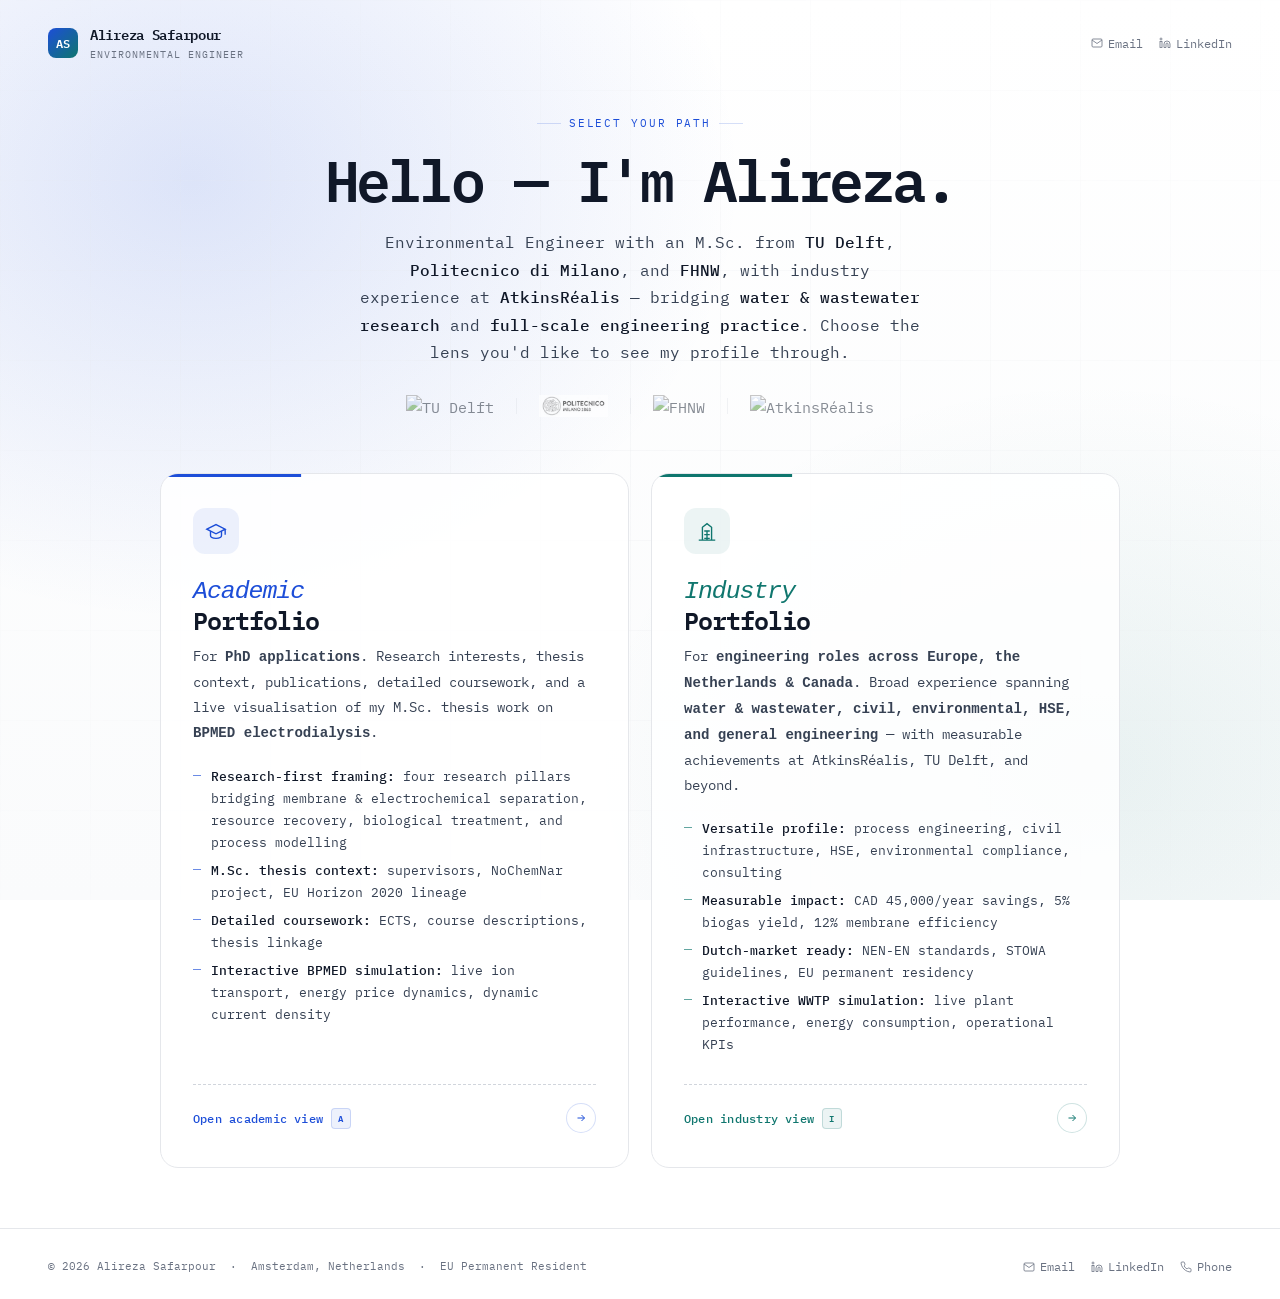
==== commit 053d7c1b: "replace homepage with new website" ====
--- a/index.html
+++ b/index.html
@@ -148,7 +148,7 @@
 
   <div class="intro">
     <div class="intro-tag">Select your path</div>
-    <h1>Hello — I'm Alireza. <br><span class="accent">Which side brought you here?</span></h1>
+    <h1>Hello — I'm Alireza.</h1>
     <p class="intro-sub">Environmental Engineer with an M.Sc. from <strong>TU Delft</strong>, <strong>Politecnico di Milano</strong>, and <strong>FHNW</strong>, with industry experience at <strong>AtkinsRéalis</strong> — bridging <strong>water &amp; wastewater research</strong> and <strong>full-scale engineering practice</strong>. Choose the lens you'd like to see my profile through.</p>
     <div class="intro-logos">
       <img src="https://upload.wikimedia.org/wikipedia/en/b/b5/TU_Delft_Logo.svg" onerror="this.onerror=null;this.src='https://upload.wikimedia.org/wikipedia/de/b/b5/TU_Delft_Logo.svg'" alt="TU Delft">
@@ -230,3264 +230,3 @@
 
 </body>
 </html>
-<!DOCTYPE html>
-<html lang="en">
-<head>
-<meta charset="UTF-8">
-<meta name="viewport" content="width=device-width, initial-scale=1.0">
-<title>Alireza Safarpour — Environmental Engineer &amp; Researcher</title>
-<link rel="preconnect" href="https://fonts.googleapis.com">
-<link href="https://fonts.googleapis.com/css2?family=IBM+Plex+Mono:wght@300;400;500;600&display=swap" rel="stylesheet">
-<style>
-*,*::before,*::after{margin:0;padding:0;box-sizing:border-box}
-:root{
-  --bg:#ffffff;
-  --bg2:oklch(98.5% .002 247.839);
-  --bg3:oklch(96.7% .003 264.542);
-  --border:oklch(92.8% .006 264.531);
-  --border-light:oklch(96.7% .003 264.542);
-  --border-strong:oklch(87.2% .01 258.338);
-  --text:oklch(37.3% .034 259.733);
-  --text-dim:oklch(55.1% .027 264.364);
-  --text-dark:oklch(21% .034 264.665);
-  --white:#ffffff;
-  --accent:#1d4ed8;
-  --accent2:#1e40af;
-  --accent-light:rgba(29,78,216,0.08);
-  --accent-border:rgba(29,78,216,0.18);
-  --accent-glow:rgba(29,78,216,0.26);
-  --teal:#0f766e;
-  --teal-light:rgba(15,118,110,0.08);
-  --amber:#b45309;
-  --amber-light:rgba(180,83,9,0.08);
-  --slate:#475569;
-  --slate-light:rgba(71,85,105,0.08);
-  --shadow:0 16px 40px rgba(17,24,39,0.06);
-  --mono:'IBM Plex Mono',monospace;
-}
-html{scroll-behavior:smooth}
-body{background:var(--bg);color:var(--text);font-family:var(--mono);font-size:15.4px;line-height:1.74;font-weight:400;-webkit-font-smoothing:antialiased}
-a{color:var(--accent);text-decoration:none;transition:color .2s}
-a:hover{color:var(--accent2)}
-::selection{background:rgba(29,78,216,0.14);color:var(--text-dark)}
-
-/* ─── NAV ─── */
-nav{position:fixed;top:0;left:0;right:0;z-index:100;padding:16px 48px;display:flex;justify-content:space-between;align-items:center;background:rgba(255,255,255,0.82);backdrop-filter:blur(14px);border-bottom:1px solid transparent;transition:border-color .3s}
-nav.scrolled{border-bottom-color:var(--border)}
-.nav-name{font-size:1rem;color:var(--text-dark);font-weight:600;letter-spacing:-0.03em}
-.nav-right{display:flex;align-items:center;gap:24px}
-.nav-links{display:flex;gap:24px;list-style:none}
-.nav-links a{color:var(--text-dim);font-size:.8rem;font-weight:500;letter-spacing:.01em;transition:color .2s}
-.nav-links a:hover{color:var(--text-dark)}
-.lang-switch{position:relative}
-.lang-btn{background:none;border:1px solid var(--border);border-radius:6px;padding:4px 10px;font-family:var(--mono);font-size:.68rem;color:var(--text-dim);cursor:pointer;transition:all .2s;display:flex;align-items:center;gap:4px}
-.lang-btn:hover{border-color:var(--accent-border);color:var(--accent)}
-.lang-btn svg{width:10px;height:10px;transition:transform .2s}
-.lang-switch.open .lang-btn svg{transform:rotate(180deg)}
-.lang-menu{position:absolute;top:calc(100% + 6px);right:0;background:var(--white);border:1px solid var(--border);border-radius:8px;box-shadow:var(--shadow);padding:4px;min-width:110px;opacity:0;pointer-events:none;transform:translateY(-4px);transition:all .2s;z-index:200}
-.lang-switch.open .lang-menu{opacity:1;pointer-events:auto;transform:translateY(0)}
-.lang-option{display:block;width:100%;text-align:left;background:none;border:none;padding:6px 12px;font-family:var(--mono);font-size:.7rem;color:var(--text);cursor:pointer;border-radius:5px;transition:background .15s}
-.lang-option:hover{background:var(--bg2)}
-.lang-option.active{color:var(--accent);font-weight:500}
-.nav-toggle{display:none;background:none;border:none;cursor:pointer;padding:4px}
-.nav-toggle span{display:block;width:18px;height:1.5px;background:var(--text-dark);margin:3.5px 0;transition:all .3s}
-
-/* ─── HERO ─── */
-.hero{position:relative;min-height:100vh;display:flex;flex-direction:column;overflow:hidden;background:var(--white)}
-.hero::before{content:'';position:absolute;inset:0;pointer-events:none;background:radial-gradient(ellipse 960px 1200px at 0% 0%,rgba(29,78,216,0.22) 0%,rgba(29,78,216,0.12) 22%,rgba(29,78,216,0.04) 42%,rgba(255,255,255,0.74) 72%,rgba(255,255,255,0.96) 90%,#fff 100%)}
-.hero::after{content:'';position:absolute;inset:0;pointer-events:none;background-image:linear-gradient(to right,rgba(229,231,235,0.42) 1px,transparent 1px),linear-gradient(to bottom,rgba(229,231,235,0.42) 1px,transparent 1px);background-size:180px 180px;mask-image:radial-gradient(82% 82% at 100% 0,#fff,transparent);opacity:.66}
-.hero-top,.sim-wrapper{position:relative;z-index:1}
-.hero-top{flex:1;display:flex;flex-direction:column;justify-content:center;padding:110px 48px 32px}
-.hero-code{font-family:var(--mono);font-size:.68rem;color:var(--text-dim);letter-spacing:.08em;margin-bottom:20px;opacity:0;animation:fadeIn .6s .2s forwards;user-select:none}
-.hero-code span{color:var(--accent);opacity:.72}
-.hero-greeting{font-size:.94rem;color:var(--text-dim);font-weight:400;margin-bottom:8px;opacity:0;animation:fadeIn .6s .35s forwards}
-.hero-name-row{display:flex;align-items:center;gap:36px;margin-bottom:16px;flex-wrap:wrap}
-.hero-name{font-family:var(--mono);font-size:clamp(2.9rem,6.25vw,4.95rem);color:var(--text-dark);font-weight:600;letter-spacing:-0.065em;line-height:1.02;opacity:0;animation:fadeIn .6s .5s forwards;max-width:10ch}
-.hero-logos{display:flex;align-items:center;flex-wrap:wrap;gap:26px;opacity:0;animation:fadeIn .6s .7s forwards}
-.hero-logos .logo-item{height:30px;display:flex;align-items:center;opacity:.62;filter:grayscale(15%);transition:opacity .24s,filter .24s,transform .24s}
-.hero-logos .logo-item:hover{opacity:.94;filter:grayscale(0);transform:translateY(-1px)}
-.hero-logos .logo-item img{height:100%;width:auto;max-height:30px;object-fit:contain;display:block}
-.hero-logos-sep{width:1px;height:20px;background:var(--border-strong);opacity:.42}
-.hero-role{font-size:.96rem;color:var(--text);font-weight:400;opacity:0;animation:fadeIn .6s .65s forwards;max-width:54rem}
-.hero-hint{font-family:var(--mono);font-size:.69rem;color:var(--text-dim);opacity:0;animation:fadeIn .6s .82s forwards;margin-top:14px;max-width:58rem}
-.hero-hint em{color:var(--accent);font-style:normal}
-
-/* Social icons row in hero */
-.hero-socials{display:flex;gap:16px;margin-top:24px;opacity:0;animation:fadeIn .6s .9s forwards}
-.hero-socials a{width:36px;height:36px;border-radius:8px;border:1px solid var(--border);display:flex;align-items:center;justify-content:center;transition:all .2s;color:var(--text-dim);background:rgba(255,255,255,0.74);box-shadow:0 1px 0 rgba(255,255,255,0.9) inset}
-.hero-socials a:hover{border-color:var(--accent-border);color:var(--accent);background:rgba(255,255,255,0.94);box-shadow:0 8px 18px rgba(29,78,216,0.08)}
-.hero-socials a svg{width:16px;height:16px;stroke:currentColor;fill:none;stroke-width:1.5}
-
-.sim-wrapper{width:100%;height:438px;position:relative;border-top:1px solid var(--border);border-bottom:1px solid var(--border);background:linear-gradient(180deg,rgba(29,78,216,0.05) 0%,rgba(255,255,255,0.96) 26%,rgba(247,249,252,0.98) 100%);opacity:0;animation:fadeIn .7s 1s forwards;overflow:hidden}
-.sim-wrapper::before{content:'';position:absolute;inset:0;pointer-events:none;background:radial-gradient(circle at 10% 18%,rgba(29,78,216,0.08),transparent 32%),radial-gradient(circle at 88% 20%,rgba(180,83,9,0.05),transparent 28%),linear-gradient(to right,rgba(229,231,235,0.42) 1px,transparent 1px),linear-gradient(to bottom,rgba(229,231,235,0.42) 1px,transparent 1px);background-size:auto,auto,96px 96px,96px 96px;opacity:.78}
-#wwtp-canvas{width:100%;height:100%;display:block;position:relative;z-index:1}
-.sim-topbar{position:absolute;top:6px;left:20px;display:grid;grid-template-columns:minmax(320px,608px) 404px 404px;gap:18px;align-items:start;width:calc(100% - 40px);max-width:1452px;z-index:6}
-.sim-heading{min-width:0;max-width:620px;padding:12px 14px;border:1px solid var(--border);border-radius:14px;background:rgba(255,255,255,0.86);backdrop-filter:blur(12px);box-shadow:0 8px 20px rgba(17,24,39,0.04)}
-.sim-eyebrow{display:inline-flex;align-items:center;gap:8px;font-family:var(--mono);font-size:.58rem;color:var(--accent);letter-spacing:.12em;text-transform:uppercase;padding:5px 10px;border:1px solid var(--accent-border);border-radius:999px;background:rgba(255,255,255,0.88);box-shadow:0 6px 18px rgba(17,24,39,0.04)}
-.sim-title{font-family:var(--mono);font-size:.84rem;color:var(--text-dark);font-weight:600;line-height:1.55;letter-spacing:-0.02em;margin-top:10px}
-.sim-description{font-family:var(--mono);font-size:.6rem;color:var(--text-dim);line-height:1.65;margin-top:8px}
-.sim-controls{display:flex;flex-direction:column;gap:8px;width:404px;align-self:flex-start}
-.sim-control-group{display:flex;flex-direction:column;gap:6px;padding:10px 12px;border:1px solid var(--border);border-radius:12px;background:rgba(255,255,255,0.82);backdrop-filter:blur(12px);box-shadow:0 8px 20px rgba(17,24,39,0.04)}
-.sim-control-label{font-family:var(--mono);font-size:.54rem;color:var(--text-dim);letter-spacing:.12em;text-transform:uppercase}
-.sim-chip-row{display:flex;flex-wrap:wrap;gap:6px}
-.sim-chip{appearance:none;background:var(--white);border:1px solid var(--border);border-radius:999px;padding:6px 10px;font-family:var(--mono);font-size:.58rem;color:var(--text);cursor:pointer;transition:border-color .2s,background .2s,color .2s,transform .2s}
-.sim-chip:hover{border-color:var(--accent-border);color:var(--accent);transform:translateY(-1px)}
-.sim-chip.active{background:var(--accent);border-color:var(--accent);color:var(--white)}
-.sim-chip:disabled{cursor:not-allowed;opacity:.5;transform:none}
-.sim-kpis{display:grid;grid-template-columns:repeat(2,minmax(0,1fr));gap:8px;width:404px;align-self:start;height:auto}
-.sim-kpi{display:flex;flex-direction:column;justify-content:flex-start;height:100%;padding:6px 8px;border:1px solid var(--border);border-radius:12px;background:rgba(255,255,255,0.82);backdrop-filter:blur(12px);box-shadow:0 8px 18px rgba(17,24,39,0.04);min-height:0}
-.sim-kpi-label{display:block;font-family:var(--mono);font-size:.49rem;color:var(--text-dim);letter-spacing:.1em;text-transform:uppercase;margin-bottom:5px}
-.sim-kpi-value{display:block;font-family:var(--mono);font-size:.94rem;color:var(--text-dark);font-weight:600;line-height:1.15;font-variant-numeric:tabular-nums}
-.sim-kpi-value.accent{color:var(--accent)}
-.sim-kpi-value.amber{color:var(--amber)}
-.sim-kpi-value.teal{color:var(--teal)}
-.sim-kpi small{display:block;margin-top:3px;font-size:.5rem;color:var(--text-dim);line-height:1.34}
-.sim-status{display:none}
-.sim-note,.sim-badges,.sim-badge{display:none}
-.sim-legend{position:absolute;left:20px;right:20px;bottom:16px;display:flex;gap:12px;font-family:var(--mono);font-size:.56rem;color:var(--text);background:rgba(255,255,255,0.82);backdrop-filter:blur(8px);padding:6px 10px;border-radius:10px;border:1px solid var(--border);z-index:6;box-shadow:0 2px 8px rgba(17,24,39,0.04);flex-wrap:wrap;pointer-events:none}
-.sim-legend-item{display:flex;align-items:center;gap:5px}
-.sim-legend-dot{width:7px;height:7px;border-radius:50%;display:inline-block}
-.sim-cite{position:absolute;left:20px;bottom:56px;max-width:32rem;font-family:var(--mono);font-size:.53rem;color:var(--text-dim);background:rgba(255,255,255,0.72);backdrop-filter:blur(8px);padding:5px 9px;border-radius:8px;border:1px solid var(--border-light);z-index:6;letter-spacing:.02em;pointer-events:none}
-.sim-cite strong{color:var(--text);font-weight:500}
-.sim-price-shell{width:100%;padding:0;border:0;border-radius:12px;background:rgba(255,255,255,0.84);backdrop-filter:blur(12px);box-shadow:none;opacity:0;max-height:0;overflow:hidden;transform:translateY(-4px);pointer-events:none;transition:opacity .22s,transform .22s,max-height .22s,padding .22s,border-width .22s,box-shadow .22s}
-.sim-price-shell.active{opacity:1;max-height:220px;padding:8px;border:1px solid var(--border);box-shadow:0 8px 20px rgba(17,24,39,0.04);transform:translateY(0)}
-.sim-price-title{display:flex;justify-content:space-between;gap:8px;font-family:var(--mono);font-size:.54rem;color:var(--text-dim);letter-spacing:.06em;margin-bottom:6px}
-.sim-price-title strong{color:var(--text-dark);font-weight:600}
-#price-canvas{width:100%;height:76px;display:block}
-.sim-price-foot{font-family:var(--mono);font-size:.52rem;color:var(--text-dim);line-height:1.6;margin-top:4px}
-@media(max-width:1100px){
-  .sim-wrapper{height:520px}
-  .sim-topbar{grid-template-columns:minmax(240px,1fr) 320px 320px;gap:14px;max-width:1000px}
-  .sim-controls,.sim-kpis{width:320px}
-}
-@media(max-width:800px){
-  .hero-name-row{gap:18px}
-  .hero-logos{gap:16px}
-  .hero-logos .logo-item{height:22px}
-  .hero-logos .logo-item img{max-height:22px}
-  .hero-logos-sep{display:none}
-  .sim-wrapper{height:500px}
-  .sim-topbar{top:12px;left:12px;right:12px;display:grid;grid-template-columns:1fr;gap:8px;width:auto;max-width:none}
-  .sim-title{font-size:.78rem}
-  .sim-description{font-size:.57rem}
-  .sim-controls,.sim-kpis{width:auto}
-  .sim-kpis{grid-template-rows:none;height:auto}
-  .sim-chip{font-size:.56rem;padding:6px 8px}
-  .sim-kpis{gap:6px}
-  .sim-kpi{padding:8px 9px;min-height:66px;height:auto}
-  .sim-kpi-value{font-size:.94rem}
-  .sim-kpi small{font-size:.51rem}
-  .sim-cite{display:none}
-  .sim-legend{left:12px;right:12px;bottom:12px;gap:8px;padding:5px 8px;font-size:.5rem}
-  #price-canvas{height:56px}
-}
-@media(max-width:560px){
-  .sim-wrapper{height:540px}
-  .sim-kpis{grid-template-columns:repeat(2,minmax(0,1fr))}
-  .sim-legend{display:none}
-}
-.hero-scroll{display:none}
-@keyframes bobble{0%,100%{transform:translateY(0)}50%{transform:translateY(4px)}}
-@keyframes fadeIn{from{opacity:0;transform:translateY(12px)}to{opacity:1;transform:translateY(0)}}
-
-/* ─── TWO-COL SECTION LAYOUT ─── */
-.section{padding:80px 48px;border-top:1px solid var(--border-light);background:linear-gradient(180deg,rgba(255,255,255,0.98),rgba(249,250,251,0.86))}
-.section-inner{display:grid;grid-template-columns:220px 1fr;gap:48px;align-items:start}
-.section-side{position:sticky;top:100px}
-.section-label{font-family:var(--mono);font-size:.67rem;color:var(--accent);letter-spacing:.12em;text-transform:uppercase;margin-bottom:6px}
-.section-title{font-family:var(--mono);font-size:clamp(1.12rem,2.3vw,1.56rem);color:var(--text-dark);font-weight:600;letter-spacing:-0.045em;line-height:1.3}
-.section-underline{width:32px;height:2px;background:var(--accent);margin-top:10px;border-radius:1px}
-
-/* ─── ABOUT ─── */
-.about-text{font-size:.94rem;line-height:1.84;margin-bottom:18px;font-weight:400}
-.about-text strong{color:var(--text-dark);font-weight:500}
-.skill-pills{display:flex;flex-wrap:wrap;gap:6px;margin-top:24px}
-.skill-pills span{font-family:var(--mono);font-size:.66rem;padding:5px 12px;border:1px solid var(--border);border-radius:999px;color:var(--text-dim);transition:all .2s;cursor:default;background:rgba(255,255,255,0.85)}
-.skill-pills span:hover{border-color:var(--accent-border);color:var(--accent);background:var(--accent-light)}
-
-/* ─── NEWS ─── */
-.news-list{list-style:none}
-.news-item{display:flex;gap:16px;padding:14px 0;border-bottom:1px solid var(--border-light);align-items:baseline}
-.news-item:last-child{border-bottom:none}
-.news-dot{width:7px;height:7px;border-radius:50%;background:var(--accent);flex-shrink:0;margin-top:7px;box-shadow:0 0 0 5px rgba(29,78,216,0.07)}
-.news-date{font-family:var(--mono);font-size:.7rem;color:var(--text-dim);min-width:96px;flex-shrink:0;font-weight:500}
-.news-text{font-size:.89rem;font-weight:400;line-height:1.76}
-.news-text strong{color:var(--text-dark);font-weight:500}
-
-/* ─── EXPERIENCE ─── */
-.exp-item{display:flex;gap:18px;padding:26px 0;border-bottom:1px solid var(--border-light);align-items:flex-start}
-.exp-item:last-child{border-bottom:none}
-.exp-logo{width:48px;height:48px;border-radius:10px;flex-shrink:0;background:var(--white);border:1px solid var(--border);display:flex;align-items:center;justify-content:center;overflow:hidden;margin-top:2px;box-shadow:0 1px 3px rgba(17,24,39,0.04);transition:transform .2s,border-color .2s}
-.exp-item:hover .exp-logo{border-color:var(--accent-border);transform:scale(1.03)}
-.exp-logo img{width:100%;height:100%;object-fit:contain;padding:5px}
-.exp-body{flex:1;min-width:0}
-.exp-header{display:flex;justify-content:space-between;align-items:baseline;flex-wrap:wrap;gap:6px;margin-bottom:1px}
-.exp-company{font-size:.94rem;color:var(--text-dark);font-weight:600}
-.exp-period{font-family:var(--mono);font-size:.68rem;color:var(--text-dim)}
-.exp-role{font-size:.84rem;color:var(--accent);font-weight:500;margin-bottom:4px}
-.exp-supervisors{font-family:var(--mono);font-size:.68rem;color:var(--text-dim);margin-bottom:10px;padding-bottom:8px;border-bottom:1px dashed var(--border-light)}
-.exp-context{font-size:.85rem;font-weight:400;line-height:1.78;margin-bottom:10px;color:var(--text);padding:10px 14px;background:var(--bg2);border-left:2px solid var(--accent);border-radius:0 6px 6px 0}
-.exp-context strong{color:var(--text-dark);font-weight:500}
-.exp-bullets{list-style:none;margin-bottom:12px}
-.exp-bullets li{position:relative;padding-left:12px;margin-bottom:7px;font-size:.855rem;font-weight:400;line-height:1.76}
-.exp-bullets li::before{content:'\2013';position:absolute;left:0;color:var(--text-dim);font-size:.7rem}
-.exp-bullets .hl{color:var(--amber);font-weight:500}
-.exp-skills{display:flex;flex-wrap:wrap;gap:4px;margin-top:10px;padding-top:10px;border-top:1px dashed var(--border-light)}
-.exp-skills span{font-family:var(--mono);font-size:.6rem;padding:3px 9px;border-radius:999px;background:var(--accent-light);color:var(--accent);border:1px solid var(--accent-border);font-weight:500}
-.exp-takeaway{margin-top:10px;font-size:.8rem;color:var(--text-dim);font-style:italic;line-height:1.72;padding-left:12px;border-left:2px solid var(--border-strong)}
-.exp-takeaway strong{color:var(--text-dark);font-style:normal;font-weight:500}
-
-/* ─── PROJECTS ─── */
-.projects-grid{display:grid;grid-template-columns:1fr 1fr;gap:14px}
-.proj-card{position:relative;padding:22px;border:1px solid var(--border);border-radius:14px;background:linear-gradient(180deg,rgba(255,255,255,0.96),rgba(249,250,251,0.92));transition:all .25s;cursor:default;overflow:hidden;box-shadow:0 8px 24px rgba(17,24,39,0.04)}
-.proj-card::before{content:'';position:absolute;left:0;top:0;right:0;height:3px;background:var(--card-accent,var(--accent))}
-.proj-card:hover{border-color:var(--accent-border);transform:translateY(-2px);box-shadow:var(--shadow)}
-.proj-card:nth-child(1){--card-accent:var(--accent);background:linear-gradient(180deg,rgba(29,78,216,0.07),rgba(255,255,255,0.98) 46%)}
-.proj-card:nth-child(2){--card-accent:var(--teal);background:linear-gradient(180deg,rgba(15,118,110,0.06),rgba(255,255,255,0.98) 46%)}
-.proj-card:nth-child(3){--card-accent:var(--amber);background:linear-gradient(180deg,rgba(180,83,9,0.06),rgba(255,255,255,0.98) 46%)}
-.proj-card:nth-child(4){--card-accent:var(--slate);background:linear-gradient(180deg,rgba(71,85,105,0.06),rgba(255,255,255,0.98) 46%)}
-.proj-emoji{font-size:1.05rem;margin-bottom:12px;display:block}
-.proj-card h3{font-family:var(--mono);font-size:.93rem;color:var(--text-dark);font-weight:600;margin-bottom:8px;line-height:1.45;letter-spacing:-0.03em}
-.proj-card p{font-size:.8rem;font-weight:400;line-height:1.76;margin-bottom:12px}
-.proj-tags{display:flex;flex-wrap:wrap;gap:4px}
-.proj-tags span{font-family:var(--mono);font-size:.58rem;padding:3px 8px;border-radius:999px;background:var(--accent-light);color:var(--accent);border:1px solid var(--accent-border)}
-.proj-card:nth-child(2) .proj-tags span{background:var(--teal-light);border-color:rgba(15,118,110,0.16);color:var(--teal)}
-.proj-card:nth-child(3) .proj-tags span{background:var(--amber-light);border-color:rgba(180,83,9,0.16);color:var(--amber)}
-.proj-card:nth-child(4) .proj-tags span{background:var(--slate-light);border-color:rgba(71,85,105,0.16);color:var(--slate)}
-
-/* ─── EDUCATION ─── */
-.edu-item{display:flex;gap:16px;align-items:flex-start;padding:26px;border:1px solid var(--border);border-radius:14px;background:linear-gradient(180deg,rgba(255,255,255,0.98),rgba(249,250,251,0.9));margin-bottom:14px;transition:border-color .2s,transform .2s,box-shadow .2s}
-.edu-item:hover{border-color:var(--accent-border);transform:translateY(-1px);box-shadow:0 10px 28px rgba(17,24,39,0.04)}
-.edu-logos{display:flex;flex-direction:column;gap:5px;flex-shrink:0}
-.edu-logo{width:42px;height:42px;border-radius:9px;background:var(--white);border:1px solid var(--border);display:flex;align-items:center;justify-content:center;overflow:hidden;box-shadow:0 1px 3px rgba(17,24,39,0.04);transition:border-color .2s}
-.edu-item:hover .edu-logo{border-color:var(--accent-border)}
-.edu-logo img{width:100%;height:100%;object-fit:contain;padding:4px}
-.edu-content{flex:1;min-width:0}
-.edu-header{display:flex;justify-content:space-between;align-items:baseline;flex-wrap:wrap;gap:6px;margin-bottom:4px}
-.edu-degree{font-family:var(--mono);font-size:.95rem;color:var(--text-dark);font-weight:600;letter-spacing:-0.025em}
-.edu-period{font-family:var(--mono);font-size:.68rem;color:var(--text-dim)}
-.edu-school{font-size:.84rem;color:var(--text);font-weight:400;margin-bottom:14px;line-height:1.7}
-.edu-school strong{color:var(--text-dark);font-weight:500}
-.edu-narrative{font-size:.85rem;line-height:1.78;margin-bottom:14px;color:var(--text)}
-.edu-narrative strong{color:var(--text-dark);font-weight:500}
-.edu-block{margin-bottom:14px}
-.edu-block-title{font-family:var(--mono);font-size:.64rem;color:var(--accent);letter-spacing:.1em;text-transform:uppercase;font-weight:600;margin-bottom:8px}
-.edu-block p{font-size:.84rem;line-height:1.78;margin-bottom:6px}
-.edu-block p strong{color:var(--text-dark);font-weight:500}
-.coursework-grid{display:grid;grid-template-columns:repeat(2,1fr);gap:8px;margin-top:6px}
-.coursework-item{padding:9px 12px;border:1px solid var(--border-light);border-radius:8px;background:rgba(255,255,255,0.75);font-size:.78rem;line-height:1.5;transition:border-color .2s,background .2s}
-.coursework-item:hover{border-color:var(--accent-border);background:var(--accent-light)}
-.coursework-item strong{color:var(--text-dark);font-weight:500;display:block;margin-bottom:2px;font-size:.8rem}
-.coursework-item .cw-ects{font-family:var(--mono);font-size:.62rem;color:var(--accent);font-weight:500}
-.coursework-item .cw-desc{font-size:.74rem;color:var(--text-dim);display:block;margin-top:3px;line-height:1.55}
-@media(max-width:800px){.coursework-grid{grid-template-columns:1fr}}
-.edu-scholarship{padding:10px 14px;background:var(--accent-light);border-left:2px solid var(--accent);border-radius:0 6px 6px 0;font-size:.8rem;line-height:1.7;color:var(--text);margin-top:10px}
-.edu-scholarship strong{color:var(--text-dark);font-weight:500}
-
-/* ─── CONTACT ─── */
-.contact-grid{display:grid;grid-template-columns:1fr 1fr;gap:12px}
-.contact-card{padding:18px;border:1px solid var(--border);border-radius:14px;background:linear-gradient(180deg,rgba(255,255,255,0.98),rgba(249,250,251,0.9));display:flex;align-items:center;gap:14px;transition:border-color .2s,transform .2s,box-shadow .2s}
-.contact-card:hover{border-color:var(--accent-border);transform:translateY(-1px);box-shadow:0 10px 26px rgba(17,24,39,0.04)}
-.contact-icon{width:34px;height:34px;border-radius:10px;background:var(--accent-light);display:flex;align-items:center;justify-content:center;flex-shrink:0}
-.contact-icon svg{width:15px;height:15px;stroke:var(--accent);fill:none;stroke-width:1.5}
-.contact-label{font-family:var(--mono);font-size:.6rem;color:var(--text-dim);text-transform:uppercase;letter-spacing:.06em;margin-bottom:1px}
-.contact-value{font-size:.82rem;color:var(--text-dark);font-weight:500}
-.contact-value a{color:var(--text-dark);text-decoration:none;border-bottom:1px solid var(--border);padding-bottom:1px;transition:border-color .2s}
-.contact-value a:hover{border-color:var(--accent);color:var(--accent)}
-
-/* ─── FOOTER ─── */
-footer{padding:40px 48px;border-top:1px solid var(--border);background:var(--bg)}
-.footer-inner{display:flex;justify-content:space-between;align-items:baseline;flex-wrap:wrap;gap:16px}
-.footer-copy{font-family:var(--mono);font-size:.62rem;color:var(--text-dim)}
-.footer-links{display:flex;gap:18px}
-.footer-links a{font-size:.82rem;color:var(--text-dim);transition:color .2s}
-.footer-links a:hover{color:var(--accent)}
-
-/* ─── RESEARCH INTERESTS ─── */
-.research-grid{display:grid;grid-template-columns:repeat(2,1fr);gap:14px;margin-top:16px}
-.research-card{position:relative;padding:22px;border:1px solid var(--border);border-radius:14px;background:linear-gradient(180deg,rgba(255,255,255,0.96),rgba(249,250,251,0.92));transition:all .25s;box-shadow:0 8px 24px rgba(17,24,39,0.04)}
-.research-card::before{content:'';position:absolute;left:0;top:0;bottom:0;width:3px;background:var(--card-accent,var(--accent));border-radius:3px 0 0 3px}
-.research-card:hover{border-color:var(--accent-border);transform:translateY(-1px);box-shadow:var(--shadow)}
-.research-card:nth-child(1){--card-accent:var(--accent)}
-.research-card:nth-child(2){--card-accent:var(--teal)}
-.research-card:nth-child(3){--card-accent:var(--amber)}
-.research-card:nth-child(4){--card-accent:var(--slate)}
-.research-num{font-family:var(--mono);font-size:.6rem;color:var(--text-dim);letter-spacing:.08em;margin-bottom:10px;font-weight:500}
-.research-card h3{font-family:var(--mono);font-size:.92rem;color:var(--text-dark);font-weight:600;margin-bottom:8px;line-height:1.4;letter-spacing:-0.025em}
-.research-card p{font-size:.82rem;font-weight:400;line-height:1.74;margin-bottom:12px}
-.research-tags{display:flex;flex-wrap:wrap;gap:4px}
-.research-tags span{font-family:var(--mono);font-size:.58rem;padding:3px 8px;border-radius:999px;background:var(--accent-light);color:var(--accent);border:1px solid var(--accent-border)}
-.research-card:nth-child(2) .research-tags span{background:var(--teal-light);border-color:rgba(15,118,110,0.16);color:var(--teal)}
-.research-card:nth-child(3) .research-tags span{background:var(--amber-light);border-color:rgba(180,83,9,0.16);color:var(--amber)}
-.research-card:nth-child(4) .research-tags span{background:var(--slate-light);border-color:rgba(71,85,105,0.16);color:var(--slate)}
-@media(max-width:800px){.research-grid{grid-template-columns:1fr}}
-
-/* ─── PUBLICATIONS ─── */
-.pub-item{padding:18px 22px;border:1px solid var(--border);border-radius:12px;background:rgba(255,255,255,0.9);margin-bottom:10px;transition:border-color .2s,transform .2s}
-.pub-item:hover{border-color:var(--accent-border);transform:translateY(-1px)}
-.pub-type{font-family:var(--mono);font-size:.6rem;color:var(--accent);letter-spacing:.1em;text-transform:uppercase;margin-bottom:6px;font-weight:500}
-.pub-title{font-size:.9rem;color:var(--text-dark);font-weight:500;line-height:1.5;margin-bottom:4px}
-.pub-meta{font-size:.76rem;color:var(--text-dim);font-weight:400;line-height:1.7}
-.pub-meta .pub-authors{color:var(--text);font-weight:500}
-
-/* ─── AWARDS ─── */
-.award-item{display:flex;gap:16px;padding:18px 22px;border:1px solid var(--border);border-radius:12px;background:rgba(255,255,255,0.9);margin-bottom:10px;transition:border-color .2s,transform .2s,box-shadow .2s;align-items:flex-start}
-.award-item:hover{border-color:var(--accent-border);transform:translateY(-1px);box-shadow:0 10px 28px rgba(17,24,39,0.04)}
-.award-icon{width:38px;height:38px;border-radius:10px;background:var(--accent-light);display:flex;align-items:center;justify-content:center;flex-shrink:0}
-.award-icon svg{width:18px;height:18px;stroke:var(--accent);fill:none;stroke-width:1.6}
-.award-body{flex:1;min-width:0}
-.award-header{display:flex;justify-content:space-between;align-items:baseline;flex-wrap:wrap;gap:6px;margin-bottom:2px}
-.award-title{font-size:.9rem;color:var(--text-dark);font-weight:600;letter-spacing:-0.02em}
-.award-year{font-family:var(--mono);font-size:.68rem;color:var(--text-dim)}
-.award-issuer{font-size:.78rem;color:var(--accent);font-weight:500;margin-bottom:4px}
-.award-desc{font-size:.8rem;font-weight:400;line-height:1.72}
-
-/* ─── REVEAL ─── */
-.reveal{opacity:0;transform:translateY(12px);transition:opacity .52s,transform .52s cubic-bezier(.23,1,.32,1)}
-.reveal.vis{opacity:1;transform:translateY(0)}
-
-/* ─── RESPONSIVE ─── */
-@media(max-width:800px){
-  nav{padding:12px 20px}
-  .nav-toggle{display:block}
-  .nav-links{position:fixed;top:48px;left:0;right:0;background:rgba(255,255,255,.97);backdrop-filter:blur(14px);flex-direction:column;padding:18px;gap:14px;transform:translateY(-120%);transition:transform .3s;border-bottom:1px solid var(--border)}
-  .nav-links.open{transform:translateY(0)}
-  .hero-top{padding:90px 20px 24px}
-  .section{padding:48px 20px}
-  .section-inner{grid-template-columns:1fr;gap:20px}
-  .section-side{position:static}
-  footer{padding:32px 20px}
-  .projects-grid,.contact-grid{grid-template-columns:1fr}
-  .hero-scroll{right:20px;bottom:10px}
-  .news-item{flex-direction:column;gap:3px}
-  .news-date{min-width:auto}
-}
-@media(prefers-reduced-motion:reduce){
-  html{scroll-behavior:auto}
-  *,*::before,*::after{animation-duration:.01ms!important;animation-iteration-count:1!important;transition-duration:.01ms!important}
-  .reveal,.reveal.vis{opacity:1;transform:none}
-  .hero-code,.hero-greeting,.hero-name,.hero-role,.hero-socials,.hero-hint,.hero-logos,.sim-wrapper{opacity:1;animation:none}
-}
-</style>
-</head>
-<body>
-
-<nav id="nav">
-  <span class="nav-name">Alireza Safarpour</span>
-  <div class="nav-right">
-    <ul class="nav-links" id="navLinks">
-      <li><a href="#about">About</a></li>
-      <li><a href="#research">Research</a></li>
-      <li><a href="#experience">Experience</a></li>
-      <li><a href="#projects">Projects</a></li>
-      <li><a href="#publications">Publications</a></li>
-      <li><a href="#education">Education</a></li>
-      <li><a href="#awards">Awards</a></li>
-      <li><a href="#contact">Contact</a></li>
-    </ul>
-    <button class="nav-toggle" id="navToggle" aria-label="Menu"><span></span><span></span><span></span></button>
-  </div>
-</nav>
-
-<!-- HERO -->
-<section class="hero">
-  <div class="hero-top">
-    <div class="hero-code"><span>H&#8322;O</span> &rarr; <span>[ ]</span> &#10230; <span>&asymp;</span> :: <span>&#9678;</span> &rarr; <span>&#10003;</span></div>
-    <div class="hero-greeting">Hello! &#128075;</div>
-    <div class="hero-name-row">
-      <h1 class="hero-name">This is Alireza</h1>
-      <div class="hero-logos">
-        <div class="logo-item" title="AtkinsRéalis"><img src="https://upload.wikimedia.org/wikipedia/commons/7/72/AtkinsR%C3%A9alis_logo.svg" onerror="this.onerror=null;this.src='https://logo.clearbit.com/atkinsrealis.com'" alt="AtkinsRéalis"></div>
-        <div class="hero-logos-sep"></div>
-        <div class="logo-item" title="TU Delft"><img src="https://upload.wikimedia.org/wikipedia/en/b/b5/TU_Delft_Logo.svg" onerror="this.onerror=null;this.src='https://upload.wikimedia.org/wikipedia/de/b/b5/TU_Delft_Logo.svg'" alt="TU Delft"></div>
-        <div class="hero-logos-sep"></div>
-        <div class="logo-item" title="Politecnico di Milano"><img src="[data-uri]" alt="Politecnico di Milano"></div>
-        <div class="hero-logos-sep"></div>
-        <div class="logo-item" title="FHNW"><img src="https://upload.wikimedia.org/wikipedia/commons/d/d3/FHNW_Logo.svg" onerror="this.onerror=null;this.src='https://logo.clearbit.com/fhnw.ch'" alt="FHNW"></div>
-      </div>
-    </div>
-    <p class="hero-role">Environmental Engineer &nbsp;|&nbsp; Researcher in Water &amp; Wastewater Treatment</p>
-    <div class="hero-socials">
-      <a href="mailto:Alireza.safarpour@mail.polimi.it" aria-label="Email"><svg viewBox="0 0 24 24"><path d="M4 4h16c1.1 0 2 .9 2 2v12c0 1.1-.9 2-2 2H4c-1.1 0-2-.9-2-2V6c0-1.1.9-2 2-2z"/><polyline points="22,6 12,13 2,6"/></svg></a>
-      <a href="https://www.linkedin.com/in/alirezasafarpour/" target="_blank" aria-label="LinkedIn"><svg viewBox="0 0 24 24"><path d="M16 8a6 6 0 0 1 6 6v7h-4v-7a2 2 0 0 0-4 0v7h-4v-7a6 6 0 0 1 6-6z"/><rect x="2" y="9" width="4" height="12"/><circle cx="4" cy="4" r="2"/></svg></a>
-      <a href="tel:+31683486623" aria-label="Phone"><svg viewBox="0 0 24 24"><path d="M22 16.92v3a2 2 0 0 1-2.18 2 19.79 19.79 0 0 1-8.63-3.07 19.5 19.5 0 0 1-6-6 19.79 19.79 0 0 1-3.07-8.67A2 2 0 0 1 4.11 2h3a2 2 0 0 1 2 1.72c.127.96.361 1.903.7 2.81a2 2 0 0 1-.45 2.11L8.09 9.91a16 16 0 0 0 6 6l1.27-1.27a2 2 0 0 1 2.11-.45c.907.339 1.85.573 2.81.7A2 2 0 0 1 22 16.92z"/></svg></a>
-    </div>
-    <p class="hero-hint">Explore the <em>BPMED stack</em> below by switching between thesis current-density cases or the clearly labeled portfolio extension for adaptive operation.</p>
-  </div>
-  <div class="sim-wrapper" style="position:relative">
-    <canvas id="wwtp-canvas"></canvas>
-    <div class="sim-topbar">
-      <div class="sim-heading">
-        <div class="sim-eyebrow">M.Sc. Thesis Visualisation</div>
-        <div class="sim-title">Bipolar membrane electrodialysis for ammonia recovery from ammonium sulfate scrubber effluent</div>
-        <p class="sim-description" id="sim-description">Thesis mode &middot; schematic based on the thesis BPMED stack and Narayen et al. (2024), with literature-supported ion transport and current-density tradeoffs.</p>
-      </div>
-      <div class="sim-controls">
-        <div class="sim-control-group">
-          <span class="sim-control-label">View</span>
-          <div class="sim-chip-row" id="mode-controls">
-            <button class="sim-chip active" type="button" data-mode="thesis">Thesis Mode</button>
-            <button class="sim-chip" type="button" data-mode="adaptive">Portfolio Extension</button>
-          </div>
-        </div>
-        <div class="sim-control-group" id="profile-group">
-          <span class="sim-control-label">Current Density</span>
-          <div class="sim-chip-row" id="profile-controls">
-            <button class="sim-chip" type="button" data-profile="25">25% LCD</button>
-            <button class="sim-chip active" type="button" data-profile="50">50% LCD</button>
-            <button class="sim-chip" type="button" data-profile="75">75% LCD</button>
-            <button class="sim-chip" type="button" data-profile="100">100% LCD</button>
-          </div>
-        </div>
-        <div class="sim-price-shell" id="price-shell" aria-hidden="true">
-          <div class="sim-price-title"><strong>Adaptive J</strong><span id="price-source">synthetic day-ahead profile</span></div>
-          <canvas id="price-canvas"></canvas>
-          <div class="sim-price-foot" id="price-foot">Portfolio extension only: current density follows electricity price while the BPMED geometry stays thesis-faithful.</div>
-        </div>
-      </div>
-      <div class="sim-kpis">
-        <div class="sim-kpi">
-          <span class="sim-kpi-label">J / J<sub>LCD</sub></span>
-          <strong class="sim-kpi-value accent" id="kpi-j">50%</strong>
-          <small id="kpi-j-note">Selected thesis case</small>
-        </div>
-        <div class="sim-kpi">
-          <span class="sim-kpi-label">NH&#8324;&#8314; Removed</span>
-          <strong class="sim-kpi-value amber" id="kpi-eta">0%</strong>
-          <small id="kpi-eta-note">Higher J speeds up recovery</small>
-        </div>
-        <div class="sim-kpi">
-          <span class="sim-kpi-label">Specific Energy</span>
-          <strong class="sim-kpi-value" id="kpi-pwr">0.0</strong>
-          <small id="kpi-pwr-note">MJ/kg NH&#8324;&#8314; removed</small>
-        </div>
-        <div class="sim-kpi">
-          <span class="sim-kpi-label">NH&#8323; Leakage</span>
-          <strong class="sim-kpi-value teal" id="kpi-leak">0.00</strong>
-          <small id="kpi-leak-note">Lower at higher current density</small>
-        </div>
-      </div>
-    </div>
-    <div class="sim-status">
-      <div class="sim-note" id="sim-note">Thesis mode shows the literature-supported mechanism: NH&#8324;&#8314; crosses the CEM into the base, SO&#8324;&#178;&#8315; crosses the AEM into the acid, and the BPM splits water into H&#8314; and OH&#8315;.</div>
-      <div class="sim-badges">
-        <span class="sim-badge">Thesis Fig. 19</span>
-        <span class="sim-badge">Narayen et al. 2024</span>
-        <span class="sim-badge" id="price-badge">Adaptive price layer hidden</span>
-      </div>
-    </div>
-    <div class="sim-legend">
-      <div class="sim-legend-item"><span class="sim-legend-dot" style="background:#0ea5e9"></span>NH&#8324;&#8314;</div>
-      <div class="sim-legend-item"><span class="sim-legend-dot" style="background:#0f766e"></span>SO&#8324;&#178;&#8315;</div>
-      <div class="sim-legend-item"><span class="sim-legend-dot" style="background:#b45309"></span>H&#8314;</div>
-      <div class="sim-legend-item"><span class="sim-legend-dot" style="background:#7c3aed"></span>OH&#8315;</div>
-      <div class="sim-legend-item"><span class="sim-legend-dot" style="background:#f59e0b;box-shadow:0 0 4px #f59e0b"></span>H&#8322;O &rarr; H&#8314; + OH&#8315;</div>
-    </div>
-    <div class="sim-cite">Based on my M.Sc. thesis &mdash; <strong>Ammonia Recovery from Industrial Scrubbing Effluent via BPMED</strong>, TU Delft &middot; Politecnico di Milano 2023</div>
-  </div>
-</section>
-
-<!-- ABOUT -->
-<section class="section" id="about">
-  <div class="section-inner reveal">
-    <div class="section-side">
-      <div class="section-label">About Me</div>
-      <div class="section-title">About Me</div>
-      <div class="section-underline"></div>
-    </div>
-    <div>
-      <p class="about-text">I am an <strong>Environmental Engineer</strong> holding an M.Sc. in Environmental Engineering awarded jointly by <strong>TU Delft</strong>, <strong>Politecnico di Milano</strong>, and <strong>FHNW (Switzerland)</strong> under the <strong>Erasmus</strong> programme — fully funded by the European Commission. My research and professional work sit at the interface of <strong>fundamental process engineering</strong> and <strong>applied pilot-scale research</strong> in water and wastewater treatment, with a consistent focus on sustainable technologies that recover value from waste streams.</p>
-      <p class="about-text">My M.Sc. thesis at TU Delft — supervised by <strong>Prof. dr. ir. Jules van Lier</strong> and <strong>H.L.F.M. Spanjers</strong> within the <strong>NoChemNar project</strong> (EU Horizon 2020 N2kWH continuation) — developed and optimised a pilot-scale <strong>bipolar membrane electrodialysis (BPMED)</strong> system for industrial wastewater treatment and resource recovery, combining experimental design, mass balance modelling, and pilot-plant commissioning. I subsequently joined <strong>AtkinsRéalis (Toronto)</strong> as a Process Engineer, where I optimised anaerobic digestion systems at municipal WWTPs — achieving CAD 45,000/year in operational savings and a 5% biogas yield increase — and authored regulatory and design documentation for full-scale wastewater infrastructure projects.</p>
-      <p class="about-text">My research focus is on <strong>membrane and electrochemical separations, resource recovery, anaerobic and biological treatment, and process modelling and scale-up</strong> &mdash; the interface between fundamental mechanism and engineered system, where scientific rigour meets real-world translational impact. I bring an uncommon combination of <em>fundamental research training</em>, <em>pilot-plant experimental skills</em>, and <em>full-scale industrial engineering experience</em>, and I am ready to contribute to a world-class research group from day one.</p>
-      <div class="skill-pills">
-        <span>water &amp; wastewater treatment</span><span>membrane processes</span><span>BPMED / electrodialysis</span><span>resource recovery</span><span>anaerobic digestion</span><span>pilot-scale research</span><span>process optimisation</span><span>mass balance modelling</span><span>design of experiments</span><span>ion chromatography</span><span>Python · R · MATLAB</span><span>Six Sigma</span><span>QGIS / ArcGIS</span><span>LaTeX</span><span>NEN-EN / STOWA</span>
-      </div>
-    </div>
-  </div>
-</section>
-
-<!-- RESEARCH INTERESTS -->
-<section class="section" id="research">
-  <div class="section-inner reveal">
-    <div class="section-side">
-      <div class="section-label">Research</div>
-      <div class="section-title">Research Interests</div>
-      <div class="section-underline"></div>
-    </div>
-    <div>
-      <p class="about-text">My research bridges <strong>fundamental process engineering</strong> and <strong>applied pilot-scale research</strong> in water and wastewater treatment, with a particular interest in sustainable technologies that recover value from waste streams. I am equally comfortable with experimental work, modelling, and combined approaches.</p>
-      <div class="research-grid">
-        <div class="research-card">
-          <div class="research-num">01</div>
-          <h3>Membrane &amp; Electrochemical Separation</h3>
-          <p>Bipolar membrane electrodialysis (BPMED), electrodialysis, and related membrane-based processes for selective ion separation, salt splitting, and contaminant removal from complex industrial wastewater streams.</p>
-          <div class="research-tags"><span>BPMED</span><span>electrodialysis</span><span>ion transport</span></div>
-        </div>
-        <div class="research-card">
-          <div class="research-num">02</div>
-          <h3>Resource Recovery &amp; Circular Water</h3>
-          <p>Converting wastewater streams into recoverable resources — acids, bases, nutrients, and energy — supporting circular economy principles in chemical, food, and municipal sectors.</p>
-          <div class="research-tags"><span>resource recovery</span><span>circular economy</span><span>sustainability</span></div>
-        </div>
-        <div class="research-card">
-          <div class="research-num">03</div>
-          <h3>Biological &amp; Anaerobic Treatment</h3>
-          <p>Optimisation of anaerobic digestion, biogas production, sludge-line performance, and biological nutrient removal for municipal and industrial wastewater treatment plants.</p>
-          <div class="research-tags"><span>anaerobic digestion</span><span>biogas</span><span>nutrient removal</span></div>
-        </div>
-        <div class="research-card">
-          <div class="research-num">04</div>
-          <h3>Process Optimisation &amp; Modelling</h3>
-          <p>Design of experiments, mass balance modelling, statistical analysis, and data-driven approaches for efficiency improvements and scale-up of water treatment processes.</p>
-          <div class="research-tags"><span>DoE</span><span>modelling</span><span>pilot scale-up</span></div>
-        </div>
-      </div>
-      <p class="about-text" style="margin-top:28px"><strong>Methodological approach:</strong> I combine laboratory experimentation, pilot-plant design and commissioning, process monitoring, ion chromatography, and statistical/numerical analysis (Python, R, DoE, Six Sigma). I am comfortable moving between fundamental studies and applied engineering contexts.</p>
-    </div>
-  </div>
-</section>
-
-<!-- EXPERIENCE -->
-<section class="section" id="experience">
-  <div class="section-inner">
-    <div class="section-side reveal">
-      <div class="section-label">Experience</div>
-      <div class="section-title">Experience</div>
-      <div class="section-underline"></div>
-    </div>
-    <div>
-      <div class="exp-item reveal">
-        <div class="exp-logo"><img src="https://logo.clearbit.com/tudelft.nl" onerror="this.onerror=null;this.src='https://www.google.com/s2/favicons?domain=tudelft.nl&sz=128'" alt="TU Delft logo"></div>
-        <div class="exp-body">
-          <div class="exp-header"><span class="exp-company">TU Delft — Department of Water Management, Netherlands</span><span class="exp-period">Nov 2021 – Aug 2023</span></div>
-          <div class="exp-role">Research Engineer — NoChemNar Project (EU Horizon 2020 continuation)</div>
-          <div class="exp-supervisors">Supervisors: Prof. dr. ir. J.B. (Jules) van Lier &amp; H.L.F.M. (Henri) Spanjers</div>
-          <div class="exp-context">
-            <strong>Research context.</strong> The NoChemNar project — a continuation of the EU Horizon 2020 N2kWH consortium — addresses a pressing challenge in industrial wastewater treatment: chemical-intensive neutralisation processes generate secondary waste streams and incur high operational costs. My thesis investigated <strong>bipolar membrane electrodialysis (BPMED)</strong> as an electrochemical alternative that simultaneously treats wastewater <em>and</em> recovers the constituent acids and bases as reusable resources, closing the chemical loop in line with circular economy principles.
-          </div>
-          <ul class="exp-bullets">
-            <li><strong>System design &amp; commissioning:</strong> Designed, constructed, and commissioned a laboratory-to-pilot scale BPMED stack including membrane configuration (anion, cation, and bipolar layers), electrode selection, hydraulic flow architecture, and data acquisition — one of few working BPMED pilot systems for industrial streams at TU Delft.</li>
-            <li><strong>Experimental methodology:</strong> Applied <strong>design of experiments (DoE)</strong> to systematically map the operating window across three key parameters — current density, recirculation flow rate, and feed composition — achieving a <span class="hl">12% improvement in recovery efficiency</span> over baseline conditions.</li>
-            <li><strong>Mathematical modelling:</strong> Developed a <strong>mass balance model</strong> describing ionic transport across bipolar membranes under varying feed chemistries. Model validation against experimental data showed <span class="hl">&lt;8% deviation</span>, enabling predictive scale-up analysis.</li>
-            <li><strong>Analytical chemistry:</strong> Performed ion chromatography (IC) analysis for feed, product, and waste streams; processed data in Python (NumPy, Pandas, Matplotlib) for statistical analysis, concentration profiling, and visualisation.</li>
-            <li><strong>Scientific communication:</strong> Authored regulatory-compliant technical reports documenting experimental procedures, results, uncertainty analysis, and scale-up feasibility for EU consortium stakeholders and project milestones.</li>
-            <li><strong>Collaboration:</strong> Worked across academic supervisors, industry partners, and the broader N2kWH research consortium, aligning outcomes with consortium deliverables.</li>
-          </ul>
-          <div class="exp-skills"><span>BPMED</span><span>membrane stack design</span><span>DoE</span><span>mass balance modelling</span><span>ion chromatography</span><span>Python</span><span>pilot commissioning</span><span>EU project reporting</span></div>
-          <div class="exp-takeaway"><strong>Research takeaway.</strong> This work shaped my core research interest: the interface between electrochemical separation fundamentals and pilot-scale process engineering. I learned how to translate a fundamental mechanism &mdash; ion transport across bipolar membranes &mdash; into a functioning, measurable, optimisable engineering system.</div>
-        </div>
-      </div>
-      <div class="exp-item reveal">
-        <div class="exp-logo"><img src="https://logo.clearbit.com/atkinsrealis.com" onerror="this.onerror=null;this.src='https://www.google.com/s2/favicons?domain=atkinsrealis.com&sz=128'" alt="AtkinsRéalis logo"></div>
-        <div class="exp-body">
-          <div class="exp-header"><span class="exp-company">AtkinsRéalis — Toronto, Ontario, Canada</span><span class="exp-period">Feb 2024 – Jan 2026</span></div>
-          <div class="exp-role">Environmental Process Engineer — Water &amp; Wastewater</div>
-          <div class="exp-context">
-            <strong>Industrial context.</strong> After completing my thesis at TU Delft, I joined AtkinsRéalis — one of the world's largest engineering consultancies — to gain hands-on exposure to full-scale municipal and industrial wastewater treatment. This experience grounded my research thinking in the operational realities of real treatment plants, their regulatory environments, and the economic constraints that shape what gets implemented.
-          </div>
-          <ul class="exp-bullets">
-            <li><strong>Anaerobic digestion optimisation:</strong> Led systematic optimisation of operating parameters (organic loading rate, retention time, mixing regimes, temperature control) across multiple municipal WWTPs — achieving <span class="hl">CAD 45,000/year operational cost reduction</span> and <span class="hl">5% improvement in biogas yield</span> through controlled pilot studies on operational digesters.</li>
-            <li><strong>Data-driven process engineering:</strong> Applied <strong>Six Sigma methodology (DMAIC)</strong> to operational water quality datasets (influent/effluent COD, BOD, N-species, P-species, TSS), identifying statistically significant process inefficiencies and implementing improvements that reduced reaction time by <span class="hl">8%</span>.</li>
-            <li><strong>Full-scale design:</strong> Developed process configurations for municipal and industrial wastewater treatment systems; conducted hydraulic profile checks, mass/energy balances, and troubleshooting of biological nutrient removal trains (activated sludge, MBBR, SBR variants).</li>
-            <li><strong>Regulatory &amp; technical writing:</strong> Authored tender documentation, technical specifications, environmental permit applications, and O&amp;M guidance documents — working to Ontario Ministry of Environment standards and parallel EU/Dutch frameworks.</li>
-            <li><strong>Field engineering:</strong> Conducted sampling campaigns, laboratory testing, and effluent quality monitoring to inform evidence-based process optimisation decisions.</li>
-          </ul>
-          <div class="exp-skills"><span>anaerobic digestion</span><span>biogas optimisation</span><span>Six Sigma / DMAIC</span><span>nutrient removal</span><span>process design</span><span>mass balance</span><span>regulatory writing</span><span>operational data analysis</span></div>
-          <div class="exp-takeaway"><strong>Research takeaway.</strong> This role sharpened my appreciation for the gap between laboratory discovery and implementable engineering — and reinforced why I want to pursue doctoral research: to close that gap through studies that are scientifically rigorous <em>and</em> practically translatable. I now understand why fundamental research into efficiency, stability, and scale-up matters so deeply in the water sector.</div>
-        </div>
-      </div>
-      <div class="exp-item reveal">
-        <div class="exp-logo"><img src="[data-uri]" alt="Sailab Jonob logo"></div>
-        <div class="exp-body">
-          <div class="exp-header"><span class="exp-company">Sailab Jonob — Tehran, Iran</span><span class="exp-period">Mar 2018 – Jul 2019</span></div>
-          <div class="exp-role">Civil Engineer — Municipal Water Infrastructure</div>
-          <div class="exp-context">
-            <strong>Entry into the water sector.</strong> My first professional role, focused on the operational and infrastructural side of municipal water management. This experience gave me ground-level understanding of how water and wastewater systems behave in practice — an intuition that later informed my more fundamental research work at TU Delft.
-          </div>
-          <ul class="exp-bullets">
-            <li>Managed operation and preventive maintenance of municipal sewer networks including inspection scheduling, fault diagnosis, and rehabilitation coordination</li>
-            <li>Prepared hydraulic analyses, technical site reports, and AutoCAD drawings for sewer capacity assessment and rehabilitation planning</li>
-            <li>Supported soil investigation campaigns and remediation planning for urban infrastructure projects</li>
-          </ul>
-          <div class="exp-skills"><span>hydraulic analysis</span><span>sewer network engineering</span><span>AutoCAD</span><span>field inspection</span><span>infrastructure planning</span></div>
-        </div>
-      </div>
-    </div>
-  </div>
-</section>
-
-<!-- PROJECTS -->
-<section class="section" id="projects">
-  <div class="section-inner">
-    <div class="section-side reveal">
-      <div class="section-label">Projects</div>
-      <div class="section-title">Selected Projects</div>
-      <div class="section-underline"></div>
-    </div>
-    <div class="projects-grid">
-      <div class="proj-card reveal"><span class="proj-emoji">💧</span><h3>M.Sc. Thesis — BPMED for Industrial Wastewater</h3><p>Design, commissioning, and optimisation of a pilot-scale bipolar membrane electrodialysis system for acid and base recovery from industrial wastewater. 12% efficiency improvement via DoE; mass balance models validated with &lt;8% deviation. Conducted within NoChemNar (EU Horizon 2020 continuation) at TU Delft.</p><div class="proj-tags"><span>BPMED</span><span>pilot design</span><span>DoE</span><span>mass balance</span></div></div>
-      <div class="proj-card reveal"><span class="proj-emoji">⚡</span><h3>Anaerobic Digestion Optimisation</h3><p>Optimised anaerobic digestion parameters across multiple municipal WWTPs at AtkinsRéalis. Delivered CAD 45,000/year operational savings and 5% biogas yield increase through systematic operational improvements and Six Sigma analysis.</p><div class="proj-tags"><span>anaerobic digestion</span><span>biogas</span><span>Six Sigma</span></div></div>
-      <div class="proj-card reveal"><span class="proj-emoji">🧪</span><h3>VOC Soil Remediation Strategy</h3><p>Remediation strategy for a VOC-contaminated industrial site at Politecnico di Milano. Risk assessment using regulatory frameworks, evaluation of soil vapor extraction, bioremediation, and chemical oxidation alternatives, with cost-benefit analysis. Supervisor: Assoc. Prof. Sabrina Saponaro.</p><div class="proj-tags"><span>soil remediation</span><span>VOC</span><span>risk assessment</span></div></div>
-      <div class="proj-card reveal"><span class="proj-emoji">🌍</span><h3>Landslide Early Warning WebGIS</h3><p>Web-based GIS for spatial monitoring and early warning of landslide-prone zones. Integrated multi-source geospatial data (topography, rainfall, land use) using QGIS with interactive visualisation. Supervisor: Prof. Maria Antonia Brovelli.</p><div class="proj-tags"><span>GIS</span><span>WebGIS</span><span>spatial analysis</span></div></div>
-    </div>
-  </div>
-</section>
-
-<!-- PUBLICATIONS -->
-<section class="section" id="publications">
-  <div class="section-inner">
-    <div class="section-side reveal">
-      <div class="section-label">Publications</div>
-      <div class="section-title">Publications &amp; Thesis</div>
-      <div class="section-underline"></div>
-    </div>
-    <div class="reveal">
-      <div class="pub-item">
-        <div class="pub-type">M.Sc. Thesis</div>
-        <div class="pub-title">Ammonia Recovery from Industrial Scrubbing Effluent via Bipolar Membrane Electrodialysis</div>
-        <div class="pub-meta"><span class="pub-authors">Safarpour, A.</span> (2023). M.Sc. Thesis, Politecnico di Milano &middot; Technische Universiteit Delft (Department of Water Management).</div>
-      </div>
-
-      <div class="pub-item">
-        <div class="pub-type">Review Article &middot; In Preparation</div>
-        <div class="pub-title">Bipolar Membrane Electrodialysis for Resource Recovery from Industrial Wastewater: Process Configurations, Performance Drivers, and Scale-up Outlook</div>
-        <div class="pub-meta"><span class="pub-authors">Safarpour, A.</span> (in preparation). A review article on BPMED for industrial wastewater treatment and resource recovery, currently being drafted.</div>
-      </div>
-
-      <p class="about-text" style="margin-top:18px;font-size:.84rem;color:var(--text-dim)">Additional research outputs from the NoChemNar project are in preparation and will be listed here as they are released.</p>
-    </div>
-  </div>
-</section>
-
-<!-- EDUCATION -->
-<section class="section" id="education">
-  <div class="section-inner">
-    <div class="section-side reveal">
-      <div class="section-label">Education</div>
-      <div class="section-title">Education</div>
-      <div class="section-underline"></div>
-    </div>
-    <div>
-
-      <div class="edu-item reveal">
-        <div class="edu-logos">
-          <div class="edu-logo"><img src="https://logo.clearbit.com/tudelft.nl" onerror="this.onerror=null;this.src='https://www.google.com/s2/favicons?domain=tudelft.nl&sz=128'" alt="TU Delft"></div>
-          <div class="edu-logo"><img src="[data-uri]" alt="Politecnico di Milano"></div>
-          <div class="edu-logo"><img src="https://logo.clearbit.com/fhnw.ch" onerror="this.onerror=null;this.src='https://www.google.com/s2/favicons?domain=fhnw.ch&sz=128'" alt="FHNW"></div>
-        </div>
-        <div class="edu-content">
-          <div class="edu-header">
-            <span class="edu-degree">M.Sc. Environmental Engineering</span>
-            <span class="edu-period">Oct 2019 – Oct 2023</span>
-          </div>
-          <div class="edu-school"><strong>TU Delft</strong> (Netherlands) · <strong>Politecnico di Milano</strong> (Italy) · <strong>FHNW</strong> (Switzerland) — Erasmus Joint Master Degree</div>
-
-          <div class="edu-narrative">
-            A <strong>highly selective, fully-funded Erasmus programme</strong> structured across three European universities, combining TU Delft's world-leading water management research, Politecnico di Milano's rigour in chemical and environmental engineering, and FHNW's applied focus on sustainable energy and environmental technology. The programme builds deep technical competence in water, waste, energy, and environmental systems alongside research training in experimental, modelling, and field-based methodologies.
-          </div>
-
-          <div class="edu-block">
-            <div class="edu-block-title">M.Sc. Thesis — TU Delft</div>
-            <p><strong>Title:</strong> <em>Bipolar Membrane Electrodialysis (BPMED) for Industrial Wastewater Treatment: Process Optimisation and Resource Recovery</em></p>
-            <p><strong>Supervisors:</strong> Prof. dr. ir. J.B. (Jules) van Lier &amp; H.L.F.M. (Henri) Spanjers — TU Delft; Prof. Saverio Latorrata — Politecnico di Milano</p>
-            <p><strong>Research context:</strong> Conducted within the <strong>NoChemNar project</strong>, a continuation of the EU Horizon 2020 N2kWH consortium. Full thesis context in the <a href="#experience">Experience</a> and <a href="#projects">Projects</a> sections.</p>
-          </div>
-
-          <div class="edu-block">
-            <div class="edu-block-title">Key Coursework &amp; Skills Developed</div>
-            <div class="coursework-grid">
-              <div class="coursework-item">
-                <strong>Water &amp; Wastewater Treatment Technologies</strong> <span class="cw-ects">8 ECTS</span>
-                <span class="cw-desc">Biological and physico-chemical treatment design, activated sludge and biofilm systems, nutrient removal, membrane processes, disinfection.</span>
-              </div>
-              <div class="coursework-item">
-                <strong>Bio-Energy &amp; Waste-to-Energy Technologies</strong> <span class="cw-ects">10 ECTS</span>
-                <span class="cw-desc">Anaerobic digestion kinetics, biogas upgrading, thermochemical conversion, sludge-line energy optimisation — directly underpinning thesis and industry work.</span>
-              </div>
-              <div class="coursework-item">
-                <strong>Solid Waste Management &amp; Treatment</strong> <span class="cw-ects">10 ECTS</span>
-                <span class="cw-desc">Waste characterisation, landfill leachate, MSW treatment lines, circular economy frameworks and resource recovery principles.</span>
-              </div>
-              <div class="coursework-item">
-                <strong>Soil Remediation</strong> <span class="cw-ects">10 ECTS</span>
-                <span class="cw-desc">Contaminant fate &amp; transport, risk assessment, remediation technology selection (SVE, bioremediation, chemical oxidation) — basis of the VOC remediation project.</span>
-              </div>
-              <div class="coursework-item">
-                <strong>Pollution Measurement &amp; Management</strong> <span class="cw-ects">10 ECTS</span>
-                <span class="cw-desc">Analytical methods, sampling protocols, environmental monitoring, regulatory frameworks, data interpretation for environmental compliance.</span>
-              </div>
-              <div class="coursework-item">
-                <strong>Geographic Information Systems</strong> <span class="cw-ects">10 ECTS</span>
-                <span class="cw-desc">Spatial analysis, WebGIS development, multi-source geospatial data integration — foundation for the landslide early-warning project.</span>
-              </div>
-              <div class="coursework-item">
-                <strong>Electrochemical Energy Generators</strong> <span class="cw-ects">5 ECTS</span>
-                <span class="cw-desc">Fuel cells, electrolysers, ion transport phenomena — essential theoretical grounding for BPMED thesis work at TU Delft.</span>
-              </div>
-              <div class="coursework-item">
-                <strong>Chemistry &amp; Materials for Energy</strong> <span class="cw-ects">5 ECTS</span>
-                <span class="cw-desc">Functional materials, membrane chemistry, catalysis, energy materials — directly relevant to membrane selection and performance in BPMED systems.</span>
-              </div>
-              <div class="coursework-item">
-                <strong>Mathematical Physics</strong> <span class="cw-ects">8 ECTS</span>
-                <span class="cw-desc">PDEs, transport phenomena, numerical methods — the mathematical backbone for mass balance and ionic transport modelling in the thesis.</span>
-              </div>
-              <div class="coursework-item">
-                <strong>Research Methods &amp; Thesis Work</strong> <span class="cw-ects">30+ ECTS</span>
-                <span class="cw-desc">Experimental design, pilot-scale system commissioning, data analysis in Python/R, scientific writing, and EU-standard technical reporting.</span>
-              </div>
-            </div>
-          </div>
-
-          <div class="edu-scholarship">
-            <strong>Scholarships:</strong> <strong>Erasmus Joint Master Degree Scholarship</strong> (European Commission, 2019–2023) — fully-funded, highly competitive EU scholarship covering tuition, travel, and living expenses across three countries. <strong>SEMP Scholarship</strong> (Swiss Confederation, 2021) for the exchange semester at FHNW.
-          </div>
-          <div class="edu-scholarship">
-            <strong>Scholarship:</strong> <strong>DSU Merit-based Scholarship</strong> (Politecnico di Milano / Regione Lombardia, 2019&ndash;2023) &mdash; Italian regional right-to-study scholarship awarded for academic merit during the M.Sc. programme.
-          </div>
-        </div>
-      </div>
-
-      <div class="edu-item reveal">
-        <div class="edu-logos">
-          <div class="edu-logo"><img src="https://logo.clearbit.com/iau.ac.ir" onerror="this.onerror=null;this.src='https://www.google.com/s2/favicons?domain=iau.ac.ir&sz=128'" alt="Azad University"></div>
-        </div>
-        <div class="edu-content">
-          <div class="edu-header">
-            <span class="edu-degree">B.Sc. Civil Engineering</span>
-            <span class="edu-period">Sep 2014 – Sep 2018</span>
-          </div>
-          <div class="edu-school"><strong>Islamic Azad University</strong>, Pardis Campus — Tehran, Iran</div>
-
-          <div class="edu-narrative">
-            A four-year bachelor's programme in civil engineering with a strong concentration in <strong>water, hydraulics, and environmental engineering</strong>. The degree provided me with the mathematical, hydraulic, and structural fundamentals that underpin all subsequent work in water treatment, and led directly into my first role in municipal water infrastructure.
-          </div>
-
-          <div class="edu-block">
-            <div class="edu-block-title">Relevant Coursework</div>
-            <div class="coursework-grid">
-              <div class="coursework-item">
-                <strong>Water &amp; Sewage Engineering Principles</strong>
-                <span class="cw-desc">Water supply, distribution network design, wastewater collection systems, pumping stations.</span>
-              </div>
-              <div class="coursework-item">
-                <strong>Hydraulics &amp; Laboratory</strong>
-                <span class="cw-desc">Open-channel and pipe flow, pump characteristics, hydraulic modelling, laboratory experimentation.</span>
-              </div>
-              <div class="coursework-item">
-                <strong>Hydrology Engineering</strong>
-                <span class="cw-desc">Precipitation-runoff modelling, flood frequency analysis, catchment analysis, water balance.</span>
-              </div>
-              <div class="coursework-item">
-                <strong>Environmental Engineering</strong>
-                <span class="cw-desc">Water quality, pollution sources and pathways, treatment principles, environmental impact assessment.</span>
-              </div>
-              <div class="coursework-item">
-                <strong>Soil Mechanics &amp; Foundation Engineering</strong>
-                <span class="cw-desc">Subsurface investigation, soil behaviour, foundation design — basis for infrastructure and soil remediation work.</span>
-              </div>
-              <div class="coursework-item">
-                <strong>Construction Management</strong>
-                <span class="cw-desc">Project planning, cost estimation, specifications, stakeholder coordination.</span>
-              </div>
-            </div>
-          </div>
-        </div>
-      </div>
-
-    </div>
-  </div>
-</section>
-
-<!-- AWARDS -->
-<section class="section" id="awards">
-  <div class="section-inner">
-    <div class="section-side reveal">
-      <div class="section-label">Awards</div>
-      <div class="section-title">Awards &amp; Scholarships</div>
-      <div class="section-underline"></div>
-    </div>
-    <div class="reveal">
-      <div class="award-item">
-        <div class="award-icon"><svg viewBox="0 0 24 24"><circle cx="12" cy="8" r="6"/><path d="M15.5 13.5L17 22l-5-3-5 3 1.5-8.5"/></svg></div>
-        <div class="award-body">
-          <div class="award-header"><span class="award-title">Erasmus Joint Master Degree Scholarship</span><span class="award-year">2019 – 2023</span></div>
-          <div class="award-issuer">European Commission</div>
-          <div class="award-desc">Fully-funded, highly competitive EU scholarship awarded to top international students for the Environmental Engineering joint programme across TU Delft, Politecnico di Milano, and FHNW. Covers tuition, living expenses, travel, and insurance for the full programme duration.</div>
-        </div>
-      </div>
-      <div class="award-item">
-        <div class="award-icon"><svg viewBox="0 0 24 24"><circle cx="12" cy="8" r="6"/><path d="M15.5 13.5L17 22l-5-3-5 3 1.5-8.5"/></svg></div>
-        <div class="award-body">
-          <div class="award-header"><span class="award-title">SEMP Scholarship — Swiss-European Mobility Programme</span><span class="award-year">2021</span></div>
-          <div class="award-issuer">Swiss Confederation</div>
-          <div class="award-desc">Scholarship for exchange semester at FHNW (University of Applied Sciences and Arts Northwestern Switzerland), supporting studies in sustainable energy and environmental technology.</div>
-        </div>
-      </div>
-      <div class="award-item">
-        <div class="award-icon"><svg viewBox="0 0 24 24"><circle cx="12" cy="8" r="6"/><path d="M15.5 13.5L17 22l-5-3-5 3 1.5-8.5"/></svg></div>
-        <div class="award-body">
-          <div class="award-header"><span class="award-title">DSU Merit-based Scholarship</span><span class="award-year">2019 &ndash; 2023</span></div>
-          <div class="award-issuer">Politecnico di Milano / Regione Lombardia (Italy)</div>
-          <div class="award-desc">Italian regional right-to-study merit scholarship awarded for academic excellence during the M.Sc. Environmental Engineering programme.</div>
-        </div>
-      </div>
-    </div>
-  </div>
-</section>
-
-<!-- CONTACT -->
-<section class="section" id="contact">
-  <div class="section-inner">
-    <div class="section-side reveal">
-      <div class="section-label">Contact</div>
-      <div class="section-title">Contact</div>
-      <div class="section-underline"></div>
-    </div>
-    <div>
-      <div class="contact-grid reveal">
-        <div class="contact-card"><div class="contact-icon"><svg viewBox="0 0 24 24"><path d="M4 4h16c1.1 0 2 .9 2 2v12c0 1.1-.9 2-2 2H4c-1.1 0-2-.9-2-2V6c0-1.1.9-2 2-2z"/><polyline points="22,6 12,13 2,6"/></svg></div><div><div class="contact-label">Email</div><div class="contact-value"><a href="mailto:Alireza.safarpour@mail.polimi.it">Alireza.safarpour@mail.polimi.it</a></div></div></div>
-        <div class="contact-card"><div class="contact-icon"><svg viewBox="0 0 24 24"><path d="M22 16.92v3a2 2 0 0 1-2.18 2 19.79 19.79 0 0 1-8.63-3.07 19.5 19.5 0 0 1-6-6 19.79 19.79 0 0 1-3.07-8.67A2 2 0 0 1 4.11 2h3a2 2 0 0 1 2 1.72c.127.96.361 1.903.7 2.81a2 2 0 0 1-.45 2.11L8.09 9.91a16 16 0 0 0 6 6l1.27-1.27a2 2 0 0 1 2.11-.45c.907.339 1.85.573 2.81.7A2 2 0 0 1 22 16.92z"/></svg></div><div><div class="contact-label">Phone</div><div class="contact-value"><a href="tel:+31683486623">+31 6 83 48 66 23</a></div></div></div>
-        <div class="contact-card"><div class="contact-icon"><svg viewBox="0 0 24 24"><path d="M16 8a6 6 0 0 1 6 6v7h-4v-7a2 2 0 0 0-4 0v7h-4v-7a6 6 0 0 1 6-6z"/><rect x="2" y="9" width="4" height="12"/><circle cx="4" cy="4" r="2"/></svg></div><div><div class="contact-label">LinkedIn</div><div class="contact-value"><a href="https://www.linkedin.com/in/alirezasafarpour/" target="_blank">linkedin.com/in/alirezasafarpour</a></div></div></div>
-        <div class="contact-card"><div class="contact-icon"><svg viewBox="0 0 24 24"><path d="M21 10c0 7-9 13-9 13s-9-6-9-13a9 9 0 0 1 18 0z"/><circle cx="12" cy="10" r="3"/></svg></div><div><div class="contact-label">Location</div><div class="contact-value">Amsterdam, Netherlands</div></div></div>
-      </div>
-      <div class="reveal" style="margin-top:12px">
-        <div class="contact-card" style="max-width:380px"><div class="contact-icon"><svg viewBox="0 0 24 24"><circle cx="12" cy="12" r="10"/><line x1="2" y1="12" x2="22" y2="12"/><path d="M12 2a15.3 15.3 0 0 1 4 10 15.3 15.3 0 0 1-4 10 15.3 15.3 0 0 1-4-10 15.3 15.3 0 0 1 4-10z"/></svg></div><div><div class="contact-label">Work authorisation</div><div class="contact-value">EU Permanent Resident — no visa required</div></div></div>
-      </div>
-    </div>
-  </div>
-</section>
-
-<footer>
-  <div class="footer-inner">
-    <div class="footer-copy">&copy; 2026 Alireza Safarpour</div>
-    <div class="footer-links">
-      <a href="#about">About</a>
-      <a href="#experience">Experience</a>
-      <a href="#projects">Projects</a>
-      <a href="https://www.linkedin.com/in/alirezasafarpour/" target="_blank">LinkedIn</a>
-    </div>
-  </div>
-</footer>
-
-<script>
-// ─── Academic portfolio (English only) ───
-
-// NAV
-const nav=document.getElementById('nav'),navToggle=document.getElementById('navToggle'),navLinksEl=document.getElementById('navLinks');
-window.addEventListener('scroll',()=>nav.classList.toggle('scrolled',window.scrollY>40));
-navToggle.addEventListener('click',()=>navLinksEl.classList.toggle('open'));
-navLinksEl.querySelectorAll('a').forEach(a=>a.addEventListener('click',()=>navLinksEl.classList.remove('open')));
-
-// Motion preference + reveal
-const reducedMotionQuery=window.matchMedia('(prefers-reduced-motion: reduce)');
-let prefersReducedMotion=reducedMotionQuery.matches;
-const revealEls=[...document.querySelectorAll('.reveal')];
-let revealObserver=null;
-
-function applyRevealMode(){
-  if(revealObserver){
-    revealEls.forEach(el=>revealObserver.unobserve(el));
-    revealObserver.disconnect();
-    revealObserver=null;
-  }
-  if(prefersReducedMotion){
-    revealEls.forEach(el=>el.classList.add('vis'));
-    return;
-  }
-  revealObserver=new IntersectionObserver(entries=>{
-    entries.forEach(entry=>{
-      if(entry.isIntersecting) entry.target.classList.add('vis');
-    });
-  },{threshold:.12});
-  revealEls.forEach(el=>revealObserver.observe(el));
-}
-
-applyRevealMode();
-
-// ═══════════════════════════════════════════════════════════════════════════
-// ═══ BPMED · THESIS-LED HERO ANIMATION ════════════════════════════════════
-// ═══ Geometry follows the thesis stack and Narayen et al. (2024) ═════════
-// ═══════════════════════════════════════════════════════════════════════════
-const bpmed=(()=>{
-  const wrapper=document.querySelector('.sim-wrapper');
-  const canvas=document.getElementById('wwtp-canvas');
-  const priceCanvas=document.getElementById('price-canvas');
-  const ctx=canvas?.getContext('2d');
-  const priceCtx=priceCanvas?.getContext('2d');
-  if(!wrapper||!canvas||!priceCanvas||!ctx||!priceCtx) return{start(){},stop(){}};
-
-  const refs={
-    wrapper,
-    canvas,
-    ctx,
-    priceCanvas,
-    priceCtx,
-    topbar:wrapper.querySelector('.sim-topbar'),
-    heading:wrapper.querySelector('.sim-heading'),
-    controls:wrapper.querySelector('.sim-controls'),
-    kpis:wrapper.querySelector('.sim-kpis'),
-    status:wrapper.querySelector('.sim-status'),
-    legend:wrapper.querySelector('.sim-legend'),
-    cite:wrapper.querySelector('.sim-cite'),
-    priceShell:document.getElementById('price-shell'),
-    priceSource:document.getElementById('price-source'),
-    priceFoot:document.getElementById('price-foot'),
-    description:document.getElementById('sim-description'),
-    note:document.getElementById('sim-note'),
-    priceBadge:document.getElementById('price-badge'),
-    kpiJ:document.getElementById('kpi-j'),
-    kpiJNote:document.getElementById('kpi-j-note'),
-    kpiEta:document.getElementById('kpi-eta'),
-    kpiEtaNote:document.getElementById('kpi-eta-note'),
-    kpiPwr:document.getElementById('kpi-pwr'),
-    kpiPwrNote:document.getElementById('kpi-pwr-note'),
-    kpiLeak:document.getElementById('kpi-leak'),
-    kpiLeakNote:document.getElementById('kpi-leak-note'),
-    modeButtons:[...document.querySelectorAll('[data-mode]')],
-    profileButtons:[...document.querySelectorAll('[data-profile]')]
-  };
-
-  const CONFIG={
-    colors:{
-      nh4:'#0ea5e9',
-      so4:'#0f766e',
-      h:'#b45309',
-      oh:'#7c3aed',
-      water:'#f59e0b',
-      neutral:'#64748b',
-      frame:'rgba(29,78,216,0.2)',
-      guide:'rgba(29,78,216,0.16)'
-    },
-    geometry:{
-      frameX0:.04,
-      frameX1:.96,
-      chambers:[
-        {id:'ers_l',label:'ERS',sub:'Na2SO4',x0:.05,x1:.10,fill:'rgba(100,116,139,0.08)'},
-        {id:'acid_l',label:'ACID',sub:'H2SO4',x0:.13,x1:.22,fill:'rgba(180,83,9,0.09)'},
-        {id:'base_l',label:'BASE',sub:'NH4OH',x0:.25,x1:.37,fill:'rgba(124,58,237,0.08)'},
-        {id:'diluate',label:'DILUATE',sub:'(NH4)2SO4',x0:.44,x1:.58,fill:'rgba(14,165,233,0.10)'},
-        {id:'acid_r',label:'ACID',sub:'H2SO4',x0:.65,x1:.76,fill:'rgba(180,83,9,0.09)'},
-        {id:'base_r',label:'BASE',sub:'NH4OH',x0:.79,x1:.90,fill:'rgba(124,58,237,0.08)'},
-        {id:'ers_r',label:'ERS',sub:'Na2SO4',x0:.93,x1:.97,fill:'rgba(100,116,139,0.08)'}
-      ],
-      membranes:[
-        {id:'bpm_l',type:'bpm',label:'BPM',x:.235,role:'Splits water into H+ and OH-'},
-        {id:'cem',type:'cem',label:'CEM',x:.405,role:'NH4+ migrates into the base'},
-        {id:'aem',type:'aem',label:'AEM',x:.615,role:'SO4^2- migrates into the acid'},
-        {id:'bpm_r',type:'bpm',label:'BPM',x:.775,role:'Splits water into H+ and OH-'}
-      ]
-    },
-    profiles:{
-      '25':{label:'25% LCD',jPct:25,removalPct:56,energyMJkg:9.14,leakageGL:1.35,durationMin:125,fieldScale:.58,splitScale:.62},
-      '50':{label:'50% LCD',jPct:50,removalPct:67,energyMJkg:10.34,leakageGL:.97,durationMin:62.5,fieldScale:.82,splitScale:.84},
-      '75':{label:'75% LCD',jPct:75,removalPct:79,energyMJkg:11.42,leakageGL:.75,durationMin:41.7,fieldScale:1.05,splitScale:1.08},
-      '100':{label:'100% LCD',jPct:100,removalPct:88,energyMJkg:14.17,leakageGL:.57,durationMin:31.2,fieldScale:1.30,splitScale:1.34}
-    },
-    pricePoints:48
-  };
-
-  const chamberMap=Object.fromEntries(CONFIG.geometry.chambers.map(chamber=>[chamber.id,chamber]));
-  const membraneMap=Object.fromEntries(CONFIG.geometry.membranes.map(membrane=>[membrane.id,membrane]));
-  const profileKeys=Object.keys(CONFIG.profiles).map(Number);
-
-  const state={
-    dpr:Math.min(window.devicePixelRatio||1,2),
-    width:0,
-    height:0,
-    cell:{x0:0,x1:0,y0:0,y1:0},
-    mode:'thesis',
-    activeProfile:'50',
-    currentJPct:50,
-    targetJPct:50,
-    currentPrice:0,
-    displayedRemoved:CONFIG.profiles['50'].removalPct,
-    displayedEnergy:CONFIG.profiles['50'].energyMJkg,
-    displayedLeakage:CONFIG.profiles['50'].leakageGL,
-    simHour:11.4,
-    time:0,
-    lastTime:0,
-    rafId:0,
-    initialized:false,
-    pointer:{x:-999,y:-999,active:false},
-    hoveredMembrane:null,
-    ambientParticles:[],
-    transferParticles:[],
-    pulses:[],
-    spawnBank:{nh4:0,so4:0,split:0},
-    priceCurve:[],
-    priceSource:'synthetic day-ahead profile',
-    priceMin:0,
-    priceMax:0
-  };
-
-  function clamp(value,min,max){return Math.min(max,Math.max(min,value));}
-  function lerp(a,b,t){return a+(b-a)*t;}
-  function smoothStep(min,max,value){
-    const t=clamp((value-min)/(max-min),0,1);
-    return t*t*(3-2*t);
-  }
-
-  function roundedRectPath(context,x,y,w,h,r){
-    const radius=Math.min(r,w/2,h/2);
-    context.beginPath();
-    context.moveTo(x+radius,y);
-    context.lineTo(x+w-radius,y);
-    context.quadraticCurveTo(x+w,y,x+w,y+radius);
-    context.lineTo(x+w,y+h-radius);
-    context.quadraticCurveTo(x+w,y+h,x+w-radius,y+h);
-    context.lineTo(x+radius,y+h);
-    context.quadraticCurveTo(x,y+h,x,y+h-radius);
-    context.lineTo(x,y+radius);
-    context.quadraticCurveTo(x,y,x+radius,y);
-    context.closePath();
-  }
-
-  function buildSyntheticPriceCurve(){
-    const curve=[];
-    for(let i=0;i<CONFIG.pricePoints;i++){
-      const hour=(i/CONFIG.pricePoints)*24;
-      const morning=32*Math.exp(-Math.pow((hour-8)/1.6,2));
-      const evening=44*Math.exp(-Math.pow((hour-19)/1.8,2));
-      const solarDip=-26*Math.exp(-Math.pow((hour-13.3)/2.5,2));
-      const nightLow=-18*Math.exp(-Math.pow((hour-3.6)/2.2,2));
-      curve.push(Math.max(16,72+morning+evening+solarDip+nightLow));
-    }
-    return curve;
-  }
-
-  function updatePriceBounds(){
-    state.priceMin=Math.min(...state.priceCurve);
-    state.priceMax=Math.max(...state.priceCurve);
-  }
-
-  function priceAtSimHour(hour){
-    const curve=state.priceCurve;
-    const idx=(hour/24)*(curve.length-1);
-    const lo=Math.floor(idx);
-    const hi=Math.min(curve.length-1,lo+1);
-    const mix=idx-lo;
-    return lerp(curve[lo],curve[hi],mix);
-  }
-
-  function mapPriceToJ(price){
-    const span=Math.max(1,state.priceMax-state.priceMin);
-    const frac=clamp((price-state.priceMin)/span,0,1);
-    return 100-frac*75;
-  }
-
-  function interpolateMetric(jPct,key){
-    if(jPct<=profileKeys[0]) return CONFIG.profiles[String(profileKeys[0])][key];
-    if(jPct>=profileKeys[profileKeys.length-1]) return CONFIG.profiles[String(profileKeys[profileKeys.length-1])][key];
-    for(let i=0;i<profileKeys.length-1;i++){
-      const lo=profileKeys[i];
-      const hi=profileKeys[i+1];
-      if(jPct>=lo&&jPct<=hi){
-        const mix=(jPct-lo)/(hi-lo);
-        return lerp(CONFIG.profiles[String(lo)][key],CONFIG.profiles[String(hi)][key],mix);
-      }
-    }
-    return CONFIG.profiles['50'][key];
-  }
-
-  function metricsFromJ(jPct){
-    return{
-      label:`${jPct.toFixed(0)}% LCD`,
-      jPct,
-      removalPct:interpolateMetric(jPct,'removalPct'),
-      energyMJkg:interpolateMetric(jPct,'energyMJkg'),
-      leakageGL:interpolateMetric(jPct,'leakageGL'),
-      durationMin:interpolateMetric(jPct,'durationMin'),
-      fieldScale:interpolateMetric(jPct,'fieldScale'),
-      splitScale:interpolateMetric(jPct,'splitScale')
-    };
-  }
-
-  function thesisMetrics(){
-    return CONFIG.profiles[state.activeProfile];
-  }
-
-  function activeMetrics(){
-    return state.mode==='adaptive'?metricsFromJ(state.currentJPct):thesisMetrics();
-  }
-
-  function nX(x){return x*state.width;}
-
-  function isVisible(el){
-    if(!el) return false;
-    const style=window.getComputedStyle(el);
-    if(style.display==='none'||style.visibility==='hidden') return false;
-    const rect=el.getBoundingClientRect();
-    return rect.width>0&&rect.height>0;
-  }
-
-  function chamberBounds(id){
-    const chamber=chamberMap[id];
-    return{
-      x0:nX(chamber.x0),
-      x1:nX(chamber.x1),
-      y0:state.cell.y0,
-      y1:state.cell.y1
-    };
-  }
-
-  function membraneX(id){
-    return nX(membraneMap[id].x);
-  }
-
-  function pointOnPath(path,t){
-    const inv=1-t;
-    const x=(inv*inv*path.start.x)+(2*inv*t*path.control.x)+(t*t*path.end.x);
-    const lane=(inv*inv*path.start.lane)+(2*inv*t*path.control.lane)+(t*t*path.end.lane);
-    return{
-      x:nX(x),
-      y:lerp(state.cell.y0,state.cell.y1,lane)
-    };
-  }
-
-  function updateSceneLayout(){
-    const wrapperRect=wrapper.getBoundingClientRect();
-    state.width=wrapperRect.width;
-    state.height=wrapperRect.height;
-
-    const topCandidates=[0];
-    if(isVisible(refs.heading)) topCandidates.push(refs.heading.getBoundingClientRect().bottom-wrapperRect.top||0);
-    if(isVisible(refs.controls)) topCandidates.push(refs.controls.getBoundingClientRect().bottom-wrapperRect.top||0);
-    if(isVisible(refs.kpis)) topCandidates.push(refs.kpis.getBoundingClientRect().bottom-wrapperRect.top||0);
-    if(topCandidates.length===1&&isVisible(refs.topbar)) topCandidates.push(refs.topbar.getBoundingClientRect().bottom-wrapperRect.top||0);
-    const topGap=window.innerWidth>800?44:18;
-    let cellTop=Math.max(...topCandidates)+topGap;
-
-    const bottomCandidates=[state.height-18];
-    if(isVisible(refs.legend)) bottomCandidates.push(refs.legend.getBoundingClientRect().top-wrapperRect.top-18);
-    if(isVisible(refs.cite)) bottomCandidates.push(refs.cite.getBoundingClientRect().top-wrapperRect.top-10);
-    let cellBottom=Math.min(...bottomCandidates);
-
-    const minHeight=Math.max(96,state.height*.18);
-    if(cellBottom-cellTop<minHeight){
-      cellBottom=Math.min(state.height-28,cellTop+minHeight);
-    }
-    if(cellBottom-cellTop<72){
-      cellTop=Math.max(0,state.height*.48);
-      cellBottom=Math.min(state.height-22,cellTop+90);
-    }
-
-    state.cell={
-      x0:nX(CONFIG.geometry.frameX0),
-      x1:nX(CONFIG.geometry.frameX1),
-      y0:cellTop,
-      y1:cellBottom
-    };
-  }
-
-  function syncKpiBlockHeight(){
-    if(!refs.kpis||!refs.heading) return;
-    if(window.innerWidth<=800||!isVisible(refs.heading)){
-      refs.kpis.style.height='';
-      refs.kpis.style.gridTemplateRows='';
-      return;
-    }
-    const headingHeight=refs.heading.getBoundingClientRect().height;
-    refs.kpis.style.height=`${Math.ceil(headingHeight)}px`;
-    refs.kpis.style.gridTemplateRows='repeat(2,minmax(0,1fr))';
-  }
-
-  function resizeCanvases(){
-    state.dpr=Math.min(window.devicePixelRatio||1,2);
-    const rect=wrapper.getBoundingClientRect();
-    canvas.width=Math.max(1,Math.round(rect.width*state.dpr));
-    canvas.height=Math.max(1,Math.round(rect.height*state.dpr));
-    canvas.style.width=`${rect.width}px`;
-    canvas.style.height=`${rect.height}px`;
-    ctx.setTransform(state.dpr,0,0,state.dpr,0,0);
-
-    const priceRect=priceCanvas.getBoundingClientRect();
-    priceCanvas.width=Math.max(1,Math.round(priceRect.width*state.dpr));
-    priceCanvas.height=Math.max(1,Math.round(priceRect.height*state.dpr));
-    priceCtx.setTransform(state.dpr,0,0,state.dpr,0,0);
-
-    syncKpiBlockHeight();
-    updateSceneLayout();
-  }
-
-  function createAmbientParticle(chamberId,species,radius){
-    return{
-      chamberId,
-      species,
-      radius,
-      localX:.16+Math.random()*.68,
-      localY:.18+Math.random()*.64,
-      vx:(Math.random()-.5)*.18,
-      vy:(Math.random()-.5)*.16,
-      phase:Math.random()*Math.PI*2
-    };
-  }
-
-  function seedAmbientParticles(){
-    const specs=[
-      ['diluate','nh4',16,2.2],
-      ['diluate','so4',12,2.4],
-      ['acid_l','h',7,1.8],
-      ['acid_r','h',7,1.8],
-      ['base_l','oh',7,1.9],
-      ['base_r','oh',7,1.9],
-      ['ers_l','neutral',4,1.5],
-      ['ers_r','neutral',4,1.5]
-    ];
-    state.ambientParticles=[];
-    specs.forEach(([chamberId,species,count,radius])=>{
-      for(let i=0;i<count;i++) state.ambientParticles.push(createAmbientParticle(chamberId,species,radius));
-    });
-  }
-
-  function resetMetricDisplays(metrics){
-    state.displayedRemoved=metrics.removalPct;
-    state.displayedEnergy=metrics.energyMJkg;
-    state.displayedLeakage=metrics.leakageGL;
-  }
-
-  function spawnPulse(x,lane,intensity){
-    state.pulses.push({x,lane,age:0,life:.72,intensity});
-  }
-
-  function pushTransferParticle(species,path,speed,radius){
-    state.transferParticles.push({species,path,t:0,speed,radius});
-    if(state.transferParticles.length>120) state.transferParticles.splice(0,state.transferParticles.length-120);
-  }
-
-  function spawnSplitSet(metrics){
-    const lanes=[.24+.52*Math.random(),.24+.52*Math.random()];
-    pushTransferParticle('h',{start:{x:membraneMap.bpm_l.x,lane:lanes[0]},control:{x:.19,lane:clamp(lanes[0]-.08,.15,.85)},end:{x:.17+.03*Math.random(),lane:clamp(lanes[0]-.06,.16,.84)}},.88+metrics.splitScale*.44,1.8);
-    pushTransferParticle('oh',{start:{x:membraneMap.bpm_l.x,lane:lanes[0]},control:{x:.29,lane:clamp(lanes[0]+.08,.15,.85)},end:{x:.29+.05*Math.random(),lane:clamp(lanes[0]+.05,.16,.84)}},.88+metrics.splitScale*.44,1.9);
-    pushTransferParticle('h',{start:{x:membraneMap.bpm_r.x,lane:lanes[1]},control:{x:.72,lane:clamp(lanes[1]-.08,.15,.85)},end:{x:.69+.05*Math.random(),lane:clamp(lanes[1]-.05,.16,.84)}},.88+metrics.splitScale*.44,1.8);
-    pushTransferParticle('oh',{start:{x:membraneMap.bpm_r.x,lane:lanes[1]},control:{x:.82,lane:clamp(lanes[1]+.08,.15,.85)},end:{x:.82+.05*Math.random(),lane:clamp(lanes[1]+.05,.16,.84)}},.88+metrics.splitScale*.44,1.9);
-    spawnPulse(membraneMap.bpm_l.x,lanes[0],metrics.splitScale);
-    spawnPulse(membraneMap.bpm_r.x,lanes[1],metrics.splitScale);
-  }
-
-  function spawnTransports(dt,metrics){
-    if(prefersReducedMotion) return;
-    state.spawnBank.nh4+=dt*(1.6+metrics.fieldScale*2.8);
-    state.spawnBank.so4+=dt*(1.4+metrics.fieldScale*2.4);
-    state.spawnBank.split+=dt*(2.2+metrics.splitScale*3.2);
-
-    while(state.spawnBank.nh4>=1){
-      const lane=.24+Math.random()*.52;
-      pushTransferParticle('nh4',{start:{x:.47+.08*Math.random(),lane},control:{x:.41,lane:clamp(lane-.08,.15,.85)},end:{x:.28+.06*Math.random(),lane:clamp(lane+.04,.16,.84)}},.62+metrics.fieldScale*.48,2.3);
-      state.spawnBank.nh4-=1;
-    }
-    while(state.spawnBank.so4>=1){
-      const lane=.24+Math.random()*.52;
-      pushTransferParticle('so4',{start:{x:.47+.08*Math.random(),lane},control:{x:.61,lane:clamp(lane+.08,.15,.85)},end:{x:.68+.05*Math.random(),lane:clamp(lane-.03,.16,.84)}},.60+metrics.fieldScale*.46,2.4);
-      state.spawnBank.so4-=1;
-    }
-    while(state.spawnBank.split>=1){
-      spawnSplitSet(metrics);
-      state.spawnBank.split-=1;
-    }
-  }
-
-  function updateAmbientParticles(dt,fieldScale){
-    const pointerRadius=46;
-    state.ambientParticles.forEach(particle=>{
-      particle.phase+=dt*(1.1+fieldScale*.3);
-      particle.localX+=particle.vx*dt*.22+Math.sin(particle.phase)*dt*.04;
-      particle.localY+=particle.vy*dt*.22+Math.cos(particle.phase*1.2)*dt*.035;
-      if(particle.localX<.12||particle.localX>.88) particle.vx*=-1;
-      if(particle.localY<.14||particle.localY>.86) particle.vy*=-1;
-      particle.localX=clamp(particle.localX,.12,.88);
-      particle.localY=clamp(particle.localY,.14,.86);
-
-      if(state.pointer.active){
-        const bounds=chamberBounds(particle.chamberId);
-        const x=lerp(bounds.x0,bounds.x1,particle.localX);
-        const y=lerp(bounds.y0,bounds.y1,particle.localY);
-        const dx=x-state.pointer.x;
-        const dy=y-state.pointer.y;
-        const distance=Math.hypot(dx,dy);
-        if(distance<pointerRadius&&distance>0){
-          const force=(pointerRadius-distance)/pointerRadius;
-          particle.localX=clamp(particle.localX+(dx/distance)*force*.015,.12,.88);
-          particle.localY=clamp(particle.localY+(dy/distance)*force*.015,.14,.86);
-        }
-      }
-    });
-  }
-
-  function updateTransferParticles(dt){
-    state.transferParticles=state.transferParticles.filter(particle=>{
-      particle.t+=dt*particle.speed;
-      return particle.t<1.02;
-    });
-    state.pulses=state.pulses.filter(pulse=>{
-      pulse.age+=dt;
-      return pulse.age<pulse.life;
-    });
-  }
-
-  function updatePointerHighlight(){
-    state.hoveredMembrane=null;
-    if(!state.pointer.active) return;
-    if(state.pointer.y<state.cell.y0-28||state.pointer.y>state.cell.y1+28) return;
-    let bestDistance=28;
-    CONFIG.geometry.membranes.forEach(membrane=>{
-      const distance=Math.abs(state.pointer.x-membraneX(membrane.id));
-      if(distance<bestDistance){
-        bestDistance=distance;
-        state.hoveredMembrane=membrane.id;
-      }
-    });
-  }
-
-  function updateState(dt){
-    state.time+=dt;
-    state.simHour=(state.simHour+dt*.34)%24;
-
-    state.currentPrice=priceAtSimHour(state.simHour);
-    if(state.mode==='adaptive'){
-      state.targetJPct=mapPriceToJ(state.currentPrice);
-    }else{
-      state.targetJPct=thesisMetrics().jPct;
-    }
-    state.currentJPct=lerp(state.currentJPct,state.targetJPct,Math.min(1,dt*2.8));
-
-    const metrics=activeMetrics();
-    const removalTarget=metrics.removalPct+(prefersReducedMotion?0:Math.sin(state.time*.85)*.45);
-    state.displayedRemoved=lerp(state.displayedRemoved,removalTarget,Math.min(1,dt*2.2));
-    state.displayedEnergy=lerp(state.displayedEnergy,metrics.energyMJkg,Math.min(1,dt*2.4));
-    state.displayedLeakage=lerp(state.displayedLeakage,metrics.leakageGL,Math.min(1,dt*2.6));
-
-    updateAmbientParticles(dt,metrics.fieldScale);
-    spawnTransports(dt,metrics);
-    updateTransferParticles(dt);
-    updatePointerHighlight();
-    syncUI(metrics);
-  }
-
-  function chamberFill(chamberId){
-    return chamberMap[chamberId].fill;
-  }
-
-  function speciesColor(species,alpha){
-    const hex=CONFIG.colors[species]||CONFIG.colors.neutral;
-    const r=parseInt(hex.slice(1,3),16);
-    const g=parseInt(hex.slice(3,5),16);
-    const b=parseInt(hex.slice(5,7),16);
-    return `rgba(${r},${g},${b},${alpha})`;
-  }
-
-  function drawCellFrame(){
-    const cellWidth=state.cell.x1-state.cell.x0;
-    const cellHeight=state.cell.y1-state.cell.y0;
-    const grad=ctx.createLinearGradient(state.cell.x0,state.cell.y0,state.cell.x1,state.cell.y1);
-    grad.addColorStop(0,'rgba(255,255,255,0.92)');
-    grad.addColorStop(1,'rgba(248,250,252,0.86)');
-    ctx.fillStyle=grad;
-    roundedRectPath(ctx,state.cell.x0,state.cell.y0,cellWidth,cellHeight,12);
-    ctx.fill();
-    ctx.strokeStyle=CONFIG.colors.frame;
-    ctx.lineWidth=1.2;
-    ctx.stroke();
-  }
-
-  function drawChambers(){
-    CONFIG.geometry.chambers.forEach(chamber=>{
-      const bounds=chamberBounds(chamber.id);
-      ctx.fillStyle=chamber.fill;
-      ctx.fillRect(bounds.x0,state.cell.y0,bounds.x1-bounds.x0,state.cell.y1-state.cell.y0);
-      ctx.fillStyle='rgba(31,41,55,0.76)';
-      ctx.font='600 8.2px "IBM Plex Mono",monospace';
-      ctx.textAlign='center';
-      ctx.fillText(chamber.label,(bounds.x0+bounds.x1)/2,state.cell.y0-11);
-      ctx.fillStyle='rgba(107,114,128,0.8)';
-      ctx.font='400 7px "IBM Plex Mono",monospace';
-      ctx.fillText(chamber.sub,(bounds.x0+bounds.x1)/2,state.cell.y0-2);
-    });
-  }
-
-  function drawElectrodes(){
-    const height=state.cell.y1-state.cell.y0-12;
-    const leftX=nX(.022);
-    const rightX=nX(.965);
-    const width=nX(.014);
-    const leftGrad=ctx.createLinearGradient(leftX,0,leftX+width,0);
-    leftGrad.addColorStop(0,'rgba(107,114,128,0.86)');
-    leftGrad.addColorStop(1,'rgba(71,85,105,0.78)');
-    ctx.fillStyle=leftGrad;
-    roundedRectPath(ctx,leftX,state.cell.y0+6,width,height,6);
-    ctx.fill();
-    ctx.fillStyle='rgba(29,78,216,0.9)';
-    ctx.font='600 12px "IBM Plex Mono",monospace';
-    ctx.fillText('⊖',leftX+width/2,state.cell.y0-6);
-    ctx.fillStyle='rgba(55,65,81,0.7)';
-    ctx.font='500 7px "IBM Plex Mono",monospace';
-    ctx.fillText('Cathode',leftX+width/2,state.cell.y1+14);
-
-    const rightGrad=ctx.createLinearGradient(rightX,0,rightX+width,0);
-    rightGrad.addColorStop(0,'rgba(71,85,105,0.78)');
-    rightGrad.addColorStop(1,'rgba(107,114,128,0.86)');
-    ctx.fillStyle=rightGrad;
-    roundedRectPath(ctx,rightX,state.cell.y0+6,width,height,6);
-    ctx.fill();
-    ctx.fillStyle='rgba(180,83,9,0.9)';
-    ctx.font='600 12px "IBM Plex Mono",monospace';
-    ctx.fillText('⊕',rightX+width/2,state.cell.y0-6);
-    ctx.fillStyle='rgba(55,65,81,0.7)';
-    ctx.font='500 7px "IBM Plex Mono",monospace';
-    ctx.fillText('Anode',rightX+width/2,state.cell.y1+14);
-  }
-
-  function drawMembrane(membrane,metrics){
-    const x=membraneX(membrane.id);
-    const height=state.cell.y1-state.cell.y0;
-    const hovered=state.hoveredMembrane===membrane.id;
-    const emphasis=hovered?1:.72;
-    if(membrane.type==='bpm'){
-      const width=nX(.014);
-      ctx.fillStyle='rgba(14,165,233,0.12)';
-      ctx.fillRect(x-width/2,state.cell.y0,width/2,height);
-      ctx.fillStyle='rgba(124,58,237,0.12)';
-      ctx.fillRect(x,state.cell.y0,width/2,height);
-      ctx.strokeStyle=`rgba(79,70,229,${.62*emphasis})`;
-      ctx.lineWidth=1.5+(hovered?.5:0);
-      ctx.strokeRect(x-width/2,state.cell.y0,width,height);
-      ctx.strokeStyle=`rgba(245,158,11,${.44+.26*metrics.splitScale})`;
-      ctx.lineWidth=1.1+(hovered?.3:0);
-      ctx.setLineDash([2,2]);
-      ctx.beginPath();
-      ctx.moveTo(x,state.cell.y0+2);
-      ctx.lineTo(x,state.cell.y1-2);
-      ctx.stroke();
-      ctx.setLineDash([]);
-    }else{
-      const width=nX(.01);
-      ctx.fillStyle=membrane.type==='cem'?'rgba(14,165,233,0.12)':'rgba(15,118,110,0.12)';
-      ctx.fillRect(x-width/2,state.cell.y0,width,height);
-      ctx.strokeStyle=membrane.type==='cem'?`rgba(14,165,233,${.78*emphasis})`:`rgba(15,118,110,${.78*emphasis})`;
-      ctx.lineWidth=1.5+(hovered?.4:0);
-      ctx.setLineDash(membrane.type==='cem'?[4,2]:[1,3]);
-      ctx.beginPath();
-      ctx.moveTo(x-width/2,state.cell.y0);
-      ctx.lineTo(x-width/2,state.cell.y1);
-      ctx.moveTo(x+width/2,state.cell.y0);
-      ctx.lineTo(x+width/2,state.cell.y1);
-      ctx.stroke();
-      ctx.setLineDash([]);
-    }
-    ctx.fillStyle='rgba(31,41,55,0.76)';
-    ctx.font='600 7.2px "IBM Plex Mono",monospace';
-    ctx.textAlign='center';
-    ctx.fillText(membrane.label,x,state.cell.y1+10);
-  }
-
-  function drawTransportGuides(metrics){
-    const cellWidth=state.cell.x1-state.cell.x0;
-    const guideY=state.cell.y0-22;
-    const arrowAlpha=.12+metrics.fieldScale*.14;
-    ctx.strokeStyle=`rgba(29,78,216,${arrowAlpha})`;
-    ctx.fillStyle=`rgba(29,78,216,${arrowAlpha})`;
-    ctx.lineWidth=.9;
-    const arrowCount=7;
-    for(let i=0;i<arrowCount;i++){
-      const x0=state.cell.x0+(cellWidth*(i/arrowCount))+((state.time*18)% (cellWidth/arrowCount));
-      const x1=x0+cellWidth*.045;
-      if(x1>state.cell.x1-4) continue;
-      ctx.beginPath();
-      ctx.moveTo(x0,guideY);
-      ctx.lineTo(x1,guideY);
-      ctx.stroke();
-      ctx.beginPath();
-      ctx.moveTo(x1,guideY);
-      ctx.lineTo(x1-3,guideY-2);
-      ctx.lineTo(x1-3,guideY+2);
-      ctx.closePath();
-      ctx.fill();
-    }
-    ctx.fillStyle='rgba(107,114,128,0.72)';
-    ctx.font='italic 500 7px "IBM Plex Mono",monospace';
-    ctx.textAlign='left';
-    ctx.fillText(`Electric field · J = ${state.currentJPct.toFixed(0)}% LCD`,state.cell.x0+2,guideY+2);
-
-    const bottomLabelY=state.cell.y1+22;
-    ctx.fillStyle='rgba(14,165,233,0.88)';
-    ctx.fillText('NH4+ through CEM → base',membraneX('cem')-14,bottomLabelY);
-    ctx.fillStyle='rgba(15,118,110,0.88)';
-    ctx.fillText('SO4^2- through AEM → acid',membraneX('aem')+18,bottomLabelY);
-    ctx.fillStyle='rgba(180,83,9,0.82)';
-    ctx.textAlign='center';
-    ctx.fillText('H2O split',membraneX('bpm_l'),state.cell.y0-32);
-    ctx.fillText('H2O split',membraneX('bpm_r'),state.cell.y0-32);
-  }
-
-  function drawConcentrationBars(){
-    const barY=state.cell.y1+28;
-    const barH=4;
-    const removedFrac=clamp(state.displayedRemoved/100,0,1);
-    const baseFrac=.18+removedFrac*.62;
-    const feedFrac=.96-removedFrac*.68;
-    const acidFrac=.24+removedFrac*.56;
-
-    [['base_l',baseFrac,CONFIG.colors.oh],['diluate',feedFrac,CONFIG.colors.nh4],['acid_r',acidFrac,CONFIG.colors.h]].forEach(([chamberId,fraction,color])=>{
-      const bounds=chamberBounds(chamberId);
-      ctx.fillStyle='rgba(226,232,240,0.84)';
-      ctx.fillRect(bounds.x0,barY,bounds.x1-bounds.x0,barH);
-      ctx.fillStyle=speciesColor(color===CONFIG.colors.oh?'oh':color===CONFIG.colors.h?'h':'nh4',.78);
-      ctx.fillRect(bounds.x0,barY,(bounds.x1-bounds.x0)*fraction,barH);
-    });
-  }
-
-  function drawAmbientParticles(){
-    state.ambientParticles.forEach(particle=>{
-      const bounds=chamberBounds(particle.chamberId);
-      const x=lerp(bounds.x0,bounds.x1,particle.localX);
-      const y=lerp(bounds.y0,bounds.y1,particle.localY);
-      ctx.beginPath();
-      ctx.arc(x,y,particle.radius+1.8,0,Math.PI*2);
-      ctx.fillStyle=speciesColor(particle.species,.12);
-      ctx.fill();
-      ctx.beginPath();
-      ctx.arc(x,y,particle.radius,0,Math.PI*2);
-      ctx.fillStyle=speciesColor(particle.species,.92);
-      ctx.fill();
-      ctx.beginPath();
-      ctx.arc(x-particle.radius*.28,y-particle.radius*.28,particle.radius*.35,0,Math.PI*2);
-      ctx.fillStyle='rgba(255,255,255,0.46)';
-      ctx.fill();
-    });
-  }
-
-  function drawTransferParticles(){
-    state.transferParticles.forEach(particle=>{
-      const point=pointOnPath(particle.path,clamp(particle.t,0,1));
-      ctx.beginPath();
-      ctx.arc(point.x,point.y,particle.radius+1.6,0,Math.PI*2);
-      ctx.fillStyle=speciesColor(particle.species,.12);
-      ctx.fill();
-      ctx.beginPath();
-      ctx.arc(point.x,point.y,particle.radius,0,Math.PI*2);
-      ctx.fillStyle=speciesColor(particle.species,.94);
-      ctx.fill();
-    });
-  }
-
-  function drawPulses(){
-    state.pulses.forEach(pulse=>{
-      const progress=pulse.age/pulse.life;
-      const radius=5+progress*18*pulse.intensity;
-      const x=nX(pulse.x);
-      const y=lerp(state.cell.y0,state.cell.y1,pulse.lane);
-      ctx.beginPath();
-      ctx.arc(x,y,radius,0,Math.PI*2);
-      ctx.strokeStyle=`rgba(245,158,11,${(1-progress)*.58})`;
-      ctx.lineWidth=1.1;
-      ctx.stroke();
-    });
-  }
-
-  function drawHoverCallout(){
-    if(!state.hoveredMembrane) return;
-    const membrane=membraneMap[state.hoveredMembrane];
-    const x=membraneX(membrane.id);
-    const y=state.cell.y0-54;
-    const text=`${membrane.label} · ${membrane.role}`;
-    ctx.font='500 7px "IBM Plex Mono",monospace';
-    const width=ctx.measureText(text).width+16;
-    roundedRectPath(ctx,x-width/2,y,width,18,8);
-    ctx.fillStyle='rgba(255,255,255,0.94)';
-    ctx.fill();
-    ctx.strokeStyle='rgba(29,78,216,0.18)';
-    ctx.lineWidth=1;
-    ctx.stroke();
-    ctx.fillStyle='rgba(31,41,55,0.86)';
-    ctx.textAlign='center';
-    ctx.fillText(text,x,y+11.5);
-  }
-
-  function drawPriceChart(){
-    const rect=priceCanvas.getBoundingClientRect();
-    const width=rect.width;
-    const height=rect.height;
-    if(!width||!height) return;
-    priceCtx.clearRect(0,0,width,height);
-    const padL=8,padR=8,padT=10,padB=12;
-    const chartW=width-padL-padR;
-    const chartH=height-padT-padB;
-    const range=Math.max(1,state.priceMax-state.priceMin);
-
-    priceCtx.beginPath();
-    priceCtx.moveTo(padL,padT+chartH);
-    state.priceCurve.forEach((value,index)=>{
-      const x=padL+(index/(state.priceCurve.length-1))*chartW;
-      const y=padT+chartH-((value-state.priceMin)/range)*chartH;
-      priceCtx.lineTo(x,y);
-    });
-    priceCtx.lineTo(padL+chartW,padT+chartH);
-    priceCtx.closePath();
-    const fillGrad=priceCtx.createLinearGradient(0,padT,0,padT+chartH);
-    fillGrad.addColorStop(0,'rgba(15,118,110,0.28)');
-    fillGrad.addColorStop(1,'rgba(15,118,110,0.03)');
-    priceCtx.fillStyle=fillGrad;
-    priceCtx.fill();
-
-    priceCtx.beginPath();
-    state.priceCurve.forEach((value,index)=>{
-      const x=padL+(index/(state.priceCurve.length-1))*chartW;
-      const y=padT+chartH-((value-state.priceMin)/range)*chartH;
-      if(index===0) priceCtx.moveTo(x,y); else priceCtx.lineTo(x,y);
-    });
-    priceCtx.strokeStyle='rgba(15,118,110,0.82)';
-    priceCtx.lineWidth=1.2;
-    priceCtx.stroke();
-
-    priceCtx.beginPath();
-    state.priceCurve.forEach((value,index)=>{
-      const x=padL+(index/(state.priceCurve.length-1))*chartW;
-      const y=padT+chartH-(smoothStep(25,100,mapPriceToJ(value))*chartH);
-      if(index===0) priceCtx.moveTo(x,y); else priceCtx.lineTo(x,y);
-    });
-    priceCtx.strokeStyle='rgba(29,78,216,0.58)';
-    priceCtx.lineWidth=.9;
-    priceCtx.setLineDash([3,2]);
-    priceCtx.stroke();
-    priceCtx.setLineDash([]);
-
-    const markerX=padL+((state.simHour/24)*chartW);
-    const markerY=padT+chartH-((state.currentPrice-state.priceMin)/range)*chartH;
-    priceCtx.strokeStyle='rgba(29,78,216,0.32)';
-    priceCtx.lineWidth=.8;
-    priceCtx.setLineDash([2,2]);
-    priceCtx.beginPath();
-    priceCtx.moveTo(markerX,padT);
-    priceCtx.lineTo(markerX,padT+chartH);
-    priceCtx.stroke();
-    priceCtx.setLineDash([]);
-    priceCtx.beginPath();
-    priceCtx.arc(markerX,markerY,3,0,Math.PI*2);
-    priceCtx.fillStyle='#1d4ed8';
-    priceCtx.fill();
-    priceCtx.strokeStyle='#fff';
-    priceCtx.lineWidth=1.1;
-    priceCtx.stroke();
-  }
-
-  function renderScene(){
-    ctx.clearRect(0,0,state.width,state.height);
-    drawCellFrame();
-    drawChambers();
-    drawElectrodes();
-    const metrics=activeMetrics();
-    CONFIG.geometry.membranes.forEach(membrane=>drawMembrane(membrane,metrics));
-    drawTransportGuides(metrics);
-    drawConcentrationBars();
-    drawAmbientParticles();
-    drawTransferParticles();
-    drawPulses();
-    drawHoverCallout();
-    if(state.mode==='adaptive') drawPriceChart();
-  }
-
-  function syncUI(metrics){
-    refs.wrapper.classList.toggle('adaptive',state.mode==='adaptive');
-    refs.priceShell.classList.toggle('active',state.mode==='adaptive');
-    refs.priceShell.setAttribute('aria-hidden',state.mode==='adaptive'?'false':'true');
-
-    refs.modeButtons.forEach(button=>{
-      button.classList.toggle('active',button.dataset.mode===state.mode);
-    });
-    refs.profileButtons.forEach(button=>{
-      const active=button.dataset.profile===state.activeProfile;
-      button.classList.toggle('active',active);
-      button.disabled=state.mode==='adaptive';
-    });
-
-    refs.kpiJ.textContent=`${state.currentJPct.toFixed(0)}%`;
-    refs.kpiEta.textContent=`${clamp(state.displayedRemoved,0,99.9).toFixed(1)}%`;
-    refs.kpiPwr.textContent=state.displayedEnergy.toFixed(2);
-    refs.kpiLeak.textContent=state.displayedLeakage.toFixed(2);
-
-    if(state.mode==='thesis'){
-      const durationText=metrics.durationMin>=100?metrics.durationMin.toFixed(0):metrics.durationMin.toFixed(1);
-      refs.description.textContent=`Thesis mode · ${metrics.label} case with a fixed-charge batch duration of about ${durationText} min and thesis-aligned ion transport.`;
-      refs.note.textContent='Thesis mode shows the literature-supported mechanism: NH4+ crosses the CEM into the base, SO4^2- crosses the AEM into the acid, and the BPM splits water into H+ and OH-.';
-      refs.kpiJNote.textContent=`${metrics.label} · fixed-charge batch`;
-      refs.kpiEtaNote.textContent='Illustrative removal aligned with the selected current density';
-      refs.kpiPwrNote.textContent='MJ/kg NH4+ removed · thesis energy trend';
-      refs.kpiLeakNote.textContent='g/L to acid compartment at batch end';
-      refs.priceBadge.textContent='Adaptive price layer hidden';
-      refs.priceFoot.textContent='Portfolio extension only: adaptive current control is hidden in thesis mode.';
-    }else{
-      refs.description.textContent=`Portfolio extension · thesis-faithful BPMED geometry with adaptive current density responding to ${state.priceSource}.`;
-      refs.note.textContent='Adaptive mode is a portfolio layer, not a thesis result. The membranes, ion directions, and water-splitting mechanism remain thesis-faithful while J follows electricity price.';
-      refs.kpiJNote.textContent=`Adaptive J · ${Math.round(state.currentPrice)} €/MWh now`;
-      refs.kpiEtaNote.textContent='Illustrative response while J follows price';
-      refs.kpiPwrNote.textContent='MJ/kg NH4+ removed · interpolated from thesis cases';
-      refs.kpiLeakNote.textContent='g/L estimate interpolated from thesis leakage trend';
-      refs.priceBadge.textContent=`Price source · ${state.priceSource}`;
-      refs.priceFoot.textContent='Adaptive current is mapped inversely to day-ahead electricity price and is shown only as a portfolio extension.';
-    }
-
-    refs.priceSource.textContent=state.priceSource;
-  }
-
-  function pointerFromEvent(clientX,clientY){
-    const rect=wrapper.getBoundingClientRect();
-    state.pointer.x=clientX-rect.left;
-    state.pointer.y=clientY-rect.top;
-    state.pointer.active=true;
-    updatePointerHighlight();
-    if(prefersReducedMotion){
-      renderScene();
-    }
-  }
-
-  function clearPointer(){
-    state.pointer.x=-999;
-    state.pointer.y=-999;
-    state.pointer.active=false;
-    state.hoveredMembrane=null;
-    if(prefersReducedMotion){
-      renderScene();
-    }
-  }
-
-  function setMode(nextMode){
-    state.mode=nextMode;
-    state.currentPrice=priceAtSimHour(state.simHour);
-    state.targetJPct=nextMode==='adaptive'?mapPriceToJ(state.currentPrice):thesisMetrics().jPct;
-    if(prefersReducedMotion) state.currentJPct=state.targetJPct;
-    const metrics=nextMode==='adaptive'?metricsFromJ(state.targetJPct):thesisMetrics();
-    if(prefersReducedMotion) resetMetricDisplays(metrics);
-    syncUI(metrics);
-    resizeCanvases();
-    renderScene();
-  }
-
-  function setProfile(nextProfile){
-    state.activeProfile=nextProfile;
-    if(state.mode==='thesis'){
-      state.targetJPct=thesisMetrics().jPct;
-      if(prefersReducedMotion) state.currentJPct=state.targetJPct;
-      if(prefersReducedMotion) resetMetricDisplays(thesisMetrics());
-      syncUI(thesisMetrics());
-      resizeCanvases();
-      renderScene();
-    }
-  }
-
-  function handleModeClick(event){
-    const button=event.target.closest('[data-mode]');
-    if(button) setMode(button.dataset.mode);
-  }
-
-  function handleProfileClick(event){
-    const button=event.target.closest('[data-profile]');
-    if(button&&state.mode==='thesis') setProfile(button.dataset.profile);
-  }
-
-  function fetchLivePrices(){
-    const url='https://api.energy-charts.info/price?bzn=NL';
-    fetch(url,{method:'GET'})
-      .then(response=>response.ok?response.json():null)
-      .then(payload=>{
-        if(!payload||!Array.isArray(payload.price)||!payload.price.length) return;
-        const resampled=[];
-        for(let i=0;i<CONFIG.pricePoints;i++){
-          const idx=Math.floor((i/CONFIG.pricePoints)*payload.price.length);
-          const value=payload.price[idx];
-          if(typeof value==='number'&&!Number.isNaN(value)) resampled.push(value);
-        }
-        if(resampled.length===CONFIG.pricePoints){
-          state.priceCurve=resampled;
-          state.priceSource='live NL day-ahead price';
-          updatePriceBounds();
-          if(state.mode==='adaptive'){
-            state.currentPrice=priceAtSimHour(state.simHour);
-            state.targetJPct=mapPriceToJ(state.currentPrice);
-          }
-          syncUI(activeMetrics());
-          resizeCanvases();
-          renderScene();
-        }
-      })
-      .catch(()=>{});
-  }
-
-  function initialise(){
-    if(state.initialized) return;
-    state.initialized=true;
-    state.priceCurve=buildSyntheticPriceCurve();
-    updatePriceBounds();
-    state.currentPrice=priceAtSimHour(state.simHour);
-    seedAmbientParticles();
-    wrapper.addEventListener('mousemove',event=>pointerFromEvent(event.clientX,event.clientY));
-    wrapper.addEventListener('mouseleave',clearPointer);
-    wrapper.addEventListener('touchmove',event=>{
-      if(event.touches[0]) pointerFromEvent(event.touches[0].clientX,event.touches[0].clientY);
-    },{passive:true});
-    wrapper.addEventListener('touchend',clearPointer,{passive:true});
-    refs.topbar.addEventListener('click',handleModeClick);
-    document.getElementById('profile-controls').addEventListener('click',handleProfileClick);
-    window.addEventListener('resize',()=>{
-      resizeCanvases();
-      renderScene();
-    });
-    try{fetchLivePrices();}catch(error){}
-  }
-
-  function tick(now){
-    const dt=Math.min(.06,(now-state.lastTime)/1000||.016);
-    state.lastTime=now;
-    updateState(dt);
-    renderScene();
-    if(!prefersReducedMotion){
-      state.rafId=requestAnimationFrame(tick);
-    }
-  }
-
-  function stop(){
-    if(state.rafId) cancelAnimationFrame(state.rafId);
-    state.rafId=0;
-  }
-
-  function start(){
-    initialise();
-    stop();
-    const metrics=state.mode==='adaptive'?metricsFromJ(state.targetJPct||state.currentJPct):thesisMetrics();
-    syncUI(metrics);
-    resizeCanvases();
-    renderScene();
-    if(!prefersReducedMotion){
-      state.lastTime=performance.now();
-      state.rafId=requestAnimationFrame(tick);
-    }
-  }
-
-  return{start,stop};
-})();
-
-function handleReducedMotionChange(event){
-  prefersReducedMotion=event.matches;
-  applyRevealMode();
-  bpmed.start();
-}
-
-if(reducedMotionQuery.addEventListener) reducedMotionQuery.addEventListener('change',handleReducedMotionChange);
-else reducedMotionQuery.addListener(handleReducedMotionChange);
-
-bpmed.start();
-</script>
-</body>
-</html>
-<!DOCTYPE html>
-<html lang="en">
-<head>
-<meta charset="UTF-8">
-<meta name="viewport" content="width=device-width, initial-scale=1.0">
-<title>Alireza Safarpour — Environmental &amp; Water Engineer</title>
-<link rel="preconnect" href="https://fonts.googleapis.com">
-<link href="https://fonts.googleapis.com/css2?family=IBM+Plex+Mono:wght@300;400;500;600&display=swap" rel="stylesheet">
-<style>
-*,*::before,*::after{margin:0;padding:0;box-sizing:border-box}
-:root{
-  --bg:#ffffff;
-  --bg2:oklch(98.5% .002 247.839);
-  --bg3:oklch(96.7% .003 264.542);
-  --border:oklch(92.8% .006 264.531);
-  --border-light:oklch(96.7% .003 264.542);
-  --border-strong:oklch(87.2% .01 258.338);
-  --text:oklch(37.3% .034 259.733);
-  --text-dim:oklch(55.1% .027 264.364);
-  --text-dark:oklch(21% .034 264.665);
-  --white:#ffffff;
-  --accent:#1d4ed8;
-  --accent2:#1e40af;
-  --accent-light:rgba(29,78,216,0.08);
-  --accent-border:rgba(29,78,216,0.18);
-  --accent-glow:rgba(29,78,216,0.26);
-  --teal:#0f766e;
-  --teal-light:rgba(15,118,110,0.08);
-  --amber:#b45309;
-  --amber-light:rgba(180,83,9,0.08);
-  --slate:#475569;
-  --slate-light:rgba(71,85,105,0.08);
-  --shadow:0 16px 40px rgba(17,24,39,0.06);
-  --mono:'IBM Plex Mono',monospace;
-}
-html{scroll-behavior:smooth}
-body{background:var(--bg);color:var(--text);font-family:var(--mono);font-size:15.4px;line-height:1.74;font-weight:400;-webkit-font-smoothing:antialiased}
-a{color:var(--accent);text-decoration:none;transition:color .2s}
-a:hover{color:var(--accent2)}
-::selection{background:rgba(29,78,216,0.14);color:var(--text-dark)}
-
-/* ─── NAV ─── */
-nav{position:fixed;top:0;left:0;right:0;z-index:100;padding:16px 48px;display:flex;justify-content:space-between;align-items:center;background:rgba(255,255,255,0.82);backdrop-filter:blur(14px);border-bottom:1px solid transparent;transition:border-color .3s}
-nav.scrolled{border-bottom-color:var(--border)}
-.nav-name{font-size:1rem;color:var(--text-dark);font-weight:600;letter-spacing:-0.03em}
-.nav-right{display:flex;align-items:center;gap:24px}
-.nav-links{display:flex;gap:24px;list-style:none}
-.nav-links a{color:var(--text-dim);font-size:.8rem;font-weight:500;letter-spacing:.01em;transition:color .2s}
-.nav-links a:hover{color:var(--text-dark)}
-.lang-switch{position:relative}
-.lang-btn{background:none;border:1px solid var(--border);border-radius:6px;padding:4px 10px;font-family:var(--mono);font-size:.68rem;color:var(--text-dim);cursor:pointer;transition:all .2s;display:flex;align-items:center;gap:4px}
-.lang-btn:hover{border-color:var(--accent-border);color:var(--accent)}
-.lang-btn svg{width:10px;height:10px;transition:transform .2s}
-.lang-switch.open .lang-btn svg{transform:rotate(180deg)}
-.lang-menu{position:absolute;top:calc(100% + 6px);right:0;background:var(--white);border:1px solid var(--border);border-radius:8px;box-shadow:var(--shadow);padding:4px;min-width:110px;opacity:0;pointer-events:none;transform:translateY(-4px);transition:all .2s;z-index:200}
-.lang-switch.open .lang-menu{opacity:1;pointer-events:auto;transform:translateY(0)}
-.lang-option{display:block;width:100%;text-align:left;background:none;border:none;padding:6px 12px;font-family:var(--mono);font-size:.7rem;color:var(--text);cursor:pointer;border-radius:5px;transition:background .15s}
-.lang-option:hover{background:var(--bg2)}
-.lang-option.active{color:var(--accent);font-weight:500}
-.nav-toggle{display:none;background:none;border:none;cursor:pointer;padding:4px}
-.nav-toggle span{display:block;width:18px;height:1.5px;background:var(--text-dark);margin:3.5px 0;transition:all .3s}
-
-/* ─── HERO ─── */
-.hero{position:relative;min-height:100vh;display:flex;flex-direction:column;overflow:hidden;background:var(--white)}
-.hero::before{content:'';position:absolute;inset:0;pointer-events:none;background:radial-gradient(ellipse 900px 1200px at 0% 0%,rgba(29,78,216,0.25) 0%,rgba(29,78,216,0.14) 18%,rgba(29,78,216,0.06) 38%,rgba(255,255,255,0.55) 68%,rgba(255,255,255,0.94) 88%,#fff 100%)}
-.hero::after{content:'';position:absolute;inset:0;pointer-events:none;background-image:linear-gradient(to right,rgba(229,231,235,0.55) 1px,transparent 1px),linear-gradient(to bottom,rgba(229,231,235,0.55) 1px,transparent 1px);background-size:180px 180px;mask-image:radial-gradient(85% 85% at 100% 0,#fff,transparent);opacity:.7}
-.hero-top,.sim-wrapper{position:relative;z-index:1}
-.hero-top{flex:1;display:flex;flex-direction:column;justify-content:center;padding:110px 48px 32px}
-.hero-code{font-family:var(--mono);font-size:.68rem;color:var(--text-dim);letter-spacing:.08em;margin-bottom:20px;opacity:0;animation:fadeIn .6s .2s forwards;user-select:none}
-.hero-code span{color:var(--accent);opacity:.72}
-.hero-greeting{font-size:.94rem;color:var(--text-dim);font-weight:400;margin-bottom:8px;opacity:0;animation:fadeIn .6s .35s forwards}
-.hero-name{font-family:var(--mono);font-size:clamp(2.9rem,6.25vw,4.95rem);color:var(--text-dark);font-weight:600;letter-spacing:-0.065em;line-height:1.02;margin-bottom:16px;opacity:0;animation:fadeIn .6s .5s forwards;max-width:10ch}
-.hero-role{font-size:.96rem;color:var(--text);font-weight:400;opacity:0;animation:fadeIn .6s .65s forwards}
-.hero-hint{font-family:var(--mono);font-size:.69rem;color:var(--text-dim);opacity:0;animation:fadeIn .6s .8s forwards;margin-top:14px}
-.hero-hint em{color:var(--accent);font-style:normal}
-
-/* Social icons row in hero */
-.hero-socials{display:flex;gap:16px;margin-top:24px;opacity:0;animation:fadeIn .6s .9s forwards}
-.hero-socials a{width:36px;height:36px;border-radius:8px;border:1px solid var(--border);display:flex;align-items:center;justify-content:center;transition:all .2s;color:var(--text-dim);background:rgba(255,255,255,0.74);box-shadow:0 1px 0 rgba(255,255,255,0.9) inset}
-.hero-socials a:hover{border-color:var(--accent-border);color:var(--accent);background:rgba(255,255,255,0.94);box-shadow:0 12px 24px rgba(29,78,216,0.08)}
-.hero-socials a svg{width:16px;height:16px;stroke:currentColor;fill:none;stroke-width:1.5}
-
-.sim-wrapper{width:100%;height:340px;position:relative;border-top:1px solid var(--border);border-bottom:1px solid var(--border);background:linear-gradient(180deg,rgba(29,78,216,0.05) 0%,rgba(255,255,255,0.92) 28%,var(--bg2) 100%);opacity:0;animation:fadeIn .7s 1s forwards;overflow:hidden;cursor:crosshair}
-.sim-wrapper::before{content:'';position:absolute;inset:0;pointer-events:none;background:radial-gradient(circle at 12% 18%,rgba(29,78,216,0.1),transparent 32%),radial-gradient(circle at 85% 85%,rgba(180,83,9,0.06),transparent 30%),linear-gradient(to right,rgba(229,231,235,0.4) 1px,transparent 1px),linear-gradient(to bottom,rgba(229,231,235,0.4) 1px,transparent 1px);background-size:auto,auto,80px 80px,80px 80px;opacity:.85}
-#wwtp-canvas{width:100%;height:100%;display:block;position:relative;z-index:1}
-.sim-overlay{position:absolute;top:16px;left:20px;right:20px;display:flex;justify-content:space-between;align-items:flex-start;pointer-events:none;z-index:5;flex-wrap:wrap;gap:12px}
-.sim-title{font-family:var(--mono);font-size:.68rem;color:var(--text-dark);font-weight:600;letter-spacing:.08em;text-transform:uppercase;background:rgba(255,255,255,0.82);backdrop-filter:blur(8px);padding:6px 12px;border-radius:6px;border:1px solid var(--border);box-shadow:0 2px 8px rgba(17,24,39,0.04)}
-.sim-title .sim-sub{color:var(--text-dim);font-weight:400;margin-left:6px;text-transform:none;letter-spacing:0}
-.sim-kpis{display:flex;gap:6px;flex-wrap:wrap}
-.sim-kpi{font-family:var(--mono);font-size:.6rem;background:rgba(255,255,255,0.82);backdrop-filter:blur(8px);padding:5px 10px;border-radius:5px;border:1px solid var(--border);display:flex;align-items:center;gap:6px;box-shadow:0 2px 8px rgba(17,24,39,0.04)}
-.sim-kpi-label{color:var(--text-dim);letter-spacing:.05em}
-.sim-kpi-val{color:var(--accent);font-weight:600;font-variant-numeric:tabular-nums;min-width:34px;text-align:right}
-.sim-kpi-val.amber{color:var(--amber)}
-.sim-kpi-val.teal{color:var(--teal)}
-.sim-legend{position:absolute;left:20px;bottom:16px;display:flex;gap:14px;font-family:var(--mono);font-size:.58rem;color:var(--text);background:rgba(255,255,255,0.82);backdrop-filter:blur(8px);padding:6px 12px;border-radius:6px;border:1px solid var(--border);z-index:5;box-shadow:0 2px 8px rgba(17,24,39,0.04);flex-wrap:wrap;pointer-events:none}
-.sim-legend-item{display:flex;align-items:center;gap:5px}
-.sim-legend-dot{width:7px;height:7px;border-radius:50%;display:inline-block}
-#quality-canvas{position:absolute;right:20px;bottom:16px;width:220px;height:46px;background:rgba(255,255,255,0.82);backdrop-filter:blur(8px);border:1px solid var(--border);border-radius:6px;z-index:5;box-shadow:0 2px 8px rgba(17,24,39,0.04);pointer-events:none}
-.hero-scroll{display:none}
-@media(max-width:800px){
-  .sim-wrapper{height:300px}
-  .sim-overlay{top:10px;left:12px;right:12px;gap:6px}
-  .sim-title{font-size:.58rem;padding:4px 8px}
-  .sim-kpi{font-size:.54rem;padding:3px 7px}
-  .sim-legend{font-size:.5rem;padding:4px 8px;bottom:10px;left:12px;gap:8px}
-  #quality-canvas{display:none}
-}
-.hero-scroll{position:absolute;right:48px;bottom:16px;display:flex;flex-direction:column;align-items:center;gap:6px;font-family:var(--mono);font-size:.62rem;color:var(--text-dim);letter-spacing:.1em;text-transform:uppercase;opacity:0;animation:fadeIn .6s 1.2s forwards}
-.scroll-circle{width:28px;height:28px;border:1px solid var(--border);border-radius:50%;display:flex;align-items:center;justify-content:center;animation:bobble 2s infinite;background:rgba(255,255,255,0.76)}
-.scroll-circle svg{width:10px;height:10px;stroke:var(--text-dim);fill:none;stroke-width:1.5}
-@keyframes bobble{0%,100%{transform:translateY(0)}50%{transform:translateY(4px)}}
-@keyframes fadeIn{from{opacity:0;transform:translateY(12px)}to{opacity:1;transform:translateY(0)}}
-
-/* ─── TWO-COL SECTION LAYOUT ─── */
-.section{padding:80px 48px;border-top:1px solid var(--border-light);background:linear-gradient(180deg,rgba(255,255,255,0.98),rgba(249,250,251,0.86))}
-.section-inner{display:grid;grid-template-columns:220px 1fr;gap:48px;align-items:start}
-.section-side{position:sticky;top:100px}
-.section-label{font-family:var(--mono);font-size:.67rem;color:var(--accent);letter-spacing:.12em;text-transform:uppercase;margin-bottom:6px}
-.section-title{font-family:var(--mono);font-size:clamp(1.12rem,2.3vw,1.56rem);color:var(--text-dark);font-weight:600;letter-spacing:-0.045em;line-height:1.3}
-.section-underline{width:32px;height:2px;background:var(--accent);margin-top:10px;border-radius:1px}
-
-/* ─── ABOUT ─── */
-.about-text{font-size:.94rem;line-height:1.84;margin-bottom:18px;font-weight:400}
-.about-text strong{color:var(--text-dark);font-weight:500}
-.skill-pills{display:flex;flex-wrap:wrap;gap:6px;margin-top:24px}
-.skill-pills span{font-family:var(--mono);font-size:.66rem;padding:5px 12px;border:1px solid var(--border);border-radius:999px;color:var(--text-dim);transition:all .2s;cursor:default;background:rgba(255,255,255,0.85)}
-.skill-pills span:hover{border-color:var(--accent-border);color:var(--accent);background:var(--accent-light)}
-
-/* ─── NEWS ─── */
-.news-list{list-style:none}
-.news-item{display:flex;gap:16px;padding:14px 0;border-bottom:1px solid var(--border-light);align-items:baseline}
-.news-item:last-child{border-bottom:none}
-.news-dot{width:7px;height:7px;border-radius:50%;background:var(--accent);flex-shrink:0;margin-top:7px;box-shadow:0 0 0 5px rgba(29,78,216,0.07)}
-.news-date{font-family:var(--mono);font-size:.7rem;color:var(--text-dim);min-width:96px;flex-shrink:0;font-weight:500}
-.news-text{font-size:.89rem;font-weight:400;line-height:1.76}
-.news-text strong{color:var(--text-dark);font-weight:500}
-
-/* ─── EXPERIENCE ─── */
-.exp-item{display:flex;gap:18px;padding:26px 0;border-bottom:1px solid var(--border-light);align-items:flex-start}
-.exp-item:last-child{border-bottom:none}
-.exp-logo{width:48px;height:48px;border-radius:10px;flex-shrink:0;background:var(--white);border:1px solid var(--border);display:flex;align-items:center;justify-content:center;overflow:hidden;margin-top:2px;box-shadow:0 1px 3px rgba(17,24,39,0.04);transition:transform .2s,border-color .2s}
-.exp-item:hover .exp-logo{border-color:var(--accent-border);transform:scale(1.03)}
-.exp-logo img{width:100%;height:100%;object-fit:contain;padding:5px}
-.exp-body{flex:1;min-width:0}
-.exp-header{display:flex;justify-content:space-between;align-items:baseline;flex-wrap:wrap;gap:6px;margin-bottom:1px}
-.exp-company{font-size:.94rem;color:var(--text-dark);font-weight:600}
-.exp-period{font-family:var(--mono);font-size:.68rem;color:var(--text-dim)}
-.exp-role{font-size:.84rem;color:var(--accent);font-weight:500;margin-bottom:10px}
-.exp-context{font-size:.85rem;font-weight:400;line-height:1.78;margin-bottom:10px;color:var(--text);padding:10px 14px;background:var(--bg2);border-left:2px solid var(--accent);border-radius:0 6px 6px 0}
-.exp-context strong{color:var(--text-dark);font-weight:500}
-.exp-bullets{list-style:none;margin-bottom:12px}
-.exp-bullets li{position:relative;padding-left:12px;margin-bottom:6px;font-size:.855rem;font-weight:400;line-height:1.76}
-.exp-bullets li::before{content:'\2013';position:absolute;left:0;color:var(--text-dim);font-size:.7rem}
-.exp-bullets .hl{color:var(--amber);font-weight:500}
-.exp-skills{display:flex;flex-wrap:wrap;gap:4px;margin-top:10px;padding-top:10px;border-top:1px dashed var(--border-light)}
-.exp-skills span{font-family:var(--mono);font-size:.6rem;padding:3px 9px;border-radius:999px;background:var(--accent-light);color:var(--accent);border:1px solid var(--accent-border);font-weight:500}
-.exp-fit{margin-top:10px;font-size:.78rem;color:var(--text-dim);line-height:1.72;padding:8px 12px;background:rgba(15,118,110,0.05);border-left:2px solid var(--teal);border-radius:0 4px 4px 0}
-.exp-fit strong{color:var(--teal);font-weight:500}
-
-/* ─── PROJECTS ─── */
-.projects-grid{display:grid;grid-template-columns:1fr 1fr;gap:14px}
-.proj-card{position:relative;padding:22px;border:1px solid var(--border);border-radius:14px;background:linear-gradient(180deg,rgba(255,255,255,0.96),rgba(249,250,251,0.92));transition:all .25s;cursor:default;overflow:hidden;box-shadow:0 8px 24px rgba(17,24,39,0.04)}
-.proj-card::before{content:'';position:absolute;left:0;top:0;right:0;height:3px;background:var(--card-accent,var(--accent))}
-.proj-card:hover{border-color:var(--accent-border);transform:translateY(-3px);box-shadow:var(--shadow)}
-.proj-card:nth-child(1){--card-accent:var(--accent);background:linear-gradient(180deg,rgba(29,78,216,0.07),rgba(255,255,255,0.98) 46%)}
-.proj-card:nth-child(2){--card-accent:var(--teal);background:linear-gradient(180deg,rgba(15,118,110,0.06),rgba(255,255,255,0.98) 46%)}
-.proj-card:nth-child(3){--card-accent:var(--amber);background:linear-gradient(180deg,rgba(180,83,9,0.06),rgba(255,255,255,0.98) 46%)}
-.proj-card:nth-child(4){--card-accent:var(--slate);background:linear-gradient(180deg,rgba(71,85,105,0.06),rgba(255,255,255,0.98) 46%)}
-.proj-emoji{font-size:1.05rem;margin-bottom:12px;display:block}
-.proj-card h3{font-family:var(--mono);font-size:.93rem;color:var(--text-dark);font-weight:600;margin-bottom:8px;line-height:1.45;letter-spacing:-0.03em}
-.proj-card p{font-size:.8rem;font-weight:400;line-height:1.76;margin-bottom:12px}
-.proj-tags{display:flex;flex-wrap:wrap;gap:4px}
-.proj-tags span{font-family:var(--mono);font-size:.58rem;padding:3px 8px;border-radius:999px;background:var(--accent-light);color:var(--accent);border:1px solid var(--accent-border)}
-.proj-card:nth-child(2) .proj-tags span{background:var(--teal-light);border-color:rgba(15,118,110,0.16);color:var(--teal)}
-.proj-card:nth-child(3) .proj-tags span{background:var(--amber-light);border-color:rgba(180,83,9,0.16);color:var(--amber)}
-.proj-card:nth-child(4) .proj-tags span{background:var(--slate-light);border-color:rgba(71,85,105,0.16);color:var(--slate)}
-
-/* ─── EDUCATION ─── */
-.edu-narrative{font-size:.85rem;line-height:1.78;margin-bottom:14px;color:var(--text)}
-.edu-narrative strong{color:var(--text-dark);font-weight:500}
-.edu-block{margin-bottom:14px}
-.edu-block-title{font-family:var(--mono);font-size:.64rem;color:var(--accent);letter-spacing:.1em;text-transform:uppercase;font-weight:600;margin-bottom:8px}
-.coursework-grid{display:grid;grid-template-columns:repeat(2,1fr);gap:8px;margin-top:6px}
-.coursework-item{padding:9px 12px;border:1px solid var(--border-light);border-radius:8px;background:rgba(255,255,255,0.75);font-size:.78rem;line-height:1.5;transition:border-color .2s,background .2s}
-.coursework-item:hover{border-color:var(--accent-border);background:var(--accent-light)}
-.coursework-item strong{color:var(--text-dark);font-weight:500;display:block;margin-bottom:2px;font-size:.8rem}
-.coursework-item .cw-desc{font-size:.74rem;color:var(--text-dim);display:block;margin-top:3px;line-height:1.55}
-@media(max-width:800px){.coursework-grid{grid-template-columns:1fr}}
-.edu-scholarship{padding:10px 14px;background:var(--accent-light);border-left:2px solid var(--accent);border-radius:0 6px 6px 0;font-size:.8rem;line-height:1.7;color:var(--text);margin-top:10px}
-.edu-scholarship strong{color:var(--text-dark);font-weight:500}
-/* ─── EDUCATION-orig ─── */
-.edu-item{display:flex;gap:16px;align-items:flex-start;padding:22px;border:1px solid var(--border);border-radius:14px;background:linear-gradient(180deg,rgba(255,255,255,0.98),rgba(249,250,251,0.9));margin-bottom:12px;cursor:pointer;transition:border-color .2s,transform .2s,box-shadow .2s}
-.edu-item:hover{border-color:var(--accent-border);transform:translateY(-1px);box-shadow:0 10px 28px rgba(17,24,39,0.04)}
-.edu-logos{display:flex;flex-direction:column;gap:5px;flex-shrink:0}
-.edu-logo{width:42px;height:42px;border-radius:9px;background:var(--white);border:1px solid var(--border);display:flex;align-items:center;justify-content:center;overflow:hidden;box-shadow:0 1px 3px rgba(17,24,39,0.04);transition:border-color .2s}
-.edu-item:hover .edu-logo{border-color:var(--accent-border)}
-.edu-logo img{width:100%;height:100%;object-fit:contain;padding:4px}
-.edu-content{flex:1;min-width:0}
-.edu-header{display:flex;justify-content:space-between;align-items:baseline;flex-wrap:wrap;gap:6px}
-.edu-degree{font-family:var(--mono);font-size:.92rem;color:var(--text-dark);font-weight:600;letter-spacing:-0.03em}
-.edu-period{font-family:var(--mono);font-size:.67rem;color:var(--text-dim)}
-.edu-school{font-size:.83rem;color:var(--text);font-weight:400;margin-top:4px;line-height:1.7}
-.edu-details{max-height:0;overflow:hidden;transition:max-height .4s,opacity .3s;opacity:0}
-.edu-item.open .edu-details{max-height:200px;opacity:1;margin-top:10px}
-.edu-details li{font-size:.81rem;font-weight:400;margin-bottom:3px;color:var(--text);list-style:none;padding-left:12px;position:relative;line-height:1.72}
-.edu-details li::before{content:'\2013';position:absolute;left:0;color:var(--text-dim);font-size:.7rem}
-.edu-hint{font-family:var(--mono);font-size:.62rem;color:var(--text-dim);margin-top:8px}
-
-/* ─── CONTACT ─── */
-.contact-grid{display:grid;grid-template-columns:1fr 1fr;gap:12px}
-.contact-card{padding:18px;border:1px solid var(--border);border-radius:14px;background:linear-gradient(180deg,rgba(255,255,255,0.98),rgba(249,250,251,0.9));display:flex;align-items:center;gap:14px;transition:border-color .2s,transform .2s,box-shadow .2s}
-.contact-card:hover{border-color:var(--accent-border);transform:translateY(-1px);box-shadow:0 10px 26px rgba(17,24,39,0.04)}
-.contact-icon{width:34px;height:34px;border-radius:10px;background:var(--accent-light);display:flex;align-items:center;justify-content:center;flex-shrink:0}
-.contact-icon svg{width:15px;height:15px;stroke:var(--accent);fill:none;stroke-width:1.5}
-.contact-label{font-family:var(--mono);font-size:.6rem;color:var(--text-dim);text-transform:uppercase;letter-spacing:.06em;margin-bottom:1px}
-.contact-value{font-size:.82rem;color:var(--text-dark);font-weight:500}
-.contact-value a{color:var(--text-dark);text-decoration:none;border-bottom:1px solid var(--border);padding-bottom:1px;transition:border-color .2s}
-.contact-value a:hover{border-color:var(--accent);color:var(--accent)}
-
-/* ─── FOOTER ─── */
-footer{padding:40px 48px;border-top:1px solid var(--border);background:var(--bg)}
-.footer-inner{display:flex;justify-content:space-between;align-items:baseline;flex-wrap:wrap;gap:16px}
-.footer-copy{font-family:var(--mono);font-size:.62rem;color:var(--text-dim)}
-.footer-links{display:flex;gap:18px}
-.footer-links a{font-size:.82rem;color:var(--text-dim);transition:color .2s}
-.footer-links a:hover{color:var(--accent)}
-
-/* ─── REVEAL ─── */
-.reveal{opacity:0;transform:translateY(16px);transition:opacity .6s,transform .6s cubic-bezier(.23,1,.32,1)}
-.reveal.vis{opacity:1;transform:translateY(0)}
-
-/* ─── HERO LOGO STRIP (inline with name, right next to it) ─── */
-.hero-name-row{display:flex;align-items:center;gap:36px;margin-bottom:16px;flex-wrap:wrap}
-.hero-name-row .hero-name{margin-bottom:0}
-.hero-logos{display:flex;align-items:center;flex-wrap:wrap;gap:26px;opacity:0;animation:fadeIn .6s .7s forwards}
-.hero-logos .logo-item{height:30px;display:flex;align-items:center;opacity:.62;filter:grayscale(15%);transition:opacity .28s,filter .28s,transform .28s}
-.hero-logos .logo-item:hover{opacity:1;filter:grayscale(0);transform:translateY(-1px)}
-.hero-logos .logo-item img{height:100%;width:auto;max-height:30px;object-fit:contain;display:block}
-.hero-logos-sep{width:1px;height:20px;background:var(--border-strong);opacity:.45}
-@media(max-width:800px){
-  .hero-name-row{gap:18px}
-  .hero-logos{gap:16px;margin-left:0}
-  .hero-logos .logo-item{height:22px}
-  .hero-logos .logo-item img{max-height:22px}
-  .hero-logos-sep{display:none}
-}
-
-/* ─── RESPONSIVE ─── */
-@media(max-width:800px){
-  nav{padding:12px 20px}
-  .nav-toggle{display:block}
-  .nav-links{position:fixed;top:48px;left:0;right:0;background:rgba(255,255,255,.97);backdrop-filter:blur(14px);flex-direction:column;padding:18px;gap:14px;transform:translateY(-120%);transition:transform .3s;border-bottom:1px solid var(--border)}
-  .nav-links.open{transform:translateY(0)}
-  .hero-top{padding:90px 20px 24px}
-  .section{padding:48px 20px}
-  .section-inner{grid-template-columns:1fr;gap:20px}
-  .section-side{position:static}
-  footer{padding:32px 20px}
-  .projects-grid,.contact-grid{grid-template-columns:1fr}
-  .hero-scroll{right:20px;bottom:10px}
-  .news-item{flex-direction:column;gap:3px}
-  .news-date{min-width:auto}
-}
-</style>
-</head>
-<body>
-
-<nav id="nav">
-  <a href="index.html" class="nav-name" style="text-decoration:none;display:flex;align-items:center;gap:8px"><svg viewBox="0 0 24 24" style="width:12px;height:12px;stroke:var(--text-dim);fill:none;stroke-width:1.8"><path d="M19 12H5M11 18l-6-6 6-6"/></svg>Alireza Safarpour</a>
-  <div class="nav-right">
-    <ul class="nav-links" id="navLinks">
-      <li><a href="#about" data-i18n="nav_about">About</a></li>
-      <li><a href="#news" data-i18n="nav_news">News</a></li>
-      <li><a href="#experience" data-i18n="nav_exp">Experience</a></li>
-      <li><a href="#projects" data-i18n="nav_proj">Projects</a></li>
-      <li><a href="#education" data-i18n="nav_edu">Education</a></li>
-      <li><a href="#contact" data-i18n="nav_contact">Contact</a></li>
-    </ul>
-    <div class="lang-switch" id="langSwitch">
-      <button class="lang-btn" id="langBtn" aria-label="Select language">
-        <svg class="globe" viewBox="0 0 24 24"><circle cx="12" cy="12" r="10"/><line x1="2" y1="12" x2="22" y2="12"/><path d="M12 2a15.3 15.3 0 0 1 4 10 15.3 15.3 0 0 1-4 10 15.3 15.3 0 0 1-4-10 15.3 15.3 0 0 1 4-10z"/></svg>
-        <span id="langLabel">EN</span>
-        <svg class="chev" viewBox="0 0 10 10"><path d="M2 3.5L5 6.5L8 3.5"/></svg>
-      </button>
-      <div class="lang-menu" id="langMenu">
-        <button class="lang-option active" data-lang="en"><span class="flag">🇬🇧</span>English</button>
-        <button class="lang-option" data-lang="nl"><span class="flag">🇳🇱</span>Nederlands</button>
-        <button class="lang-option" data-lang="de"><span class="flag">🇩🇪</span>Deutsch</button>
-        <button class="lang-option" data-lang="sv"><span class="flag">🇸🇪</span>Svenska</button>
-        <button class="lang-option" data-lang="fr"><span class="flag">🇫🇷</span>Français</button>
-      </div>
-    </div>
-    <button class="nav-toggle" id="navToggle" aria-label="Menu"><span></span><span></span><span></span></button>
-  </div>
-</nav>
-
-<!-- HERO -->
-<section class="hero">
-  <div class="hero-top">
-    <div class="hero-code"><span>H&#8322;O</span> &rarr; <span>[ ]</span> &#10230; <span>&asymp;</span> :: <span>&#9678;</span> &rarr; <span>&#10003;</span></div>
-    <div class="hero-greeting" data-i18n="hero_greeting">Hello! &#128075;</div>
-    <div class="hero-name-row">
-      <h1 class="hero-name" data-i18n="hero_name">This is Alireza</h1>
-      <div class="hero-logos">
-        <div class="logo-item" title="AtkinsRéalis"><img src="https://upload.wikimedia.org/wikipedia/commons/7/72/AtkinsR%C3%A9alis_logo.svg" onerror="this.onerror=null;this.src='https://logo.clearbit.com/atkinsrealis.com'" alt="AtkinsRéalis"></div>
-        <div class="hero-logos-sep"></div>
-        <div class="logo-item" title="TU Delft"><img src="https://upload.wikimedia.org/wikipedia/en/b/b5/TU_Delft_Logo.svg" onerror="this.onerror=null;this.src='https://upload.wikimedia.org/wikipedia/de/b/b5/TU_Delft_Logo.svg'" alt="TU Delft"></div>
-        <div class="hero-logos-sep"></div>
-        <div class="logo-item" title="Politecnico di Milano"><img src="[data-uri]" alt="Politecnico di Milano"></div>
-        <div class="hero-logos-sep"></div>
-        <div class="logo-item" title="FHNW"><img src="https://upload.wikimedia.org/wikipedia/commons/d/d3/FHNW_Logo.svg" onerror="this.onerror=null;this.src='https://logo.clearbit.com/fhnw.ch'" alt="FHNW"></div>
-      </div>
-    </div>
-    <p class="hero-role" data-i18n="hero_role">Environmental &amp; Water Engineer &nbsp;|&nbsp; Process · Civil · HSE · Consulting</p>
-    <div class="hero-socials">
-      <a href="mailto:Alireza.safarpour@mail.polimi.it" aria-label="Email"><svg viewBox="0 0 24 24"><path d="M4 4h16c1.1 0 2 .9 2 2v12c0 1.1-.9 2-2 2H4c-1.1 0-2-.9-2-2V6c0-1.1.9-2 2-2z"/><polyline points="22,6 12,13 2,6"/></svg></a>
-      <a href="https://www.linkedin.com/in/alirezasafarpour/" target="_blank" aria-label="LinkedIn"><svg viewBox="0 0 24 24"><path d="M16 8a6 6 0 0 1 6 6v7h-4v-7a2 2 0 0 0-4 0v7h-4v-7a6 6 0 0 1 6-6z"/><rect x="2" y="9" width="4" height="12"/><circle cx="4" cy="4" r="2"/></svg></a>
-      <a href="tel:+31683486623" aria-label="Phone"><svg viewBox="0 0 24 24"><path d="M22 16.92v3a2 2 0 0 1-2.18 2 19.79 19.79 0 0 1-8.63-3.07 19.5 19.5 0 0 1-6-6 19.79 19.79 0 0 1-3.07-8.67A2 2 0 0 1 4.11 2h3a2 2 0 0 1 2 1.72c.127.96.361 1.903.7 2.81a2 2 0 0 1-.45 2.11L8.09 9.91a16 16 0 0 0 6 6l1.27-1.27a2 2 0 0 1 2.11-.45c.907.339 1.85.573 2.81.7A2 2 0 0 1 22 16.92z"/></svg></a>
-    </div>
-    <p class="hero-hint" data-i18n="hero_hint">Move your cursor to interact with the <em>live wastewater treatment plant simulation</em> — operational KPIs update in real time</p>
-  </div>
-  <div class="sim-wrapper" style="position:relative">
-    <canvas id="wwtp-canvas"></canvas>
-    <div class="sim-overlay">
-      <div class="sim-title">Live WWTP <span class="sim-sub">municipal wastewater plant &middot; real-time KPIs</span></div>
-      <div class="sim-kpis">
-        <div class="sim-kpi"><span class="sim-kpi-label">Q</span><span class="sim-kpi-val" id="kpi-q">0</span><span class="sim-kpi-label">m&sup3;/h</span></div>
-        <div class="sim-kpi"><span class="sim-kpi-label">DO</span><span class="sim-kpi-val teal" id="kpi-do">0.0</span><span class="sim-kpi-label">mg/L</span></div>
-        <div class="sim-kpi"><span class="sim-kpi-label">TSS rem.</span><span class="sim-kpi-val amber" id="kpi-tss">0</span><span class="sim-kpi-label">%</span></div>
-        <div class="sim-kpi"><span class="sim-kpi-label">E</span><span class="sim-kpi-val" id="kpi-energy">0.00</span><span class="sim-kpi-label">kWh/m&sup3;</span></div>
-        <div class="sim-kpi"><span class="sim-kpi-label">Biogas</span><span class="sim-kpi-val teal" id="kpi-biogas">0</span><span class="sim-kpi-label">Nm&sup3;/h</span></div>
-      </div>
-    </div>
-    <div class="sim-legend">
-      <div class="sim-legend-item"><span class="sim-legend-dot" style="background:#64748b"></span>influent</div>
-      <div class="sim-legend-item"><span class="sim-legend-dot" style="background:#0f766e"></span>activated sludge</div>
-      <div class="sim-legend-item"><span class="sim-legend-dot" style="background:#b45309"></span>sludge</div>
-      <div class="sim-legend-item"><span class="sim-legend-dot" style="background:#1d4ed8"></span>clean effluent</div>
-      <div class="sim-legend-item"><span class="sim-legend-dot" style="background:#f59e0b;box-shadow:0 0 4px #f59e0b"></span>biogas</div>
-    </div>
-    <canvas id="quality-canvas"></canvas>
-  </div>
-</section>
-
-<!-- ABOUT -->
-<section class="section" id="about">
-  <div class="section-inner reveal">
-    <div class="section-side">
-      <div class="section-label" data-i18n="lbl_about">About Me</div>
-      <div class="section-title" data-i18n="title_about">About Me</div>
-      <div class="section-underline"></div>
-    </div>
-    <div>
-      <p class="about-text">I am an <strong>Environmental &amp; Water Engineer</strong> with <strong>6+ years of combined academic and industrial experience</strong> across the Netherlands, Italy, Switzerland, and Canada. I hold an <strong>M.Sc. in Environmental Engineering</strong> (TU Delft &middot; Politecnico di Milano &middot; FHNW &mdash; Erasmus) and a <strong>B.Sc. in Civil Engineering</strong>, which gives me a rare dual foundation: I work equally comfortably in <strong>water/wastewater process engineering</strong>, <strong>civil infrastructure</strong>, <strong>environmental compliance</strong>, and <strong>HSE-adjacent roles</strong>.</p>
-      <p class="about-text">Most recently, as an Environmental Process Engineer at <strong>AtkinsRéalis (Toronto)</strong>, I delivered <strong>CAD 45,000/year in operational savings</strong>, <strong>5% biogas yield improvement</strong>, and authored tender documents, environmental permit applications, and O&amp;M guidance for municipal and industrial wastewater infrastructure. Prior to that, at <strong>TU Delft</strong>, I designed and commissioned a pilot-scale BPMED electrodialysis system, achieving <strong>12% recovery efficiency improvement</strong> within an EU Horizon 2020 research project.</p>
-      <p class="about-text">I am comfortable across the full engineering lifecycle: <strong>concept design, feasibility studies, hydraulic &amp; process modelling, permitting, tendering, field supervision, commissioning, O&amp;M, performance optimisation, and data analysis</strong>. I communicate fluently with clients, regulators, contractors, and research collaborators, and I work well in multidisciplinary teams.</p>
-      <p class="about-text">I am <strong>EU Permanent Resident (no visa required)</strong>, based in <strong>Amsterdam</strong>, and open to roles across Europe, the Netherlands &amp; Canada in <strong>water utilities &amp; waterschappen, engineering consultancy, industrial facilities, HSE &amp; compliance, environmental services, construction engineering, and municipal infrastructure</strong>.</p>
-      <div class="skill-pills">
-        <span>water &amp; wastewater</span><span>WWTP / RWZI design</span><span>process engineering</span><span>civil engineering</span><span>hydraulic modelling</span><span>anaerobic digestion</span><span>sludge optimisation</span><span>biogas</span><span>nutrient removal (N/P)</span><span>SCADA</span><span>mass &amp; energy balance</span><span>Six Sigma / DMAIC</span><span>HSE awareness</span><span>environmental permitting</span><span>NEN-EN / STOWA</span><span>Ontario MOE</span><span>tender documents</span><span>O&amp;M guidance</span><span>BPMED / electrodialysis</span><span>ion chromatography</span><span>Python · R</span><span>QGIS / ArcGIS</span><span>AutoCAD</span><span>LaTeX</span>
-      </div>
-    </div>
-  </div>
-</section>
-
-<!-- NEWS -->
-<section class="section" id="news">
-  <div class="section-inner reveal">
-    <div class="section-side">
-      <div class="section-label" data-i18n="lbl_news">News</div>
-      <div class="section-title" data-i18n="title_news">News</div>
-      <div class="section-underline"></div>
-    </div>
-    <ul class="news-list">
-      <li class="news-item"><span class="news-dot"></span><span class="news-date">2024 – 2026</span><span class="news-text">Worked as an <strong>Environmental Process Engineer</strong> at AtkinsRéalis in Toronto, focusing on anaerobic digestion, process optimisation, and wastewater system performance.</span></li>
-      <li class="news-item"><span class="news-dot"></span><span class="news-date">2021 – 2023</span><span class="news-text">Worked at <strong>TU Delft</strong> on BPMED electrodialysis research for industrial wastewater treatment and recovery optimisation.</span></li>
-      <li class="news-item"><span class="news-dot"></span><span class="news-date">2019 – 2023</span><span class="news-text">Completed joint <strong>M.Sc. Environmental Engineering</strong> at TU Delft, Politecnico di Milano, and FHNW (Switzerland).</span></li>
-      <li class="news-item"><span class="news-dot"></span><span class="news-date">2018 – 2019</span><span class="news-text">Worked on municipal sewer network operation, hydraulic analysis, and remediation support at Sailab Jonob in Tehran.</span></li>
-    </ul>
-  </div>
-</section>
-
-<!-- EXPERIENCE -->
-<section class="section" id="experience">
-  <div class="section-inner">
-    <div class="section-side reveal">
-      <div class="section-label" data-i18n="lbl_experience">Experience</div>
-      <div class="section-title" data-i18n="title_experience">Professional Experience</div>
-      <div class="section-underline"></div>
-    </div>
-    <div>
-
-      <div class="exp-item reveal">
-        <div class="exp-logo"><img src="https://logo.clearbit.com/atkinsrealis.com" onerror="this.onerror=null;this.src='https://www.google.com/s2/favicons?domain=atkinsrealis.com&amp;sz=128'" alt="AtkinsRéalis logo"></div>
-        <div class="exp-body">
-          <div class="exp-header"><span class="exp-company">AtkinsRéalis — Toronto, Ontario, Canada</span><span class="exp-period">Feb 2024 – Jan 2026</span></div>
-          <div class="exp-role">Environmental Process Engineer — Water &amp; Wastewater Infrastructure</div>
-          <div class="exp-context">
-            <strong>AtkinsRéalis</strong> (formerly SNC-Lavalin) is one of the <strong>world's largest engineering, design, and project management consultancies</strong>, with ~37,000 employees across 50+ countries. Within the Canadian Water &amp; Wastewater practice, I worked on municipal and industrial treatment projects across Ontario — covering the full engineering lifecycle from feasibility through commissioning.
-          </div>
-          <ul class="exp-bullets">
-            <li><strong>Process engineering &amp; optimisation:</strong> Led systematic optimisation of anaerobic digestion parameters (organic loading rate, retention time, mixing, temperature) across multiple municipal WWTPs — delivering <span class="hl">CAD 45,000/year operational cost reduction</span> and <span class="hl">5% improvement in biogas yield</span>.</li>
-            <li><strong>Data analysis &amp; Six Sigma:</strong> Applied <strong>DMAIC methodology</strong> to operational water quality datasets (COD, BOD, N-species, P-species, TSS), identifying statistically significant inefficiencies and reducing reaction time by <span class="hl">8%</span>.</li>
-            <li><strong>Civil &amp; process design:</strong> Developed process configurations, hydraulic profiles, and mass/energy balances for municipal and industrial treatment systems (activated sludge, MBBR, SBR, anaerobic digesters, clarifiers, sludge thickening).</li>
-            <li><strong>Permitting &amp; regulatory work:</strong> Authored environmental permit applications, Environmental Compliance Approvals (ECAs), technical specifications, and O&amp;M manuals under Ontario Ministry of Environment, Conservation and Parks (MECP) frameworks.</li>
-            <li><strong>Tendering &amp; project documentation:</strong> Prepared tender packages, cost estimates, material take-offs, and client deliverables for public and private infrastructure projects.</li>
-            <li><strong>Field engineering &amp; HSE:</strong> Conducted site inspections, sampling campaigns, commissioning support, and effluent quality monitoring — working within site HSE procedures on active treatment plants.</li>
-            <li><strong>Stakeholder collaboration:</strong> Coordinated with clients, operators, regulators, contractors, and multidisciplinary internal teams (mechanical, civil, electrical, instrumentation).</li>
-          </ul>
-          <div class="exp-skills"><span>process engineering</span><span>anaerobic digestion</span><span>biogas optimisation</span><span>WWTP design</span><span>Six Sigma / DMAIC</span><span>mass &amp; energy balance</span><span>hydraulic profiles</span><span>nutrient removal</span><span>permitting (MECP)</span><span>tender documents</span><span>O&amp;M manuals</span><span>cost estimating</span><span>HSE awareness</span><span>commissioning</span><span>client coordination</span></div>
-          <div class="exp-fit"><strong>Role fit signals →</strong> Process Engineer · Environmental Engineer · Water/Wastewater Engineer · Project Engineer · Design Engineer · Permitting Specialist · Technical Writer · HSE Officer · Consulting Engineer · Plant Engineer · Commissioning Engineer</div>
-        </div>
-      </div>
-
-      <div class="exp-item reveal">
-        <div class="exp-logo"><img src="https://logo.clearbit.com/tudelft.nl" onerror="this.onerror=null;this.src='https://www.google.com/s2/favicons?domain=tudelft.nl&amp;sz=128'" alt="TU Delft logo"></div>
-        <div class="exp-body">
-          <div class="exp-header"><span class="exp-company">TU Delft — Department of Water Management, Netherlands</span><span class="exp-period">Nov 2021 – Aug 2023</span></div>
-          <div class="exp-role">Research &amp; Design Engineer — NoChemNar Project (EU Horizon 2020)</div>
-          <div class="exp-context">
-            An <strong>EU Horizon 2020 research project</strong> targeting industrial wastewater treatment and resource recovery in the chemical manufacturing sector. My role combined laboratory research, mechanical design, pilot-plant commissioning, data analysis, and technical reporting within a multi-stakeholder European consortium — giving me exposure to the full R&amp;D-to-engineering translation pipeline.
-          </div>
-          <ul class="exp-bullets">
-            <li><strong>Pilot-plant design &amp; construction:</strong> Designed, built, and commissioned a laboratory-to-pilot scale <strong>bipolar membrane electrodialysis (BPMED)</strong> unit — including mechanical layout, hydraulic flow architecture, electrode/membrane configuration, instrumentation, and data acquisition.</li>
-            <li><strong>Process optimisation:</strong> Applied <strong>design of experiments (DoE)</strong> to systematically optimise operating parameters (current density, flow rate, membrane configuration), achieving a <span class="hl">12% improvement in recovery efficiency</span> over baseline.</li>
-            <li><strong>Modelling &amp; simulation:</strong> Developed mass-balance and ion-transport models validated against experimental data with <span class="hl">&lt;8% deviation</span> — enabling predictive scale-up analysis for full-scale implementation.</li>
-            <li><strong>Analytical chemistry:</strong> Performed ion chromatography (IC), water quality analysis, and Python-based data processing (NumPy, Pandas, Matplotlib) for statistical analysis and visualisation.</li>
-            <li><strong>Technical writing &amp; reporting:</strong> Authored regulatory-compliant reports documenting methodology, results, uncertainty analysis, and scale-up feasibility for EU consortium stakeholders and project milestones.</li>
-            <li><strong>Cross-functional collaboration:</strong> Worked across academic supervisors, industrial partners, and the N2kWH research consortium to align technical outcomes with deliverables.</li>
-          </ul>
-          <div class="exp-skills"><span>pilot-plant design</span><span>mechanical layout</span><span>commissioning</span><span>DoE optimisation</span><span>mass balance modelling</span><span>data analysis (Python)</span><span>ion chromatography</span><span>membrane technology</span><span>R&amp;D</span><span>technical writing</span><span>EU project reporting</span><span>stakeholder coordination</span></div>
-          <div class="exp-fit"><strong>Role fit signals →</strong> R&amp;D Engineer · Process Engineer · Design Engineer · Pilot Plant Engineer · Innovation Engineer · Applications Engineer · Membrane Specialist · Water Technology Engineer · Research Assistant · Project Engineer</div>
-        </div>
-      </div>
-
-      <div class="exp-item reveal">
-        <div class="exp-logo"><img src="[data-uri]" alt="Sailab Jonob logo"></div>
-        <div class="exp-body">
-          <div class="exp-header"><span class="exp-company">Sailab Jonob (South Storm Water Company) — Tehran, Iran</span><span class="exp-period">Mar 2018 – Jul 2019</span></div>
-          <div class="exp-role">Civil Engineer — Municipal Water &amp; Infrastructure</div>
-          <div class="exp-context">
-            A municipal water infrastructure contractor responsible for sewer network operation, maintenance, rehabilitation, and civil engineering support across urban Tehran. My first professional role gave me ground-level experience in <strong>civil works, hydraulic infrastructure, field operations, and HSE-aware construction management</strong>.
-          </div>
-          <ul class="exp-bullets">
-            <li><strong>Civil &amp; hydraulic engineering:</strong> Prepared hydraulic analyses, technical site reports, and <strong>AutoCAD drawings</strong> for sewer network capacity assessment, rehabilitation planning, and new-build projects.</li>
-            <li><strong>Operations &amp; maintenance:</strong> Managed operation and preventive maintenance of municipal sewer networks including inspection scheduling, fault diagnosis, CCTV surveys, and rehabilitation coordination.</li>
-            <li><strong>Site &amp; field engineering:</strong> Conducted on-site inspections, coordinated with crews and contractors, and provided engineering support during construction and rehabilitation works.</li>
-            <li><strong>Soil &amp; geotechnical work:</strong> Supported soil investigation campaigns, subsurface assessment, and remediation planning for urban infrastructure projects.</li>
-            <li><strong>Documentation &amp; compliance:</strong> Prepared technical specifications, material take-offs, and progress reports to municipal and contractor standards.</li>
-          </ul>
-          <div class="exp-skills"><span>civil engineering</span><span>hydraulic analysis</span><span>sewer networks</span><span>AutoCAD</span><span>site supervision</span><span>O&amp;M</span><span>CCTV surveys</span><span>soil investigation</span><span>construction coordination</span><span>technical drawing</span><span>field engineering</span></div>
-          <div class="exp-fit"><strong>Role fit signals →</strong> Civil Engineer · Site Engineer · Construction Engineer · Junior Project Engineer · Infrastructure Engineer · Water/Sewer Engineer · Field Engineer · HSE Assistant · Geotechnical Support Engineer · Municipal Engineer</div>
-        </div>
-      </div>
-
-    </div>
-  </div>
-</section>
-
-<!-- PROJECTS -->
-<section class="section" id="projects">
-  <div class="section-inner">
-    <div class="section-side reveal">
-      <div class="section-label" data-i18n="lbl_projects">Projects</div>
-      <div class="section-title" data-i18n="title_projects">Projects</div>
-      <div class="section-underline"></div>
-    </div>
-    <div class="projects-grid">
-      <div class="proj-card reveal"><span class="proj-emoji">💧</span><h3>BPMED Industrial Wastewater Pilot</h3><p>Pilot-scale bipolar membrane electrodialysis for industrial wastewater treatment and resource recovery — achieving 12% efficiency improvement at TU Delft.</p><div class="proj-tags"><span>BPMED</span><span>pilot testing</span><span>electrodialysis</span></div></div>
-      <div class="proj-card reveal"><span class="proj-emoji">⚡</span><h3>Sludge Line & Biogas Optimisation</h3><p>Operational and process improvement for anaerobic digestion — delivering CAD 45,000/year savings and 5% biogas yield increase.</p><div class="proj-tags"><span>anaerobic digestion</span><span>biogas</span><span>Six Sigma</span></div></div>
-      <div class="proj-card reveal"><span class="proj-emoji">🧪</span><h3>VOC Soil Remediation Strategy</h3><p>Contamination assessment, remediation technology selection, risk assessment, and planning for VOC impacted sites.</p><div class="proj-tags"><span>soil remediation</span><span>VOC</span><span>risk assessment</span></div></div>
-      <div class="proj-card reveal"><span class="proj-emoji">🌍</span><h3>Landslide Early Warning WebGIS</h3><p>WebGIS application for spatial monitoring and early warning of landslide risk zones.</p><div class="proj-tags"><span>GIS</span><span>spatial analysis</span><span>WebGIS</span></div></div>
-    </div>
-  </div>
-</section>
-
-<!-- EDUCATION -->
-<section class="section" id="education">
-  <div class="section-inner">
-    <div class="section-side reveal">
-      <div class="section-label" data-i18n="lbl_education">Education</div>
-      <div class="section-title" data-i18n="title_education">Education</div>
-      <div class="section-underline"></div>
-    </div>
-    <div>
-
-      <div class="edu-item reveal">
-        <div class="edu-logos">
-          <div class="edu-logo"><img src="https://logo.clearbit.com/tudelft.nl" onerror="this.onerror=null;this.src='https://www.google.com/s2/favicons?domain=tudelft.nl&amp;sz=128'" alt="TU Delft"></div>
-          <div class="edu-logo"><img src="[data-uri]" alt="Politecnico di Milano"></div>
-          <div class="edu-logo"><img src="https://logo.clearbit.com/fhnw.ch" onerror="this.onerror=null;this.src='https://www.google.com/s2/favicons?domain=fhnw.ch&amp;sz=128'" alt="FHNW"></div>
-        </div>
-        <div class="edu-content">
-          <div class="edu-header">
-            <span class="edu-degree">M.Sc. Environmental Engineering</span>
-            <span class="edu-period">Oct 2019 – Oct 2023</span>
-          </div>
-          <div class="edu-school"><strong>TU Delft</strong> (Netherlands) · <strong>Politecnico di Milano</strong> (Italy) · <strong>FHNW</strong> (Switzerland) — <strong>Erasmus Joint Master Degree</strong> (fully funded by the European Commission)</div>
-
-          <div class="edu-narrative">
-            A <strong>highly selective EU-funded programme</strong> structured across three European universities, combining water &amp; wastewater engineering, energy systems, environmental management, chemical engineering, and applied research methodology. The programme produced a dual-competency engineer capable of working across <strong>process design, environmental compliance, sustainability, and applied R&amp;D</strong>.
-          </div>
-
-          <div class="edu-block">
-            <div class="edu-block-title" data-i18n="edu_coursework">Key Coursework</div>
-            <div class="coursework-grid">
-              <div class="coursework-item">
-                <strong>Water &amp; Wastewater Treatment Technologies</strong>
-                <span class="cw-desc">Municipal and industrial treatment design, activated sludge, biofilm systems, nutrient removal, membrane processes, disinfection — core competency for WWTP/RWZI roles.</span>
-              </div>
-              <div class="coursework-item">
-                <strong>Bio-Energy &amp; Waste-to-Energy Technologies</strong>
-                <span class="cw-desc">Anaerobic digestion kinetics, biogas upgrading, thermochemical conversion, sludge-line energy optimisation — directly applied at AtkinsRéalis.</span>
-              </div>
-              <div class="coursework-item">
-                <strong>Solid Waste Management &amp; Treatment</strong>
-                <span class="cw-desc">Waste characterisation, landfill engineering, MSW treatment lines, circular economy frameworks — relevant for environmental consultancy and municipal engineering roles.</span>
-              </div>
-              <div class="coursework-item">
-                <strong>Soil Remediation</strong>
-                <span class="cw-desc">Contaminant fate &amp; transport, risk assessment, remediation technology selection, site investigation — applicable to environmental consulting and contaminated-land projects.</span>
-              </div>
-              <div class="coursework-item">
-                <strong>Pollution Measurement &amp; Management</strong>
-                <span class="cw-desc">Analytical methods, sampling protocols, environmental monitoring, regulatory frameworks — foundation for environmental compliance and HSE roles.</span>
-              </div>
-              <div class="coursework-item">
-                <strong>Geographic Information Systems (GIS)</strong>
-                <span class="cw-desc">Spatial analysis, QGIS/ArcGIS workflows, WebGIS development — useful for infrastructure planning, environmental assessment, utility asset management.</span>
-              </div>
-              <div class="coursework-item">
-                <strong>Electrochemical Energy Generators</strong>
-                <span class="cw-desc">Fuel cells, electrolysers, ion transport — relevant for emerging water treatment technologies and green hydrogen applications.</span>
-              </div>
-              <div class="coursework-item">
-                <strong>Chemistry &amp; Materials for Energy</strong>
-                <span class="cw-desc">Functional materials, membrane chemistry, catalysis — directly applied to BPMED pilot-plant work at TU Delft.</span>
-              </div>
-              <div class="coursework-item">
-                <strong>Mathematical Physics</strong>
-                <span class="cw-desc">Partial differential equations, transport phenomena, numerical methods — mathematical foundation for process modelling and simulation.</span>
-              </div>
-              <div class="coursework-item">
-                <strong>M.Sc. Thesis (TU Delft)</strong>
-                <span class="cw-desc"><em>BPMED for Industrial Wastewater Treatment &amp; Resource Recovery.</em> Pilot-plant design, commissioning, optimisation, modelling — delivering 12% efficiency improvement within an EU Horizon 2020 project.</span>
-              </div>
-            </div>
-          </div>
-
-          <div class="edu-scholarship">
-            <strong>Scholarships:</strong> <strong>Erasmus Joint Master Degree Scholarship</strong> (European Commission, 2019&ndash;2023) covering tuition, travel, and living expenses across three countries. <strong>DSU Merit-based Scholarship</strong> (Politecnico di Milano / Regione Lombardia, 2019&ndash;2023) for academic merit during the M.Sc. programme. <strong>SEMP Scholarship</strong> (Swiss Confederation, 2021) for the exchange semester at FHNW.
-          </div>
-        </div>
-      </div>
-
-      <div class="edu-item reveal">
-        <div class="edu-logos">
-          <div class="edu-logo"><img src="https://logo.clearbit.com/iau.ac.ir" onerror="this.onerror=null;this.src='https://www.google.com/s2/favicons?domain=iau.ac.ir&amp;sz=128'" alt="Azad University"></div>
-        </div>
-        <div class="edu-content">
-          <div class="edu-header">
-            <span class="edu-degree">B.Sc. Civil Engineering</span>
-            <span class="edu-period">Sep 2014 – Sep 2018</span>
-          </div>
-          <div class="edu-school"><strong>Islamic Azad University</strong>, Pardis Campus — Tehran, Iran</div>
-
-          <div class="edu-narrative">
-            A four-year bachelor's programme providing a <strong>rigorous civil engineering foundation</strong> with strong concentration in <strong>water, hydraulics, environmental, and structural fundamentals</strong>. This degree makes me equally credible for pure civil engineering roles, infrastructure projects, and site engineering positions.
-          </div>
-
-          <div class="edu-block">
-            <div class="edu-block-title" data-i18n="edu_coursework">Key Coursework</div>
-            <div class="coursework-grid">
-              <div class="coursework-item">
-                <strong>Water &amp; Sewage Engineering</strong>
-                <span class="cw-desc">Water supply, distribution networks, wastewater collection, pumping stations — core knowledge for utility and municipal roles.</span>
-              </div>
-              <div class="coursework-item">
-                <strong>Hydraulics &amp; Laboratory</strong>
-                <span class="cw-desc">Open-channel and pipe flow, pump characteristics, hydraulic modelling — applicable to any water infrastructure or drainage project.</span>
-              </div>
-              <div class="coursework-item">
-                <strong>Hydrology Engineering</strong>
-                <span class="cw-desc">Precipitation-runoff modelling, flood analysis, water balance — relevant for stormwater, flood protection, and water-management projects.</span>
-              </div>
-              <div class="coursework-item">
-                <strong>Environmental Engineering</strong>
-                <span class="cw-desc">Water quality, pollution pathways, treatment principles, environmental impact — foundation for environmental and HSE roles.</span>
-              </div>
-              <div class="coursework-item">
-                <strong>Soil Mechanics &amp; Foundation Engineering</strong>
-                <span class="cw-desc">Subsurface investigation, soil behaviour, foundation design — applicable to geotechnical and infrastructure engineering.</span>
-              </div>
-              <div class="coursework-item">
-                <strong>Construction Management</strong>
-                <span class="cw-desc">Project planning, cost estimation, specifications, stakeholder coordination, site supervision — general engineering management skills.</span>
-              </div>
-            </div>
-          </div>
-
-          
-        </div>
-      </div>
-
-    </div>
-  </div>
-</section>
-
-<!-- CONTACT -->
-<section class="section" id="contact">
-  <div class="section-inner">
-    <div class="section-side reveal">
-      <div class="section-label" data-i18n="lbl_contact">Contact</div>
-      <div class="section-title" data-i18n="title_contact">Contact</div>
-      <div class="section-underline"></div>
-    </div>
-    <div>
-      <div class="contact-grid reveal">
-        <div class="contact-card"><div class="contact-icon"><svg viewBox="0 0 24 24"><path d="M4 4h16c1.1 0 2 .9 2 2v12c0 1.1-.9 2-2 2H4c-1.1 0-2-.9-2-2V6c0-1.1.9-2 2-2z"/><polyline points="22,6 12,13 2,6"/></svg></div><div><div class="contact-label">Email</div><div class="contact-value"><a href="mailto:Alireza.safarpour@mail.polimi.it">Alireza.safarpour@mail.polimi.it</a></div></div></div>
-        <div class="contact-card"><div class="contact-icon"><svg viewBox="0 0 24 24"><path d="M22 16.92v3a2 2 0 0 1-2.18 2 19.79 19.79 0 0 1-8.63-3.07 19.5 19.5 0 0 1-6-6 19.79 19.79 0 0 1-3.07-8.67A2 2 0 0 1 4.11 2h3a2 2 0 0 1 2 1.72c.127.96.361 1.903.7 2.81a2 2 0 0 1-.45 2.11L8.09 9.91a16 16 0 0 0 6 6l1.27-1.27a2 2 0 0 1 2.11-.45c.907.339 1.85.573 2.81.7A2 2 0 0 1 22 16.92z"/></svg></div><div><div class="contact-label">Phone</div><div class="contact-value"><a href="tel:+31683486623">+31 6 83 48 66 23</a></div></div></div>
-        <div class="contact-card"><div class="contact-icon"><svg viewBox="0 0 24 24"><path d="M16 8a6 6 0 0 1 6 6v7h-4v-7a2 2 0 0 0-4 0v7h-4v-7a6 6 0 0 1 6-6z"/><rect x="2" y="9" width="4" height="12"/><circle cx="4" cy="4" r="2"/></svg></div><div><div class="contact-label">LinkedIn</div><div class="contact-value"><a href="https://www.linkedin.com/in/alirezasafarpour/" target="_blank">linkedin.com/in/alirezasafarpour</a></div></div></div>
-        <div class="contact-card"><div class="contact-icon"><svg viewBox="0 0 24 24"><path d="M21 10c0 7-9 13-9 13s-9-6-9-13a9 9 0 0 1 18 0z"/><circle cx="12" cy="10" r="3"/></svg></div><div><div class="contact-label">Location</div><div class="contact-value" data-i18n="c_location_val">Amsterdam, Netherlands</div></div></div>
-      </div>
-      <div class="reveal" style="margin-top:12px">
-        <div class="contact-card" style="max-width:380px"><div class="contact-icon"><svg viewBox="0 0 24 24"><circle cx="12" cy="12" r="10"/><line x1="2" y1="12" x2="22" y2="12"/><path d="M12 2a15.3 15.3 0 0 1 4 10 15.3 15.3 0 0 1-4 10 15.3 15.3 0 0 1-4-10 15.3 15.3 0 0 1 4-10z"/></svg></div><div><div class="contact-label">Work authorisation</div><div class="contact-value" data-i18n="c_auth_val">EU Permanent Resident — no visa required</div></div></div>
-      </div>
-    </div>
-  </div>
-</section>
-
-<footer>
-  <div class="footer-inner">
-    <div class="footer-copy">&copy; 2026 Alireza Safarpour</div>
-    <div class="footer-links">
-      <a href="#about">About</a>
-      <a href="#experience">Experience</a>
-      <a href="#projects">Projects</a>
-      <a href="https://www.linkedin.com/in/alirezasafarpour/" target="_blank">LinkedIn</a>
-    </div>
-  </div>
-</footer>
-
-<script>
-
-// ─── LANGUAGE SWITCHER ───
-const T = {
-  en: {
-    nav_about: "About", nav_news: "News", nav_exp: "Experience", nav_proj: "Projects", nav_edu: "Education", nav_contact: "Contact",
-    hero_greeting: "Hello! &#128075;",
-    hero_name: "This is Alireza",
-    hero_role: "Environmental &amp; Water Engineer &nbsp;|&nbsp; Process &middot; Civil &middot; HSE &middot; Consulting",
-    hero_hint: "Move your cursor to interact with the <em>live wastewater treatment plant simulation</em> &mdash; operational KPIs update in real time",
-    lbl_about: "About Me", title_about: "About Me",
-    lbl_news: "News", title_news: "News",
-    lbl_experience: "Experience", title_experience: "Professional Experience",
-    lbl_projects: "Projects", title_projects: "Projects",
-    lbl_education: "Education", title_education: "Education",
-    lbl_contact: "Contact", title_contact: "Contact",
-    c_email: "Email", c_linkedin: "LinkedIn", c_phone: "Phone", c_location: "Location", c_auth: "Work authorisation",
-    c_location_val: "Amsterdam, Netherlands", c_auth_val: "EU Permanent Resident &mdash; no visa required",
-    edu_coursework: "Key Coursework"
-  },
-  nl: {
-    nav_about: "Over mij", nav_news: "Nieuws", nav_exp: "Ervaring", nav_proj: "Projecten", nav_edu: "Opleiding", nav_contact: "Contact",
-    hero_greeting: "Hallo! &#128075;",
-    hero_name: "Dit is Alireza",
-    hero_role: "Milieu- &amp; Watertechnicus &nbsp;|&nbsp; Proces &middot; Civiel &middot; HSE &middot; Advies",
-    hero_hint: "Beweeg je cursor om te communiceren met de <em>live RWZI-simulatie</em> &mdash; operationele KPI&apos;s worden in real time bijgewerkt",
-    lbl_about: "Over mij", title_about: "Over mij",
-    lbl_news: "Nieuws", title_news: "Nieuws",
-    lbl_experience: "Ervaring", title_experience: "Werkervaring",
-    lbl_projects: "Projecten", title_projects: "Projecten",
-    lbl_education: "Opleiding", title_education: "Opleiding",
-    lbl_contact: "Contact", title_contact: "Contact",
-    c_email: "E-mail", c_linkedin: "LinkedIn", c_phone: "Telefoon", c_location: "Locatie", c_auth: "Werkvergunning",
-    c_location_val: "Amsterdam, Nederland", c_auth_val: "EU-verblijfsvergunning voor lange duur &mdash; geen visum nodig",
-    edu_coursework: "Belangrijkste vakken"
-  },
-  de: {
-    nav_about: "&Uuml;ber mich", nav_news: "Aktuelles", nav_exp: "Erfahrung", nav_proj: "Projekte", nav_edu: "Ausbildung", nav_contact: "Kontakt",
-    hero_greeting: "Hallo! &#128075;",
-    hero_name: "Das ist Alireza",
-    hero_role: "Umwelt- &amp; Wasseringenieur &nbsp;|&nbsp; Prozess &middot; Bau &middot; HSE &middot; Beratung",
-    hero_hint: "Bewegen Sie Ihren Cursor, um mit der <em>Live-Kl&auml;ranlagen-Simulation</em> zu interagieren &mdash; KPIs werden in Echtzeit aktualisiert",
-    lbl_about: "&Uuml;ber mich", title_about: "&Uuml;ber mich",
-    lbl_news: "Aktuelles", title_news: "Aktuelles",
-    lbl_experience: "Erfahrung", title_experience: "Berufserfahrung",
-    lbl_projects: "Projekte", title_projects: "Projekte",
-    lbl_education: "Ausbildung", title_education: "Ausbildung",
-    lbl_contact: "Kontakt", title_contact: "Kontakt",
-    c_email: "E-Mail", c_linkedin: "LinkedIn", c_phone: "Telefon", c_location: "Standort", c_auth: "Arbeitserlaubnis",
-    c_location_val: "Amsterdam, Niederlande", c_auth_val: "EU-Daueraufenthalt &mdash; kein Visum erforderlich",
-    edu_coursework: "Kernf&auml;cher"
-  },
-  sv: {
-    nav_about: "Om mig", nav_news: "Nyheter", nav_exp: "Erfarenhet", nav_proj: "Projekt", nav_edu: "Utbildning", nav_contact: "Kontakt",
-    hero_greeting: "Hej! &#128075;",
-    hero_name: "Det h&auml;r &auml;r Alireza",
-    hero_role: "Milj&ouml;- &amp; Vatteningenj&ouml;r &nbsp;|&nbsp; Process &middot; Bygg &middot; HSE &middot; Konsult",
-    hero_hint: "R&ouml;r p&aring; mark&ouml;ren f&ouml;r att interagera med den <em>direkts&auml;nda avloppsreningssimuleringen</em> &mdash; drifts-KPI:er uppdateras i realtid",
-    lbl_about: "Om mig", title_about: "Om mig",
-    lbl_news: "Nyheter", title_news: "Nyheter",
-    lbl_experience: "Erfarenhet", title_experience: "Yrkeserfarenhet",
-    lbl_projects: "Projekt", title_projects: "Projekt",
-    lbl_education: "Utbildning", title_education: "Utbildning",
-    lbl_contact: "Kontakt", title_contact: "Kontakt",
-    c_email: "E-post", c_linkedin: "LinkedIn", c_phone: "Telefon", c_location: "Plats", c_auth: "Arbetstillst&aring;nd",
-    c_location_val: "Amsterdam, Nederl&auml;nderna", c_auth_val: "EU-varaktig uppeh&aring;llsr&auml;tt &mdash; inget visum kr&auml;vs",
-    edu_coursework: "Centrala kurser"
-  },
-  fr: {
-    nav_about: "&Agrave; propos", nav_news: "Actualit&eacute;s", nav_exp: "Exp&eacute;rience", nav_proj: "Projets", nav_edu: "Formation", nav_contact: "Contact",
-    hero_greeting: "Bonjour&nbsp;! &#128075;",
-    hero_name: "Je suis Alireza",
-    hero_role: "Ing&eacute;nieur Environnement &amp; Eau &nbsp;|&nbsp; Proc&eacute;d&eacute;s &middot; G&eacute;nie civil &middot; HSE &middot; Conseil",
-    hero_hint: "D&eacute;placez votre curseur pour interagir avec la <em>simulation en direct d&apos;une station d&apos;&eacute;puration</em> &mdash; les KPI op&eacute;rationnels se mettent &agrave; jour en temps r&eacute;el",
-    lbl_about: "&Agrave; propos", title_about: "&Agrave; propos de moi",
-    lbl_news: "Actualit&eacute;s", title_news: "Actualit&eacute;s",
-    lbl_experience: "Exp&eacute;rience", title_experience: "Exp&eacute;rience professionnelle",
-    lbl_projects: "Projets", title_projects: "Projets",
-    lbl_education: "Formation", title_education: "Formation",
-    lbl_contact: "Contact", title_contact: "Contact",
-    c_email: "E-mail", c_linkedin: "LinkedIn", c_phone: "T&eacute;l&eacute;phone", c_location: "Localisation", c_auth: "Autorisation de travail",
-    c_location_val: "Amsterdam, Pays-Bas", c_auth_val: "R&eacute;sident permanent UE &mdash; pas de visa requis",
-    edu_coursework: "Cours principaux"
-  }
-};
-
-const langSwitch = document.getElementById('langSwitch');
-const langBtn = document.getElementById('langBtn');
-const langLabel = document.getElementById('langLabel');
-const langMenu = document.getElementById('langMenu');
-let currentLang = 'en';
-
-// Save originals so we can round-trip safely
-const origText = new Map();
-document.querySelectorAll('[data-i18n]').forEach(el => {
-  origText.set(el.dataset.i18n, el.innerHTML);
-});
-
-function switchLang(code) {
-  if (!T[code]) return;
-  currentLang = code;
-  document.documentElement.lang = code;
-  langLabel.textContent = code.toUpperCase();
-  langMenu.querySelectorAll('.lang-option').forEach(opt => {
-    opt.classList.toggle('active', opt.dataset.lang === code);
-  });
-  document.querySelectorAll('[data-i18n]').forEach(el => {
-    const key = el.dataset.i18n;
-    if (T[code] && T[code][key]) {
-      el.innerHTML = T[code][key];
-    } else if (origText.has(key)) {
-      el.innerHTML = origText.get(key);
-    }
-  });
-  try { localStorage.setItem('siteLang', code); } catch (e) {}
-  langSwitch.classList.remove('open');
-}
-
-if (langBtn) {
-  langBtn.addEventListener('click', (e) => {
-    e.stopPropagation();
-    langSwitch.classList.toggle('open');
-  });
-  langMenu.querySelectorAll('.lang-option').forEach(opt => {
-    opt.addEventListener('click', (e) => {
-      e.stopPropagation();
-      switchLang(opt.dataset.lang);
-    });
-  });
-  document.addEventListener('click', () => langSwitch.classList.remove('open'));
-  // Restore preference on load
-  try {
-    const saved = localStorage.getItem('siteLang');
-    if (saved && T[saved]) switchLang(saved);
-  } catch (e) {}
-}
-
-// ─── NAV ───
-const nav = document.getElementById('nav');
-const navToggle = document.getElementById('navToggle');
-const navLinksEl = document.getElementById('navLinks');
-if (nav) {
-  window.addEventListener('scroll', () => nav.classList.toggle('scrolled', scrollY > 40));
-}
-if (navToggle && navLinksEl) {
-  navToggle.addEventListener('click', () => navLinksEl.classList.toggle('open'));
-  navLinksEl.querySelectorAll('a').forEach(a => a.addEventListener('click', () => navLinksEl.classList.remove('open')));
-}
-
-// ─── REVEAL on scroll ───
-const obs = new IntersectionObserver(e => {
-  e.forEach(entry => { if (entry.isIntersecting) entry.target.classList.add('vis'); });
-}, { threshold: 0.1 });
-document.querySelectorAll('.reveal').forEach(el => obs.observe(el));
-
-// ═══════════════════════════════════════════════════════════════════════════
-// ═══ LIVE WASTEWATER TREATMENT PLANT (WWTP) SIMULATION — 10/10 EDITION ═══
-// ═══════════════════════════════════════════════════════════════════════════
-// A realistic visualisation of a municipal RWZI, directly inspired by the
-// plants Alireza worked on at AtkinsRéalis. Stages: Inlet → Screen → Aeration
-// → Secondary Clarifier → Membrane Filter → Treated Effluent. Includes:
-//   • Diurnal inflow pattern (morning peak, midday dip, evening peak)
-//   • Aeration with rising bubble diffusers & sludge flocs
-//   • Secondary clarifier with sludge settling + RAS recycle line
-//   • Membrane flux indicators
-//   • Water clarity gradient (murky → clear) driven by simulated TSS removal
-//   • Live KPIs: flow rate Q, dissolved oxygen DO, TSS removal %, specific
-//     energy E, biogas production (from sludge line digester)
-//   • Mini effluent-quality chart (rolling 60-sample window)
-
-const canvas = document.getElementById('wwtp-canvas');
-const ctx = canvas.getContext('2d');
-const qualCanvas = document.getElementById('quality-canvas');
-const qualCtx = qualCanvas.getContext('2d');
-let W, H, mx = -999, my = -999;
-const dpr = Math.min(window.devicePixelRatio || 1, 2);
-
-function resize() {
-  const r = canvas.parentElement.getBoundingClientRect();
-  W = r.width; H = r.height;
-  canvas.width = W * dpr; canvas.height = H * dpr;
-  canvas.style.width = W + 'px'; canvas.style.height = H + 'px';
-  ctx.setTransform(dpr, 0, 0, dpr, 0, 0);
-  const qr = qualCanvas.getBoundingClientRect();
-  qualCanvas.width = qr.width * dpr; qualCanvas.height = qr.height * dpr;
-  qualCtx.setTransform(dpr, 0, 0, dpr, 0, 0);
-}
-resize(); window.addEventListener('resize', resize);
-
-const simEl = canvas.parentElement;
-simEl.addEventListener('mousemove', e => { const r = simEl.getBoundingClientRect(); mx = e.clientX - r.left; my = e.clientY - r.top; });
-simEl.addEventListener('mouseleave', () => { mx = -999; my = -999; });
-simEl.addEventListener('touchmove', e => { const r = simEl.getBoundingClientRect(); mx = e.touches[0].clientX - r.left; my = e.touches[0].clientY - r.top; }, { passive: true });
-simEl.addEventListener('touchend', () => { mx = -999; my = -999; });
-
-// ─── Geometry (normalised fractions of canvas) ───
-const Y_TOP = 0.26, Y_BOT = 0.82;
-// 6 process stages, left-to-right
-const STAGES = [
-  { id: 'inlet',     label: 'INLET',       sub: 'raw',        x0: 0.02, x1: 0.10, color: 'rgba(100,116,139,0.05)' },
-  { id: 'screen',    label: 'SCREENING',   sub: 'primary',    x0: 0.12, x1: 0.22, color: 'rgba(180,83,9,0.04)' },
-  { id: 'aeration',  label: 'AERATION',    sub: 'biological', x0: 0.24, x1: 0.46, color: 'rgba(15,118,110,0.05)' },
-  { id: 'clarifier', label: 'CLARIFIER',   sub: 'secondary',  x0: 0.48, x1: 0.66, color: 'rgba(29,78,216,0.04)' },
-  { id: 'membrane',  label: 'MEMBRANE',    sub: 'polishing',  x0: 0.68, x1: 0.80, color: 'rgba(29,78,216,0.05)' },
-  { id: 'outlet',    label: 'EFFLUENT',    sub: 'to receiver',x0: 0.82, x1: 0.96, color: 'rgba(59,130,246,0.06)' }
-];
-
-// Water droplets flowing through the plant
-const N_DROPS = 180;
-const drops = [];
-function spawnDrop(fresh) {
-  return {
-    x: fresh ? 0.02 : (0.02 + Math.random() * 0.94),
-    y: Y_TOP + 0.04 + Math.random() * (Y_BOT - Y_TOP - 0.08),
-    vx: 0,
-    vy: 0,
-    r: 1.1 + Math.random() * 1.4,
-    phase: Math.random() * Math.PI * 2,
-    age: 0,
-    cleanliness: 0    // 0 = dirty (grey), 1 = clean (blue)
-  };
-}
-for (let i = 0; i < N_DROPS; i++) drops.push(spawnDrop(false));
-
-// Aeration bubbles (rise through aeration tank)
-const N_BUBBLES = 55;
-const bubbles = [];
-function spawnBubble() {
-  return {
-    x: 0.25 + Math.random() * 0.2,
-    y: Y_BOT - 0.02,
-    r: 0.6 + Math.random() * 2.3,
-    vy: 0.0012 + Math.random() * 0.0022,
-    wob: Math.random() * Math.PI * 2,
-    wobSpeed: 0.015 + Math.random() * 0.025
-  };
-}
-for (let i = 0; i < N_BUBBLES; i++) { const b = spawnBubble(); b.y = Y_TOP + Math.random() * (Y_BOT - Y_TOP); bubbles.push(b); }
-
-// Activated sludge flocs (darker, swirl in aeration tank)
-const N_FLOCS = 38;
-const flocs = [];
-function spawnFloc() {
-  return {
-    x: 0.25 + Math.random() * 0.2,
-    y: Y_TOP + 0.05 + Math.random() * (Y_BOT - Y_TOP - 0.1),
-    vx: 0, vy: 0,
-    r: 1.3 + Math.random() * 1.8,
-    phase: Math.random() * Math.PI * 2
-  };
-}
-for (let i = 0; i < N_FLOCS; i++) flocs.push(spawnFloc());
-
-// Sludge particles settling in clarifier (sink to bottom, then recycled via RAS)
-const N_SLUDGE = 44;
-const sludgePts = [];
-function spawnSludge() {
-  return {
-    x: 0.49 + Math.random() * 0.15,
-    y: Y_TOP + 0.04 + Math.random() * (Y_BOT - Y_TOP - 0.08),
-    vy: 0.00018 + Math.random() * 0.00045,
-    wob: Math.random() * Math.PI * 2,
-    r: 1.0 + Math.random() * 1.7
-  };
-}
-for (let i = 0; i < N_SLUDGE; i++) sludgePts.push(spawnSludge());
-
-// Biogas particles (rising from digester icon in lower area)
-const N_GAS = 18;
-const gasParts = [];
-function spawnGas() {
-  return {
-    x: 0.28 + Math.random() * 0.14,
-    y: 0.90,
-    vy: 0.0015 + Math.random() * 0.0025,
-    r: 0.8 + Math.random() * 1.6,
-    op: 0.6 + Math.random() * 0.4
-  };
-}
-for (let i = 0; i < N_GAS; i++) { const g = spawnGas(); g.y = 0.84 + Math.random() * 0.12; gasParts.push(g); }
-
-// Ripples (click)
-const ripples = [];
-simEl.addEventListener('click', e => {
-  const r = simEl.getBoundingClientRect();
-  ripples.push({ x: e.clientX - r.left, y: e.clientY - r.top, rad: 0, op: 0.3 });
-});
-
-// ─── Operating state — diurnal pattern ───
-let simHour = 7.0;
-const HOUR_PER_SEC = 0.5;
-let lastTime = performance.now();
-let frames = 0;
-
-// Flow rate varies with hour of day (realistic municipal profile)
-function flowAtHour(h) {
-  const morning = 280 * Math.exp(-Math.pow((h - 8) / 1.6, 2));
-  const evening = 240 * Math.exp(-Math.pow((h - 20) / 2.0, 2));
-  const nightLow = -140 * Math.exp(-Math.pow((h - 3.5) / 2.5, 2));
-  const base = 520;
-  return Math.max(180, base + morning + evening + nightLow);
-}
-
-// KPI DOM refs
-const kpiQ = document.getElementById('kpi-q');
-const kpiDO = document.getElementById('kpi-do');
-const kpiTSS = document.getElementById('kpi-tss');
-const kpiEnergy = document.getElementById('kpi-energy');
-const kpiBiogas = document.getElementById('kpi-biogas');
-
-// Rolling quality history for mini chart
-const QUAL_HISTORY = 60;
-const qualHist = Array(QUAL_HISTORY).fill(0.5);
-
-// Smoothed values
-let smQ = 500, smDO = 2.0, smTSS = 92, smE = 0.45, smBiogas = 32;
-
-// ─── Draw helpers ───
-function drawStageBoxes() {
-  const yT = H * Y_TOP, chH = H * (Y_BOT - Y_TOP);
-  STAGES.forEach((s, i) => {
-    const x0 = s.x0 * W, x1 = s.x1 * W;
-    // Fill
-    ctx.fillStyle = s.color;
-    ctx.fillRect(x0, yT, x1 - x0, chH);
-    // Border
-    ctx.strokeStyle = 'rgba(29,78,216,0.1)';
-    ctx.lineWidth = 0.8;
-    ctx.strokeRect(x0, yT, x1 - x0, chH);
-    // Label on top
-    ctx.fillStyle = 'rgba(55,65,81,0.55)';
-    ctx.font = '600 8.5px "IBM Plex Mono",monospace';
-    ctx.textAlign = 'center';
-    ctx.fillText(s.label, (x0 + x1) / 2, yT - 10);
-    ctx.font = '400 7.2px "IBM Plex Mono",monospace';
-    ctx.fillStyle = 'rgba(107,114,128,0.62)';
-    ctx.fillText(s.sub, (x0 + x1) / 2, yT - 2);
-
-    // Stage-specific decorations
-    if (s.id === 'screen') {
-      // Vertical bar-screen lines
-      ctx.strokeStyle = 'rgba(180,83,9,0.25)';
-      ctx.lineWidth = 0.9;
-      for (let j = 1; j <= 5; j++) {
-        const lx = x0 + (x1 - x0) * j / 6;
-        ctx.beginPath(); ctx.moveTo(lx, yT + 6); ctx.lineTo(lx, yT + chH - 6); ctx.stroke();
-      }
-    }
-    if (s.id === 'aeration') {
-      // Diffuser manifold at bottom
-      ctx.strokeStyle = 'rgba(15,118,110,0.4)';
-      ctx.lineWidth = 1.2;
-      ctx.beginPath();
-      ctx.moveTo(x0 + 6, yT + chH - 4);
-      ctx.lineTo(x1 - 6, yT + chH - 4);
-      ctx.stroke();
-      // Diffuser dots
-      ctx.fillStyle = 'rgba(15,118,110,0.5)';
-      for (let j = 0; j < 8; j++) {
-        const dx = x0 + 10 + ((x1 - x0 - 20) / 7) * j;
-        ctx.beginPath(); ctx.arc(dx, yT + chH - 4, 1.3, 0, Math.PI * 2); ctx.fill();
-      }
-    }
-    if (s.id === 'clarifier') {
-      // Inverted triangle shape for settler
-      ctx.strokeStyle = 'rgba(29,78,216,0.18)';
-      ctx.lineWidth = 0.8;
-      ctx.beginPath();
-      ctx.moveTo(x0 + 6, yT + chH * 0.4);
-      ctx.lineTo((x0 + x1) / 2, yT + chH - 6);
-      ctx.lineTo(x1 - 6, yT + chH * 0.4);
-      ctx.stroke();
-    }
-    if (s.id === 'membrane') {
-      // Horizontal membrane sheets
-      ctx.strokeStyle = 'rgba(29,78,216,0.25)';
-      ctx.lineWidth = 0.8;
-      ctx.setLineDash([2, 2]);
-      for (let j = 1; j <= 3; j++) {
-        const ly = yT + (chH * j / 4);
-        ctx.beginPath(); ctx.moveTo(x0 + 4, ly); ctx.lineTo(x1 - 4, ly); ctx.stroke();
-      }
-      ctx.setLineDash([]);
-    }
-
-    // Connector arrow to next stage
-    if (i < STAGES.length - 1) {
-      const nx0 = STAGES[i + 1].x0 * W;
-      const ay = yT + chH / 2;
-      ctx.strokeStyle = 'rgba(29,78,216,0.12)';
-      ctx.lineWidth = 0.8;
-      ctx.setLineDash([2, 3]);
-      ctx.beginPath(); ctx.moveTo(x1 + 1, ay); ctx.lineTo(nx0 - 3, ay); ctx.stroke();
-      ctx.setLineDash([]);
-      ctx.beginPath();
-      ctx.moveTo(nx0 - 3, ay);
-      ctx.lineTo(nx0 - 6, ay - 2);
-      ctx.lineTo(nx0 - 6, ay + 2);
-      ctx.closePath();
-      ctx.fillStyle = 'rgba(29,78,216,0.18)';
-      ctx.fill();
-    }
-  });
-}
-
-function drawRASLoop() {
-  // Sludge return line from clarifier bottom back to aeration inlet
-  const yT = H * Y_TOP, chH = H * (Y_BOT - Y_TOP);
-  const yBot = yT + chH + 10;
-  const xStart = 0.57 * W;
-  const xEnd = 0.30 * W;
-  ctx.strokeStyle = 'rgba(180,83,9,0.3)';
-  ctx.lineWidth = 1.0;
-  ctx.setLineDash([3, 2]);
-  ctx.beginPath();
-  ctx.moveTo(xStart, yT + chH - 3);
-  ctx.lineTo(xStart, yBot);
-  ctx.lineTo(xEnd, yBot);
-  ctx.lineTo(xEnd, yT + chH - 3);
-  ctx.stroke();
-  ctx.setLineDash([]);
-  // Label
-  ctx.fillStyle = 'rgba(180,83,9,0.65)';
-  ctx.font = 'italic 500 7px "IBM Plex Mono",monospace';
-  ctx.textAlign = 'center';
-  ctx.fillText('RAS recycle', (xStart + xEnd) / 2, yBot + 9);
-}
-
-function drawDigester() {
-  // Small circle representing digester below aeration (for biogas)
-  const cx = 0.35 * W, cy = H * 0.92;
-  ctx.strokeStyle = 'rgba(245,158,11,0.5)';
-  ctx.fillStyle = 'rgba(245,158,11,0.08)';
-  ctx.lineWidth = 0.9;
-  ctx.beginPath();
-  ctx.arc(cx, cy, 7, 0, Math.PI * 2);
-  ctx.fill();
-  ctx.stroke();
-  ctx.fillStyle = 'rgba(180,83,9,0.55)';
-  ctx.font = 'italic 500 7px "IBM Plex Mono",monospace';
-  ctx.textAlign = 'right';
-  ctx.fillText('digester', cx - 12, cy + 2);
-}
-
-// Stage-dependent speed multiplier (slow in aeration + clarifier, fast in pipes)
-function stageSpeed(x) {
-  if (x < 0.10) return 1.1;         // inlet
-  if (x < 0.22) return 0.85;         // screen
-  if (x < 0.46) return 0.4;          // aeration (slow mixing)
-  if (x < 0.66) return 0.35;         // clarifier (very slow)
-  if (x < 0.80) return 0.55;         // membrane
-  return 1.2;                         // effluent
-}
-
-function stageColor(x, clean) {
-  // Grey (murky) upstream → teal (aerated) → blue (clean)
-  if (x < 0.22) return { r: 100, g: 116, b: 139 };       // grey
-  if (x < 0.46) return { r: 50 + clean * 0, g: 120 - clean * 20, b: 110 + clean * 10 };  // teal-ish
-  if (x < 0.66) return { r: 60, g: 90 + clean * 30, b: 160 + clean * 20 };
-  if (x < 0.80) return { r: 50, g: 100 + clean * 50, b: 200 };
-  return { r: 59, g: 130, b: 246 };                       // clean blue
-}
-
-function drawQualityChart() {
-  const qr = qualCanvas.getBoundingClientRect();
-  const w = qr.width, h = qr.height;
-  qualCtx.clearRect(0, 0, w, h);
-  qualCtx.fillStyle = 'rgba(255,255,255,0.5)';
-  qualCtx.fillRect(0, 0, w, h);
-
-  const padL = 6, padR = 6, padT = 10, padB = 8;
-  const cw = w - padL - padR, ch = h - padT - padB;
-
-  // Area
-  qualCtx.beginPath();
-  qualCtx.moveTo(padL, padT + ch);
-  for (let i = 0; i < QUAL_HISTORY; i++) {
-    const x = padL + (i / (QUAL_HISTORY - 1)) * cw;
-    const y = padT + ch - qualHist[i] * ch;
-    qualCtx.lineTo(x, y);
-  }
-  qualCtx.lineTo(padL + cw, padT + ch);
-  qualCtx.closePath();
-  const grad = qualCtx.createLinearGradient(0, padT, 0, padT + ch);
-  grad.addColorStop(0, 'rgba(29,78,216,0.26)');
-  grad.addColorStop(1, 'rgba(29,78,216,0.02)');
-  qualCtx.fillStyle = grad;
-  qualCtx.fill();
-
-  // Curve
-  qualCtx.beginPath();
-  for (let i = 0; i < QUAL_HISTORY; i++) {
-    const x = padL + (i / (QUAL_HISTORY - 1)) * cw;
-    const y = padT + ch - qualHist[i] * ch;
-    if (i === 0) qualCtx.moveTo(x, y);
-    else qualCtx.lineTo(x, y);
-  }
-  qualCtx.strokeStyle = 'rgba(29,78,216,0.78)';
-  qualCtx.lineWidth = 1.2;
-  qualCtx.stroke();
-
-  // Dot at the latest point
-  const lastX = padL + cw;
-  const lastY = padT + ch - qualHist[QUAL_HISTORY - 1] * ch;
-  qualCtx.beginPath();
-  qualCtx.arc(lastX, lastY, 3, 0, Math.PI * 2);
-  qualCtx.fillStyle = '#1d4ed8';
-  qualCtx.fill();
-  qualCtx.strokeStyle = '#fff';
-  qualCtx.lineWidth = 1.2;
-  qualCtx.stroke();
-
-  // Label
-  qualCtx.fillStyle = 'rgba(107,114,128,0.75)';
-  qualCtx.font = '500 7px "IBM Plex Mono",monospace';
-  qualCtx.textAlign = 'left';
-  qualCtx.fillText('effluent TSS removal', padL, 7);
-}
-
-// ─── Main loop ───
-function draw() {
-  frames++;
-  const now = performance.now();
-  const dt = Math.min(0.1, (now - lastTime) / 1000);
-  lastTime = now;
-  simHour = (simHour + HOUR_PER_SEC * dt) % 24;
-
-  // Instantaneous operating parameters
-  const Q = flowAtHour(simHour);               // m³/h
-  const flowScale = Q / 500;                    // drives particle speed
-  const aerationIntensity = Math.min(1.3, 0.6 + flowScale * 0.5);  // DO control
-  const DO_target = 1.5 + aerationIntensity * 0.8;
-  const DO = 1.2 + aerationIntensity * 0.9 + Math.sin(frames * 0.04) * 0.08;
-  const energy = 0.18 + aerationIntensity * 0.35 + flowScale * 0.08;  // kWh/m³
-  const biogas = 22 + flowScale * 18 + Math.sin(frames * 0.015) * 3;
-  const tssRemoval = 91 + aerationIntensity * 3 + Math.sin(frames * 0.02) * 0.8;
-
-  // Smooth for display
-  smQ = smQ * 0.92 + Q * 0.08;
-  smDO = smDO * 0.88 + DO * 0.12;
-  smTSS = smTSS * 0.92 + tssRemoval * 0.08;
-  smE = smE * 0.9 + energy * 0.1;
-  smBiogas = smBiogas * 0.92 + biogas * 0.08;
-
-  // Cursor boost — increases local aeration
-  let cursorBoost = 1;
-  if (mx > 0) {
-    cursorBoost = 1 + Math.max(0, Math.min(0.4, 70 / Math.max(40, Math.hypot(mx - W * 0.35, my - H * 0.5)) - 0.4));
-  }
-
-  ctx.clearRect(0, 0, W, H);
-
-  // 1. Stage backgrounds
-  drawStageBoxes();
-  drawRASLoop();
-  drawDigester();
-
-  // 2. Flow-direction arrows at top (subtle, pulsing with flow rate)
-  const arrowAlpha = 0.08 + Math.min(1, flowScale) * 0.1;
-  ctx.strokeStyle = `rgba(29,78,216,${arrowAlpha})`;
-  ctx.fillStyle = `rgba(29,78,216,${arrowAlpha})`;
-  ctx.lineWidth = 0.8;
-  const ayLine = H * Y_TOP - 22;
-  for (let i = 0; i < 6; i++) {
-    const ax0 = W * (0.04 + i * 0.16);
-    const ax1 = ax0 + W * 0.05;
-    ctx.beginPath(); ctx.moveTo(ax0, ayLine); ctx.lineTo(ax1, ayLine); ctx.stroke();
-    ctx.beginPath(); ctx.moveTo(ax1, ayLine); ctx.lineTo(ax1 - 3, ayLine - 2); ctx.lineTo(ax1 - 3, ayLine + 2); ctx.closePath(); ctx.fill();
-  }
-  ctx.fillStyle = 'rgba(107,114,128,0.6)';
-  ctx.font = 'italic 500 7px "IBM Plex Mono",monospace';
-  ctx.textAlign = 'left';
-  ctx.fillText(`Q = ${Math.round(smQ)} m³/h`, 8, ayLine + 2);
-
-  // 3. Water droplets
-  drops.forEach((d) => {
-    d.age++;
-    d.phase += 0.04;
-    const spd = stageSpeed(d.x);
-    const baseVx = 0.0018 * spd * flowScale;
-    // Aeration zone: add vertical turbulence
-    let turb_y = 0;
-    if (d.x >= 0.24 && d.x <= 0.46) {
-      turb_y = Math.sin(d.phase * 1.5 + d.x * 40) * 0.00055 * aerationIntensity * cursorBoost;
-    }
-    // Clarifier: gentle downward + slight spread
-    if (d.x >= 0.48 && d.x <= 0.66) {
-      turb_y = 0.00015;
-    }
-    d.vx = d.vx * 0.86 + baseVx * 0.14 + (Math.random() - 0.5) * 0.00012;
-    d.vy = d.vy * 0.85 + turb_y * 0.15 + (Math.random() - 0.5) * 0.00018;
-
-    // Cursor interaction
-    const px = d.x * W, py = d.y * H;
-    const mdx = px - mx, mdy = py - my;
-    const md = Math.hypot(mdx, mdy);
-    if (md < 55 && md > 0 && mx > 0) {
-      const f = (55 - md) / 55;
-      d.vx += (mdx / md) * f * 0.0006;
-      d.vy += (mdy / md) * f * 0.0006;
-    }
-
-    d.x += d.vx;
-    d.y += d.vy;
-
-    // Confine vertically to channel
-    if (d.y < Y_TOP + 0.02) { d.y = Y_TOP + 0.02; d.vy = Math.abs(d.vy) * 0.3; }
-    if (d.y > Y_BOT - 0.02) { d.y = Y_BOT - 0.02; d.vy = -Math.abs(d.vy) * 0.3; }
-
-    // Update cleanliness as it progresses through the plant
-    if (d.x > 0.22 && d.x < 0.46) d.cleanliness = Math.min(1, d.cleanliness + 0.005 * aerationIntensity);
-    else if (d.x > 0.48 && d.x < 0.66) d.cleanliness = Math.min(1, d.cleanliness + 0.004);
-    else if (d.x > 0.68 && d.x < 0.80) d.cleanliness = Math.min(1, d.cleanliness + 0.008);
-
-    // Respawn when past the end
-    if (d.x > 0.97) Object.assign(d, spawnDrop(true));
-
-    // Draw
-    const col = stageColor(d.x, d.cleanliness);
-    const drawX = d.x * W, drawY = d.y * H;
-    // Halo
-    ctx.beginPath();
-    ctx.arc(drawX, drawY, d.r + 1.2, 0, Math.PI * 2);
-    ctx.fillStyle = `rgba(${col.r},${col.g},${col.b},0.14)`;
-    ctx.fill();
-    // Core
-    ctx.beginPath();
-    ctx.arc(drawX, drawY, d.r, 0, Math.PI * 2);
-    ctx.fillStyle = `rgba(${col.r},${col.g},${col.b},0.68)`;
-    ctx.fill();
-    // Highlight
-    ctx.beginPath();
-    ctx.arc(drawX - d.r * 0.3, drawY - d.r * 0.3, d.r * 0.35, 0, Math.PI * 2);
-    ctx.fillStyle = 'rgba(255,255,255,0.4)';
-    ctx.fill();
-  });
-
-  // 4. Activated sludge flocs (swirl in aeration)
-  flocs.forEach((f) => {
-    f.phase += 0.03;
-    const orbitCx = 0.35, orbitCy = (Y_TOP + Y_BOT) / 2;
-    const dxo = f.x - orbitCx, dyo = f.y - orbitCy;
-    // gentle swirl
-    f.vx = f.vx * 0.88 + (-dyo * 0.002 * aerationIntensity) * 0.12 + (Math.random() - 0.5) * 0.0002;
-    f.vy = f.vy * 0.88 + (dxo * 0.002 * aerationIntensity) * 0.12 + (Math.random() - 0.5) * 0.00022;
-    // cursor
-    const px = f.x * W, py = f.y * H;
-    const mdx = px - mx, mdy = py - my;
-    const md = Math.hypot(mdx, mdy);
-    if (md < 50 && md > 0 && mx > 0) {
-      const ff = (50 - md) / 50;
-      f.vx += (mdx / md) * ff * 0.0007;
-      f.vy += (mdy / md) * ff * 0.0007;
-    }
-    f.x += f.vx;
-    f.y += f.vy;
-    // Confine to aeration tank
-    if (f.x < 0.25) { f.x = 0.25; f.vx = Math.abs(f.vx) * 0.5; }
-    if (f.x > 0.45) { f.x = 0.45; f.vx = -Math.abs(f.vx) * 0.5; }
-    if (f.y < Y_TOP + 0.03) { f.y = Y_TOP + 0.03; f.vy = Math.abs(f.vy) * 0.4; }
-    if (f.y > Y_BOT - 0.03) { f.y = Y_BOT - 0.03; f.vy = -Math.abs(f.vy) * 0.4; }
-
-    const drawX = f.x * W, drawY = f.y * H;
-    ctx.beginPath();
-    ctx.arc(drawX, drawY, f.r + 1.5, 0, Math.PI * 2);
-    ctx.fillStyle = 'rgba(15,118,110,0.09)';
-    ctx.fill();
-    ctx.beginPath();
-    ctx.arc(drawX, drawY, f.r, 0, Math.PI * 2);
-    ctx.fillStyle = 'rgba(15,118,110,0.55)';
-    ctx.fill();
-  });
-
-  // 5. Aeration bubbles rising
-  bubbles.forEach((b) => {
-    b.wob += b.wobSpeed;
-    b.y -= b.vy * aerationIntensity * cursorBoost;
-    const drawX = b.x * W + Math.sin(b.wob) * 2.5;
-    const drawY = b.y * H;
-    if (b.y < Y_TOP + 0.02) Object.assign(b, spawnBubble());
-    ctx.beginPath();
-    ctx.arc(drawX, drawY, b.r, 0, Math.PI * 2);
-    const depth = (b.y - Y_TOP) / (Y_BOT - Y_TOP);
-    ctx.fillStyle = `rgba(29,78,216,${0.1 + (1 - depth) * 0.15})`;
-    ctx.fill();
-    ctx.beginPath();
-    ctx.arc(drawX - b.r * 0.3, drawY - b.r * 0.3, b.r * 0.3, 0, Math.PI * 2);
-    ctx.fillStyle = 'rgba(255,255,255,0.45)';
-    ctx.fill();
-  });
-
-  // 6. Sludge particles in clarifier (settle then RAS-recycle)
-  sludgePts.forEach((s) => {
-    s.wob += 0.02;
-    s.y += s.vy;
-    const drawX = s.x * W + Math.sin(s.wob) * 1.2;
-    const drawY = s.y * H;
-    // Cursor lift
-    const mdx = drawX - mx, mdy = drawY - my;
-    const md = Math.hypot(mdx, mdy);
-    if (md < 45 && md > 0 && mx > 0) {
-      s.y -= s.vy * 5;
-      s.x += (mdx / md) * 0.0012;
-    }
-    if (s.y > Y_BOT - 0.02) Object.assign(s, spawnSludge());
-    ctx.beginPath();
-    ctx.arc(drawX, drawY, s.r, 0, Math.PI * 2);
-    const depth = (s.y - Y_TOP) / (Y_BOT - Y_TOP);
-    ctx.fillStyle = `rgba(180,83,9,${0.15 + depth * 0.35})`;
-    ctx.fill();
-  });
-
-  // 7. Biogas particles rising above digester
-  gasParts.forEach((g) => {
-    g.y -= g.vy;
-    const drawX = g.x * W + Math.sin(frames * 0.05 + g.y * 10) * 1.4;
-    const drawY = g.y * H;
-    if (g.y < 0.82) Object.assign(g, spawnGas());
-    ctx.beginPath();
-    ctx.arc(drawX, drawY, g.r, 0, Math.PI * 2);
-    ctx.fillStyle = `rgba(245,158,11,${g.op * 0.5})`;
-    ctx.fill();
-    ctx.beginPath();
-    ctx.arc(drawX, drawY, g.r + 1.2, 0, Math.PI * 2);
-    ctx.fillStyle = `rgba(245,158,11,${g.op * 0.15})`;
-    ctx.fill();
-  });
-
-  // 8. Click ripples
-  for (let i = ripples.length - 1; i >= 0; i--) {
-    const r = ripples[i];
-    r.rad += 1.2; r.op -= 0.008;
-    if (r.op <= 0) { ripples.splice(i, 1); continue; }
-    ctx.beginPath();
-    ctx.arc(r.x, r.y, r.rad, 0, Math.PI * 2);
-    ctx.strokeStyle = `rgba(29,78,216,${r.op})`;
-    ctx.lineWidth = 0.8;
-    ctx.stroke();
-  }
-
-  // 9. Cursor glow
-  if (mx > 0 && my > 0) {
-    const gg = ctx.createRadialGradient(mx, my, 0, mx, my, 55);
-    gg.addColorStop(0, 'rgba(29,78,216,0.06)');
-    gg.addColorStop(1, 'rgba(29,78,216,0)');
-    ctx.fillStyle = gg;
-    ctx.beginPath(); ctx.arc(mx, my, 55, 0, Math.PI * 2); ctx.fill();
-  }
-
-  // 10. Update KPIs (smoothed)
-  if (frames % 5 === 0) {
-    kpiQ.textContent = Math.round(smQ);
-    kpiDO.textContent = smDO.toFixed(1);
-    kpiTSS.textContent = smTSS.toFixed(0);
-    kpiEnergy.textContent = smE.toFixed(2);
-    kpiBiogas.textContent = Math.round(smBiogas);
-  }
-
-  // 11. Shift quality history + draw chart
-  if (frames % 12 === 0) {
-    qualHist.shift();
-    qualHist.push(smTSS / 100);
-    drawQualityChart();
-  }
-
-  requestAnimationFrame(draw);
-}
-
-draw();
-</script>
-</body>
-</html>
